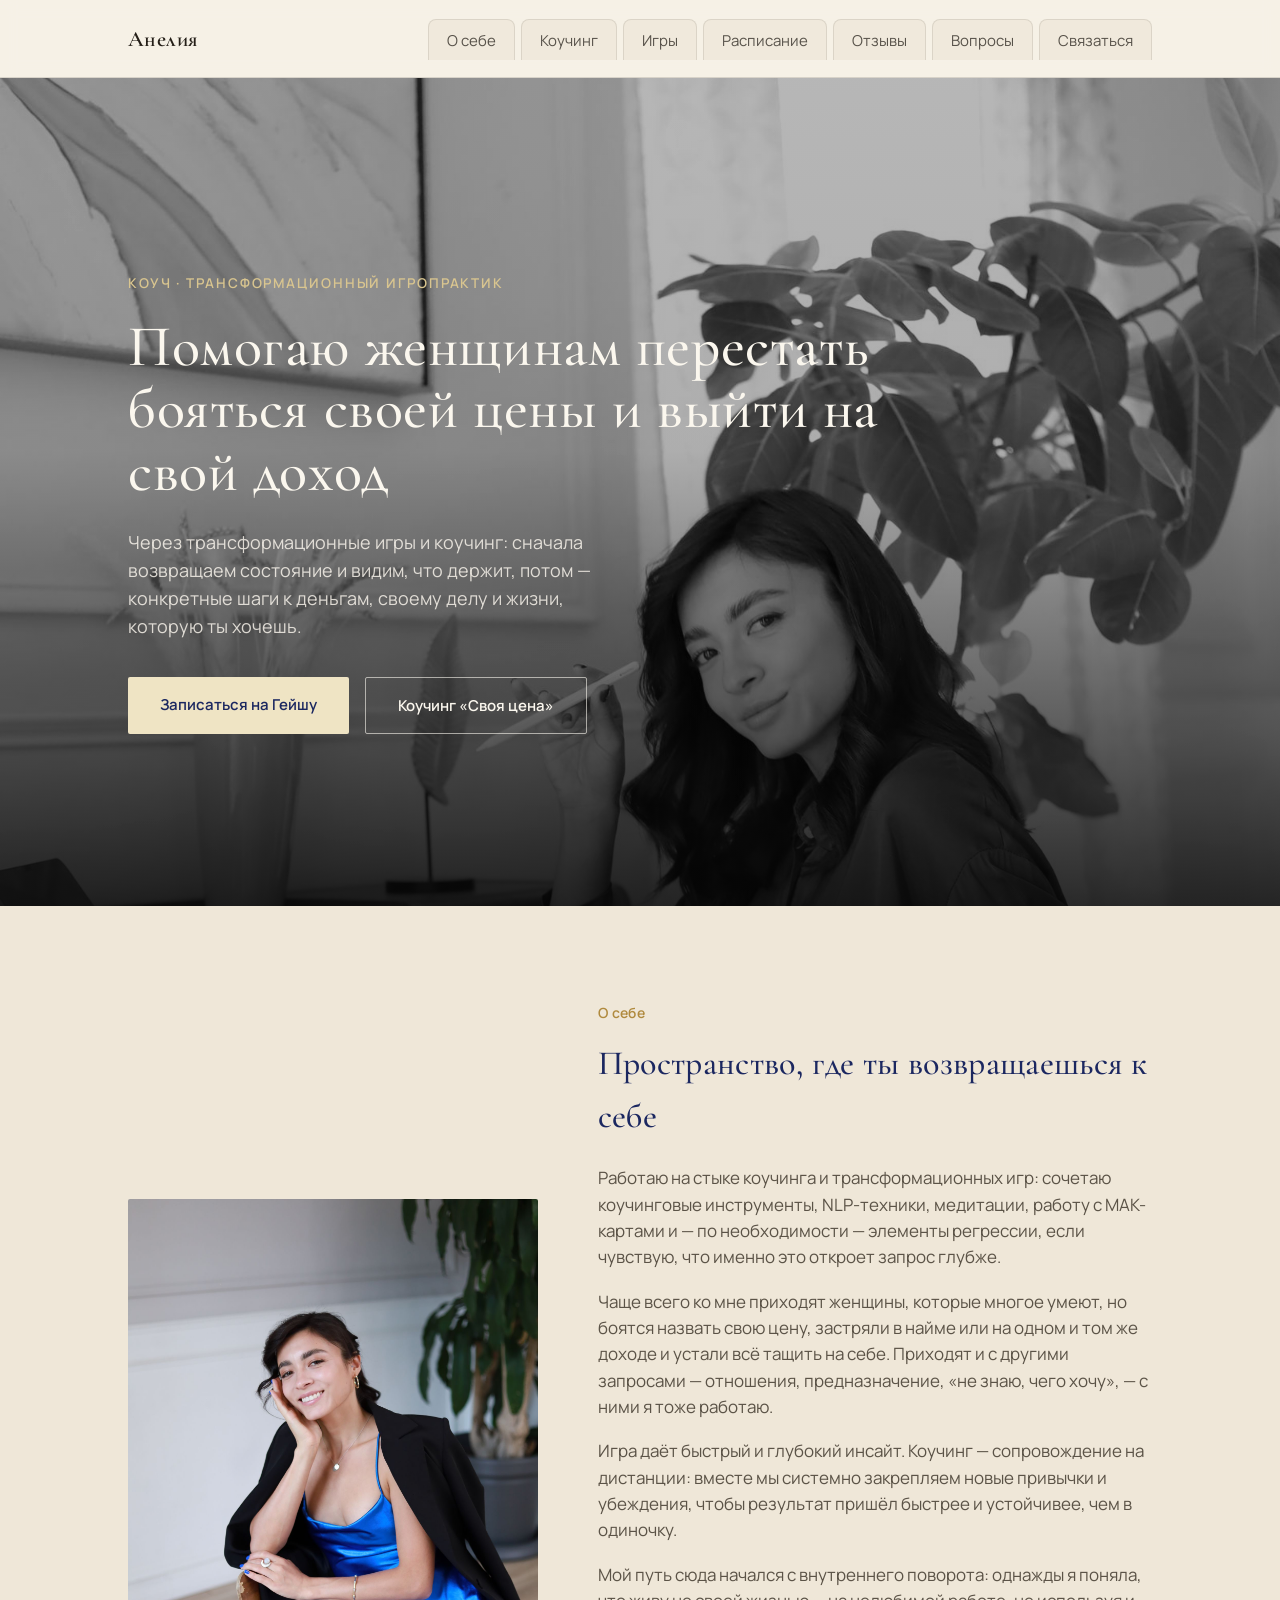
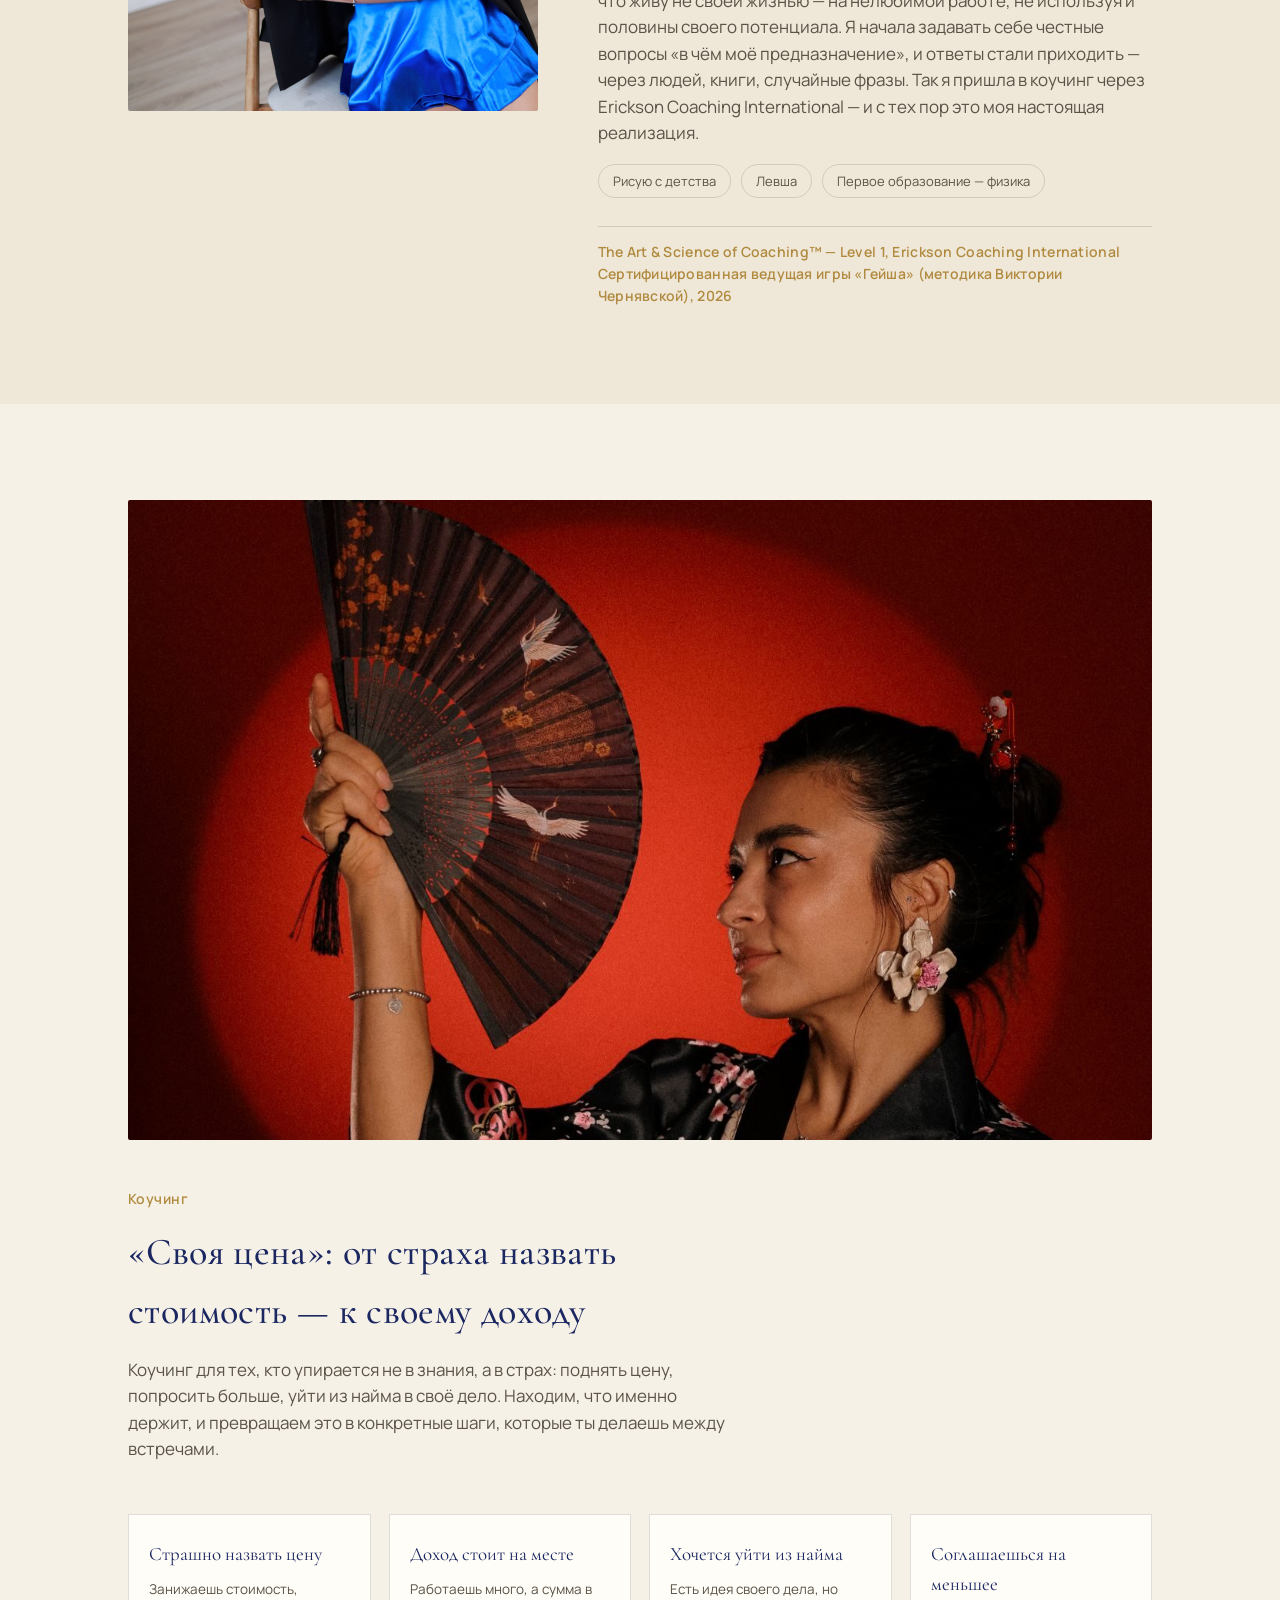
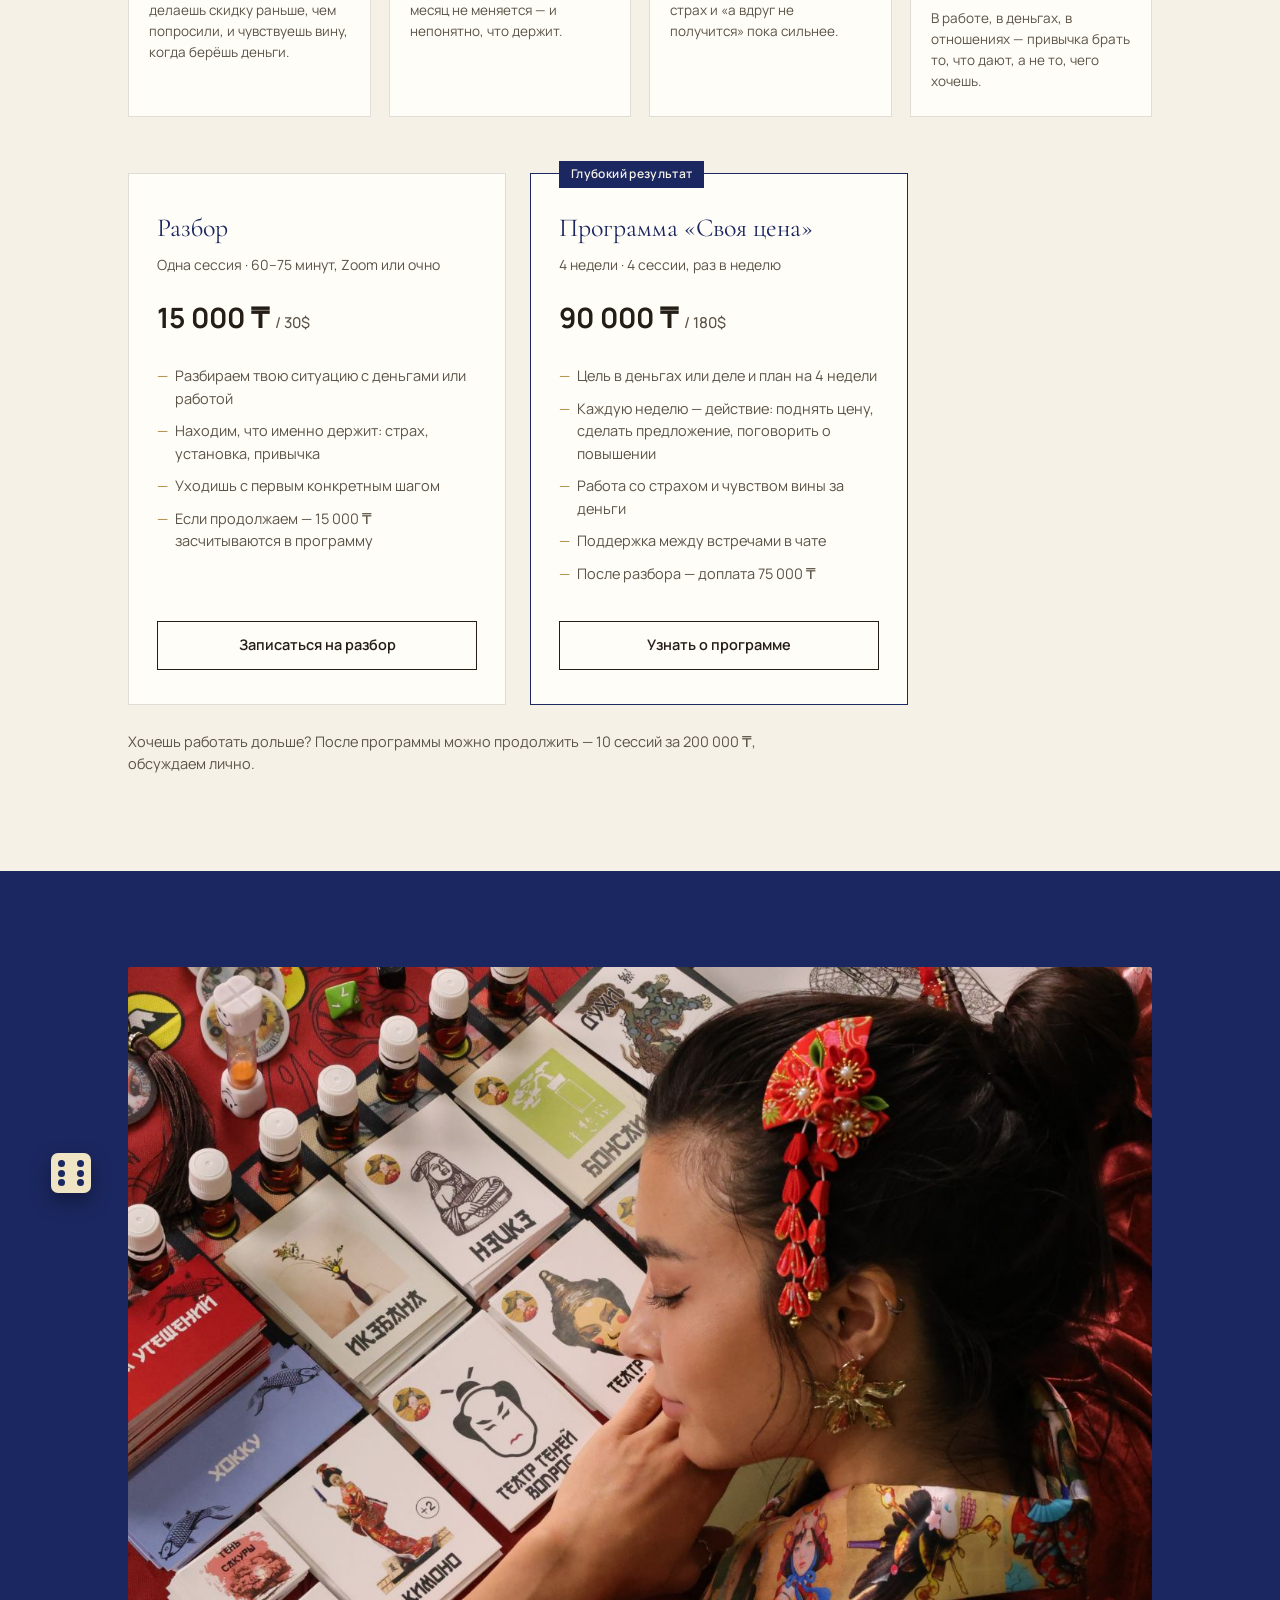
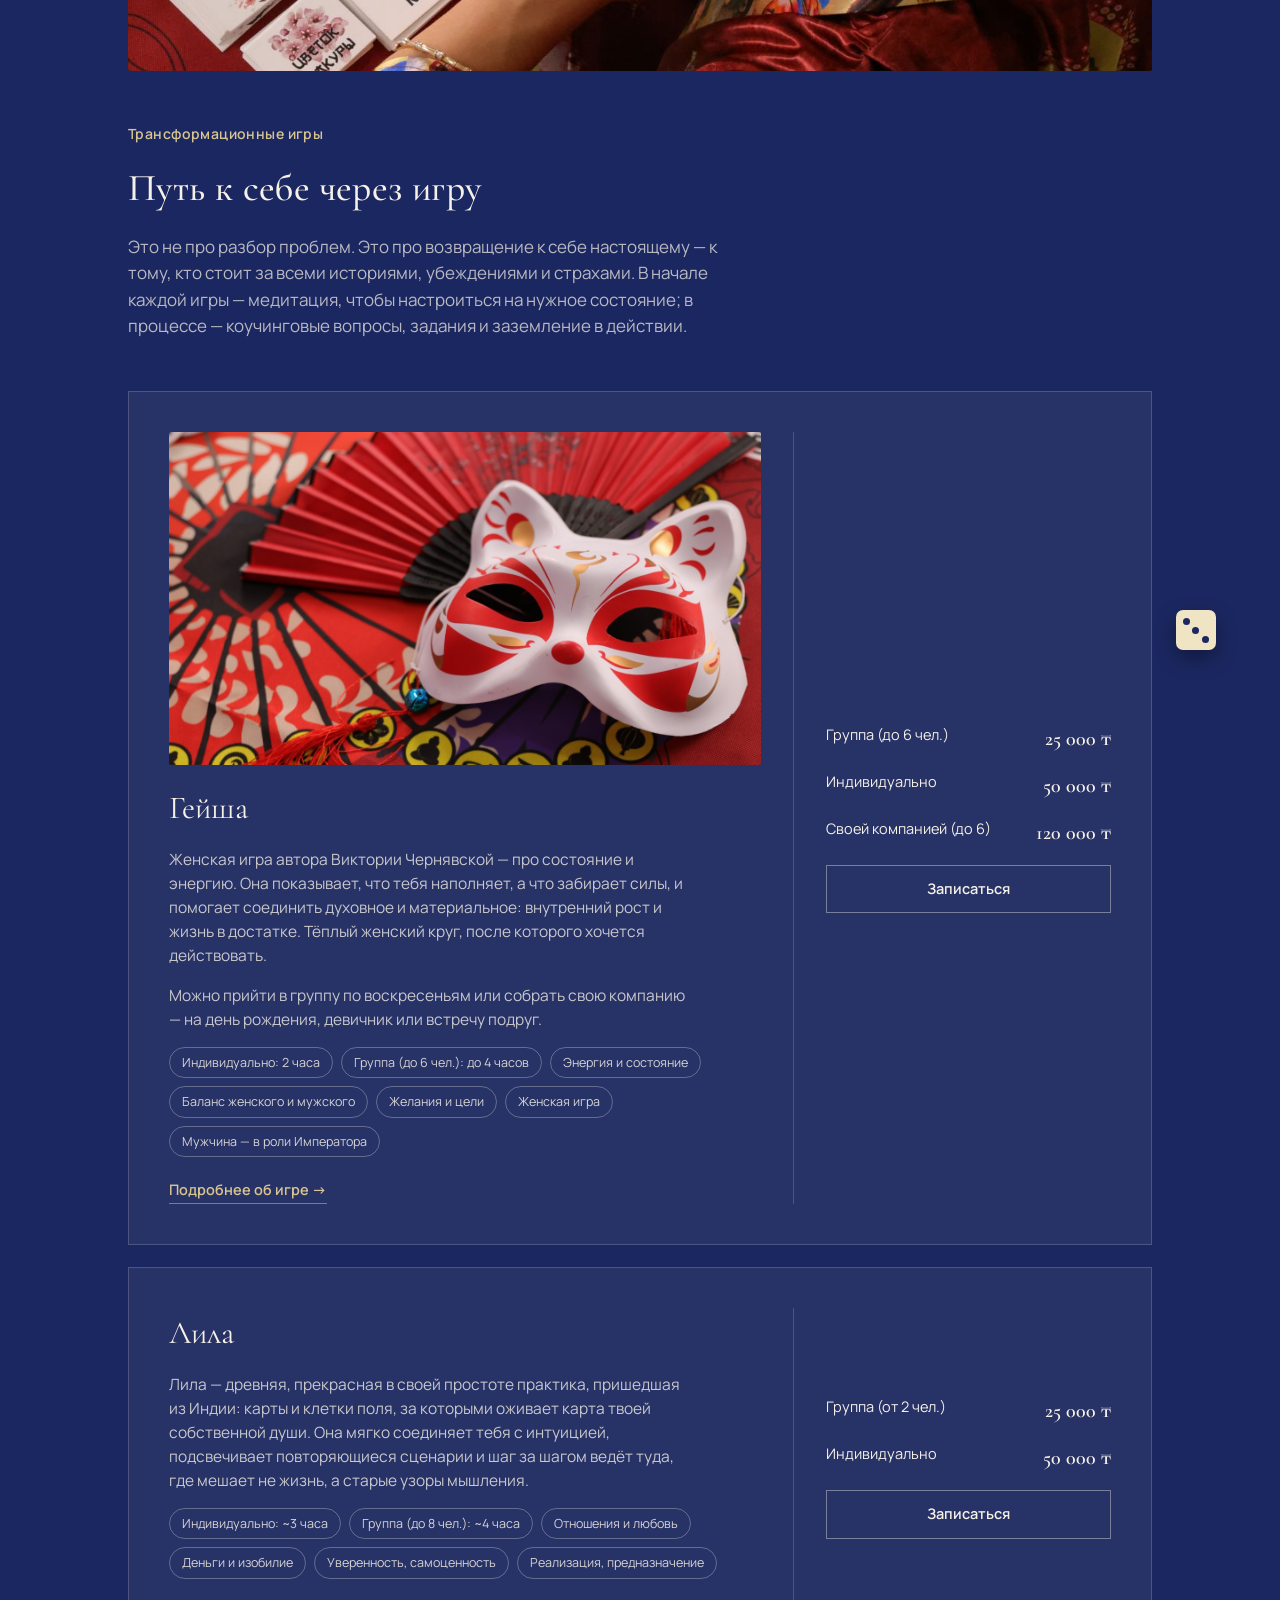
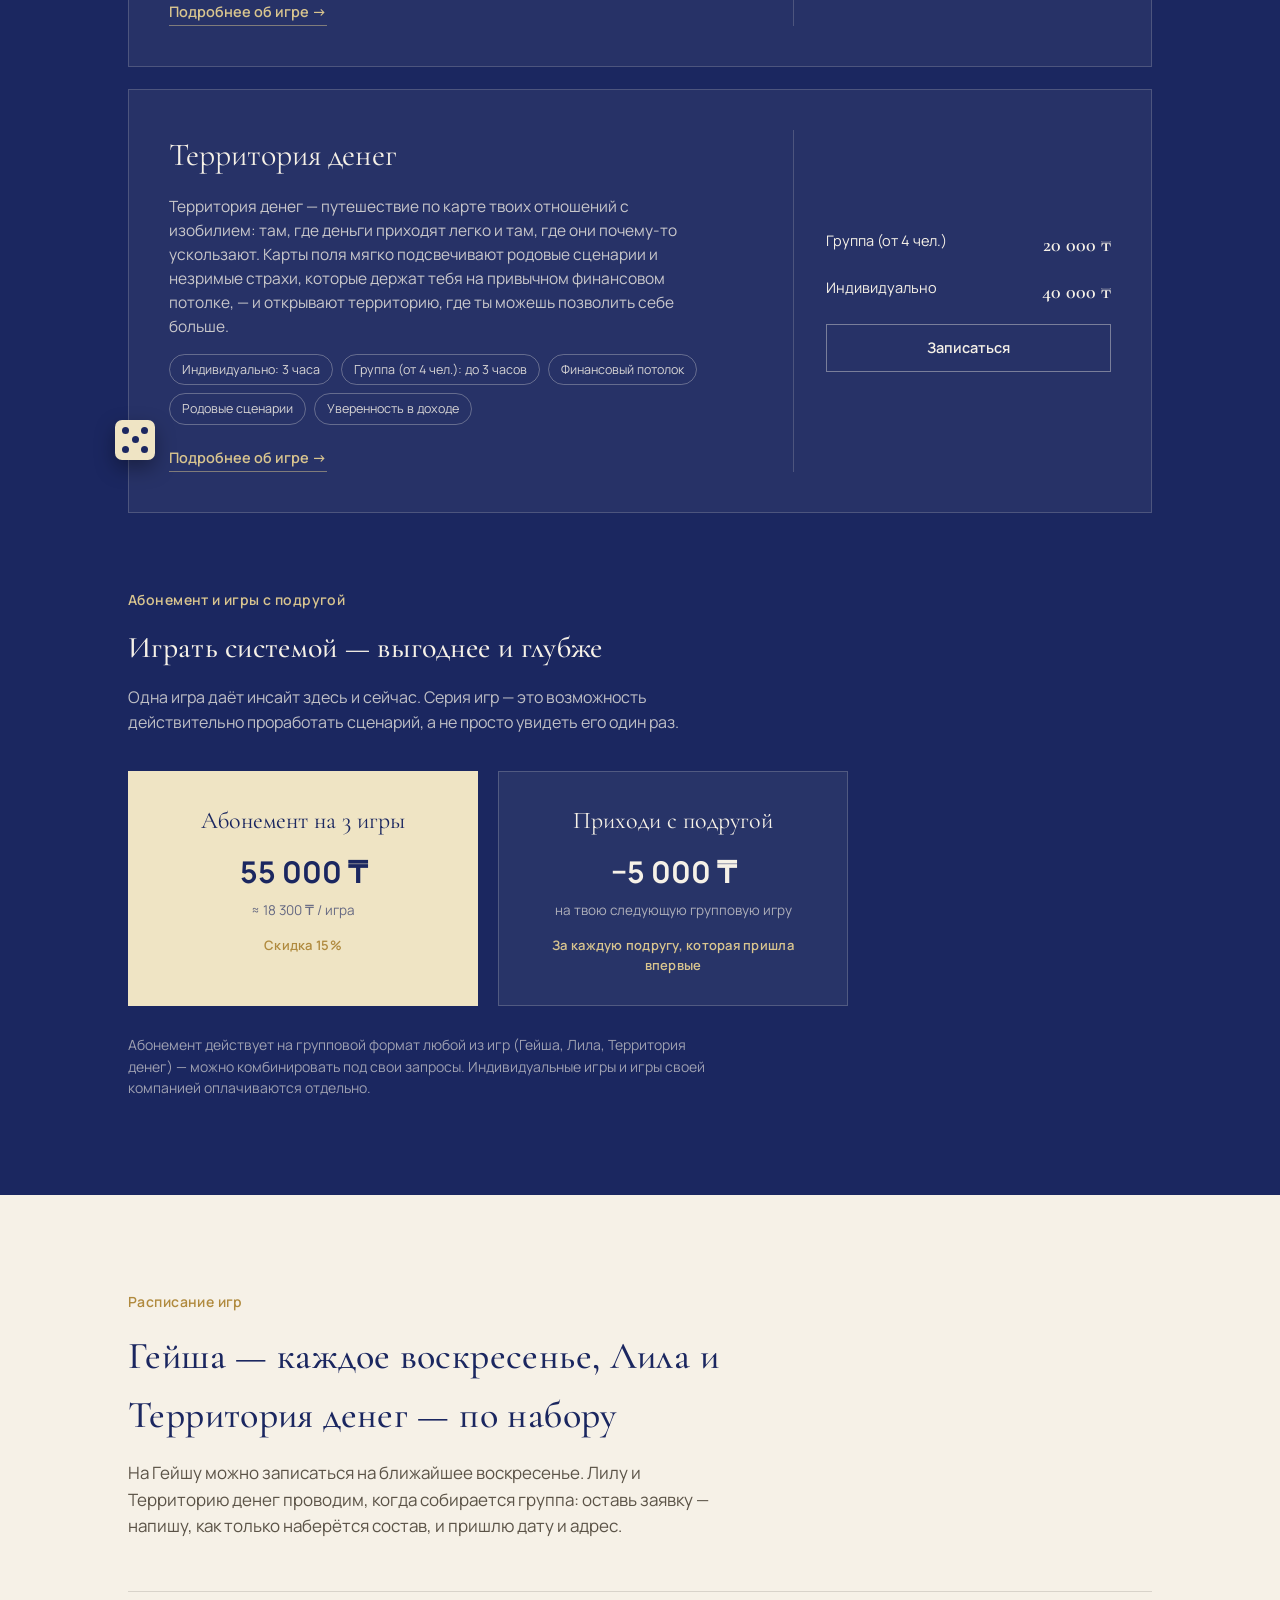
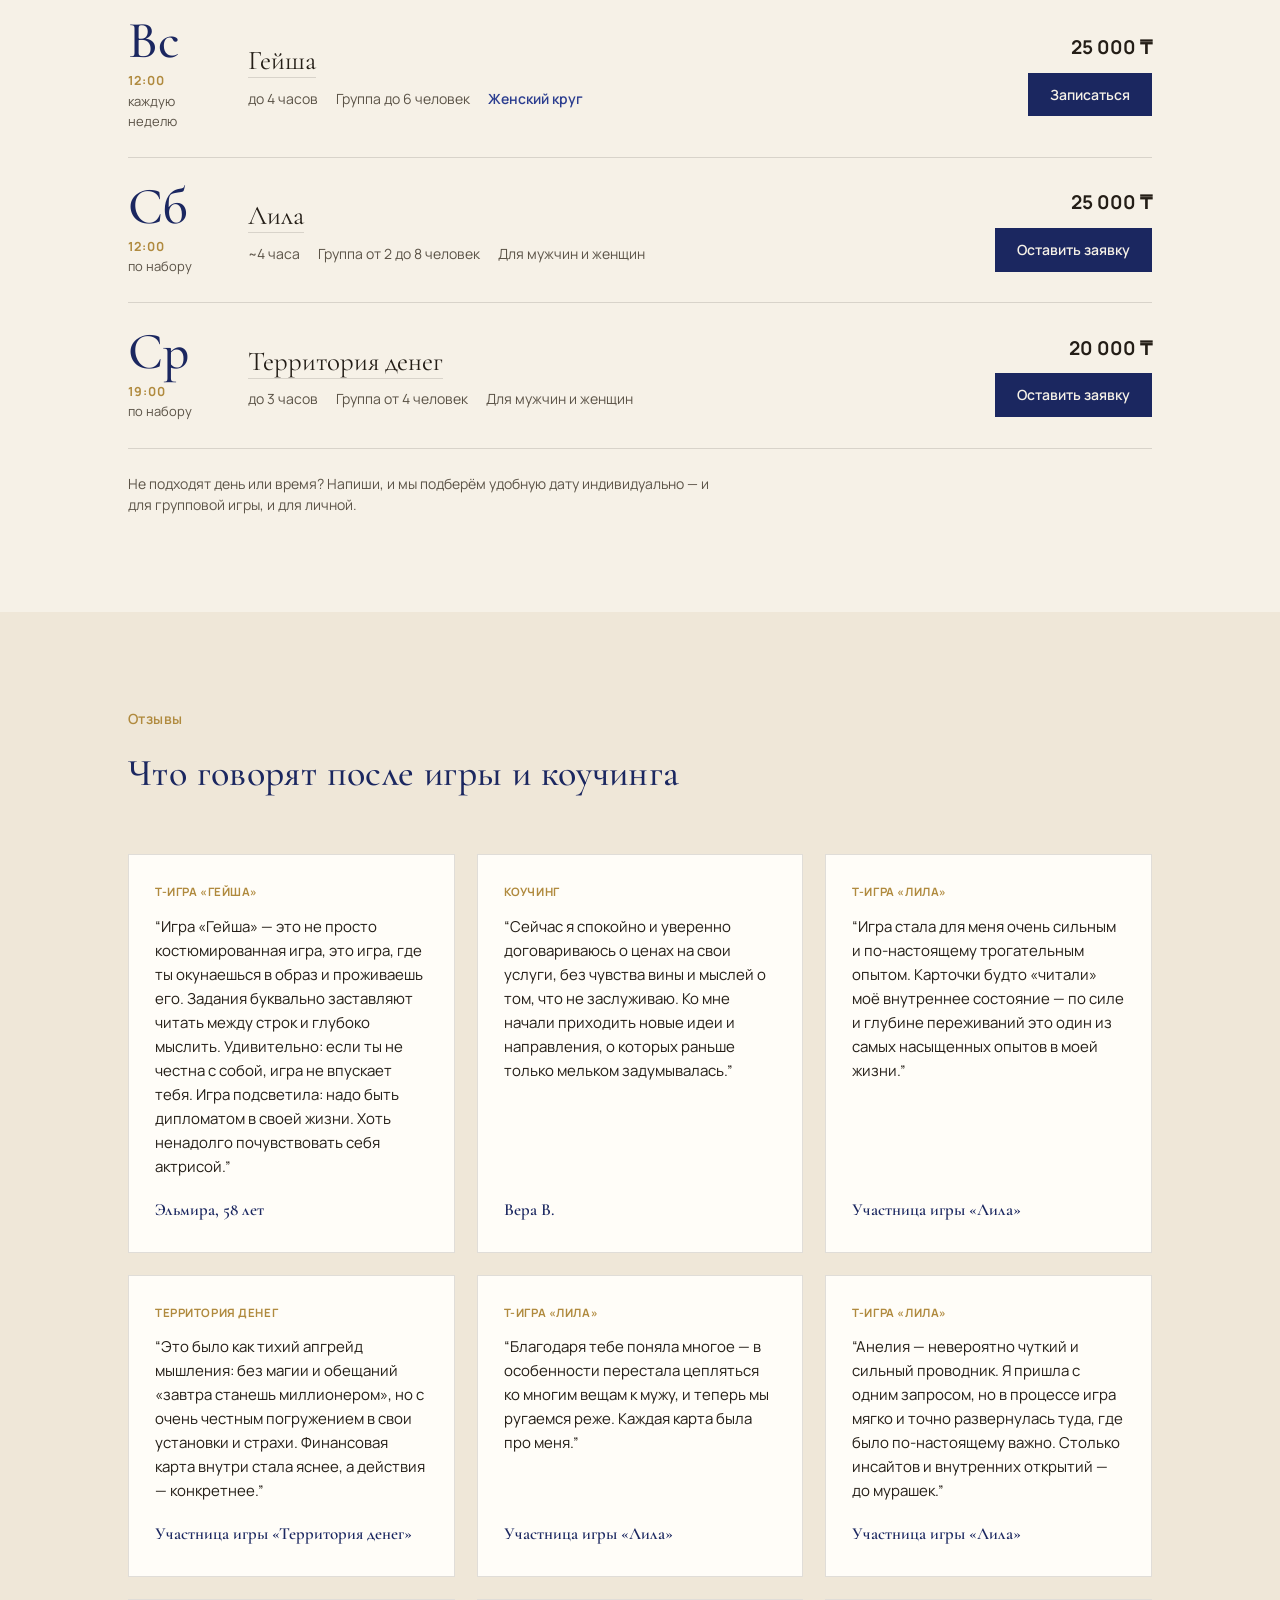
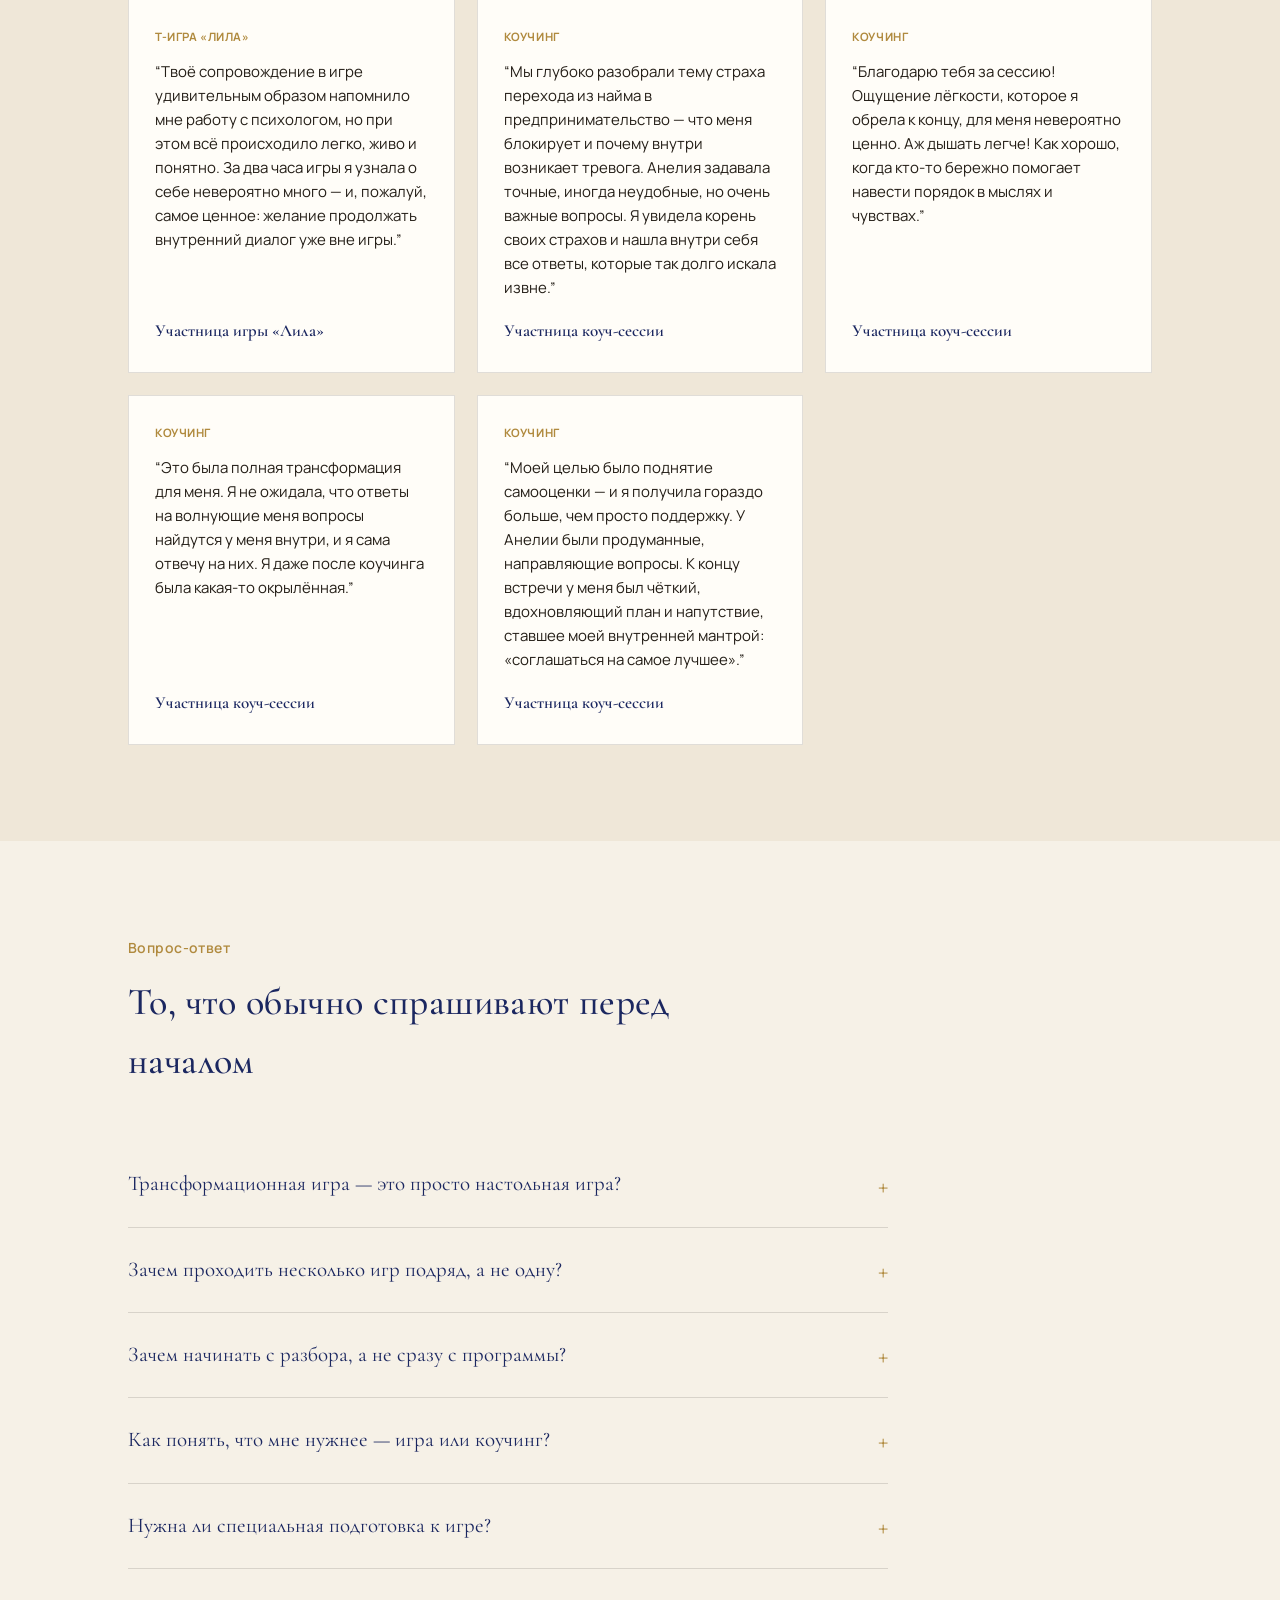
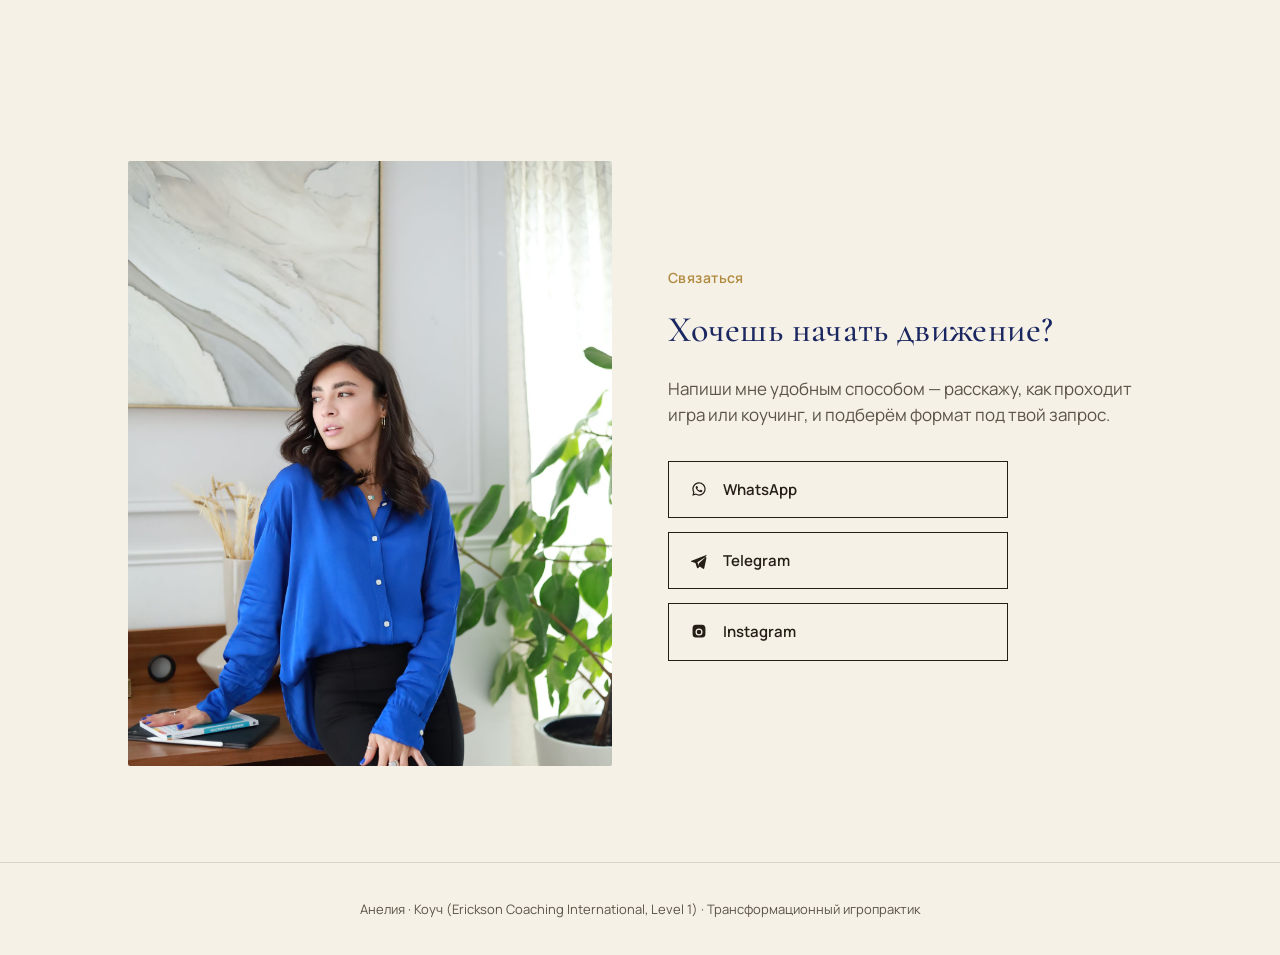
==== index.html @ 30d4b67b "Новые фото: веер в разделе коучинга, кимоно со спины на странице Гейши Co-Authored-By: Claude Opus 5" ====
<!DOCTYPE html>
<html lang="ru">
<head>
<meta charset="UTF-8">
<meta name="viewport" content="width=device-width, initial-scale=1.0">
<title>Анелия — Коуч и трансформационный игропрактик</title>
<link rel="preconnect" href="https://fonts.googleapis.com">
<link href="https://fonts.googleapis.com/css2?family=Cormorant+Garamond:ital,wght@0,400;0,500;0,600;1,400&family=Manrope:wght@400;500;600;700&display=swap" rel="stylesheet">
<style>
  :root{
    --cream:#F6F1E7;
    --cream-2:#EFE7D8;
    --ink:#241E17;
    --ink-soft:#5B5347;
    --blue:#2B3D8F;
    --blue-deep:#1B2760;
    --gold:#B08A3E;
    --line:rgba(36,30,23,0.14);
    --card:#FFFDF8;
  }
  *{box-sizing:border-box;margin:0;padding:0;}
  html{scroll-behavior:smooth;}
  body{
    background:var(--cream);
    color:var(--ink);
    font-family:'Manrope',sans-serif;
    line-height:1.55;
    -webkit-font-smoothing:antialiased;
  }
  h1,h2,h3,.serif{
    font-family:'Cormorant Garamond',serif;
    font-weight:500;
    letter-spacing:0.01em;
  }
  a{color:inherit;text-decoration:none;}
  img{display:block;width:100%;height:100%;object-fit:cover;}
  .wrap{max-width:1080px;margin:0 auto;padding:0 28px;}
  section{padding:96px 0;}
  @media(max-width:720px){section{padding:64px 0;}}

  /* NAV */
  nav{
    position:sticky;top:0;z-index:50;
    background:rgba(246,241,231,0.92);
    backdrop-filter:blur(8px);
    border-bottom:1px solid var(--line);
  }
  nav .wrap{
    display:flex;align-items:center;justify-content:space-between;
    padding-top:18px;padding-bottom:18px;
  }
  .nav-name{font-family:'Cormorant Garamond',serif;font-size:22px;font-weight:600;letter-spacing:0.02em;}
  .nav-links{display:flex;gap:6px;font-size:15px;}
  .nav-links a{
    opacity:0.75;transition:all .2s;
    padding:9px 18px 8px;
    background:var(--cream-2);
    border-radius:8px 8px 0 0;
    border:1px solid var(--line);
    border-bottom:none;
    position:relative;
    top:1px;
  }
  .nav-links a:hover{opacity:1;background:var(--card);transform:translateY(-2px);}
  @media(max-width:640px){.nav-links{gap:3px;font-size:12.5px;} .nav-links a{padding:7px 10px 6px;}}
  @media(max-width:760px){
    nav .wrap{gap:14px;}
    .nav-links{overflow-x:auto;scrollbar-width:none;flex-shrink:1;min-width:0;}
    .nav-links::-webkit-scrollbar{display:none;}
    .nav-links a{white-space:nowrap;}
  }

  /* HERO */
  .hero{
    position:relative;
    min-height:92vh;
    display:flex;
    align-items:flex-end;
    overflow:hidden;
  }
  .hero-bg{
    position:absolute;inset:0;
    filter:grayscale(1) contrast(1.05);
  }
  .hero-bg img{object-position:50% 20%;}
  .hero-bg::after{
    content:"";
    position:absolute;inset:0;
    background:linear-gradient(180deg, rgba(27,20,12,0.32) 0%, rgba(20,15,10,0.35) 45%, rgba(15,11,7,0.86) 100%);
  }
  .hero-content{
    position:relative;
    z-index:2;
    width:100%;
    padding-bottom:76px;
  }
  .hero-eyebrow{
    font-size:13.5px;color:#D9C58F;
    letter-spacing:0.14em;
    margin-bottom:22px;
    font-family:'Manrope',sans-serif;
    font-weight:600;
  }
  .hero h1{
    font-size:58px;
    line-height:1.08;
    color:#FBF7EE;
    max-width:760px;
    margin-bottom:26px;
  }
  @media(max-width:640px){.hero h1{font-size:36px;}}
  .hero-sub{
    font-size:18px;
    color:rgba(251,247,238,0.82);
    max-width:480px;
    margin-bottom:36px;
  }
  .cta-row{display:flex;gap:16px;flex-wrap:wrap;}
  .btn{
    display:inline-block;
    padding:16px 32px;
    border-radius:2px;
    font-size:15px;
    font-weight:600;
    transition:transform .18s ease, box-shadow .18s ease;
  }
  .btn-primary{
    background:#EFE4C4;
    color:var(--blue-deep);
  }
  .btn-primary:hover{transform:translateY(-2px);box-shadow:0 8px 20px rgba(0,0,0,0.35);}
  .btn-ghost{
    border:1px solid rgba(251,247,238,0.6);
    color:#FBF7EE;
  }
  .btn-ghost:hover{transform:translateY(-2px);background:rgba(251,247,238,0.08);}

  /* ABOUT */
  .about{background:var(--cream-2);}
  .about-grid{
    display:grid;grid-template-columns:0.85fr 1.15fr;gap:60px;align-items:center;
  }
  @media(max-width:860px){.about-grid{grid-template-columns:1fr;gap:32px;}}
  .about-photo{aspect-ratio:4/5;overflow:hidden;border-radius:2px;}
  .about-photo img{object-position:50% 22%;}
  .about h2{font-size:34px;color:var(--blue-deep);margin-bottom:22px;}
  .about p{font-size:17px;color:var(--ink-soft);margin-bottom:18px;max-width:560px;}
  .credential-line{
    display:inline-block;
    margin-top:8px;
    font-size:14px;
    color:var(--gold);
    font-weight:600;
    letter-spacing:0.02em;
    border-top:1px solid var(--line);
    padding-top:14px;
  }
  .fact-strip{display:flex;flex-wrap:wrap;gap:10px;margin:6px 0 20px;}
  .fact-pill{
    font-size:13px;color:var(--ink-soft);
    border:1px solid var(--line);
    padding:6px 14px;border-radius:20px;
  }

  /* FIT CARDS */
  .fit-grid{
    display:grid;grid-template-columns:repeat(4,1fr);gap:18px;
    margin-bottom:56px;
  }
  @media(max-width:860px){.fit-grid{grid-template-columns:repeat(2,1fr);}}
  @media(max-width:520px){.fit-grid{grid-template-columns:1fr;}}
  .fit-card{
    background:var(--card);
    border:1px solid var(--line);
    padding:24px 20px;
  }
  .fit-title{
    font-family:'Cormorant Garamond',serif;font-size:19px;
    color:var(--blue-deep);margin-bottom:10px;
  }
  .fit-card p{font-size:13.5px;color:var(--ink-soft);}

  /* SECTION LABEL */
  .section-label{
    font-size:14px;color:var(--gold);font-weight:600;
    letter-spacing:0.03em;margin-bottom:14px;
  }
  .section-head h2{font-size:38px;color:var(--blue-deep);max-width:640px;}
  .section-head p{font-size:17px;color:var(--ink-soft);max-width:600px;margin-top:16px;}
  .section-head{margin-bottom:52px;}

  /* COACHING */
  .package-photo{
    aspect-ratio:16/10;
    overflow:hidden;border-radius:2px;margin-bottom:48px;
  }
  .package-photo img{object-position:50% 15%;}
  .packages{
    display:grid;grid-template-columns:repeat(3,1fr);gap:24px;
  }
  .packages.two{grid-template-columns:repeat(2,1fr);max-width:780px;}
  @media(max-width:860px){.packages,.packages.two{grid-template-columns:1fr;}}
  .package-note{font-size:14.5px;color:var(--ink-soft);margin-top:26px;max-width:640px;}
  .package-card{
    background:var(--card);
    border:1px solid var(--line);
    padding:34px 28px;
    display:flex;flex-direction:column;
  }
  .package-card.featured{
    border-color:var(--blue-deep);
    position:relative;
  }
  .package-card.featured::before{
    content:"Глубокий результат";
    position:absolute;top:-13px;left:28px;
    background:var(--blue-deep);color:var(--cream);
    font-size:12px;font-weight:600;padding:4px 12px;
    letter-spacing:0.03em;
  }
  .package-name{font-family:'Cormorant Garamond',serif;font-size:26px;color:var(--blue-deep);margin-bottom:6px;}
  .package-meta{font-size:14px;color:var(--ink-soft);margin-bottom:20px;}
  .package-price{font-size:28px;font-weight:700;color:var(--ink);margin-bottom:6px;}
  .package-price span{font-size:15px;font-weight:500;color:var(--ink-soft);}
  .package-list{list-style:none;margin:20px 0 26px;flex:1;}
  .package-list li{
    font-size:14.5px;color:var(--ink-soft);
    padding-left:18px;position:relative;margin-bottom:10px;
  }
  .package-list li::before{
    content:"—";position:absolute;left:0;color:var(--gold);
  }
  .package-cta{
    text-align:center;padding:12px 0;font-size:14.5px;font-weight:600;
    border:1px solid var(--ink);
  }
  .package-cta:hover{background:var(--ink);color:var(--cream);}

  /* GAMES */
  .games-section{background:var(--blue-deep);color:var(--cream);position:relative;overflow:hidden;}

  /* DICE DECORATION */
  .dice{
    position:absolute;
    width:40px;height:40px;
    background:#EFE4C4;
    border-radius:7px;
    box-shadow:0 8px 20px rgba(0,0,0,0.35);
    display:grid;
    grid-template-columns:repeat(3,1fr);
    grid-template-rows:repeat(3,1fr);
    padding:6px;
    z-index:1;
    pointer-events:none;
  }
  .dice .pip{
    width:7px;height:7px;border-radius:50%;
    background:var(--blue-deep);
    margin:auto;
  }
  .dice.d-float{animation:diceFloat 7s ease-in-out infinite;}
  .dice.d-float2{animation:diceFloat 9s ease-in-out infinite reverse;}
  .dice.d-spin{animation:diceSpin 14s linear infinite;}
  @keyframes diceFloat{
    0%,100%{transform:translateY(0) rotate(var(--r,12deg));}
    50%{transform:translateY(-18px) rotate(calc(var(--r,12deg) * -1));}
  }
  @keyframes diceSpin{
    0%{transform:rotate(0deg);}
    100%{transform:rotate(360deg);}
  }
  @media(max-width:760px){.dice{transform:scale(0.75);}}
  .games-section .section-label{color:#D9C58F;}
  .games-section .section-head h2{color:var(--cream);}
  .games-section .section-head p{color:rgba(246,241,231,0.72);}
  .games-photo{
    aspect-ratio:16/11;overflow:hidden;border-radius:2px;margin-bottom:52px;
  }
  .games-photo img{object-position:50% 45%;}
  .game-cards{display:flex;flex-direction:column;gap:2px;}
  .game-card{
    background:rgba(246,241,231,0.05);
    border:1px solid rgba(246,241,231,0.18);
    padding:40px;
    display:grid;grid-template-columns:1.3fr 0.7fr;gap:32px;
    margin-bottom:20px;
  }
  @media(max-width:760px){.game-card{grid-template-columns:1fr;}}
  .game-title{font-family:'Cormorant Garamond',serif;font-size:32px;margin-bottom:14px;}
  .game-photo-mini{width:100%;aspect-ratio:16/9;overflow:hidden;border-radius:2px;margin-bottom:18px;max-width:100%;}
  .game-photo-mini img{object-position:50% 20%;}
  .game-desc{font-size:15.5px;color:rgba(246,241,231,0.78);margin-bottom:16px;max-width:520px;}
  .game-tags{display:flex;flex-wrap:wrap;gap:8px;margin-top:12px;}
  .game-tag{
    font-size:12.5px;border:1px solid rgba(246,241,231,0.3);
    padding:5px 12px;border-radius:20px;color:rgba(246,241,231,0.85);
  }
  .game-pricing{
    border-left:1px solid rgba(246,241,231,0.18);
    padding-left:32px;
    display:flex;flex-direction:column;justify-content:center;
    gap:16px;
  }
  @media(max-width:760px){.game-pricing{border-left:none;border-top:1px solid rgba(246,241,231,0.18);padding-left:0;padding-top:24px;}}
  .price-row{display:flex;justify-content:space-between;font-size:14.5px;}
  .price-row b{font-family:'Cormorant Garamond',serif;font-size:20px;font-weight:600;}
  .game-card.soon{opacity:0.55;}
  .soon-badge{
    display:inline-block;font-size:12px;letter-spacing:0.04em;
    border:1px solid rgba(246,241,231,0.4);padding:4px 10px;margin-bottom:12px;
  }

  /* QUICK MATCH GUIDE */
  .quick-match{
    background:rgba(246,241,231,0.06);
    border:1px solid rgba(246,241,231,0.18);
    padding:32px 28px;
    margin-bottom:56px;
  }
  .qm-title{
    font-family:'Cormorant Garamond',serif;font-size:22px;
    color:#D9C58F;margin-bottom:22px;
  }
  .qm-grid{display:grid;grid-template-columns:repeat(2,1fr);gap:18px;}
  @media(max-width:760px){.qm-grid{grid-template-columns:1fr;}}
  .qm-item{
    display:flex;align-items:center;gap:14px;
    padding:14px 0;
    border-bottom:1px solid rgba(246,241,231,0.12);
  }
  .qm-request{font-size:14.5px;color:rgba(246,241,231,0.82);flex:1;}
  .qm-arrow{color:var(--gold);font-size:16px;flex-shrink:0;}
  .qm-game{
    font-family:'Cormorant Garamond',serif;font-size:19px;font-weight:600;
    color:var(--cream);flex-shrink:0;white-space:nowrap;
  }

  /* SUBSCRIPTION */
  .sub-heading{font-size:30px;color:var(--cream);margin-bottom:14px;}
  .sub-intro{font-size:16px;color:rgba(246,241,231,0.75);max-width:600px;margin-bottom:36px;}
  .sub-grid{display:grid;grid-template-columns:repeat(3,1fr);gap:20px;}
  .sub-grid.two{grid-template-columns:repeat(2,1fr);max-width:720px;}
  @media(max-width:760px){.sub-grid,.sub-grid.two{grid-template-columns:1fr;}}
  .sub-card{
    background:rgba(246,241,231,0.06);
    border:1px solid rgba(246,241,231,0.2);
    padding:30px 26px;
    text-align:center;
    position:relative;
  }
  .sub-card.sub-featured{
    background:#EFE4C4;
    border-color:#EFE4C4;
  }
  .sub-badge{
    position:absolute;top:-13px;left:50%;transform:translateX(-50%);
    background:var(--blue-deep);color:var(--cream);
    font-size:11.5px;font-weight:700;letter-spacing:0.03em;
    padding:4px 14px;white-space:nowrap;
  }
  .sub-name{
    font-family:'Cormorant Garamond',serif;font-size:24px;
    color:var(--cream);margin-bottom:10px;
  }
  .sub-featured .sub-name{color:var(--blue-deep);}
  .sub-price{font-size:30px;font-weight:700;color:var(--cream);margin-bottom:4px;}
  .sub-featured .sub-price{color:var(--blue-deep);}
  .sub-per{font-size:13.5px;color:rgba(246,241,231,0.65);margin-bottom:14px;}
  .sub-featured .sub-per{color:rgba(27,39,96,0.65);}
  .sub-save{
    font-size:13px;font-weight:600;color:#D9C58F;
    letter-spacing:0.02em;
  }
  .sub-featured .sub-save{color:var(--gold);}
  .sub-note{font-size:14px;color:rgba(246,241,231,0.6);max-width:600px;margin-top:28px;}

  /* CONTACT */
  .contact-grid{
    display:grid;grid-template-columns:1fr 1fr;gap:56px;align-items:center;
  }
  @media(max-width:860px){.contact-grid{grid-template-columns:1fr;gap:32px;}}
  .contact-photo{aspect-ratio:4/5;overflow:hidden;border-radius:2px;}
  .contact-photo img{object-position:50% 30%;}
  .contact h2{font-size:36px;color:var(--blue-deep);margin-bottom:18px;}
  .contact p{font-size:17px;color:var(--ink-soft);margin-bottom:32px;max-width:480px;}
  .contact-buttons{display:flex;flex-direction:column;gap:14px;max-width:340px;}
  .contact-btn{
    display:flex;align-items:center;gap:14px;
    padding:16px 20px;
    border:1px solid var(--ink);
    font-size:15px;font-weight:600;
    transition:background .18s, color .18s;
  }
  .contact-btn:hover{background:var(--ink);color:var(--cream);}
  .contact-btn svg{width:20px;height:20px;flex-shrink:0;}

  footer{
    padding:36px 0;text-align:center;
    font-size:13px;color:var(--ink-soft);
    border-top:1px solid var(--line);
  }

  /* REVIEWS */
  .reviews{background:var(--cream-2);}
  .review-grid{
    display:grid;grid-template-columns:repeat(3,1fr);gap:22px;
  }
  @media(max-width:860px){.review-grid{grid-template-columns:1fr;}}
  .review-card{
    background:var(--card);
    border:1px solid var(--line);
    padding:28px 26px;
    display:flex;flex-direction:column;
  }
  .review-tag{
    font-size:11.5px;font-weight:700;letter-spacing:0.05em;
    color:var(--gold);text-transform:uppercase;margin-bottom:14px;
  }
  .review-quote{
    font-size:15px;color:var(--ink);line-height:1.6;
    flex:1;margin-bottom:18px;
  }
  .review-quote::before{content:"\201C";}
  .review-quote::after{content:"\201D";}
  .review-name{
    font-family:'Cormorant Garamond',serif;font-size:17px;
    color:var(--blue-deep);font-weight:600;
  }

  /* FAQ */
  .faq-list{max-width:760px;}
  .faq-item{
    border-bottom:1px solid var(--line);
    padding:22px 0;
  }
  .faq-item summary{
    font-family:'Cormorant Garamond',serif;
    font-size:21px;
    color:var(--blue-deep);
    cursor:pointer;
    list-style:none;
    display:flex;justify-content:space-between;align-items:center;
    gap:20px;
  }
  .faq-item summary::-webkit-details-marker{display:none;}
  .faq-item summary::after{
    content:"+";
    font-size:26px;color:var(--gold);
    flex-shrink:0;
    transition:transform .2s;
  }
  .faq-item[open] summary::after{transform:rotate(45deg);}
  .faq-item p{
    font-size:15.5px;color:var(--ink-soft);
    margin-top:14px;max-width:640px;
  }

  /* GAME "MORE" LINK */
  .game-more{
    display:inline-block;margin-top:22px;
    font-size:14.5px;font-weight:600;color:#D9C58F;
    border-bottom:1px solid rgba(217,197,143,0.5);padding-bottom:2px;
    transition:color .18s, border-color .18s;
  }
  .game-more:hover{color:var(--cream);border-color:var(--cream);}

  /* AFISHA */
  .afisha{background:var(--cream);}
  .afisha-list{display:flex;flex-direction:column;border-top:1px solid var(--line);}
  .afisha-row{
    display:grid;
    grid-template-columns:92px 1fr auto;
    gap:28px;align-items:center;
    padding:26px 0;
    border-bottom:1px solid var(--line);
  }
  .afisha-date{display:flex;flex-direction:column;align-items:flex-start;}
  .afisha-day{
    font-family:'Cormorant Garamond',serif;font-size:52px;line-height:0.9;
    color:var(--blue-deep);font-weight:500;font-variant-numeric:lining-nums;
  }
  .afisha-month{font-size:12.5px;font-weight:700;letter-spacing:0.08em;text-transform:uppercase;color:var(--gold);margin-top:6px;}
  .afisha-wd{font-size:13px;color:var(--ink-soft);}
  .afisha-game{font-family:'Cormorant Garamond',serif;font-size:27px;color:var(--ink);margin-bottom:6px;}
  .afisha-game a{border-bottom:1px solid var(--line);}
  .afisha-game a:hover{border-color:var(--gold);}
  .afisha-meta{display:flex;flex-wrap:wrap;gap:6px 18px;font-size:14px;color:var(--ink-soft);}
  .afisha-seats{color:var(--blue);font-weight:600;}
  .afisha-side{display:flex;flex-direction:column;align-items:flex-end;gap:10px;}
  .afisha-price{font-size:19px;font-weight:700;white-space:nowrap;}
  .afisha-btn{
    padding:11px 22px;font-size:14px;font-weight:600;
    background:var(--blue-deep);color:var(--cream);
    transition:transform .18s, box-shadow .18s;white-space:nowrap;
  }
  .afisha-btn:hover{transform:translateY(-2px);box-shadow:0 6px 16px rgba(27,39,96,0.25);}
  .afisha-note{font-size:14px;color:var(--ink-soft);margin-top:24px;max-width:600px;}
  @media(max-width:700px){
    .afisha-row{grid-template-columns:64px 1fr;gap:16px 18px;}
    .afisha-day{font-size:40px;}
    .afisha-side{grid-column:2;flex-direction:row;align-items:center;justify-content:space-between;}
  }

  @media (prefers-reduced-motion: reduce){
    .dice{animation:none!important;}
  }
  a:focus-visible{outline:2px solid var(--gold);outline-offset:3px;}
</style>
</head>
<body>

<nav>
  <div class="wrap">
    <div class="nav-name">Анелия</div>
    <div class="nav-links">
      <a href="#about">О себе</a>
      <a href="#coaching">Коучинг</a>
      <a href="#games">Игры</a>
      <a href="#afisha">Расписание</a>
      <a href="#reviews">Отзывы</a>
      <a href="#faq">Вопросы</a>
      <a href="#contact">Связаться</a>
    </div>
  </div>
</nav>

<section class="hero">
  <div class="hero-bg"><img src="img/photo1.jpg" alt="Анелия"></div>
  <div class="wrap hero-content">
    <div class="hero-eyebrow">КОУЧ · ТРАНСФОРМАЦИОННЫЙ ИГРОПРАКТИК</div>
    <h1>Помогаю женщинам перестать бояться своей цены и выйти на свой доход</h1>
    <p class="hero-sub">Через трансформационные игры и коучинг: сначала возвращаем состояние и видим, что держит, потом — конкретные шаги к деньгам, своему делу и жизни, которую ты хочешь.</p>
    <div class="cta-row">
      <a href="https://wa.me/77757805715?text=%D0%97%D0%B4%D1%80%D0%B0%D0%B2%D1%81%D1%82%D0%B2%D1%83%D0%B9%D1%82%D0%B5%21%20%D0%A5%D0%BE%D1%87%D1%83%20%D0%BD%D0%B0%20%D0%93%D0%B5%D0%B9%D1%88%D1%83%20%E2%80%94%20%D0%BF%D0%BE%D0%B4%D1%81%D0%BA%D0%B0%D0%B6%D0%B8%D1%82%D0%B5%20%D0%B1%D0%BB%D0%B8%D0%B6%D0%B0%D0%B9%D1%88%D1%83%D1%8E%20%D0%B4%D0%B0%D1%82%D1%83" target="_blank" rel="noopener" class="btn btn-primary">Записаться на Гейшу</a>
      <a href="#coaching" class="btn btn-ghost">Коучинг «Своя цена»</a>
    </div>
  </div>
</section>

<section class="about" id="about">
  <div class="wrap about-grid">
    <div class="about-photo"><img src="img/photo2.jpg" alt="Анелия"></div>
    <div>
      <div class="section-label">О себе</div>
      <h2>Пространство, где ты возвращаешься к себе</h2>
      <p>Работаю на стыке коучинга и трансформационных игр: сочетаю коучинговые инструменты, NLP-техники, медитации, работу с МАК-картами и — по необходимости — элементы регрессии, если чувствую, что именно это откроет запрос глубже.</p>
      <p>Чаще всего ко мне приходят женщины, которые многое умеют, но боятся назвать свою цену, застряли в найме или на одном и том же доходе и устали всё тащить на себе. Приходят и с другими запросами — отношения, предназначение, «не знаю, чего хочу», — с ними я тоже работаю.</p>
      <p>Игра даёт быстрый и глубокий инсайт. Коучинг — сопровождение на дистанции: вместе мы системно закрепляем новые привычки и убеждения, чтобы результат пришёл быстрее и устойчивее, чем в одиночку.</p>
      <p>Мой путь сюда начался с внутреннего поворота: однажды я поняла, что живу не своей жизнью — на нелюбимой работе, не используя и половины своего потенциала. Я начала задавать себе честные вопросы «в чём моё предназначение», и ответы стали приходить — через людей, книги, случайные фразы. Так я пришла в коучинг через Erickson Coaching International — и с тех пор это моя настоящая реализация.</p>
      <div class="fact-strip">
        <span class="fact-pill">Рисую с детства</span>
        <span class="fact-pill">Левша</span>
        <span class="fact-pill">Первое образование — физика</span>
      </div>
      <div class="credential-line">The Art & Science of Coaching™ — Level 1, Erickson Coaching International<br>Сертифицированная ведущая игры «Гейша» (методика Виктории Чернявской), 2026</div>
    </div>
  </div>
</section>

<section id="coaching">
  <div class="wrap">
    <div class="package-photo"><img src="img/coaching-fan.jpg" alt="Анелия в кимоно с веером"></div>
    <div class="section-head">
      <div class="section-label">Коучинг</div>
      <h2>«Своя цена»: от страха назвать стоимость — к своему доходу</h2>
      <p>Коучинг для тех, кто упирается не в знания, а в страх: поднять цену, попросить больше, уйти из найма в своё дело. Находим, что именно держит, и превращаем это в конкретные шаги, которые ты делаешь между встречами.</p>
    </div>

    <div class="fit-grid">
      <div class="fit-card">
        <div class="fit-title">Страшно назвать цену</div>
        <p>Занижаешь стоимость, делаешь скидку раньше, чем попросили, и чувствуешь вину, когда берёшь деньги.</p>
      </div>
      <div class="fit-card">
        <div class="fit-title">Доход стоит на месте</div>
        <p>Работаешь много, а сумма в месяц не меняется — и непонятно, что держит.</p>
      </div>
      <div class="fit-card">
        <div class="fit-title">Хочется уйти из найма</div>
        <p>Есть идея своего дела, но страх и «а вдруг не получится» пока сильнее.</p>
      </div>
      <div class="fit-card">
        <div class="fit-title">Соглашаешься на меньшее</div>
        <p>В работе, в деньгах, в отношениях — привычка брать то, что дают, а не то, чего хочешь.</p>
      </div>
    </div>

    <div class="packages two">
      <div class="package-card">
        <div class="package-name">Разбор</div>
        <div class="package-meta">Одна сессия · 60–75 минут, Zoom или очно</div>
        <div class="package-price">15 000 ₸ <span>/ 30$</span></div>
        <ul class="package-list">
          <li>Разбираем твою ситуацию с деньгами или работой</li>
          <li>Находим, что именно держит: страх, установка, привычка</li>
          <li>Уходишь с первым конкретным шагом</li>
          <li>Если продолжаем — 15 000 ₸ засчитываются в программу</li>
        </ul>
        <a href="https://wa.me/77757805715?text=%D0%97%D0%B4%D1%80%D0%B0%D0%B2%D1%81%D1%82%D0%B2%D1%83%D0%B9%D1%82%D0%B5%21%20%D0%A5%D0%BE%D1%87%D1%83%20%D0%B7%D0%B0%D0%BF%D0%B8%D1%81%D0%B0%D1%82%D1%8C%D1%81%D1%8F%20%D0%BD%D0%B0%20%D1%80%D0%B0%D0%B7%D0%B1%D0%BE%D1%80%20%C2%AB%D0%A1%D0%B2%D0%BE%D1%8F%20%D1%86%D0%B5%D0%BD%D0%B0%C2%BB" target="_blank" rel="noopener" class="package-cta">Записаться на разбор</a>
      </div>

      <div class="package-card featured">
        <div class="package-name">Программа «Своя цена»</div>
        <div class="package-meta">4 недели · 4 сессии, раз в неделю</div>
        <div class="package-price">90 000 ₸ <span>/ 180$</span></div>
        <ul class="package-list">
          <li>Цель в деньгах или деле и план на 4 недели</li>
          <li>Каждую неделю — действие: поднять цену, сделать предложение, поговорить о повышении</li>
          <li>Работа со страхом и чувством вины за деньги</li>
          <li>Поддержка между встречами в чате</li>
          <li>После разбора — доплата 75 000 ₸</li>
        </ul>
        <a href="https://wa.me/77757805715?text=%D0%97%D0%B4%D1%80%D0%B0%D0%B2%D1%81%D1%82%D0%B2%D1%83%D0%B9%D1%82%D0%B5%21%20%D0%A5%D0%BE%D1%87%D1%83%20%D1%83%D0%B7%D0%BD%D0%B0%D1%82%D1%8C%20%D0%BF%D1%80%D0%BE%20%D0%BF%D1%80%D0%BE%D0%B3%D1%80%D0%B0%D0%BC%D0%BC%D1%83%20%C2%AB%D0%A1%D0%B2%D0%BE%D1%8F%20%D1%86%D0%B5%D0%BD%D0%B0%C2%BB" target="_blank" rel="noopener" class="package-cta">Узнать о программе</a>
      </div>
    </div>
    <p class="package-note">Хочешь работать дольше? После программы можно продолжить — 10 сессий за 200 000 ₸, обсуждаем лично.</p>
  </div>
</section>

<section class="games-section" id="games">
  <div class="dice d-float" style="--r:14deg; top:8%; left:4%;">
    <div class="pip" style="grid-column:1;grid-row:1;"></div>
    <div class="pip" style="grid-column:3;grid-row:1;"></div>
    <div class="pip" style="grid-column:1;grid-row:2;"></div>
    <div class="pip" style="grid-column:3;grid-row:2;"></div>
    <div class="pip" style="grid-column:1;grid-row:3;"></div>
    <div class="pip" style="grid-column:3;grid-row:3;"></div>
  </div>
  <div class="dice d-float2" style="--r:-10deg; top:38%; right:5%;">
    <div class="pip" style="grid-column:1;grid-row:1;"></div>
    <div class="pip" style="grid-column:2;grid-row:2;"></div>
    <div class="pip" style="grid-column:3;grid-row:3;"></div>
  </div>
  <div class="dice d-spin" style="top:78%; left:9%;">
    <div class="pip" style="grid-column:1;grid-row:1;"></div>
    <div class="pip" style="grid-column:3;grid-row:1;"></div>
    <div class="pip" style="grid-column:2;grid-row:2;"></div>
    <div class="pip" style="grid-column:1;grid-row:3;"></div>
    <div class="pip" style="grid-column:3;grid-row:3;"></div>
  </div>
  <div class="wrap">
    <div class="games-photo"><img src="img/games-geisha.jpg" alt="Анелия за полем игры «Гейша»"></div>
    <div class="section-head">
      <div class="section-label">Трансформационные игры</div>
      <h2>Путь к себе через игру</h2>
      <p>Это не про разбор проблем. Это про возвращение к себе настоящему — к тому, кто стоит за всеми историями, убеждениями и страхами. В начале каждой игры — медитация, чтобы настроиться на нужное состояние; в процессе — коучинговые вопросы, задания и заземление в действии.</p>
    </div>

    <div class="game-cards">
      <div class="game-card">
        <div>
          <div class="game-photo-mini"><img src="img/geisha-hero.jpg" alt="Игра Гейша"></div>
          <div class="game-title">Гейша</div>
          <p class="game-desc">Женская игра автора Виктории Чернявской — про состояние и энергию. Она показывает, что тебя наполняет, а что забирает силы, и помогает соединить духовное и материальное: внутренний рост и жизнь в достатке. Тёплый женский круг, после которого хочется действовать.</p>
          <p class="game-desc">Можно прийти в группу по воскресеньям или собрать свою компанию — на день рождения, девичник или встречу подруг.</p>
          <div class="game-tags">
            <span class="game-tag">Индивидуально: 2 часа</span>
            <span class="game-tag">Группа (до 6 чел.): до 4 часов</span>
            <span class="game-tag">Энергия и состояние</span>
            <span class="game-tag">Баланс женского и мужского</span>
            <span class="game-tag">Желания и цели</span>
            <span class="game-tag">Женская игра</span>
            <span class="game-tag">Мужчина — в роли Императора</span>
          </div>
          <a href="geisha.html" class="game-more">Подробнее об игре →</a>
        </div>
        <div class="game-pricing">
          <div class="price-row">Группа (до 6 чел.) <b>25 000 ₸</b></div>
          <div class="price-row">Индивидуально <b>50 000 ₸</b></div>
          <div class="price-row">Своей компанией (до 6) <b>120 000 ₸</b></div>
          <a href="https://wa.me/77757805715?text=%D0%97%D0%B4%D1%80%D0%B0%D0%B2%D1%81%D1%82%D0%B2%D1%83%D0%B9%D1%82%D0%B5%21%20%D0%A5%D0%BE%D1%87%D1%83%20%D0%BD%D0%B0%20%D0%93%D0%B5%D0%B9%D1%88%D1%83%20%E2%80%94%20%D0%BF%D0%BE%D0%B4%D1%81%D0%BA%D0%B0%D0%B6%D0%B8%D1%82%D0%B5%20%D0%B1%D0%BB%D0%B8%D0%B6%D0%B0%D0%B9%D1%88%D1%83%D1%8E%20%D0%B4%D0%B0%D1%82%D1%83" target="_blank" rel="noopener" class="package-cta" style="border-color:rgba(246,241,231,0.4);color:var(--cream);">Записаться</a>
        </div>
      </div>

      <div class="game-card">
        <div>
          <div class="game-title">Лила</div>
          <p class="game-desc">Лила — древняя, прекрасная в своей простоте практика, пришедшая из Индии: карты и клетки поля, за которыми оживает карта твоей собственной души. Она мягко соединяет тебя с интуицией, подсвечивает повторяющиеся сценарии и шаг за шагом ведёт туда, где мешает не жизнь, а старые узоры мышления.</p>
          <div class="game-tags">
            <span class="game-tag">Индивидуально: ~3 часа</span>
            <span class="game-tag">Группа (до 8 чел.): ~4 часа</span>
            <span class="game-tag">Отношения и любовь</span>
            <span class="game-tag">Деньги и изобилие</span>
            <span class="game-tag">Уверенность, самоценность</span>
            <span class="game-tag">Реализация, предназначение</span>
          </div>
          <a href="lila.html" class="game-more">Подробнее об игре →</a>
        </div>
        <div class="game-pricing">
          <div class="price-row">Группа (от 2 чел.) <b>25 000 ₸</b></div>
          <div class="price-row">Индивидуально <b>50 000 ₸</b></div>
          <a href="https://wa.me/77757805715?text=%D0%97%D0%B4%D1%80%D0%B0%D0%B2%D1%81%D1%82%D0%B2%D1%83%D0%B9%D1%82%D0%B5%21%20%D0%A5%D0%BE%D1%87%D1%83%20%D0%BD%D0%B0%20%D0%B8%D0%B3%D1%80%D1%83%20%C2%AB%D0%9B%D0%B8%D0%BB%D0%B0%C2%BB" target="_blank" rel="noopener" class="package-cta" style="border-color:rgba(246,241,231,0.4);color:var(--cream);">Записаться</a>
        </div>
      </div>

      <div class="game-card">
        <div>
          <div class="game-title">Территория денег</div>
          <p class="game-desc">Территория денег — путешествие по карте твоих отношений с изобилием: там, где деньги приходят легко и там, где они почему-то ускользают. Карты поля мягко подсвечивают родовые сценарии и незримые страхи, которые держат тебя на привычном финансовом потолке, — и открывают территорию, где ты можешь позволить себе больше.</p>
          <div class="game-tags">
            <span class="game-tag">Индивидуально: 3 часа</span>
            <span class="game-tag">Группа (от 4 чел.): до 3 часов</span>
            <span class="game-tag">Финансовый потолок</span>
            <span class="game-tag">Родовые сценарии</span>
            <span class="game-tag">Уверенность в доходе</span>
          </div>
          <a href="dengi.html" class="game-more">Подробнее об игре →</a>
        </div>
        <div class="game-pricing">
          <div class="price-row">Группа (от 4 чел.) <b>20 000 ₸</b></div>
          <div class="price-row">Индивидуально <b>40 000 ₸</b></div>
          <a href="https://wa.me/77757805715?text=%D0%97%D0%B4%D1%80%D0%B0%D0%B2%D1%81%D1%82%D0%B2%D1%83%D0%B9%D1%82%D0%B5%21%20%D0%A5%D0%BE%D1%87%D1%83%20%D0%BD%D0%B0%20%D0%B8%D0%B3%D1%80%D1%83%20%C2%AB%D0%A2%D0%B5%D1%80%D1%80%D0%B8%D1%82%D0%BE%D1%80%D0%B8%D1%8F%20%D0%B4%D0%B5%D0%BD%D0%B5%D0%B3%C2%BB" target="_blank" rel="noopener" class="package-cta" style="border-color:rgba(246,241,231,0.4);color:var(--cream);">Записаться</a>
        </div>
      </div>

    </div>

    <div class="subscription-block">
      <div class="section-label" style="margin-top:56px;">Абонемент и игры с подругой</div>
      <h3 class="sub-heading">Играть системой — выгоднее и глубже</h3>
      <p class="sub-intro">Одна игра даёт инсайт здесь и сейчас. Серия игр — это возможность действительно проработать сценарий, а не просто увидеть его один раз.</p>
      <div class="sub-grid two">
        <div class="sub-card sub-featured">
          <div class="sub-name">Абонемент на 3 игры</div>
          <div class="sub-price">55 000 ₸</div>
          <div class="sub-per">≈ 18 300 ₸ / игра</div>
          <div class="sub-save">Скидка 15%</div>
        </div>
        <div class="sub-card">
          <div class="sub-name">Приходи с подругой</div>
          <div class="sub-price">−5 000 ₸</div>
          <div class="sub-per">на твою следующую групповую игру</div>
          <div class="sub-save">За каждую подругу, которая пришла впервые</div>
        </div>
      </div>
      <p class="sub-note">Абонемент действует на групповой формат любой из игр (Гейша, Лила, Территория денег) — можно комбинировать под свои запросы. Индивидуальные игры и игры своей компанией оплачиваются отдельно.</p>
    </div>
  </div>
</section>

<section class="afisha" id="afisha">
  <div class="wrap">
    <div class="section-head">
      <div class="section-label">Расписание игр</div>
      <h2>Гейша — каждое воскресенье, Лила и Территория денег — по набору</h2>
      <p>На Гейшу можно записаться на ближайшее воскресенье. Лилу и Территорию денег проводим, когда собирается группа: оставь заявку — напишу, как только наберётся состав, и пришлю дату и адрес.</p>
    </div>
    <div class="afisha-list">
      <div class="afisha-row">
        <div class="afisha-date"><span class="afisha-day">Вс</span><span class="afisha-month">12:00</span><span class="afisha-wd">каждую неделю</span></div>
        <div>
          <div class="afisha-game"><a href="geisha.html">Гейша</a></div>
          <div class="afisha-meta"><span>до 4 часов</span><span>Группа до 6 человек</span><span class="afisha-seats">Женский круг</span></div>
        </div>
        <div class="afisha-side"><div class="afisha-price">25 000 ₸</div><a class="afisha-btn" href="https://wa.me/77757805715?text=%D0%97%D0%B4%D1%80%D0%B0%D0%B2%D1%81%D1%82%D0%B2%D1%83%D0%B9%D1%82%D0%B5%21%20%D0%A5%D0%BE%D1%87%D1%83%20%D0%BD%D0%B0%20%D0%93%D0%B5%D0%B9%D1%88%D1%83%20%D0%B2%20%D0%B1%D0%BB%D0%B8%D0%B6%D0%B0%D0%B9%D1%88%D0%B5%D0%B5%20%D0%B2%D0%BE%D1%81%D0%BA%D1%80%D0%B5%D1%81%D0%B5%D0%BD%D1%8C%D0%B5" target="_blank" rel="noopener">Записаться</a></div>
      </div>
      <div class="afisha-row">
        <div class="afisha-date"><span class="afisha-day">Сб</span><span class="afisha-month">12:00</span><span class="afisha-wd">по набору</span></div>
        <div>
          <div class="afisha-game"><a href="lila.html">Лила</a></div>
          <div class="afisha-meta"><span>~4 часа</span><span>Группа от 2 до 8 человек</span><span>Для мужчин и женщин</span></div>
        </div>
        <div class="afisha-side"><div class="afisha-price">25 000 ₸</div><a class="afisha-btn" href="https://wa.me/77757805715?text=%D0%97%D0%B4%D1%80%D0%B0%D0%B2%D1%81%D1%82%D0%B2%D1%83%D0%B9%D1%82%D0%B5%21%20%D0%9E%D1%81%D1%82%D0%B0%D0%B2%D0%BB%D1%8F%D1%8E%20%D0%B7%D0%B0%D1%8F%D0%B2%D0%BA%D1%83%20%D0%BD%D0%B0%20%D0%9B%D0%B8%D0%BB%D1%83%20%E2%80%94%20%D0%BD%D0%B0%D0%BF%D0%B8%D1%88%D0%B8%D1%82%D0%B5%2C%20%D0%BA%D0%BE%D0%B3%D0%B4%D0%B0%20%D1%81%D0%BE%D0%B1%D0%B5%D1%80%D1%91%D1%82%D1%81%D1%8F%20%D0%B3%D1%80%D1%83%D0%BF%D0%BF%D0%B0" target="_blank" rel="noopener">Оставить заявку</a></div>
      </div>
      <div class="afisha-row">
        <div class="afisha-date"><span class="afisha-day">Ср</span><span class="afisha-month">19:00</span><span class="afisha-wd">по набору</span></div>
        <div>
          <div class="afisha-game"><a href="dengi.html">Территория денег</a></div>
          <div class="afisha-meta"><span>до 3 часов</span><span>Группа от 4 человек</span><span>Для мужчин и женщин</span></div>
        </div>
        <div class="afisha-side"><div class="afisha-price">20 000 ₸</div><a class="afisha-btn" href="https://wa.me/77757805715?text=%D0%97%D0%B4%D1%80%D0%B0%D0%B2%D1%81%D1%82%D0%B2%D1%83%D0%B9%D1%82%D0%B5%21%20%D0%9E%D1%81%D1%82%D0%B0%D0%B2%D0%BB%D1%8F%D1%8E%20%D0%B7%D0%B0%D1%8F%D0%B2%D0%BA%D1%83%20%D0%BD%D0%B0%20%D0%A2%D0%B5%D1%80%D1%80%D0%B8%D1%82%D0%BE%D1%80%D0%B8%D1%8E%20%D0%B4%D0%B5%D0%BD%D0%B5%D0%B3%20%E2%80%94%20%D0%BD%D0%B0%D0%BF%D0%B8%D1%88%D0%B8%D1%82%D0%B5%2C%20%D0%BA%D0%BE%D0%B3%D0%B4%D0%B0%20%D1%81%D0%BE%D0%B1%D0%B5%D1%80%D1%91%D1%82%D1%81%D1%8F%20%D0%B3%D1%80%D1%83%D0%BF%D0%BF%D0%B0" target="_blank" rel="noopener">Оставить заявку</a></div>
      </div>
    </div>
    <p class="afisha-note">Не подходят день или время? Напиши, и мы подберём удобную дату индивидуально — и для групповой игры, и для личной.</p>
  </div>
</section>

<section class="reviews" id="reviews">
  <div class="wrap">
    <div class="section-head">
      <div class="section-label">Отзывы</div>
      <h2>Что говорят после игры и коучинга</h2>
    </div>
    <div class="review-grid">
      <div class="review-card">
        <div class="review-tag">Т-игра «Гейша»</div>
        <div class="review-quote">Игра «Гейша» — это не просто костюмированная игра, это игра, где ты окунаешься в образ и проживаешь его. Задания буквально заставляют читать между строк и глубоко мыслить. Удивительно: если ты не честна с собой, игра не впускает тебя. Игра подсветила: надо быть дипломатом в своей жизни. Хоть ненадолго почувствовать себя актрисой.</div>
        <div class="review-name">Эльмира, 58 лет</div>
      </div>
      <div class="review-card">
        <div class="review-tag">Коучинг</div>
        <div class="review-quote">Сейчас я спокойно и уверенно договариваюсь о ценах на свои услуги, без чувства вины и мыслей о том, что не заслуживаю. Ко мне начали приходить новые идеи и направления, о которых раньше только мельком задумывалась.</div>
        <div class="review-name">Вера В.</div>
      </div>
      <div class="review-card">
        <div class="review-tag">Т-игра «Лила»</div>
        <div class="review-quote">Игра стала для меня очень сильным и по-настоящему трогательным опытом. Карточки будто «читали» моё внутреннее состояние — по силе и глубине переживаний это один из самых насыщенных опытов в моей жизни.</div>
        <div class="review-name">Участница игры «Лила»</div>
      </div>
      <div class="review-card">
        <div class="review-tag">Территория денег</div>
        <div class="review-quote">Это было как тихий апгрейд мышления: без магии и обещаний «завтра станешь миллионером», но с очень честным погружением в свои установки и страхи. Финансовая карта внутри стала яснее, а действия — конкретнее.</div>
        <div class="review-name">Участница игры «Территория денег»</div>
      </div>
      <div class="review-card">
        <div class="review-tag">Т-игра «Лила»</div>
        <div class="review-quote">Благодаря тебе поняла многое — в особенности перестала цепляться ко многим вещам к мужу, и теперь мы ругаемся реже. Каждая карта была про меня.</div>
        <div class="review-name">Участница игры «Лила»</div>
      </div>
      <div class="review-card">
        <div class="review-tag">Т-игра «Лила»</div>
        <div class="review-quote">Анелия — невероятно чуткий и сильный проводник. Я пришла с одним запросом, но в процессе игра мягко и точно развернулась туда, где было по-настоящему важно. Столько инсайтов и внутренних открытий — до мурашек.</div>
        <div class="review-name">Участница игры «Лила»</div>
      </div>
      <div class="review-card">
        <div class="review-tag">Т-игра «Лила»</div>
        <div class="review-quote">Твоё сопровождение в игре удивительным образом напомнило мне работу с психологом, но при этом всё происходило легко, живо и понятно. За два часа игры я узнала о себе невероятно много — и, пожалуй, самое ценное: желание продолжать внутренний диалог уже вне игры.</div>
        <div class="review-name">Участница игры «Лила»</div>
      </div>
      <div class="review-card">
        <div class="review-tag">Коучинг</div>
        <div class="review-quote">Мы глубоко разобрали тему страха перехода из найма в предпринимательство — что меня блокирует и почему внутри возникает тревога. Анелия задавала точные, иногда неудобные, но очень важные вопросы. Я увидела корень своих страхов и нашла внутри себя все ответы, которые так долго искала извне.</div>
        <div class="review-name">Участница коуч-сессии</div>
      </div>
      <div class="review-card">
        <div class="review-tag">Коучинг</div>
        <div class="review-quote">Благодарю тебя за сессию! Ощущение лёгкости, которое я обрела к концу, для меня невероятно ценно. Аж дышать легче! Как хорошо, когда кто-то бережно помогает навести порядок в мыслях и чувствах.</div>
        <div class="review-name">Участница коуч-сессии</div>
      </div>
      <div class="review-card">
        <div class="review-tag">Коучинг</div>
        <div class="review-quote">Это была полная трансформация для меня. Я не ожидала, что ответы на волнующие меня вопросы найдутся у меня внутри, и я сама отвечу на них. Я даже после коучинга была какая-то окрылённая.</div>
        <div class="review-name">Участница коуч-сессии</div>
      </div>
      <div class="review-card">
        <div class="review-tag">Коучинг</div>
        <div class="review-quote">Моей целью было поднятие самооценки — и я получила гораздо больше, чем просто поддержку. У Анелии были продуманные, направляющие вопросы. К концу встречи у меня был чёткий, вдохновляющий план и напутствие, ставшее моей внутренней мантрой: «соглашаться на самое лучшее».</div>
        <div class="review-name">Участница коуч-сессии</div>
      </div>
    </div>
  </div>
</section>

<section id="faq">
  <div class="wrap">
    <div class="section-head">
      <div class="section-label">Вопрос-ответ</div>
      <h2>То, что обычно спрашивают перед началом</h2>
    </div>
    <div class="faq-list">
      <details class="faq-item">
        <summary>Трансформационная игра — это просто настольная игра?</summary>
        <p>Нет. Кубик и поле — это форма, а не суть. Внутри — симбиоз коучинга, психологических техник и работы с подсознанием: вопросы, задания, метафоры поля попадают точно в твой запрос и вытаскивают наружу то, что обычно остаётся невидимым в разговоре. Многие участники отмечают, что одна игра по глубине сравнима с несколькими сессиями терапии.</p>
      </details>
      <details class="faq-item">
        <summary>Зачем проходить несколько игр подряд, а не одну?</summary>
        <p>Одна игра даёт инсайт и снимает то, что «горит» прямо сейчас. Но убеждения и сценарии, которые годами формировали привычный результат, редко меняются за одну встречу. Серия игр — как серия тренировок: каждый раз ты заходишь немного глубже и закрепляешь новое состояние, а не просто переживаешь его один раз.</p>
      </details>
      <details class="faq-item">
        <summary>Зачем начинать с разбора, а не сразу с программы?</summary>
        <p>Разбор — способ попробовать работу со мной без больших вложений. За одну встречу ты увидишь, что держит тебя в деньгах или работе, и поймёшь, нужна ли тебе программа. Если решишь продолжить, стоимость разбора засчитывается: доплата до программы «Своя цена» — 75 000 ₸. Программа нужна потому, что страх назвать цену редко уходит за одну встречу: за 4 недели ты не только понимаешь, но и делаешь — и мы разбираем, что получилось.</p>
      </details>
      <details class="faq-item">
        <summary>Как понять, что мне нужнее — игра или коучинг?</summary>
        <p>Если хочется быстро увидеть картину целиком и получить мощный инсайт здесь и сейчас — начни с игры. Если ты уже понимаешь, над чем работать, и тебе важно системное сопровождение с конкретным планом действий — это коучинг. Многие сочетают оба формата: игра открывает то, что дальше прорабатывается в коучинге.</p>
      </details>
      <details class="faq-item">
        <summary>Нужна ли специальная подготовка к игре?</summary>
        <p>Нет, специальной подготовки не требуется. Единственное, что важно, — прийти с честным намерением и готовностью не искать ответы снаружи, а услышать то, что уже знаешь внутри себя. Дальше игра и мои вопросы делают своё дело.</p>
      </details>
    </div>
  </div>
</section>

<section id="contact">
  <div class="wrap contact-grid">
    <div class="contact-photo"><img src="img/photo5.jpg" alt="Связаться с Анелией"></div>
    <div class="contact">
      <div class="section-label">Связаться</div>
      <h2>Хочешь начать движение?</h2>
      <p>Напиши мне удобным способом — расскажу, как проходит игра или коучинг, и подберём формат под твой запрос.</p>
      <div class="contact-buttons">
        <a class="contact-btn" href="https://wa.me/77757805715?text=%D0%97%D0%B4%D1%80%D0%B0%D0%B2%D1%81%D1%82%D0%B2%D1%83%D0%B9%D1%82%D0%B5%21%20%D0%A5%D0%BE%D1%87%D1%83%20%D1%83%D0%B7%D0%BD%D0%B0%D1%82%D1%8C%20%D0%BF%D0%BE%D0%B4%D1%80%D0%BE%D0%B1%D0%BD%D0%B5%D0%B5%20%D0%BF%D1%80%D0%BE%20%D0%B8%D0%B3%D1%80%D1%8B%20%D0%B8%20%D0%BA%D0%BE%D1%83%D1%87%D0%B8%D0%BD%D0%B3" target="_blank" rel="noopener">
          <svg viewBox="0 0 24 24" fill="currentColor"><path d="M17.6 6.32A7.85 7.85 0 0 0 12.03 4C7.6 4 4 7.58 4 12c0 1.44.38 2.79 1.03 3.97L4 20l4.15-1c1.11.6 2.39.95 3.75.95h.03c4.42 0 8.02-3.58 8.02-8 0-2.13-.83-4.14-2.35-5.63ZM12 18.5h-.02a6.5 6.5 0 0 1-3.31-.9l-.24-.14-2.46.65.66-2.4-.16-.25A6.5 6.5 0 0 1 5.5 12c0-3.6 2.93-6.5 6.53-6.5 1.74 0 3.38.68 4.61 1.91a6.44 6.44 0 0 1 1.9 4.6c0 3.6-2.94 6.49-6.54 6.49Zm3.56-4.87c-.19-.1-1.14-.56-1.32-.63-.18-.06-.3-.1-.44.1-.13.19-.5.63-.62.76-.11.13-.23.14-.42.05-.19-.1-.83-.31-1.58-.99-.58-.53-.97-1.17-1.09-1.37-.11-.19-.01-.3.09-.4.09-.09.19-.23.29-.35.1-.11.13-.19.19-.32.06-.13.03-.24-.02-.34-.05-.1-.44-1.08-.6-1.48-.16-.39-.32-.33-.44-.34h-.38c-.13 0-.34.05-.52.24-.18.19-.68.68-.68 1.65s.7 1.92.8 2.05c.1.13 1.38 2.16 3.36 3.02.47.2.83.33 1.12.42.47.15.9.13 1.24.08.38-.06 1.14-.47 1.3-.92.16-.45.16-.84.11-.92-.05-.09-.18-.14-.37-.24Z"/></svg>
          WhatsApp
        </a>
        <a class="contact-btn" href="https://t.me/aneliyacoach" target="_blank" rel="noopener">
          <svg viewBox="0 0 24 24" fill="currentColor"><path d="M21.5 4.5 3.2 11.6c-1.1.44-1.1 1.06-.2 1.34l4.68 1.46 1.8 5.5c.22.6.38.84.78.84.4 0 .58-.19.8-.4l1.9-1.83 3.9 2.87c.72.4 1.24.19 1.42-.66l2.58-12.1c.26-1.05-.4-1.53-1.36-1.12Zm-11.9 9.4L18.4 8c.34-.2.66.05.4.31l-6.9 6.24-.27 3-1.35-3.65Z"/></svg>
          Telegram
        </a>
        <a class="contact-btn" href="https://instagram.com/aneli.m" target="_blank" rel="noopener">
          <svg viewBox="0 0 24 24" fill="currentColor"><path d="M12 3.2c2.4 0 2.7 0 3.65.05 2.7.13 3.9 1.33 4.02 4.02.05.95.06 1.24.06 3.65s0 2.7-.06 3.65c-.12 2.68-1.32 3.9-4.02 4.02-.95.05-1.24.06-3.65.06s-2.7 0-3.65-.06c-2.7-.12-3.9-1.34-4.02-4.02-.05-.95-.06-1.24-.06-3.65s0-2.7.06-3.65c.12-2.69 1.32-3.9 4.02-4.02.95-.05 1.24-.05 3.65-.05Zm0 4.6a4.2 4.2 0 1 0 0 8.4 4.2 4.2 0 0 0 0-8.4Zm0 6.93a2.73 2.73 0 1 1 0-5.46 2.73 2.73 0 0 1 0 5.46Zm5.35-7.1a.98.98 0 1 1-1.96 0 .98.98 0 0 1 1.96 0Z"/></svg>
          Instagram
        </a>
      </div>
    </div>
  </div>
</section>

<footer>
  Анелия · Коуч (Erickson Coaching International, Level 1) · Трансформационный игропрактик
</footer>

</body>
</html>
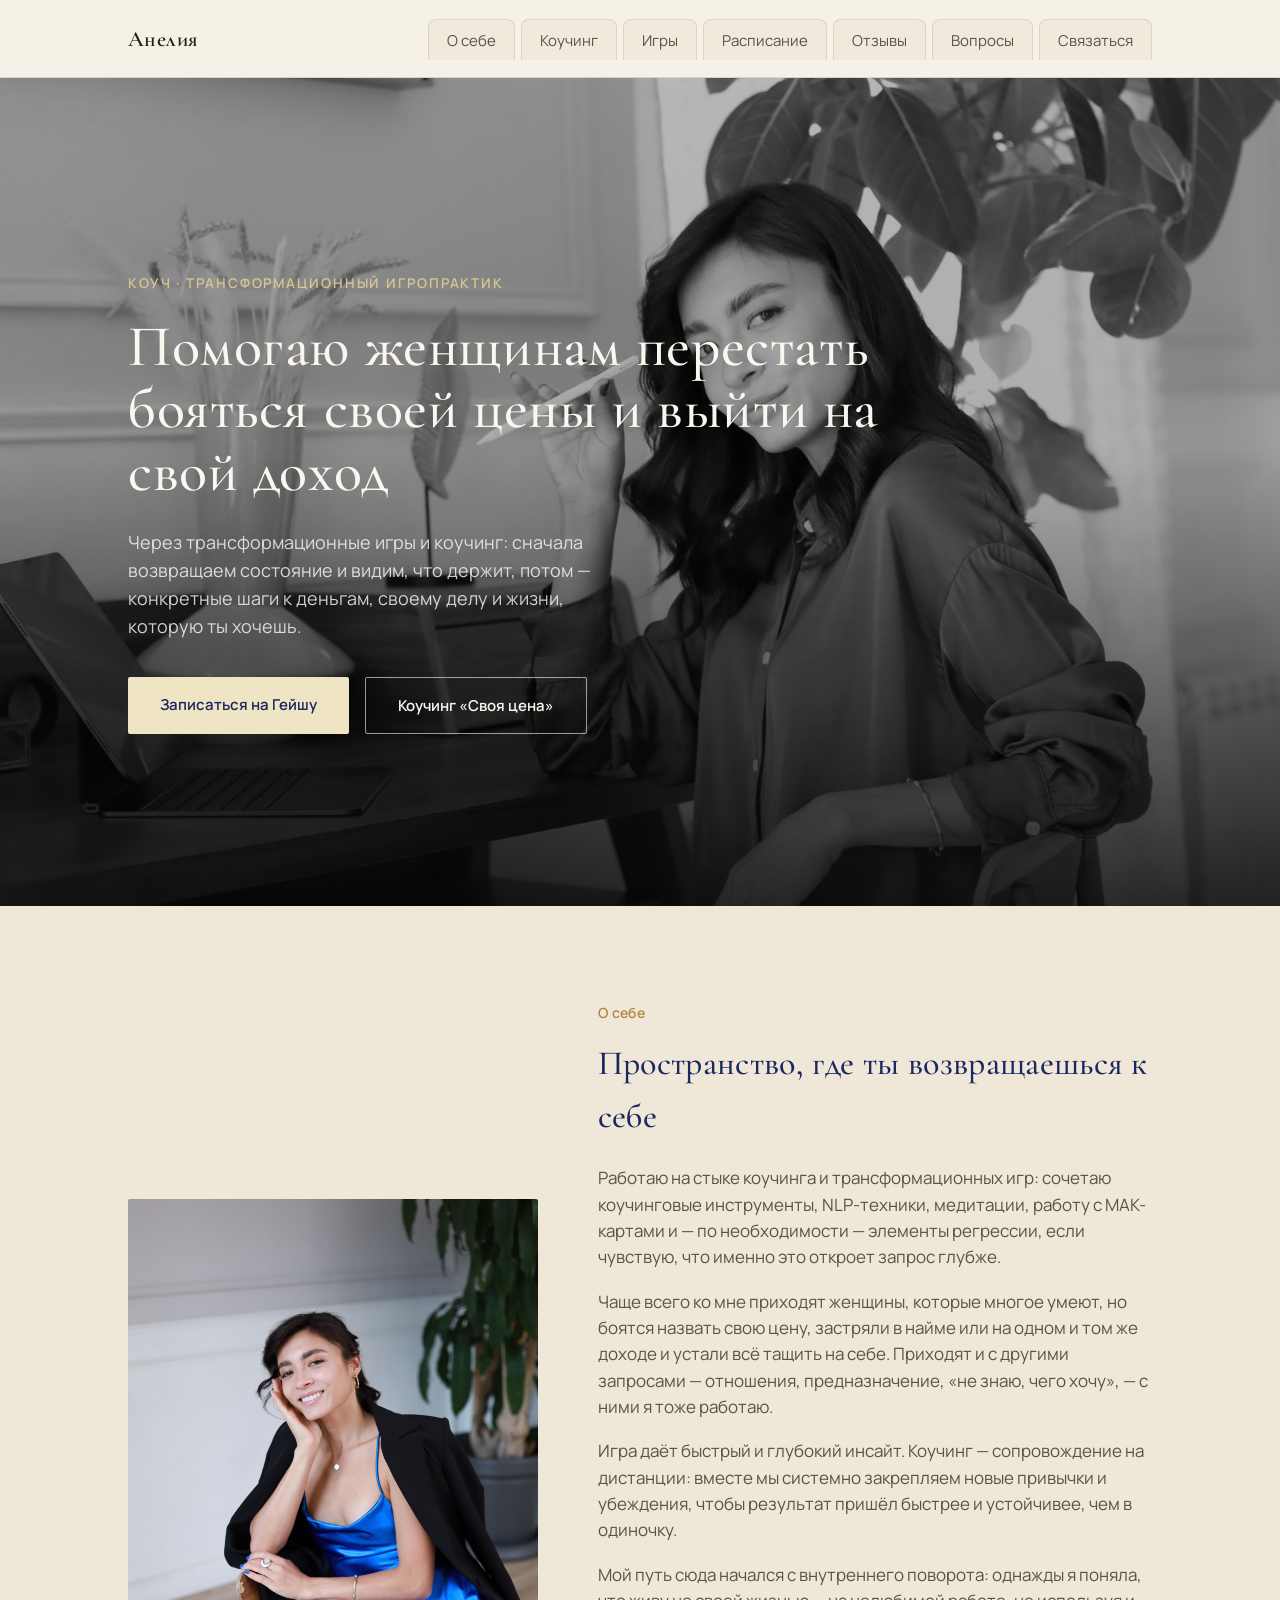
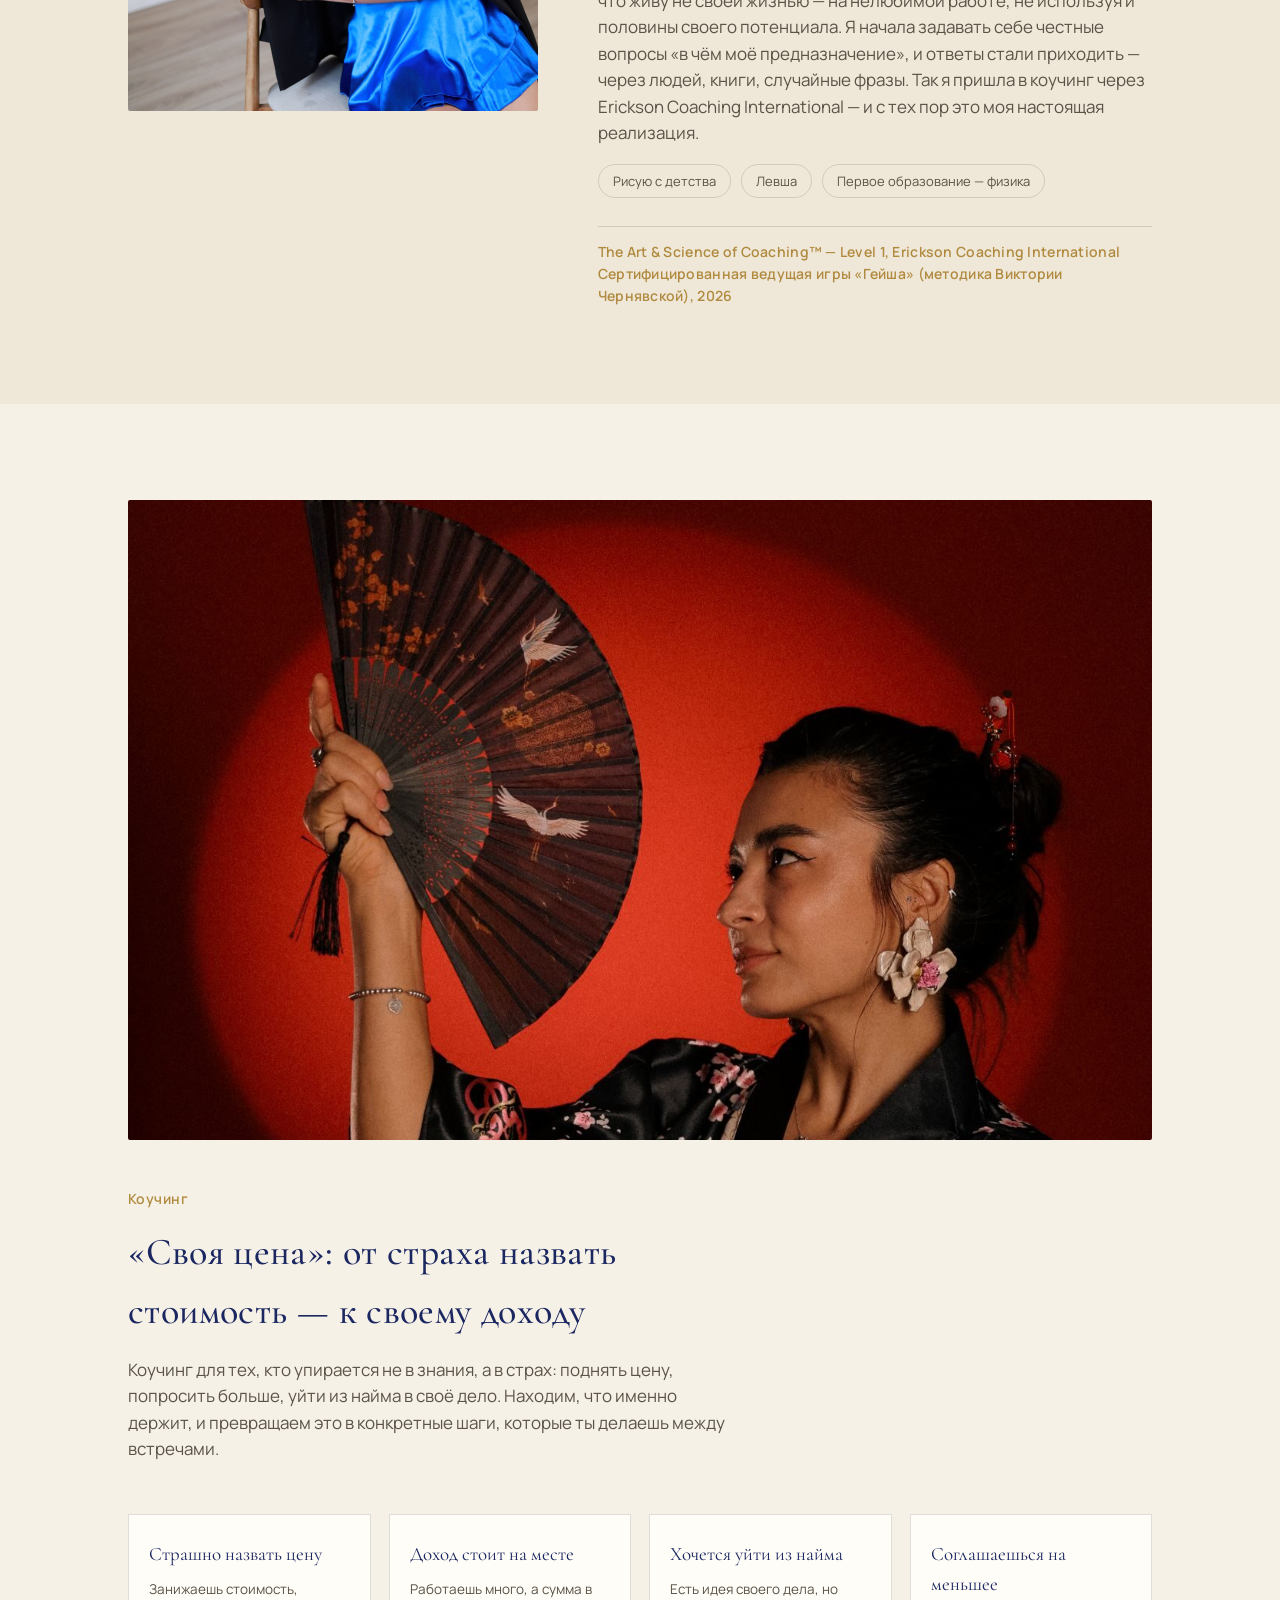
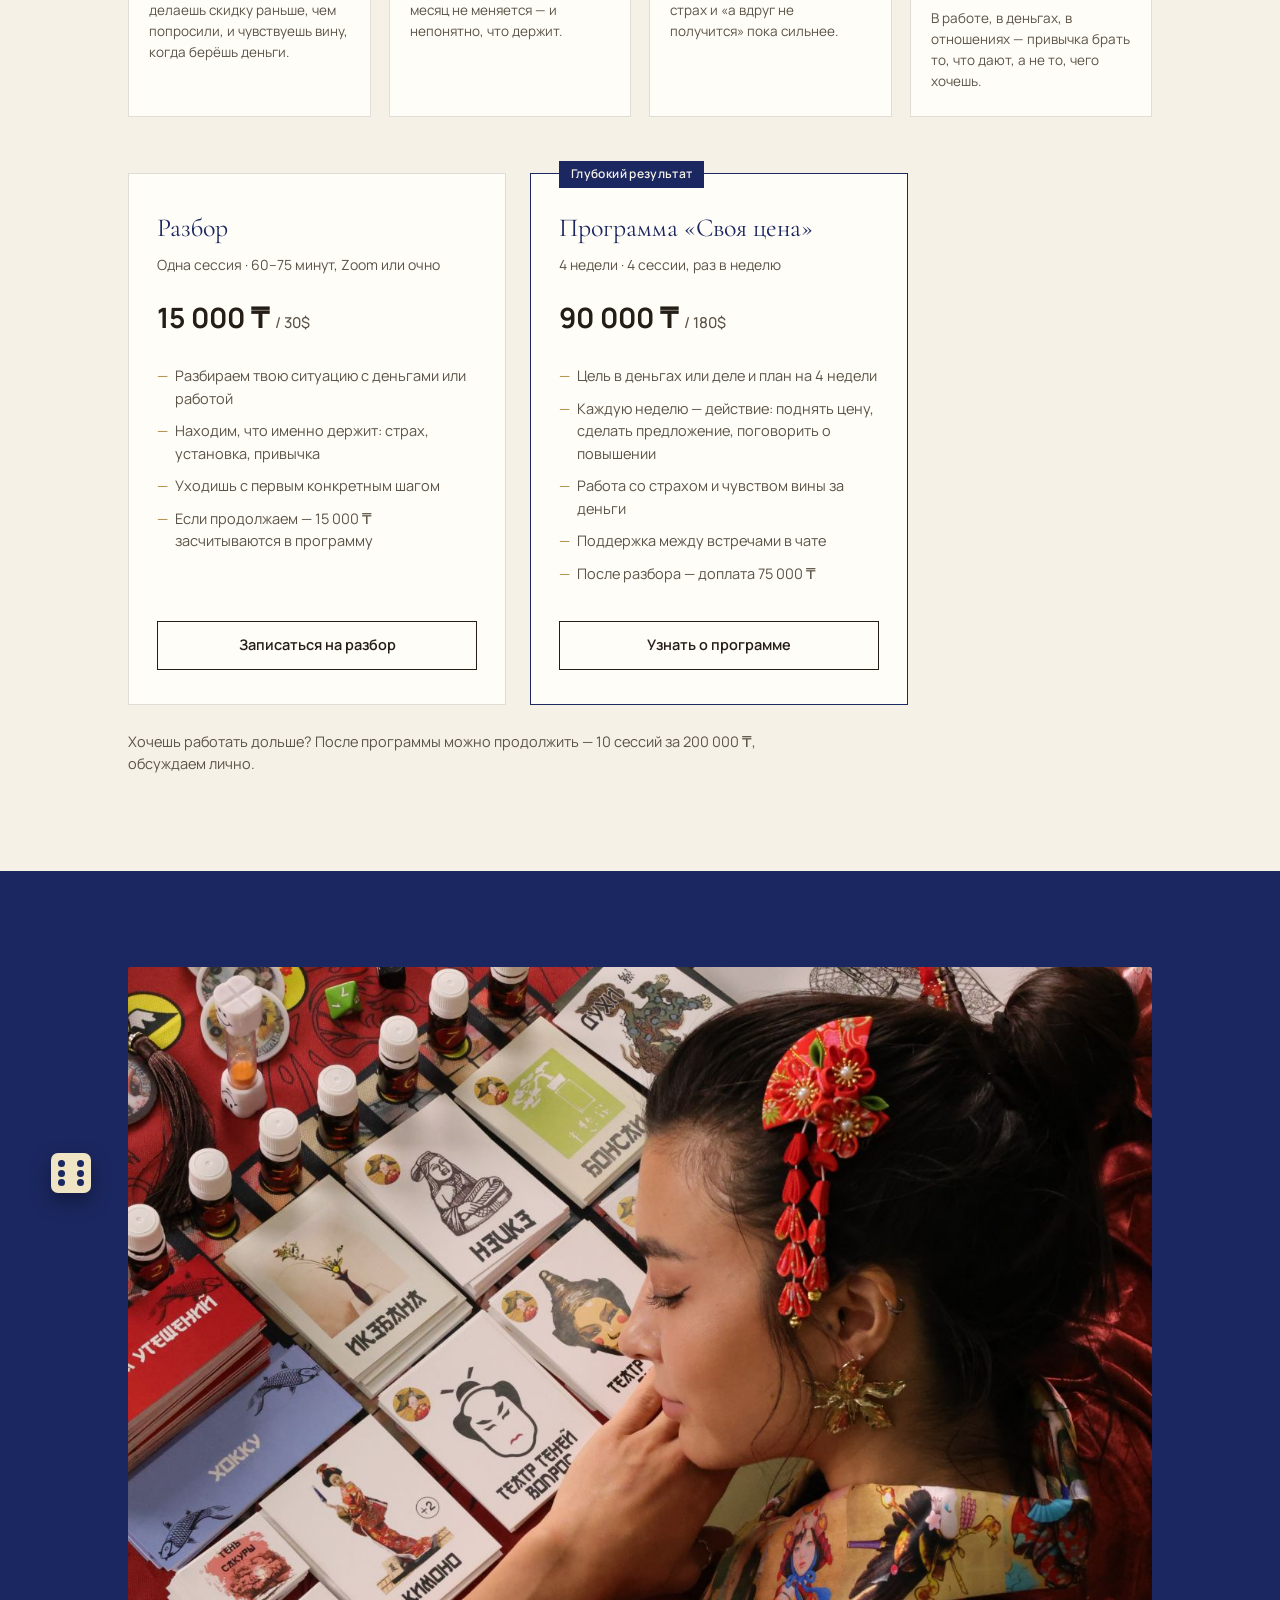
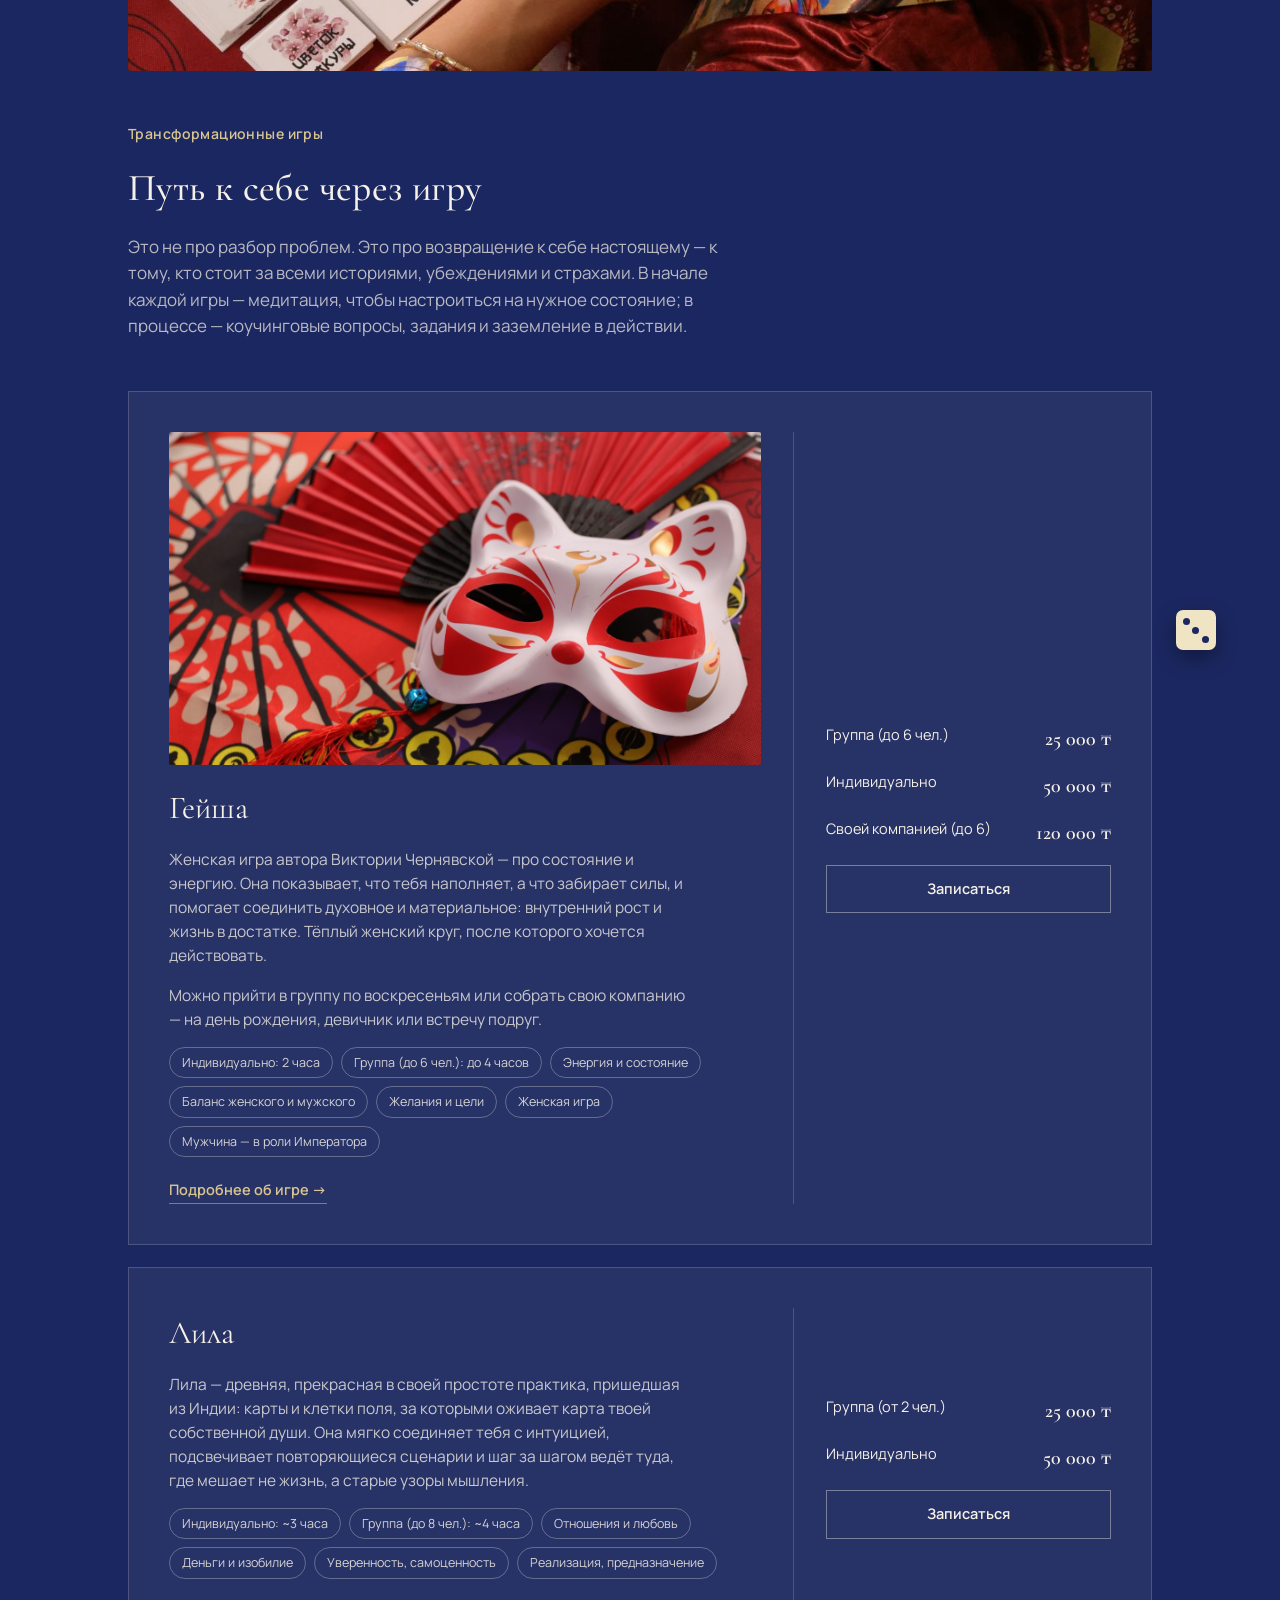
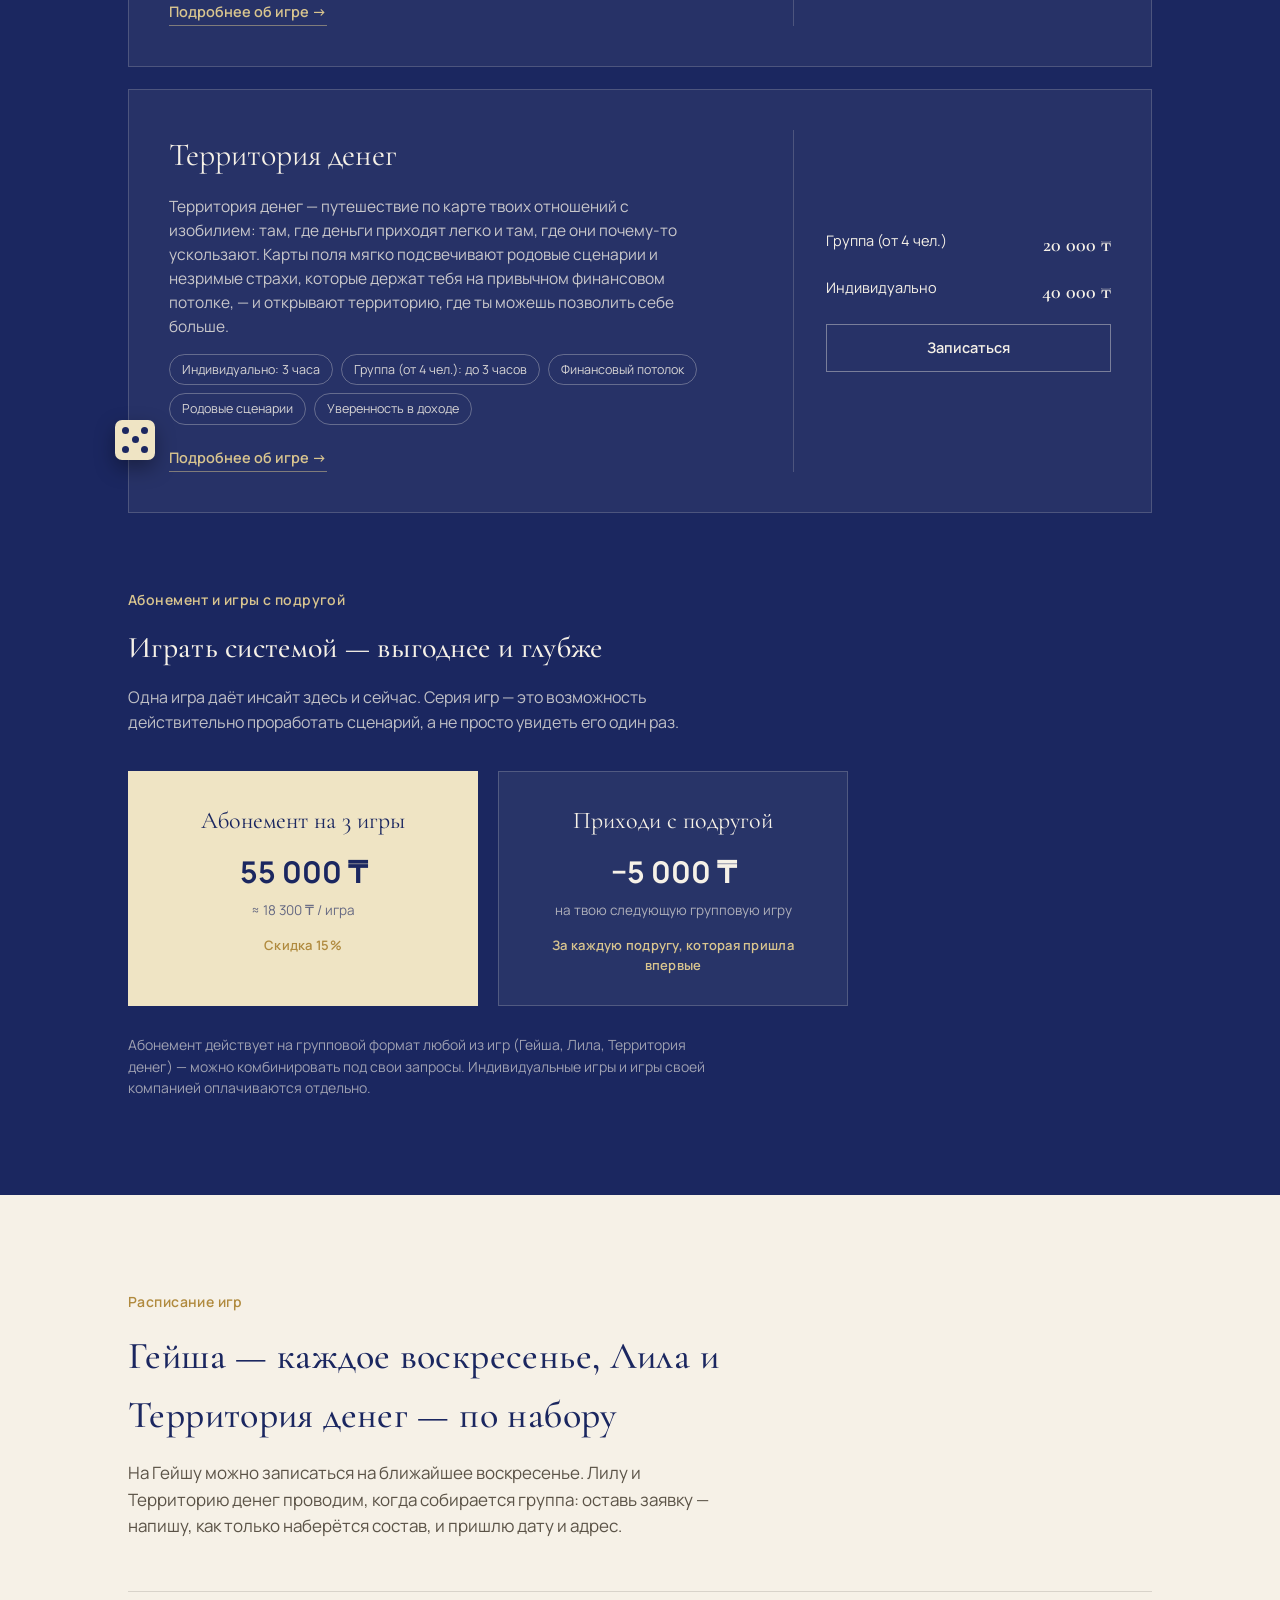
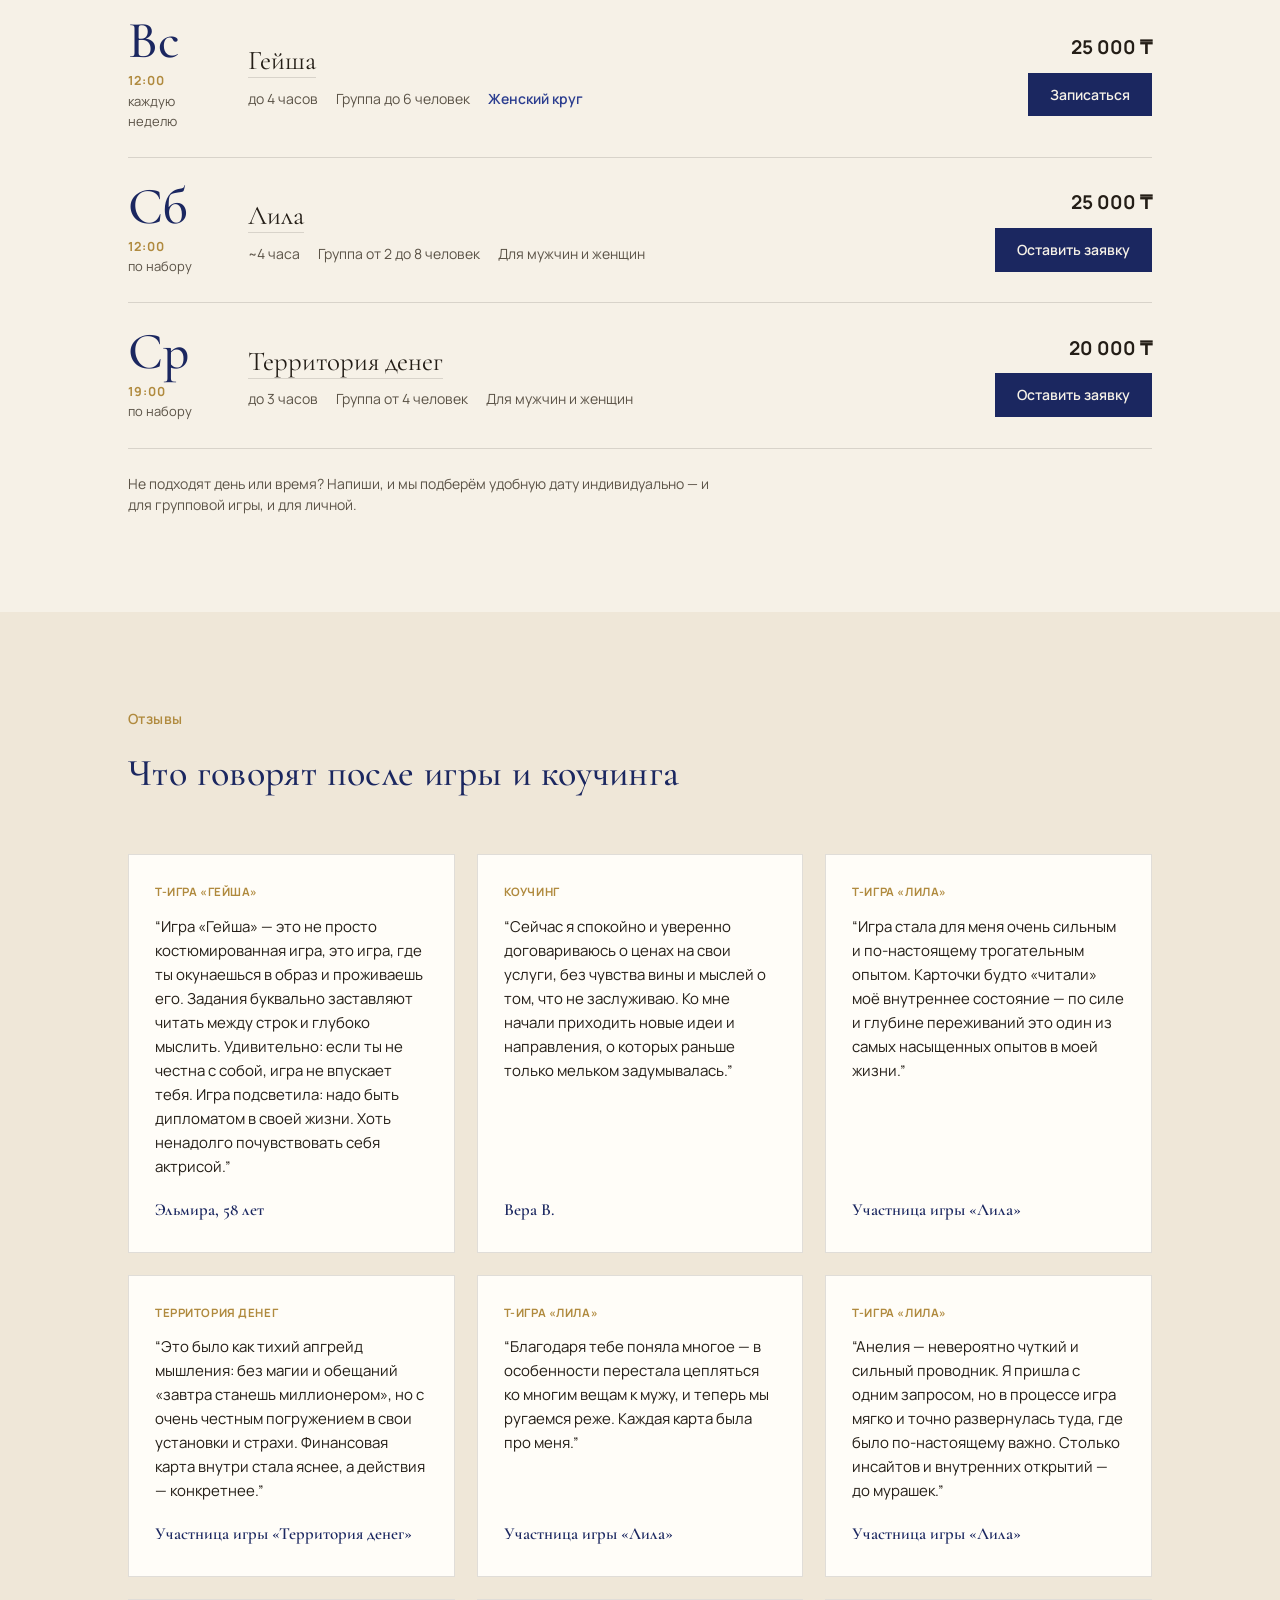
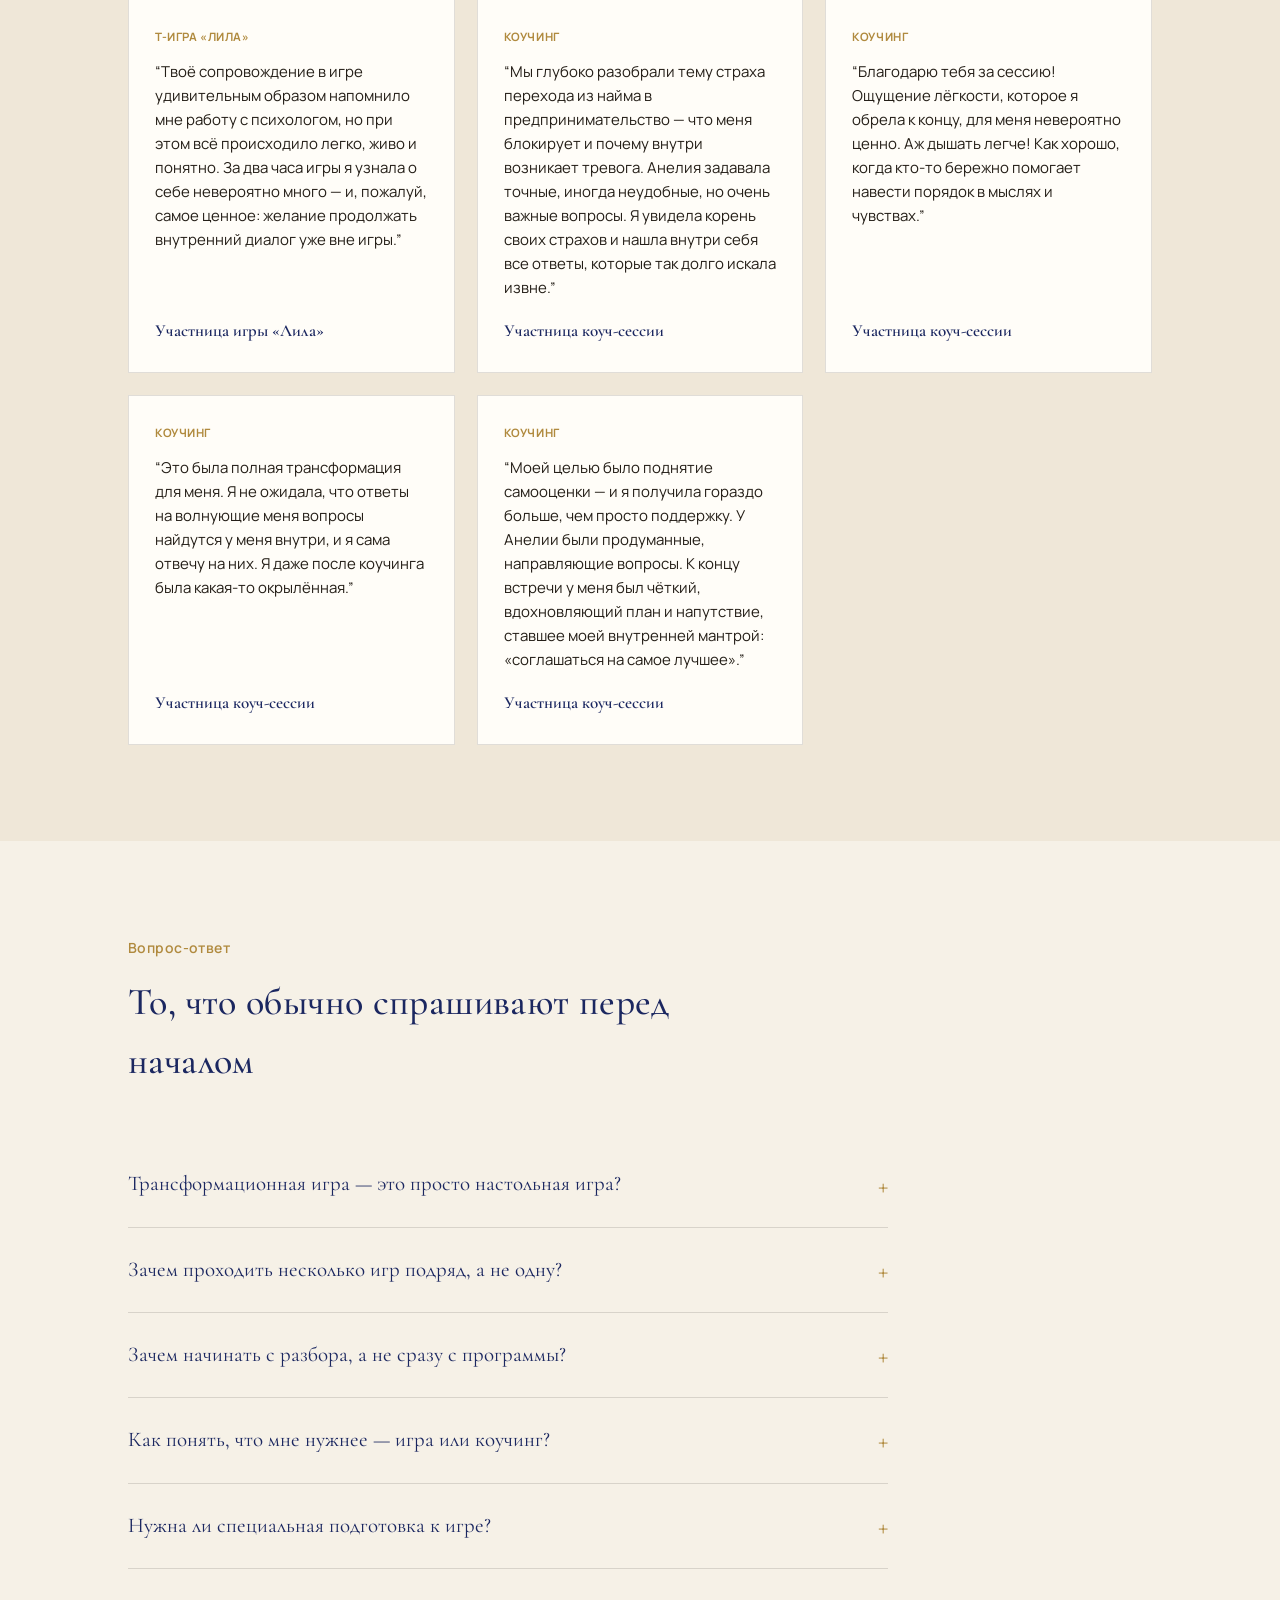
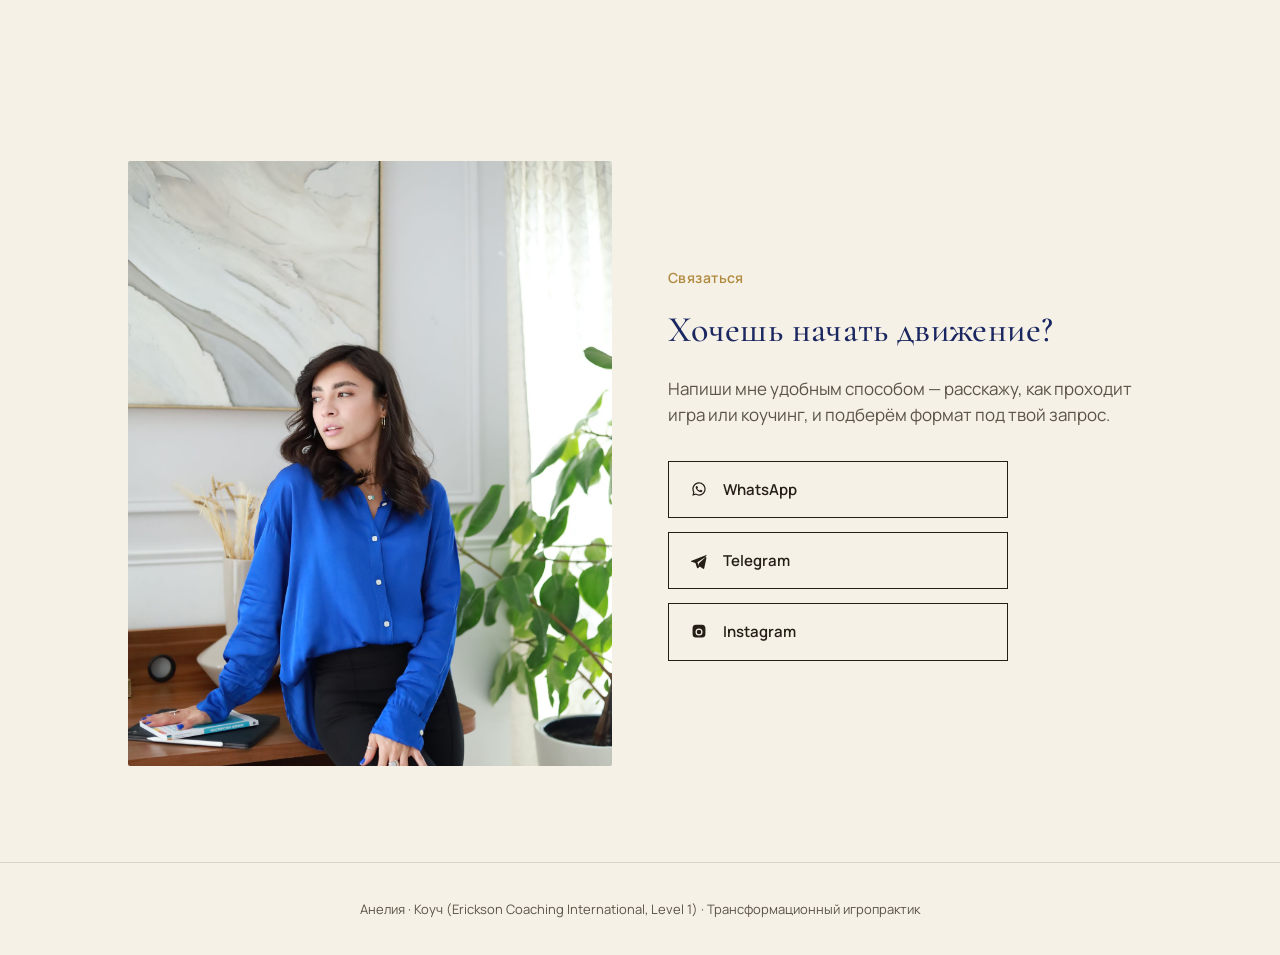
==== commit 0489ec5a: "Главная: сдвинуть фото на первом экране, чтобы лицо не обрезалось на компьютере Co-Authored-By: Clau" ====
--- a/index.html
+++ b/index.html
@@ -82,7 +82,7 @@
     position:absolute;inset:0;
     filter:grayscale(1) contrast(1.05);
   }
-  .hero-bg img{object-position:50% 20%;}
+  .hero-bg img{object-position:50% 48%;}
   .hero-bg::after{
     content:"";
     position:absolute;inset:0;
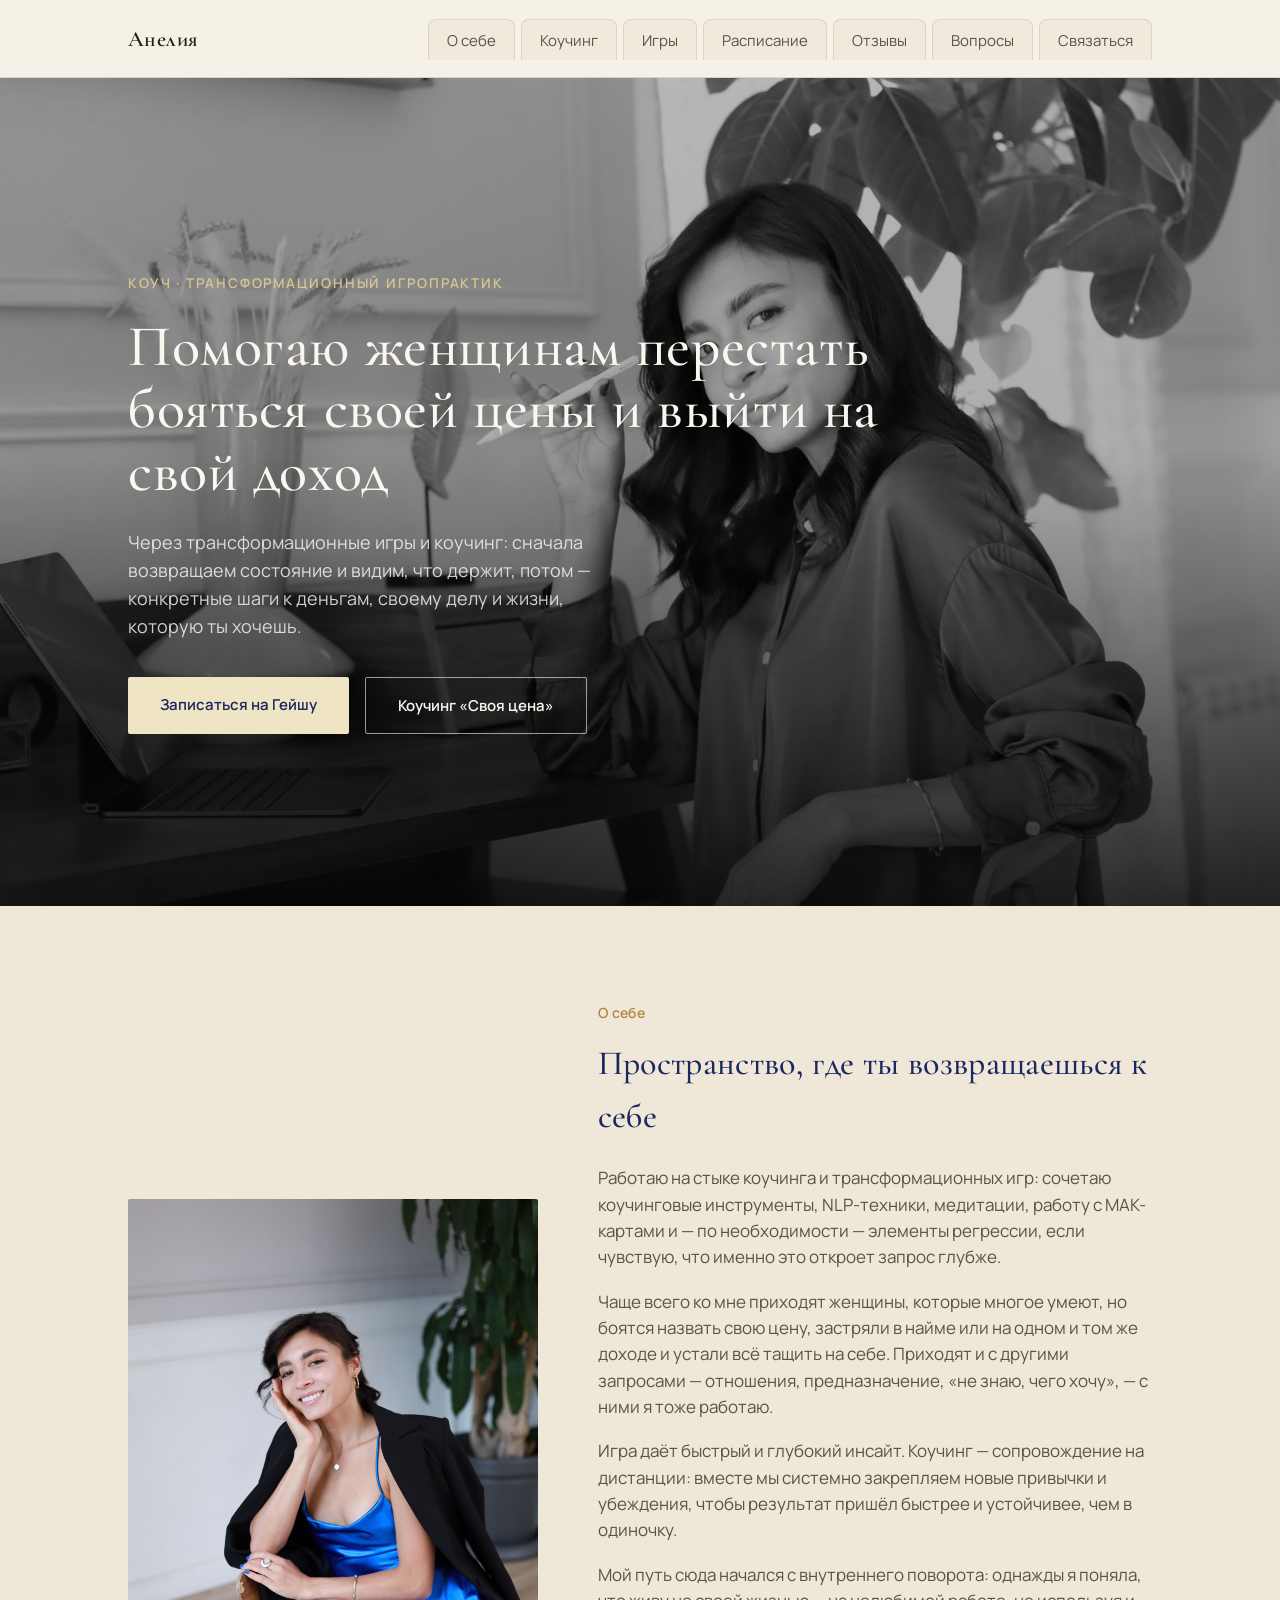
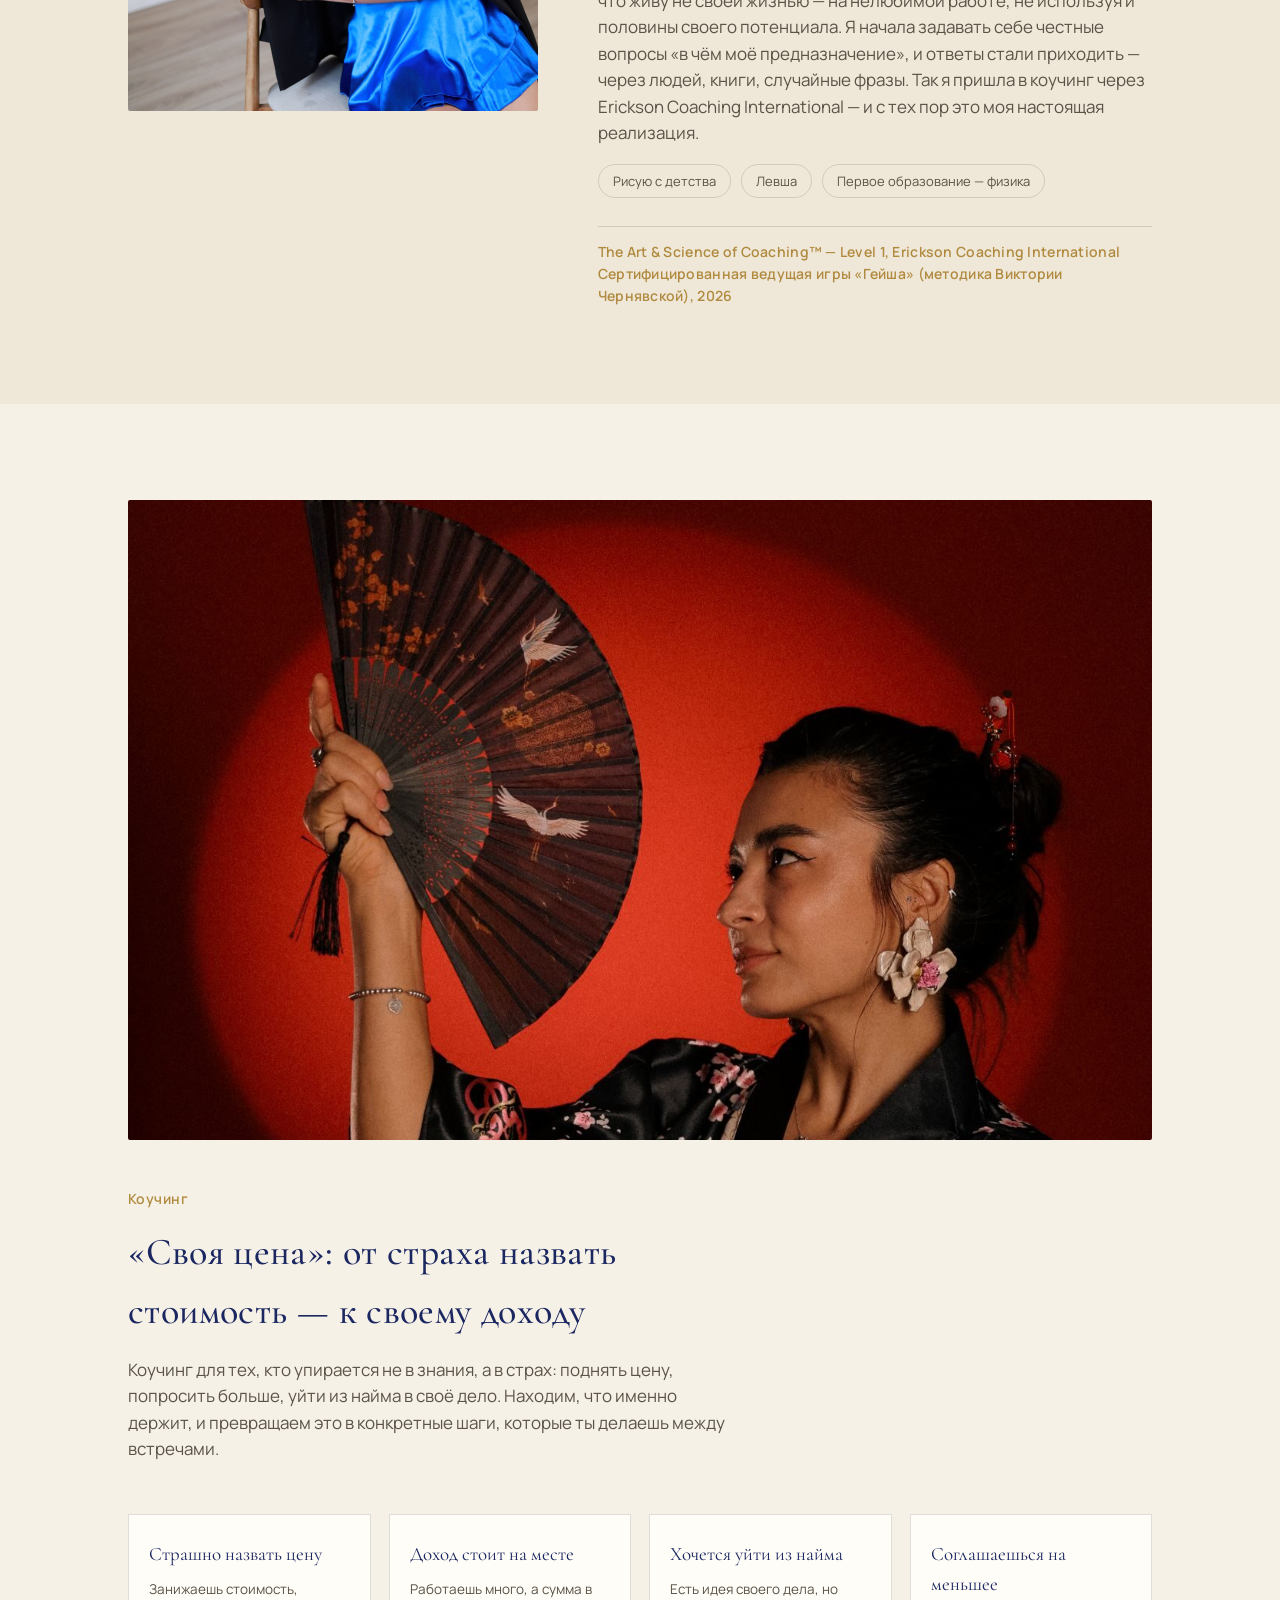
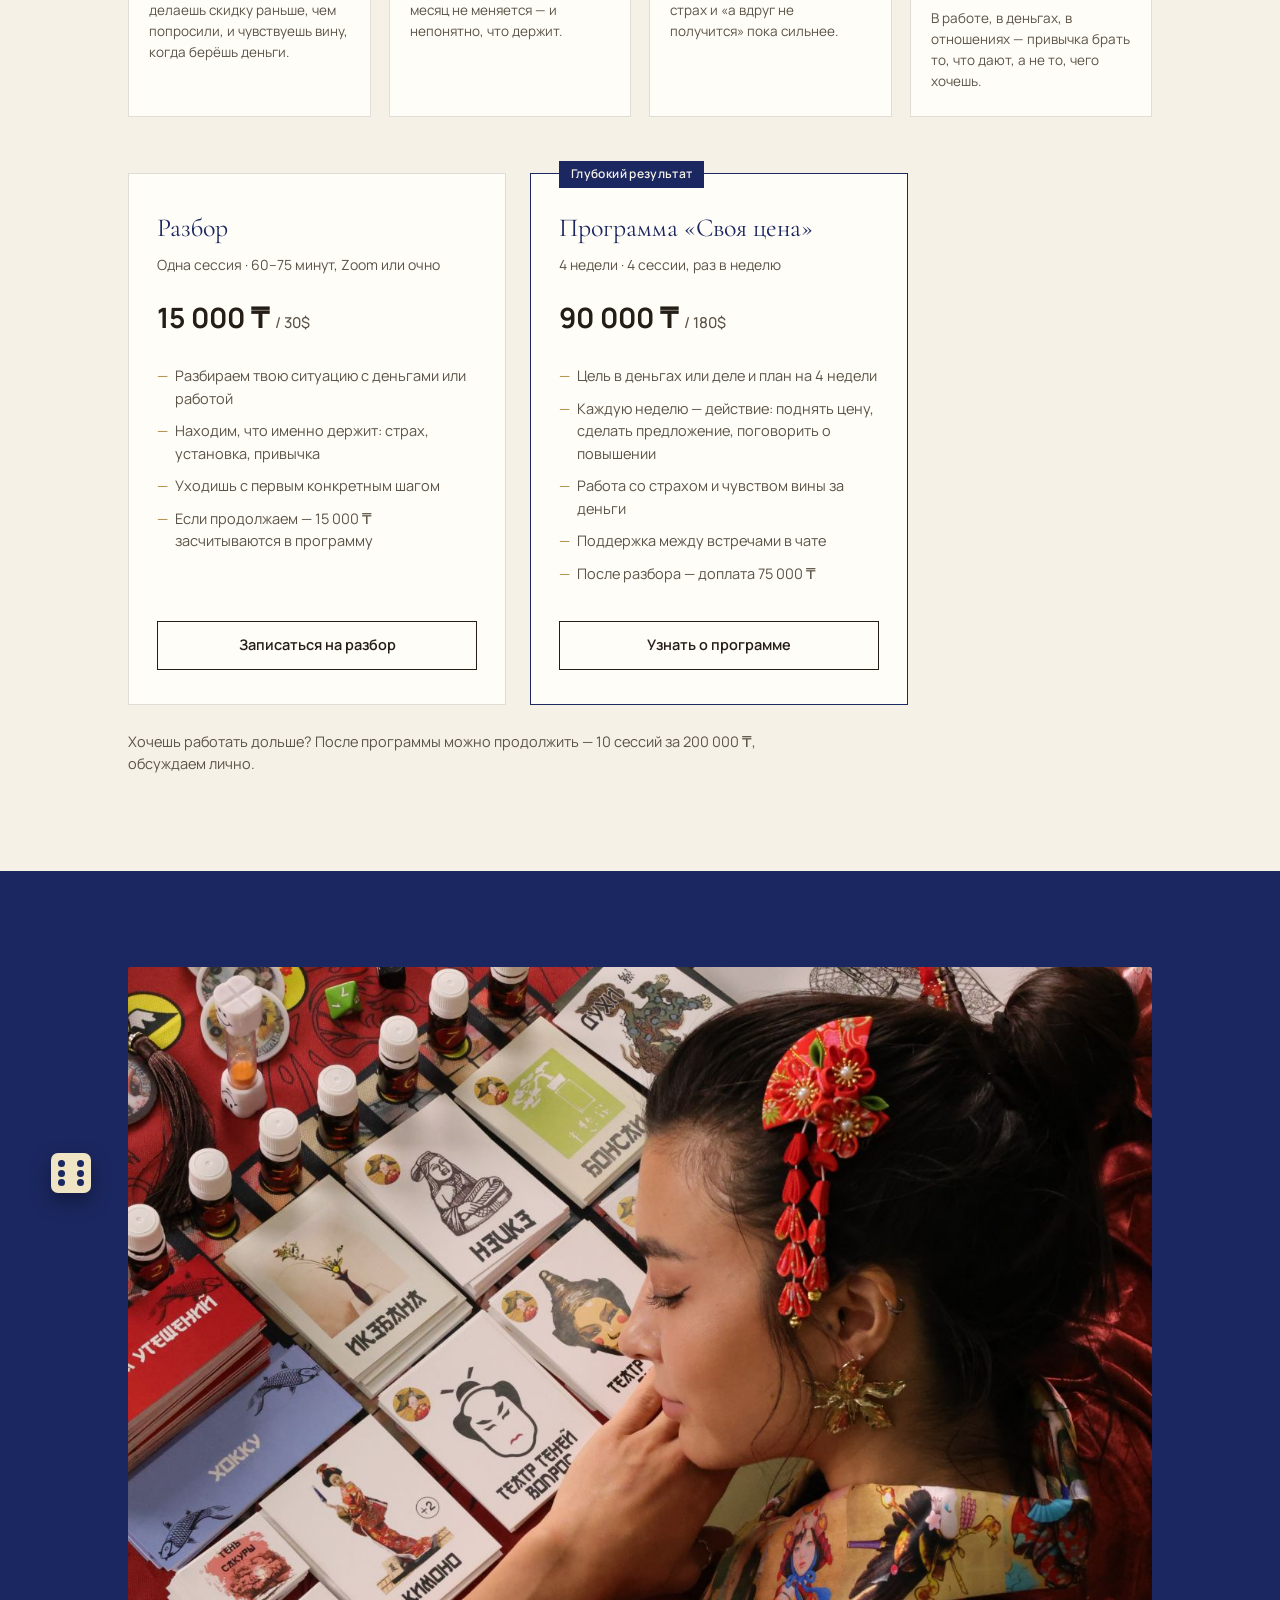
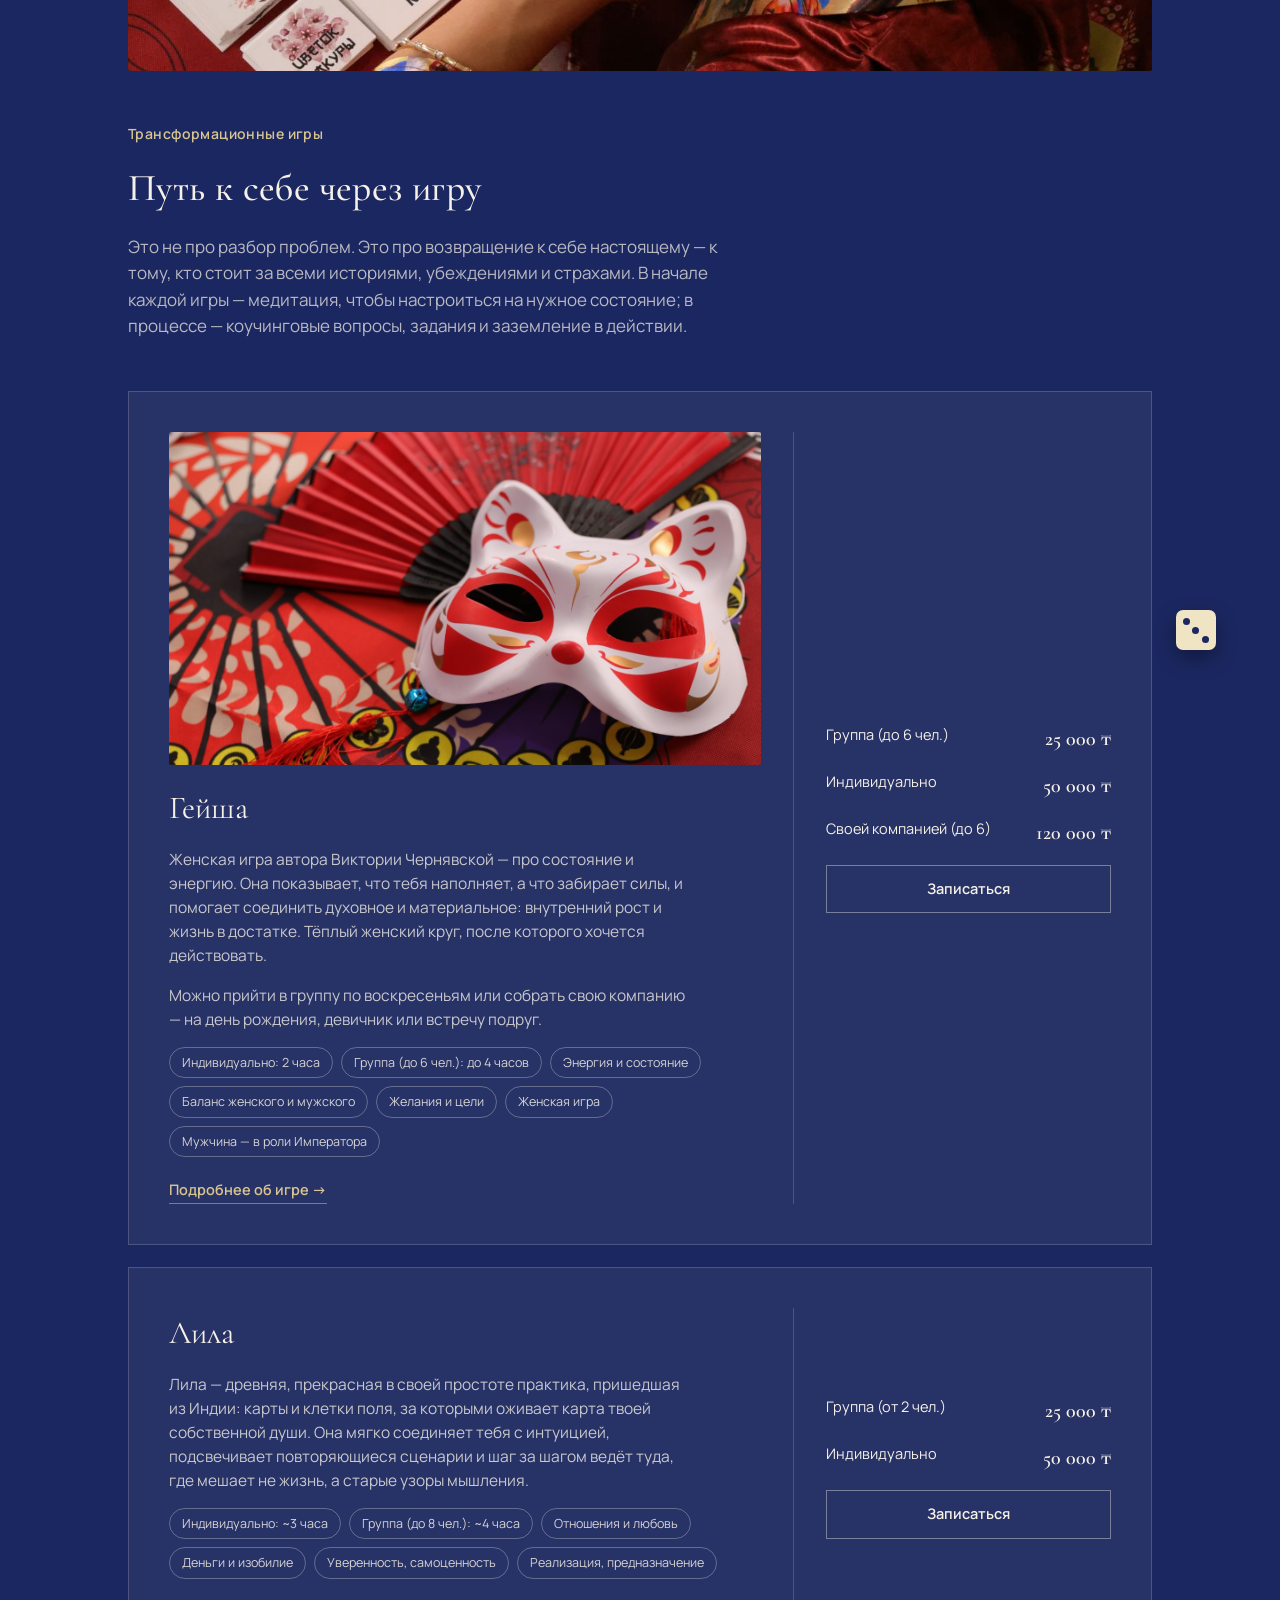
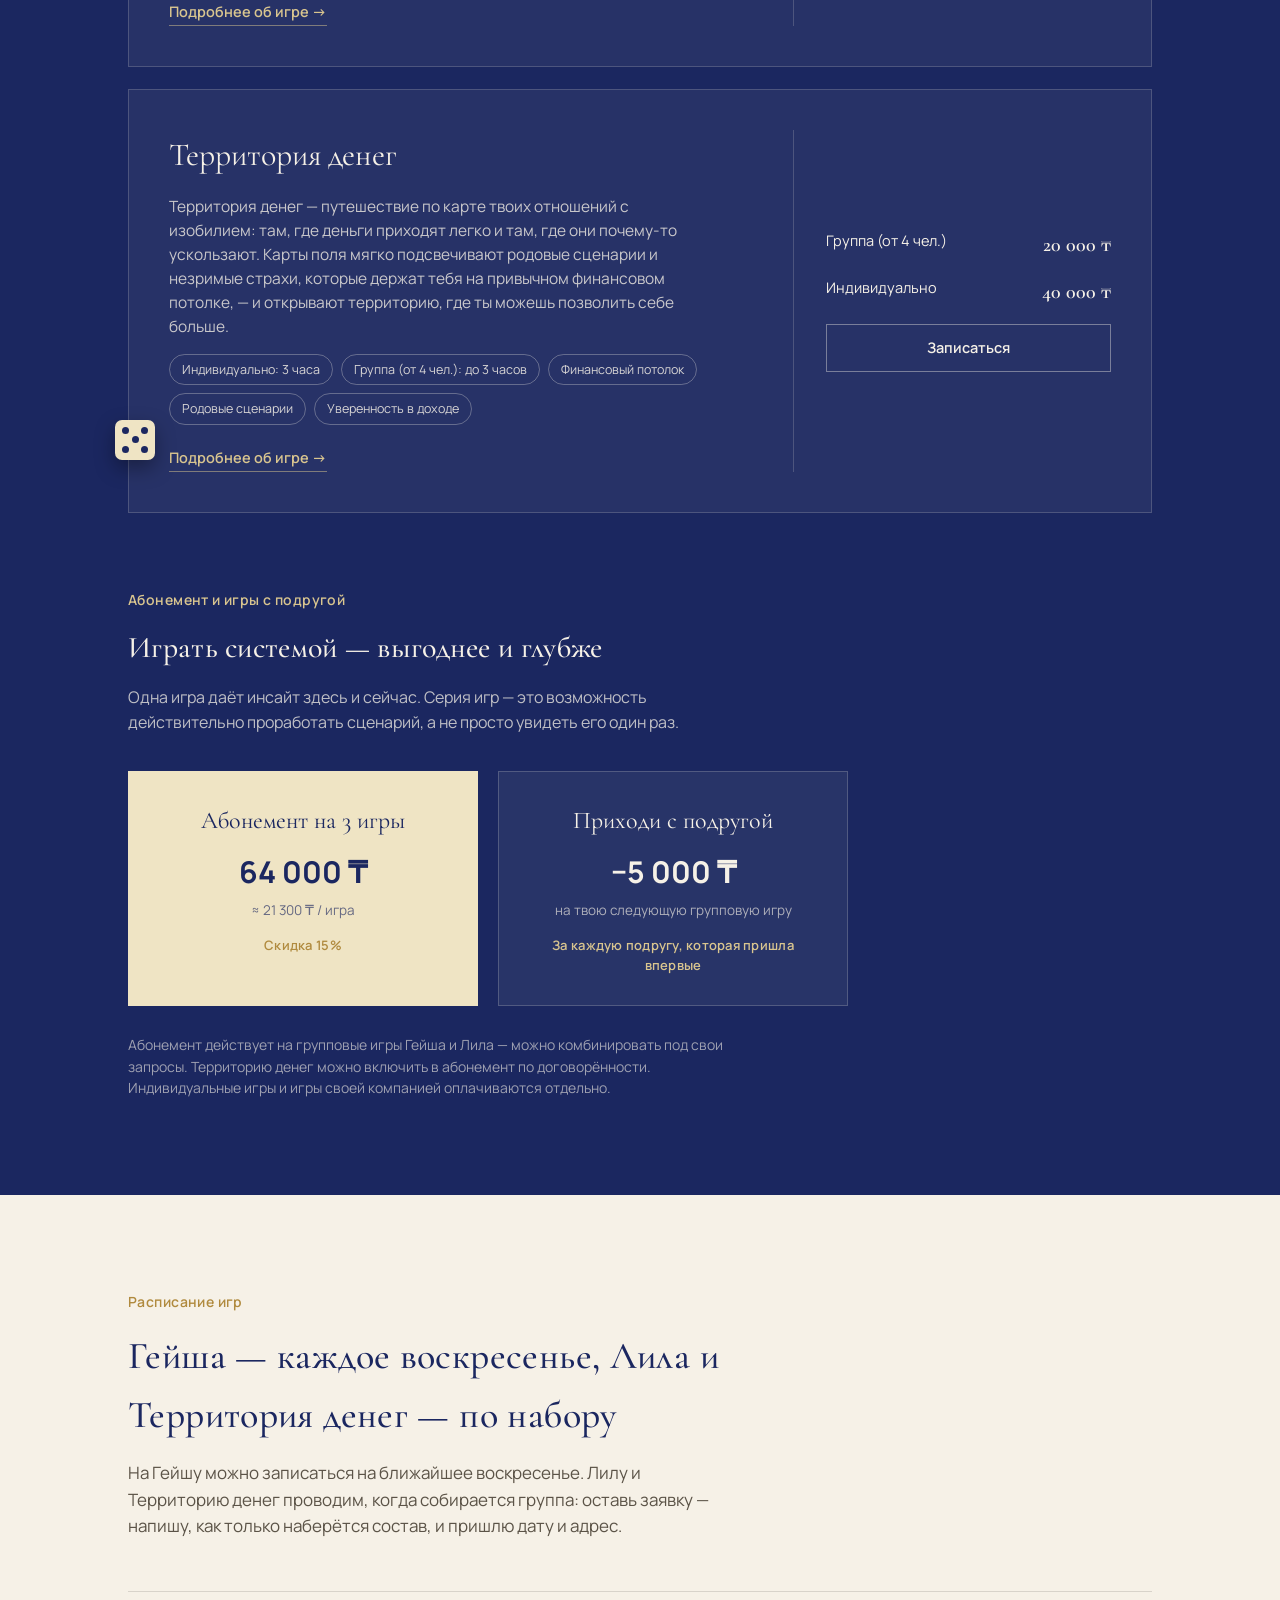
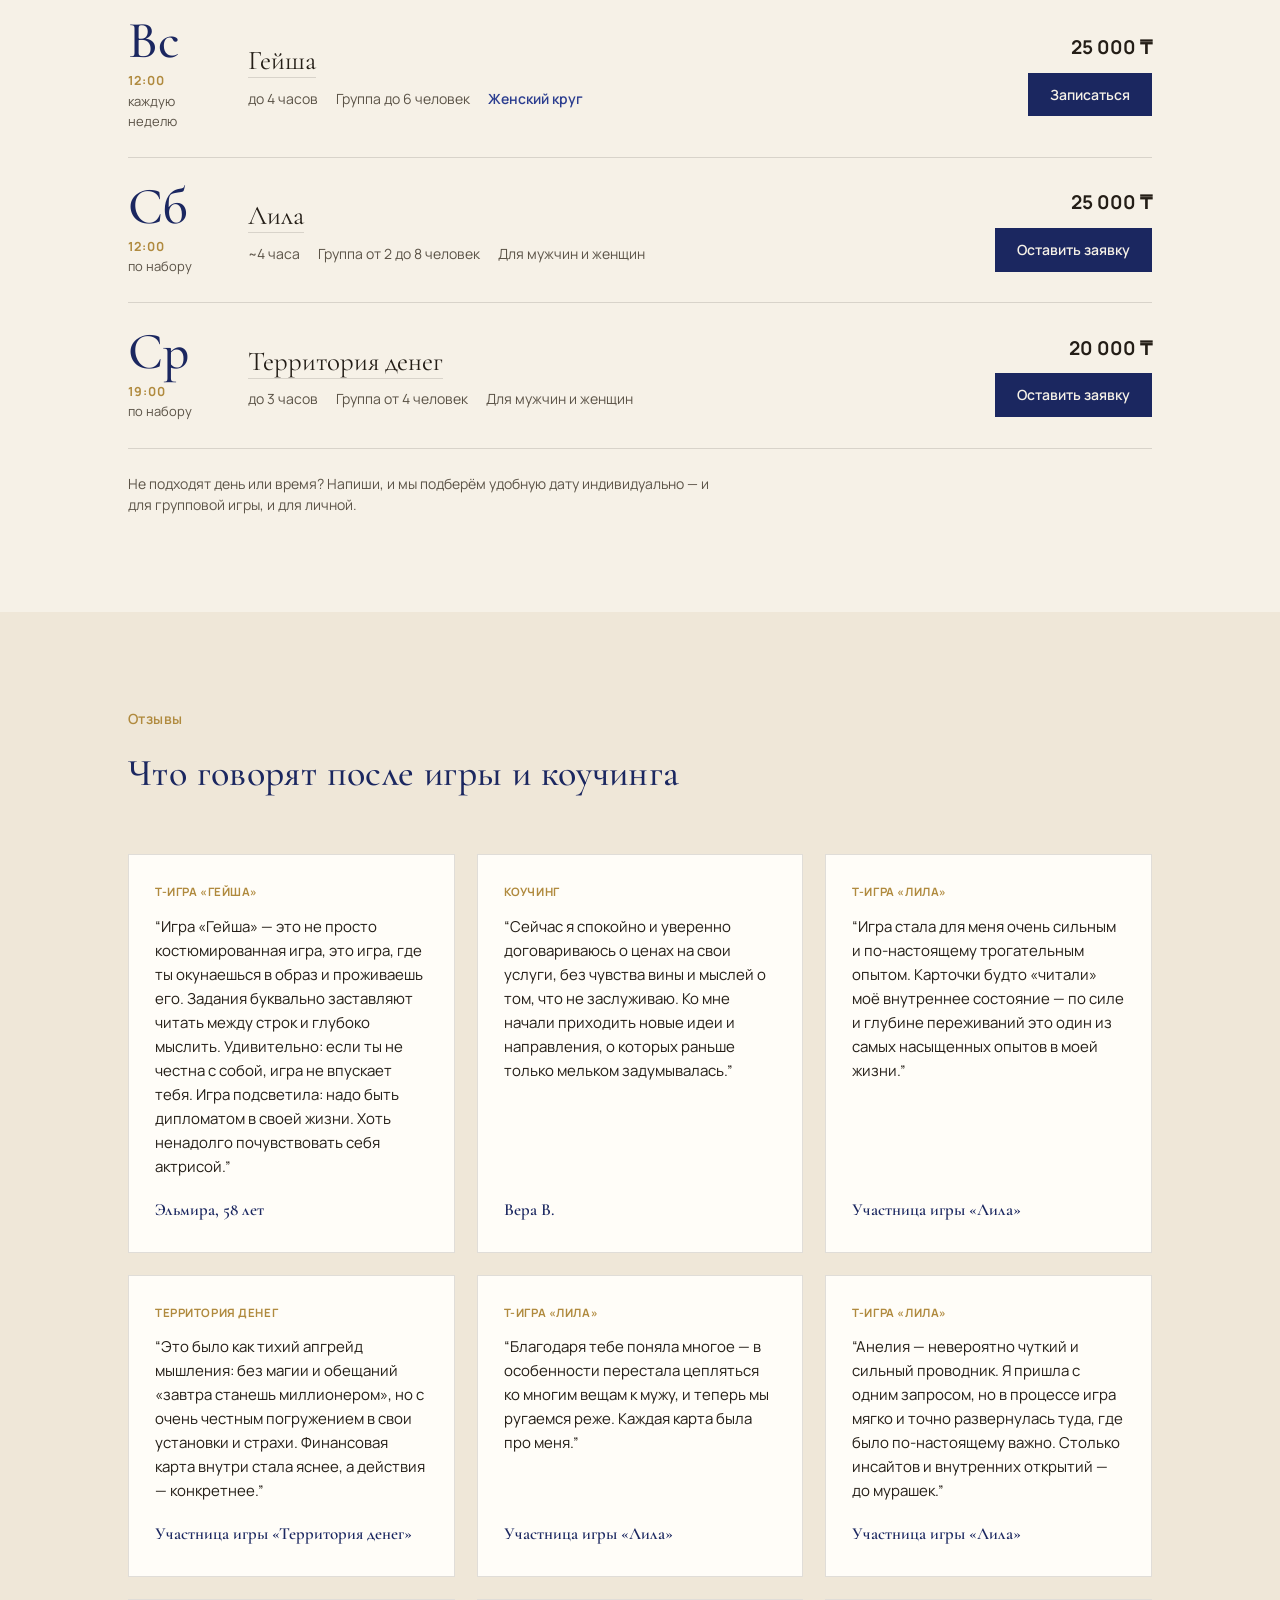
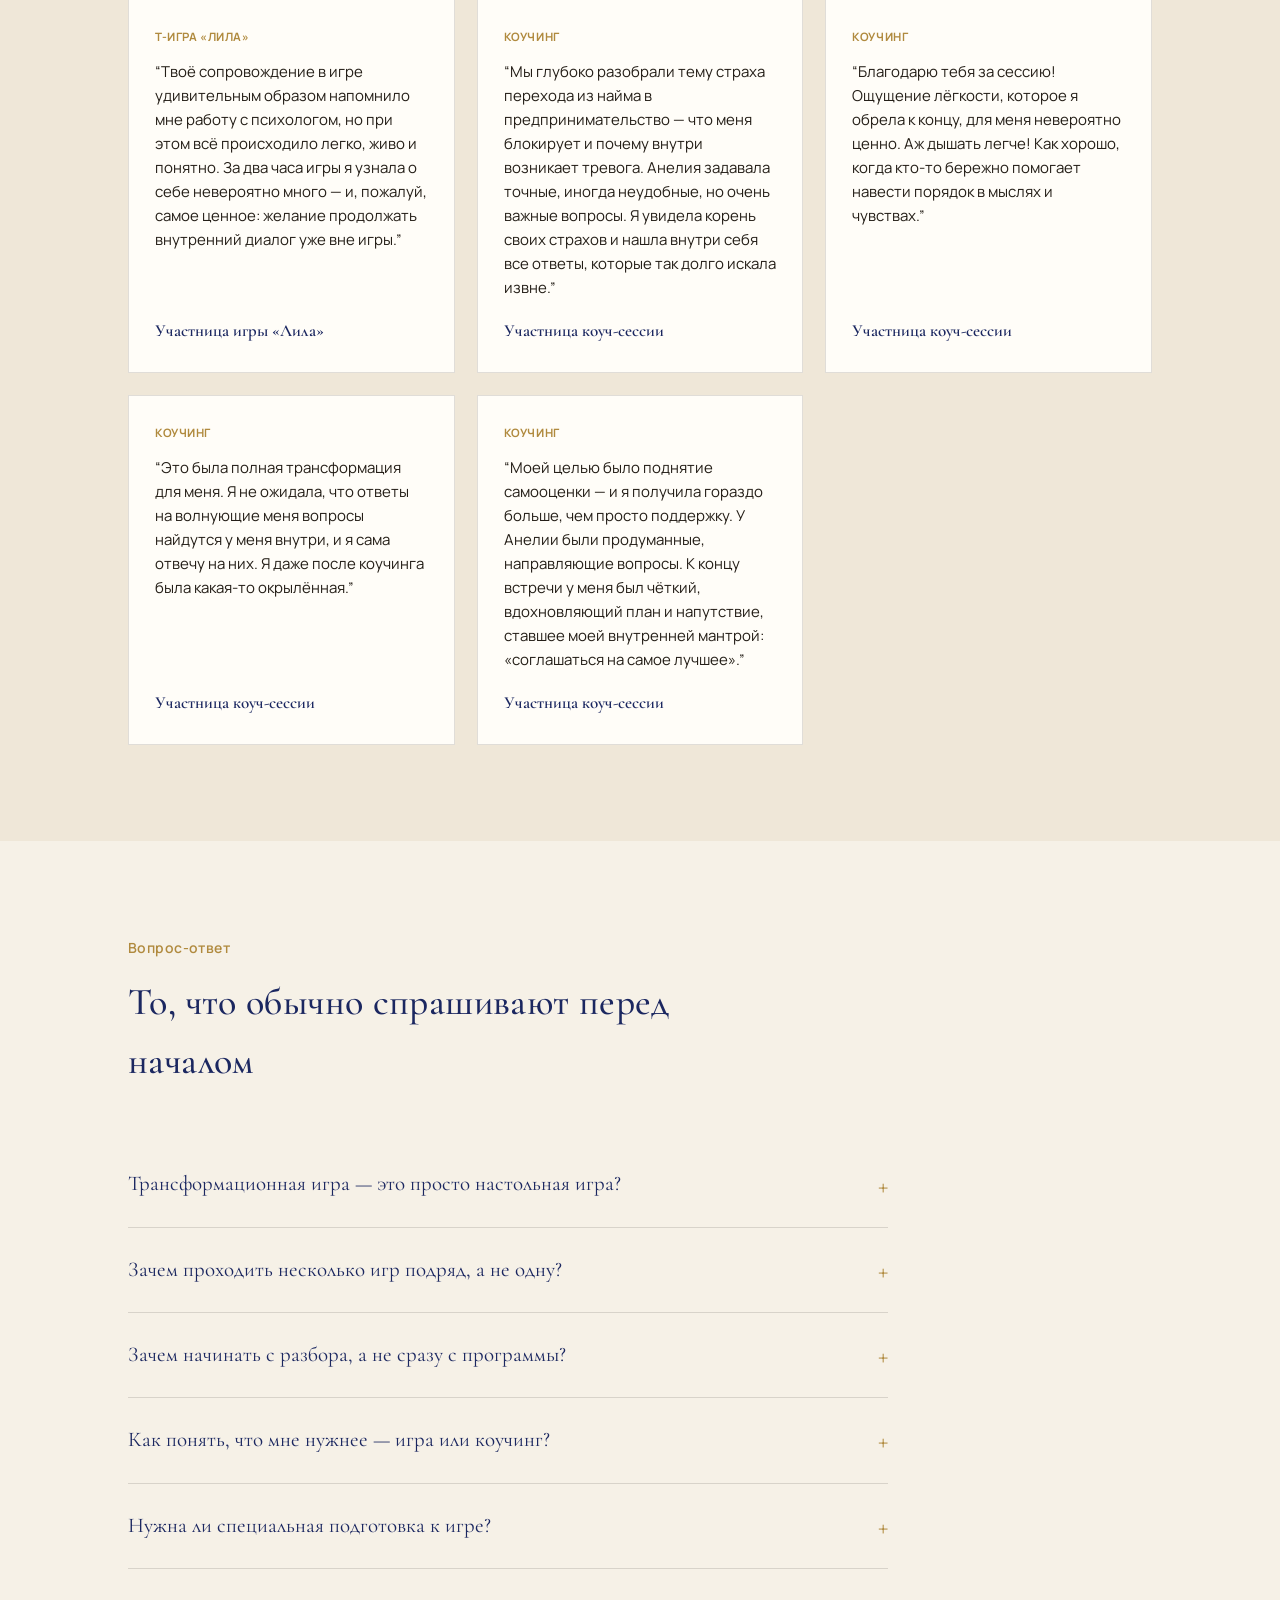
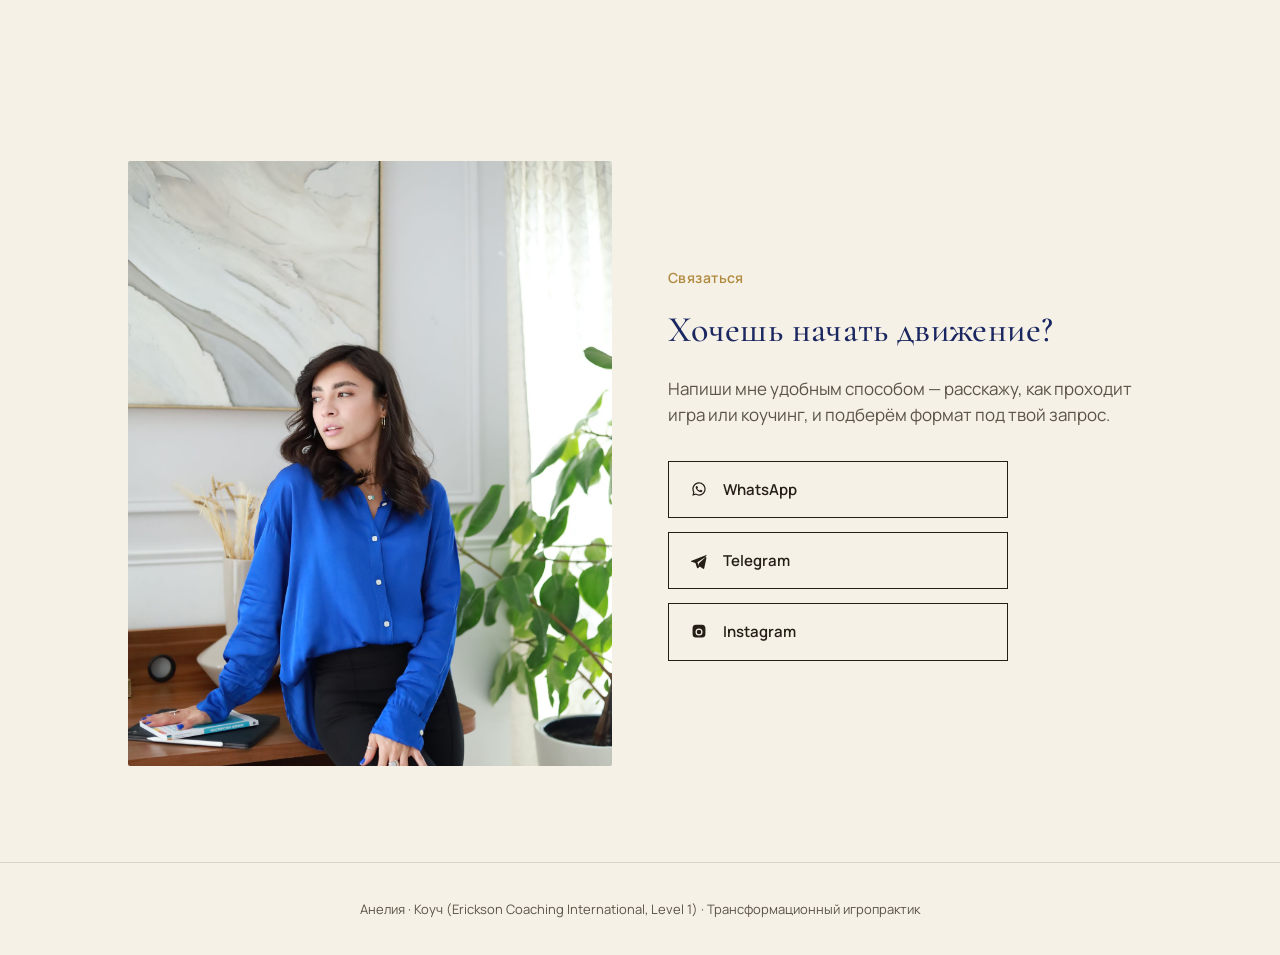
==== commit 8f934170: "Абонемент: 3 игры за 64 000 ₸ (скидка 15%), Гейша и Лила, Территория денег по договорённости Co-Auth" ====
--- a/index.html
+++ b/index.html
@@ -722,8 +722,8 @@
       <div class="sub-grid two">
         <div class="sub-card sub-featured">
           <div class="sub-name">Абонемент на 3 игры</div>
-          <div class="sub-price">55 000 ₸</div>
-          <div class="sub-per">≈ 18 300 ₸ / игра</div>
+          <div class="sub-price">64 000 ₸</div>
+          <div class="sub-per">≈ 21 300 ₸ / игра</div>
           <div class="sub-save">Скидка 15%</div>
         </div>
         <div class="sub-card">
@@ -733,7 +733,7 @@
           <div class="sub-save">За каждую подругу, которая пришла впервые</div>
         </div>
       </div>
-      <p class="sub-note">Абонемент действует на групповой формат любой из игр (Гейша, Лила, Территория денег) — можно комбинировать под свои запросы. Индивидуальные игры и игры своей компанией оплачиваются отдельно.</p>
+      <p class="sub-note">Абонемент действует на групповые игры Гейша и Лила — можно комбинировать под свои запросы. Территорию денег можно включить в абонемент по договорённости. Индивидуальные игры и игры своей компанией оплачиваются отдельно.</p>
     </div>
   </div>
 </section>
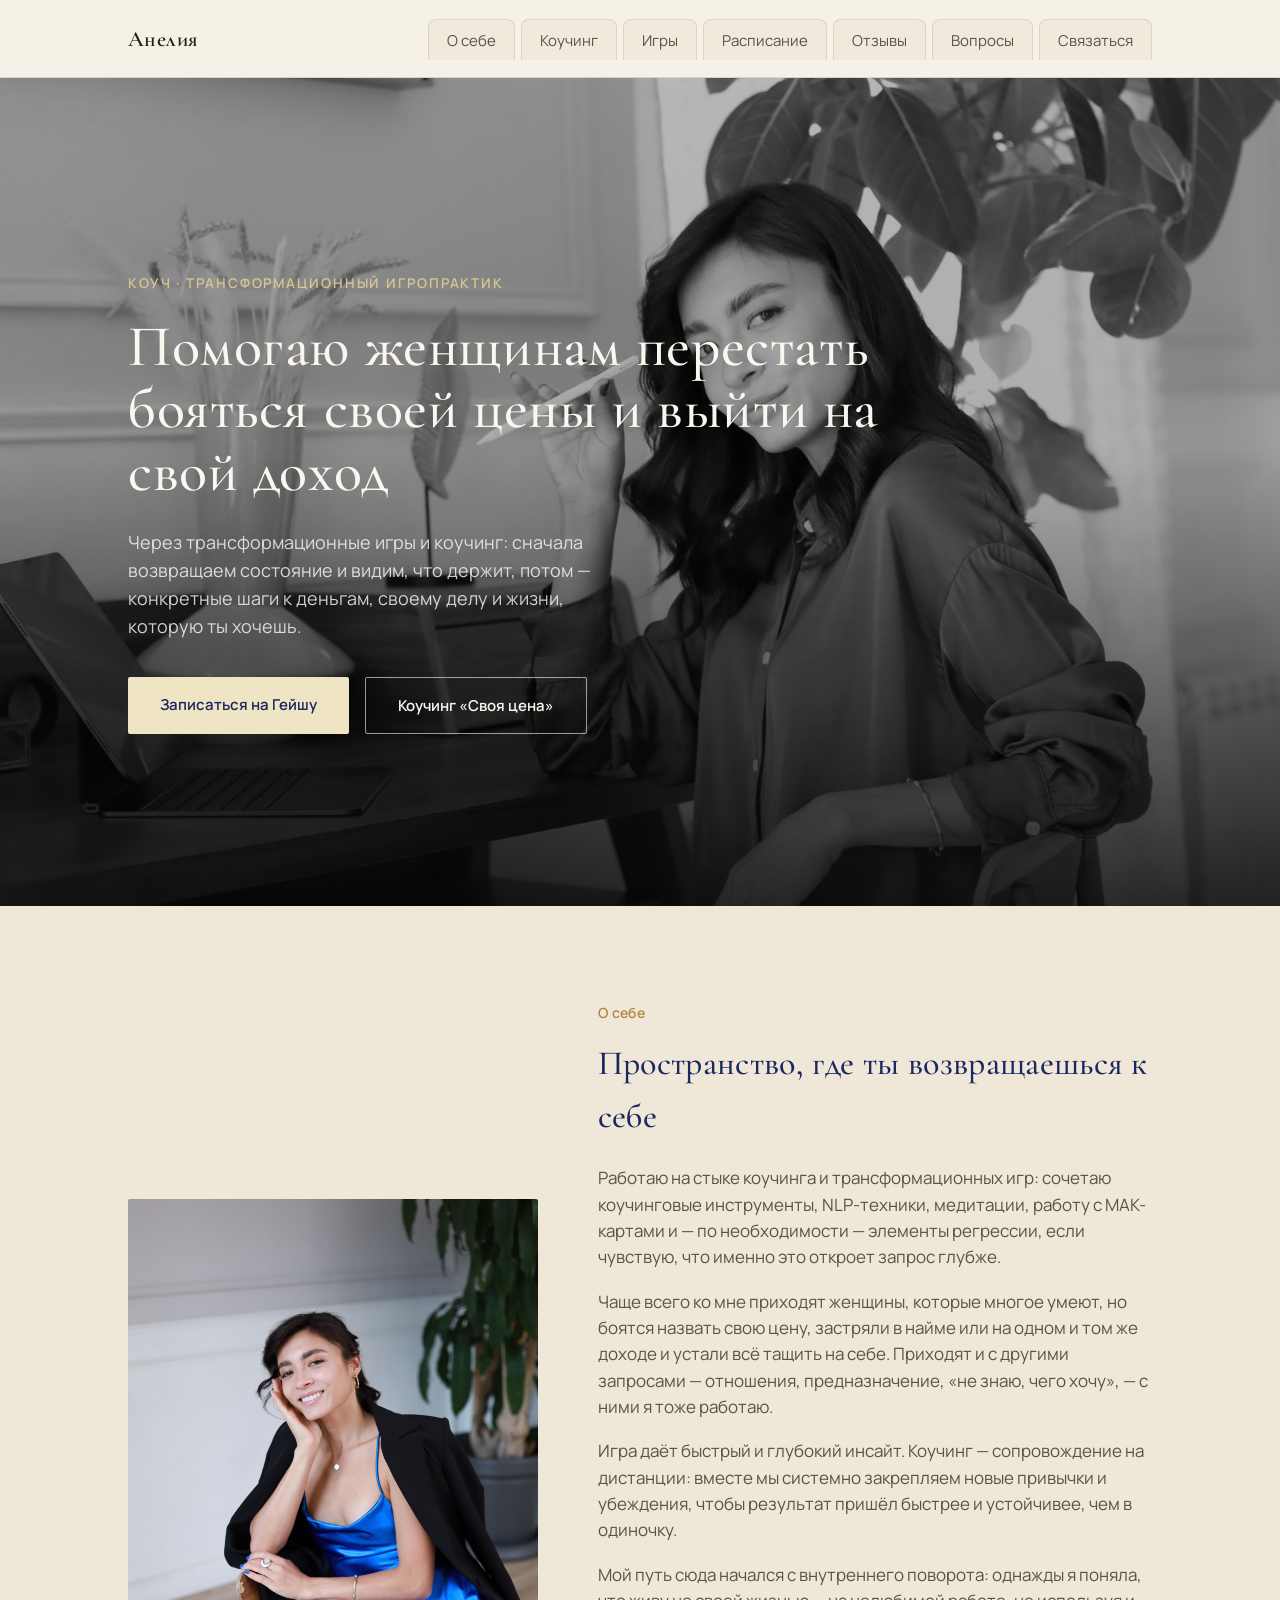
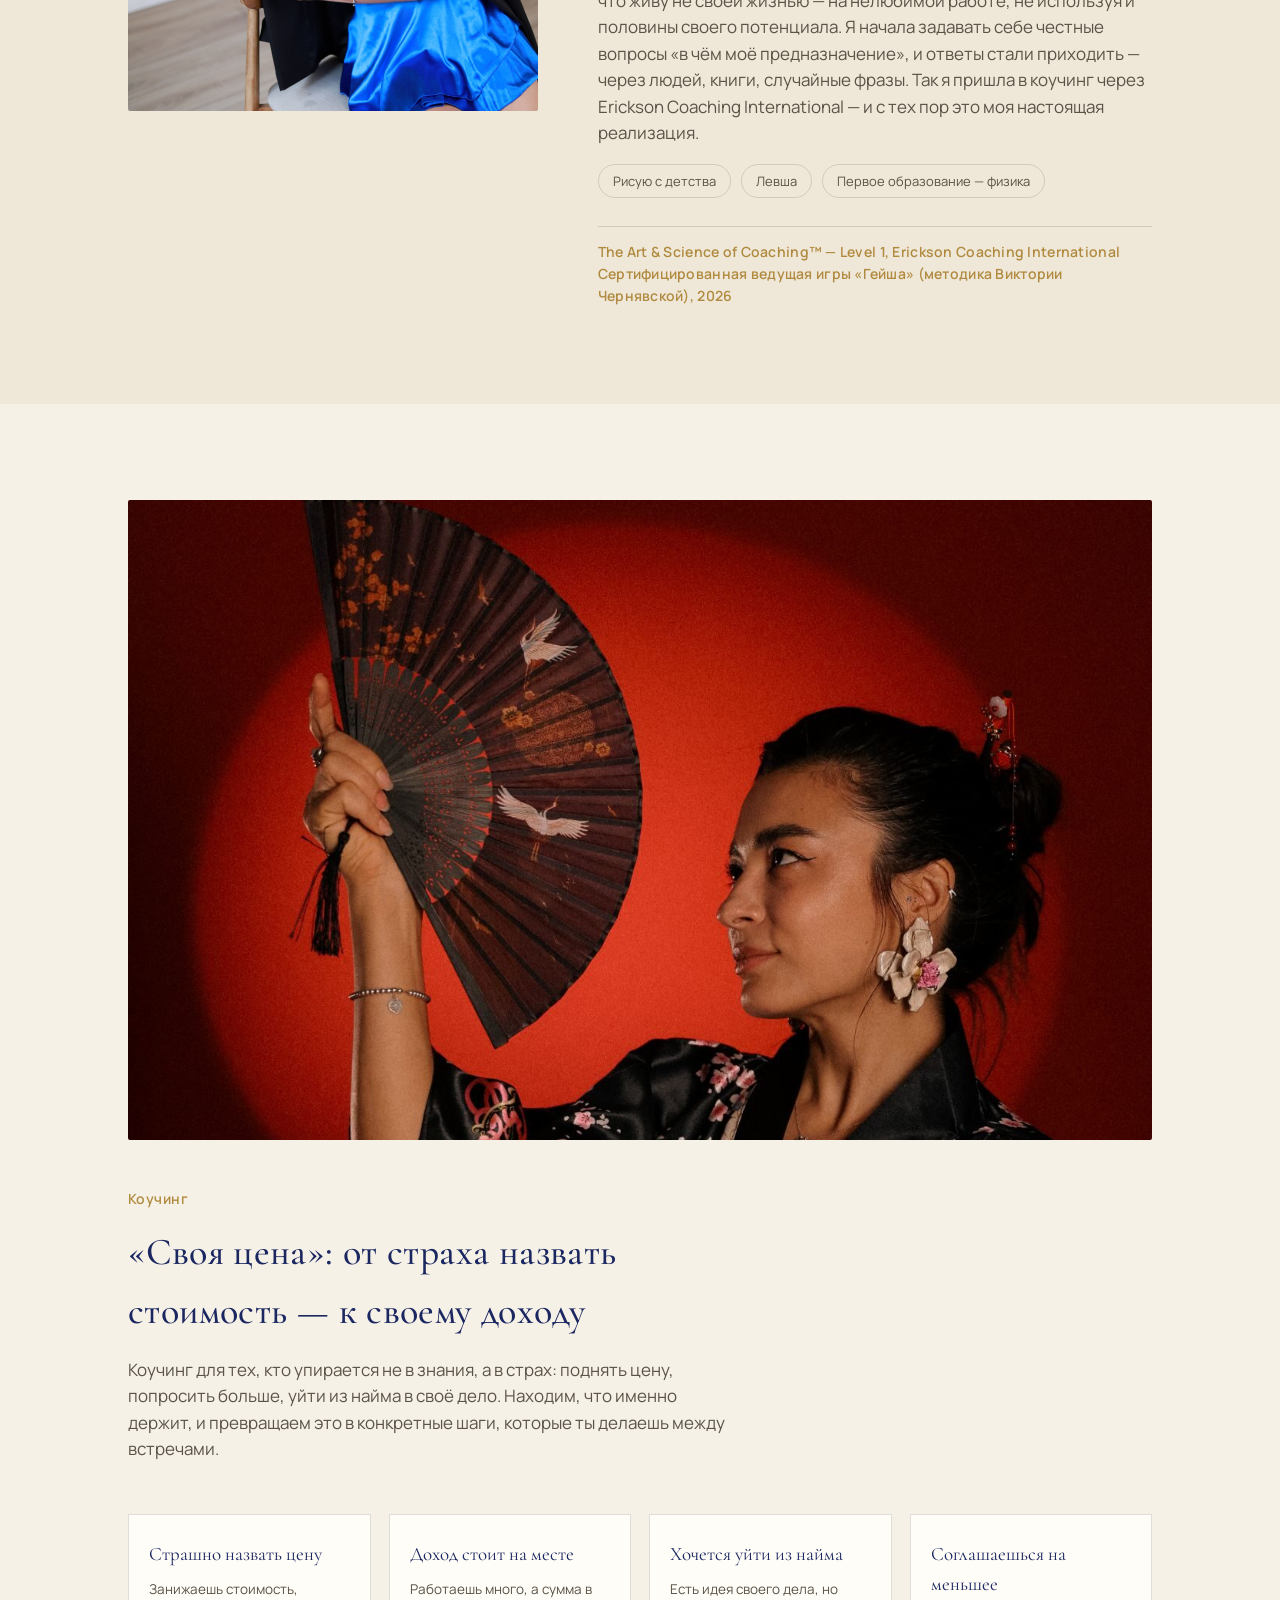
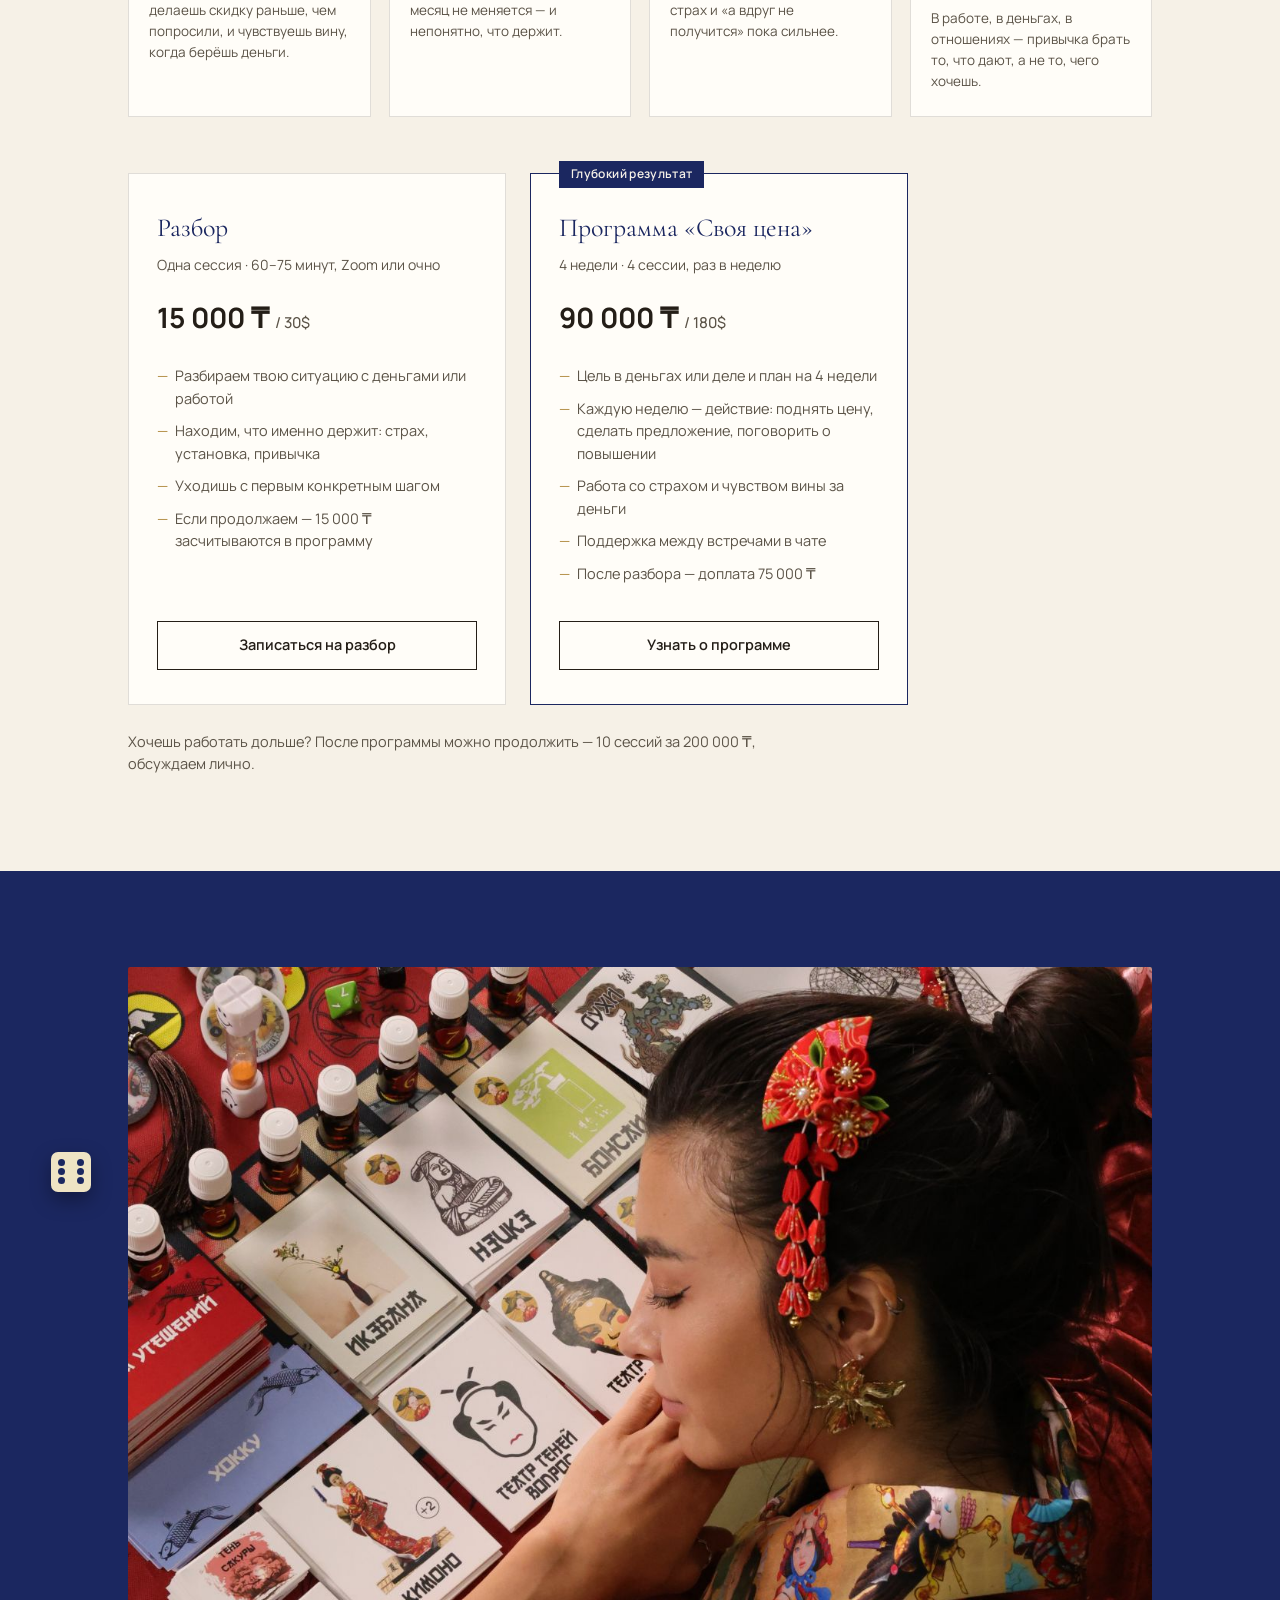
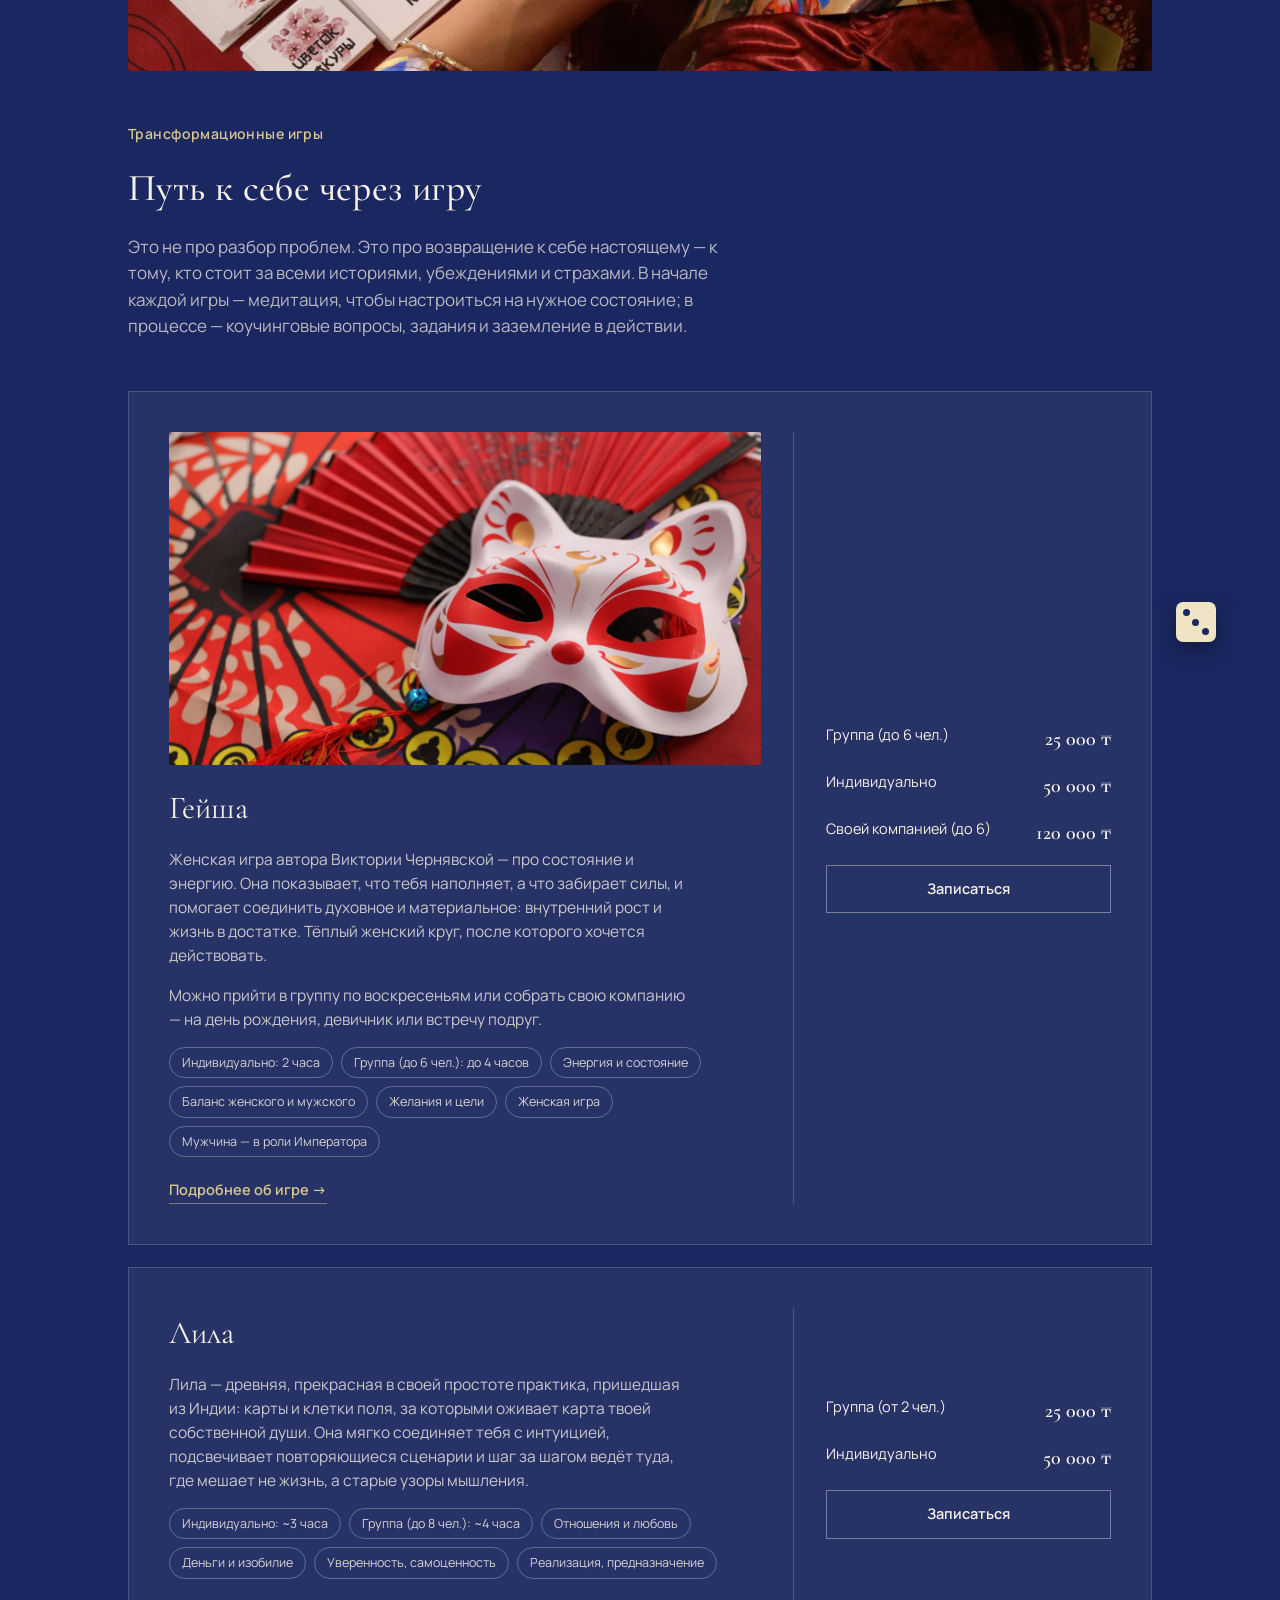
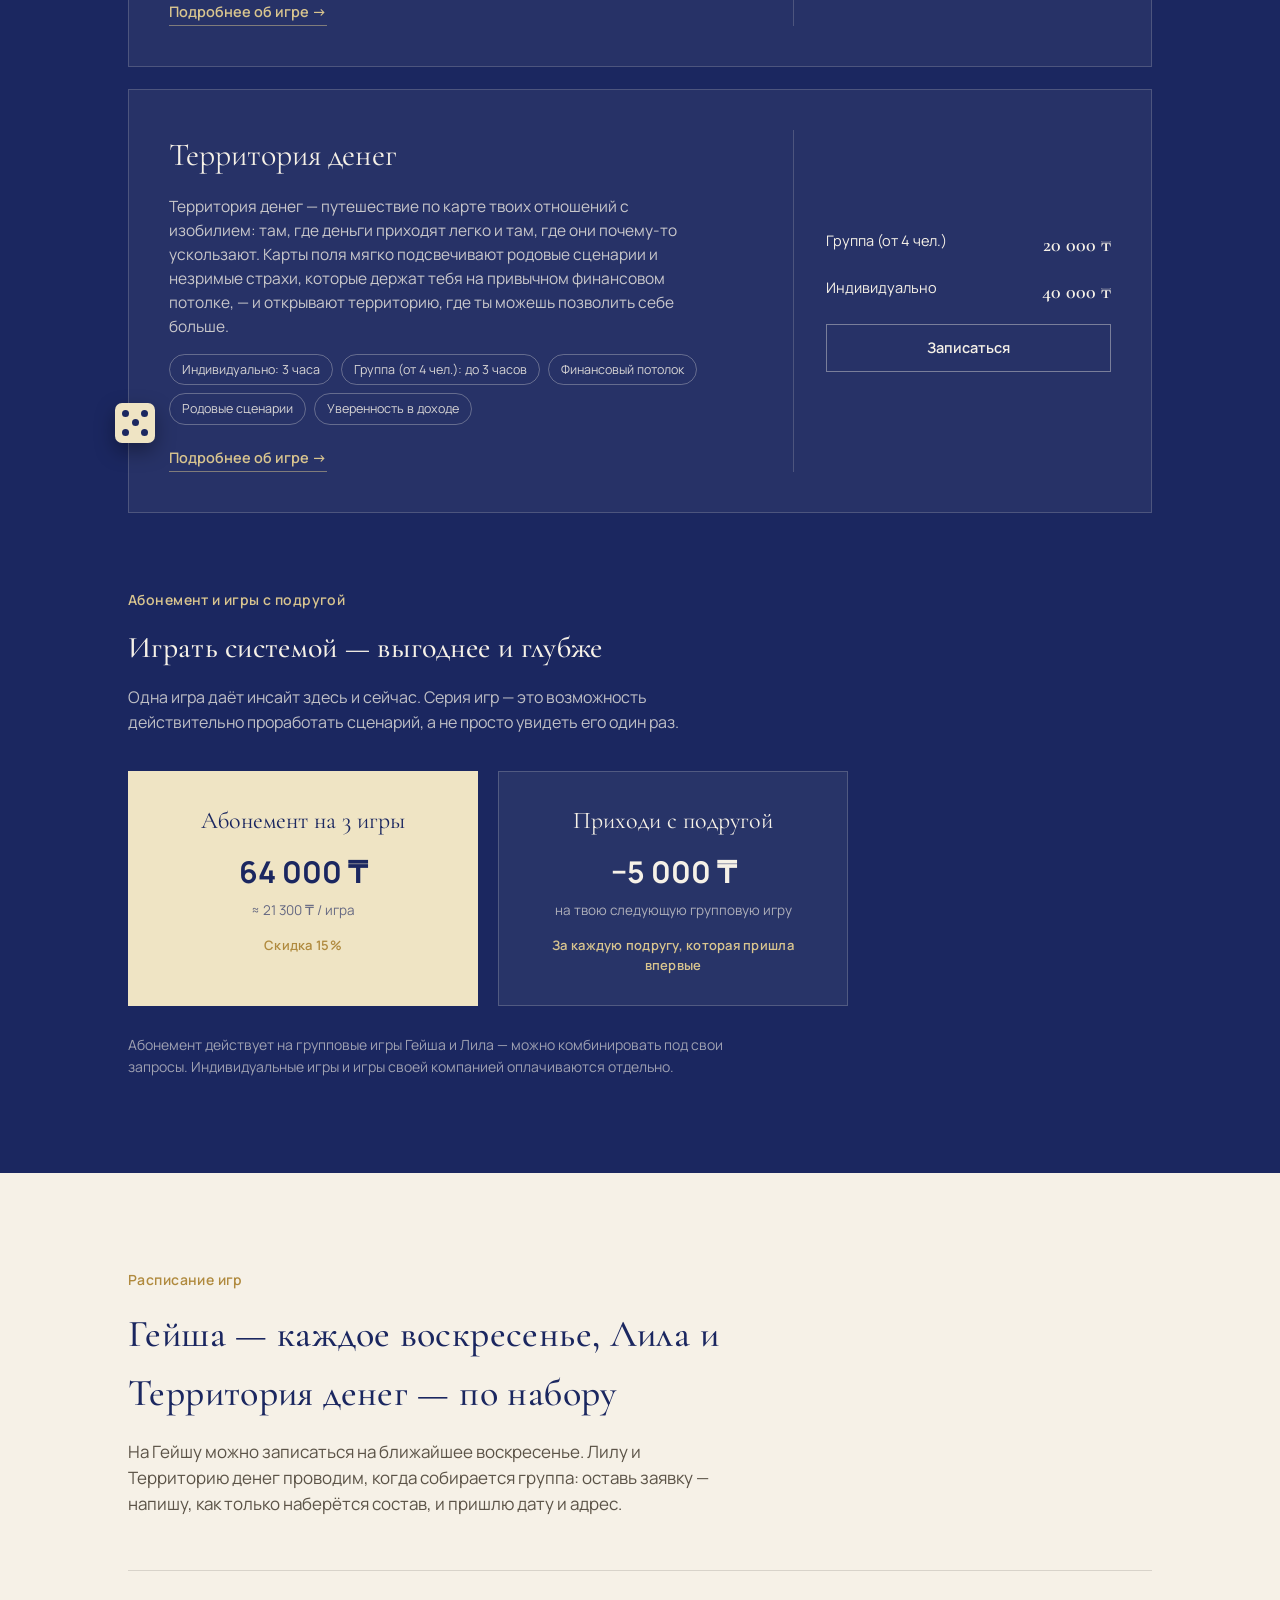
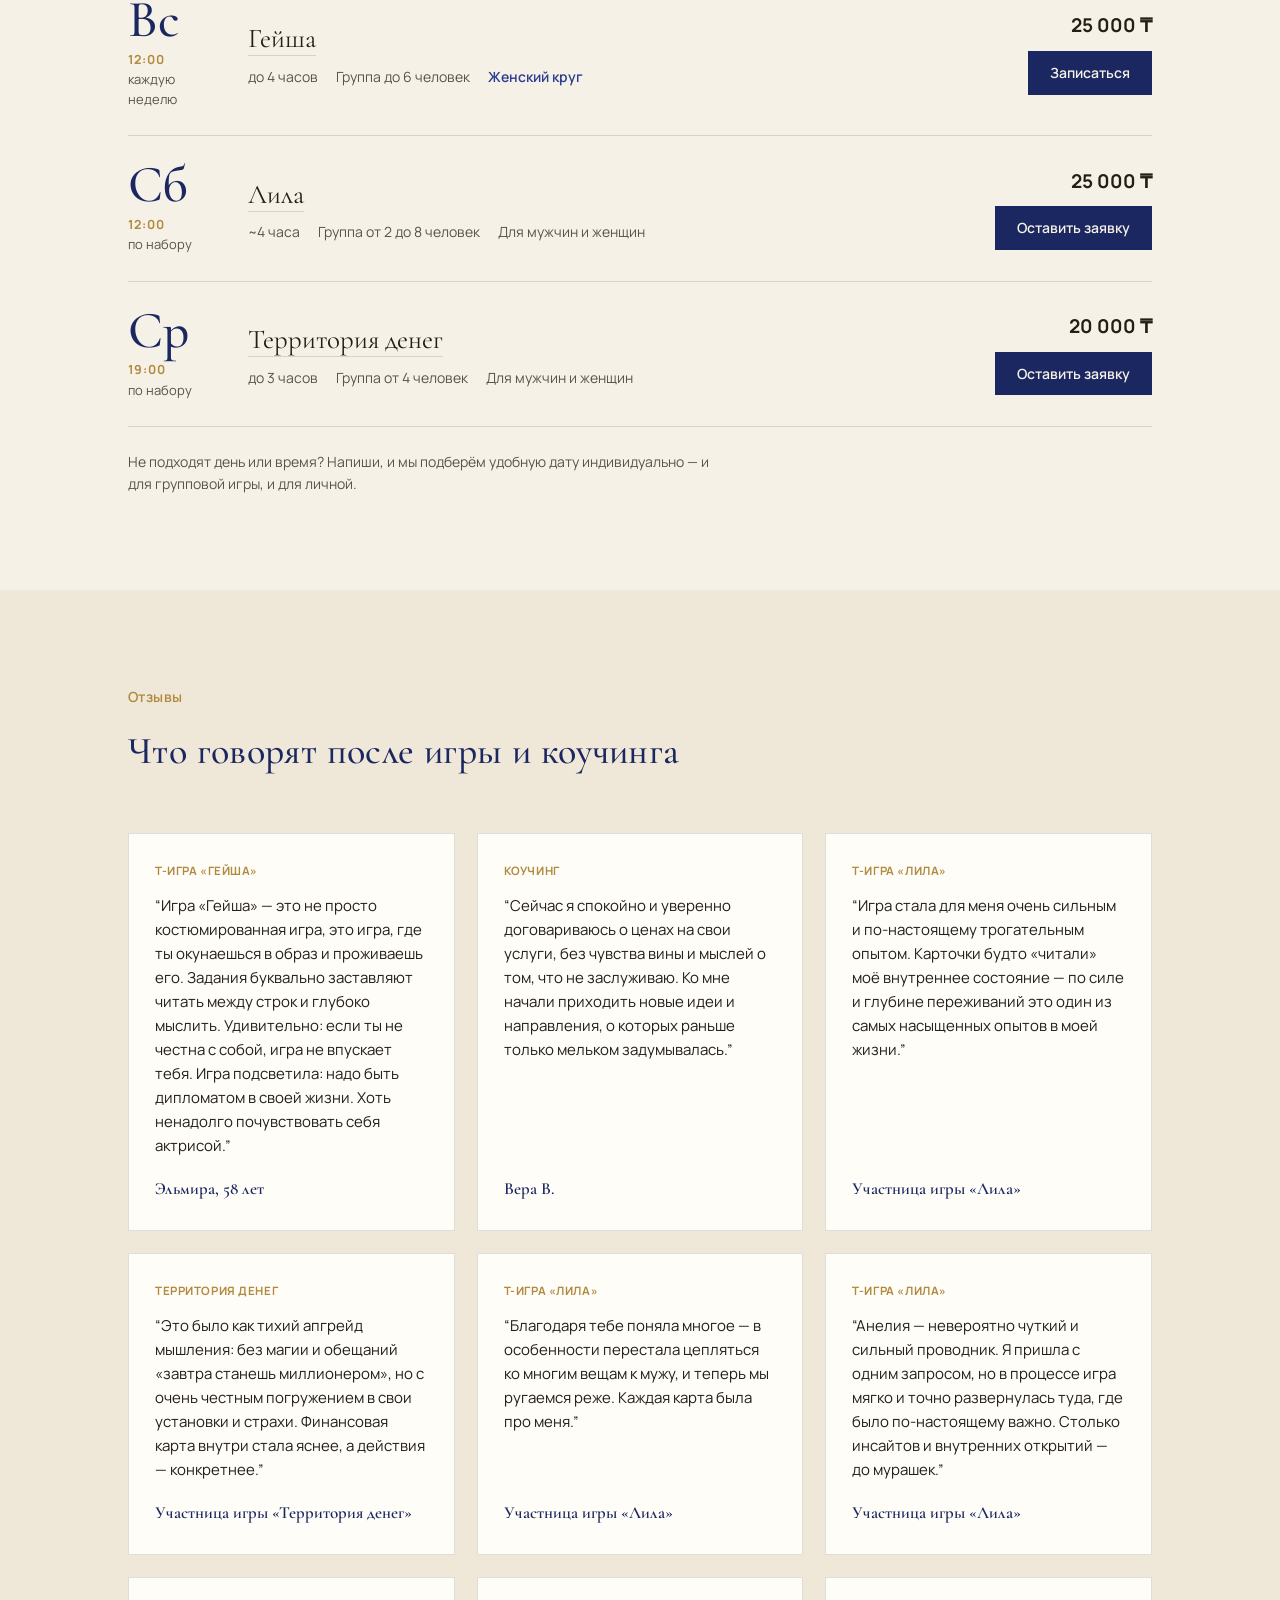
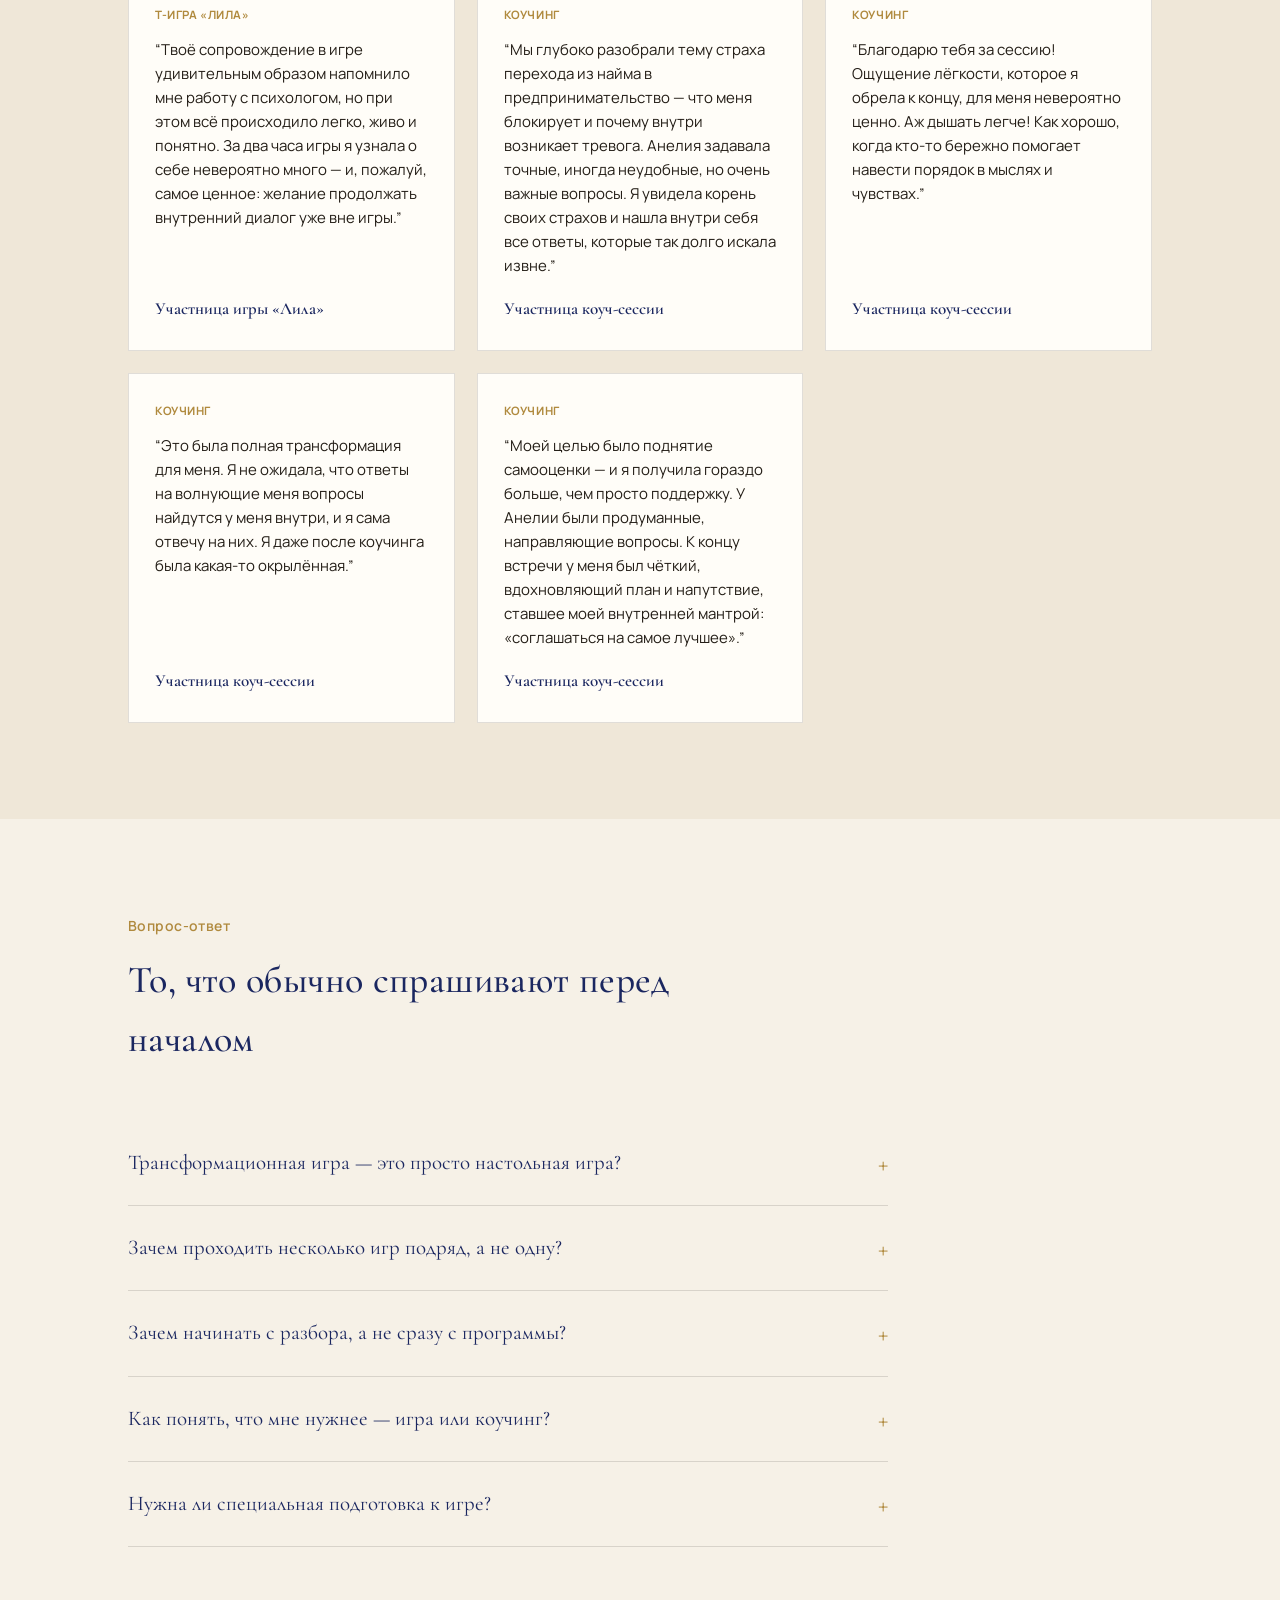
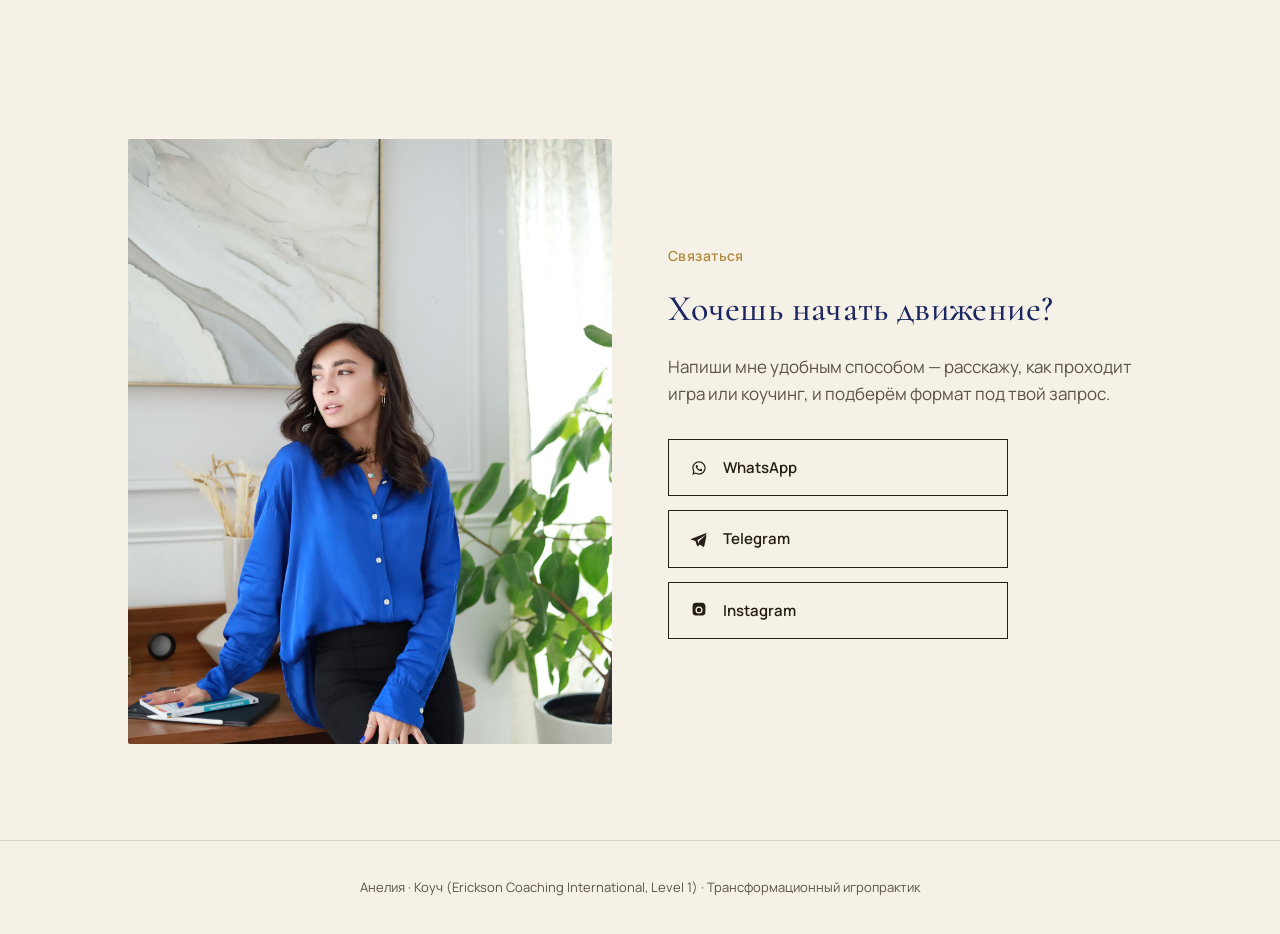
==== commit 4e608ab3: "Гейша: тёмно-красный цвет страницы под фото; абонемент только на Гейшу и Лилу Co-Authored-By: Claude" ====
--- a/index.html
+++ b/index.html
@@ -733,7 +733,7 @@
           <div class="sub-save">За каждую подругу, которая пришла впервые</div>
         </div>
       </div>
-      <p class="sub-note">Абонемент действует на групповые игры Гейша и Лила — можно комбинировать под свои запросы. Территорию денег можно включить в абонемент по договорённости. Индивидуальные игры и игры своей компанией оплачиваются отдельно.</p>
+      <p class="sub-note">Абонемент действует на групповые игры Гейша и Лила — можно комбинировать под свои запросы. Индивидуальные игры и игры своей компанией оплачиваются отдельно.</p>
     </div>
   </div>
 </section>
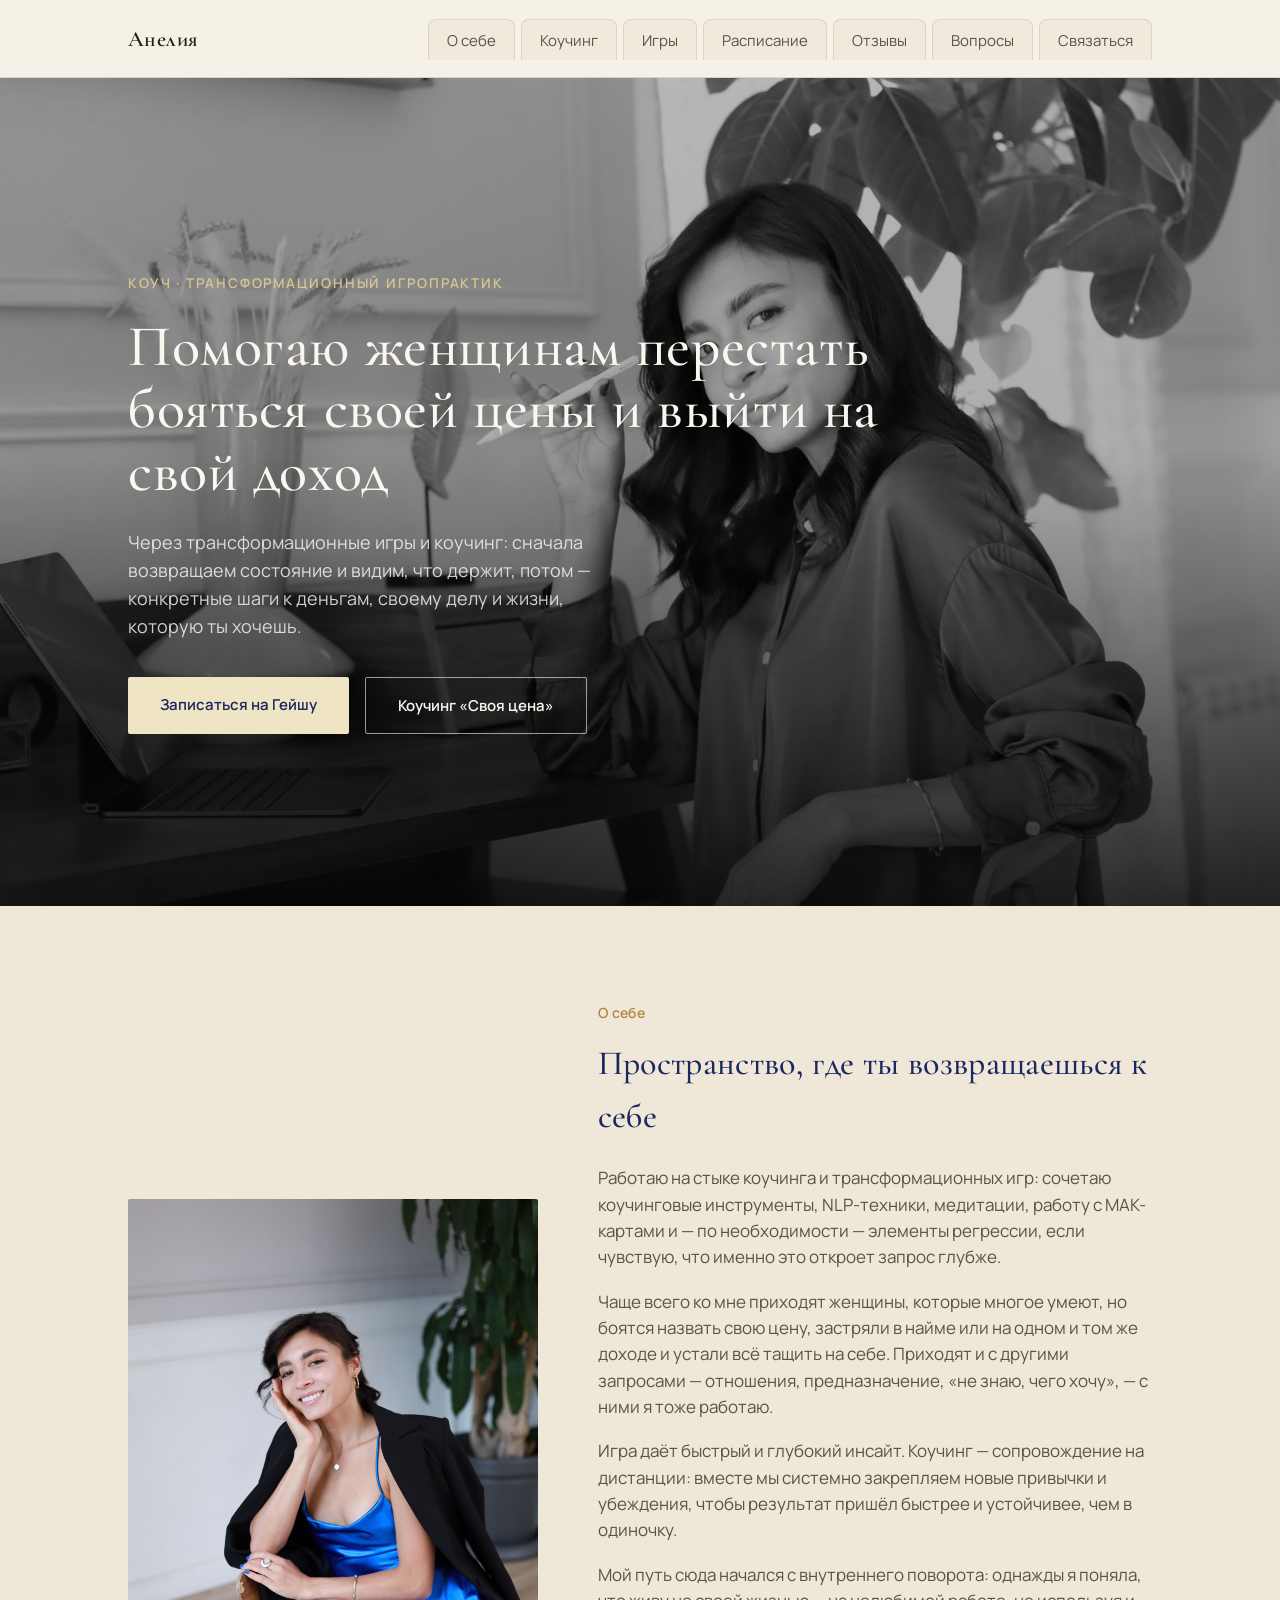
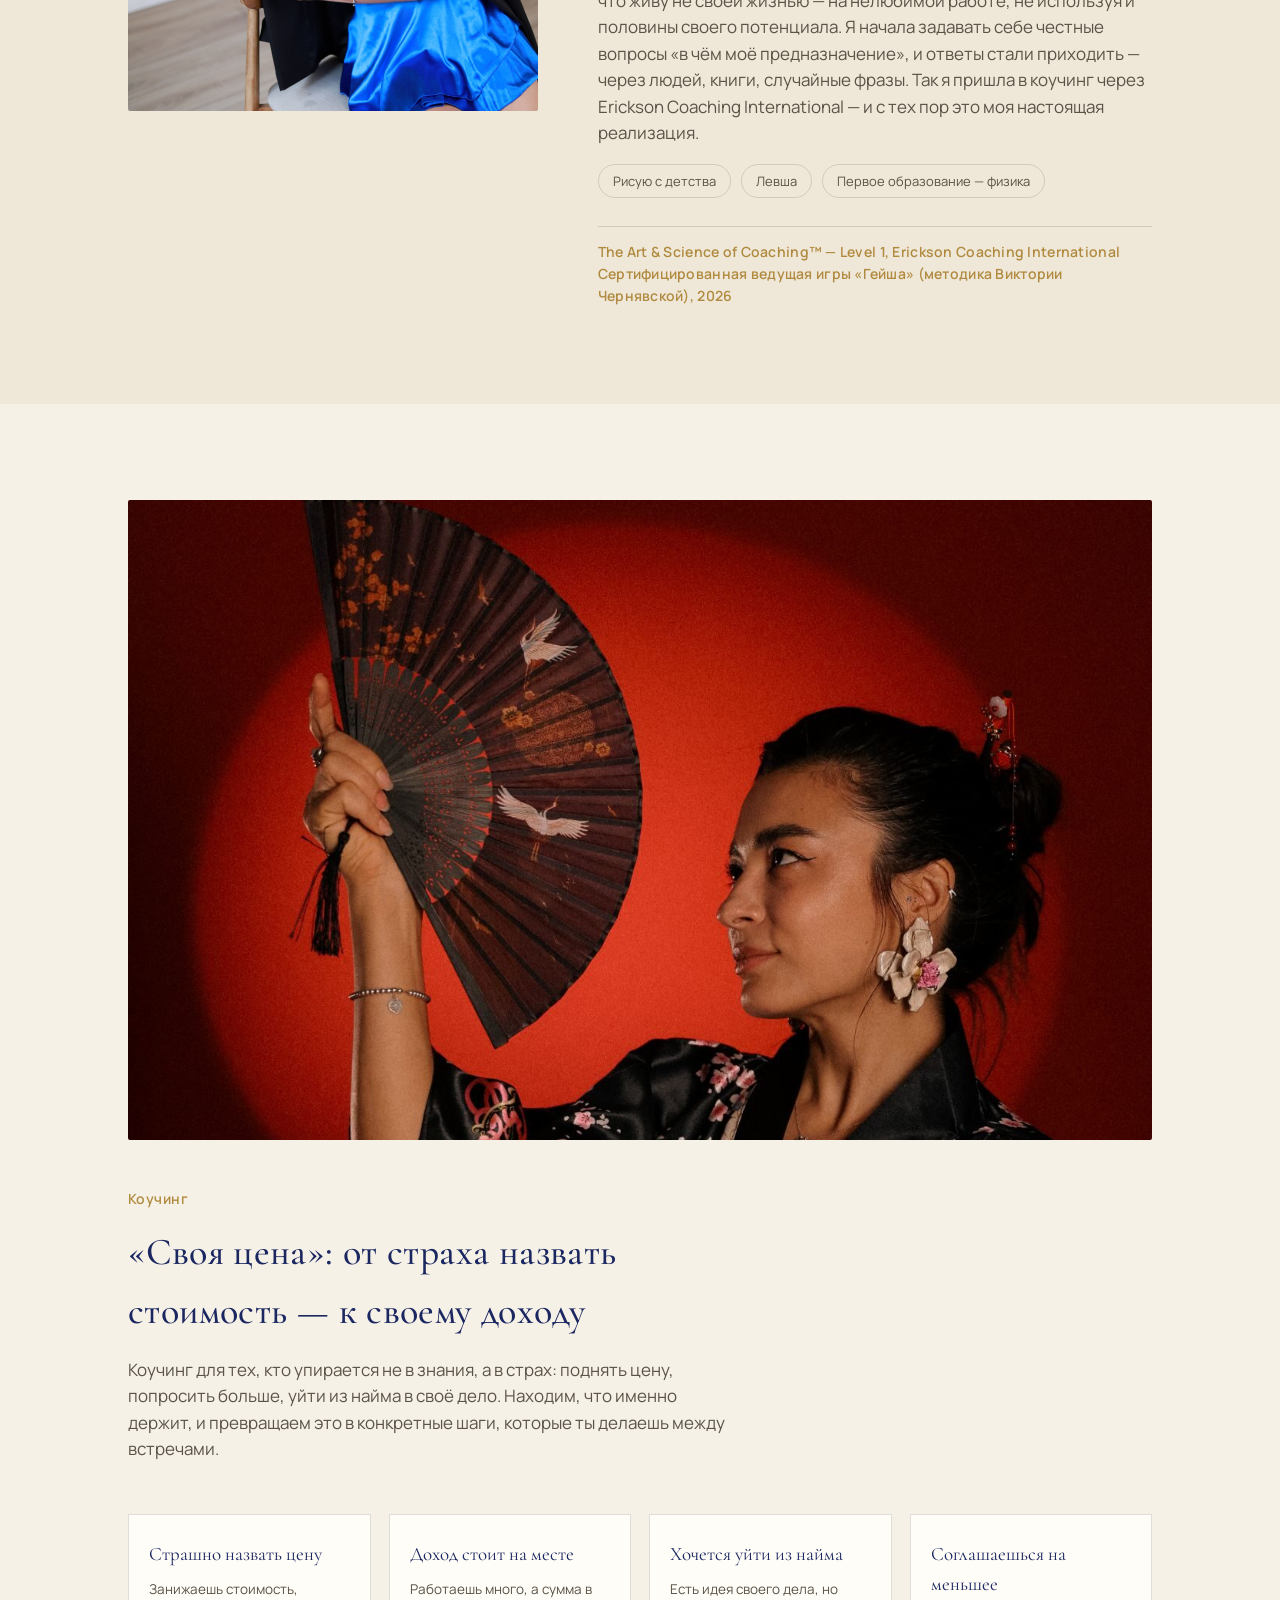
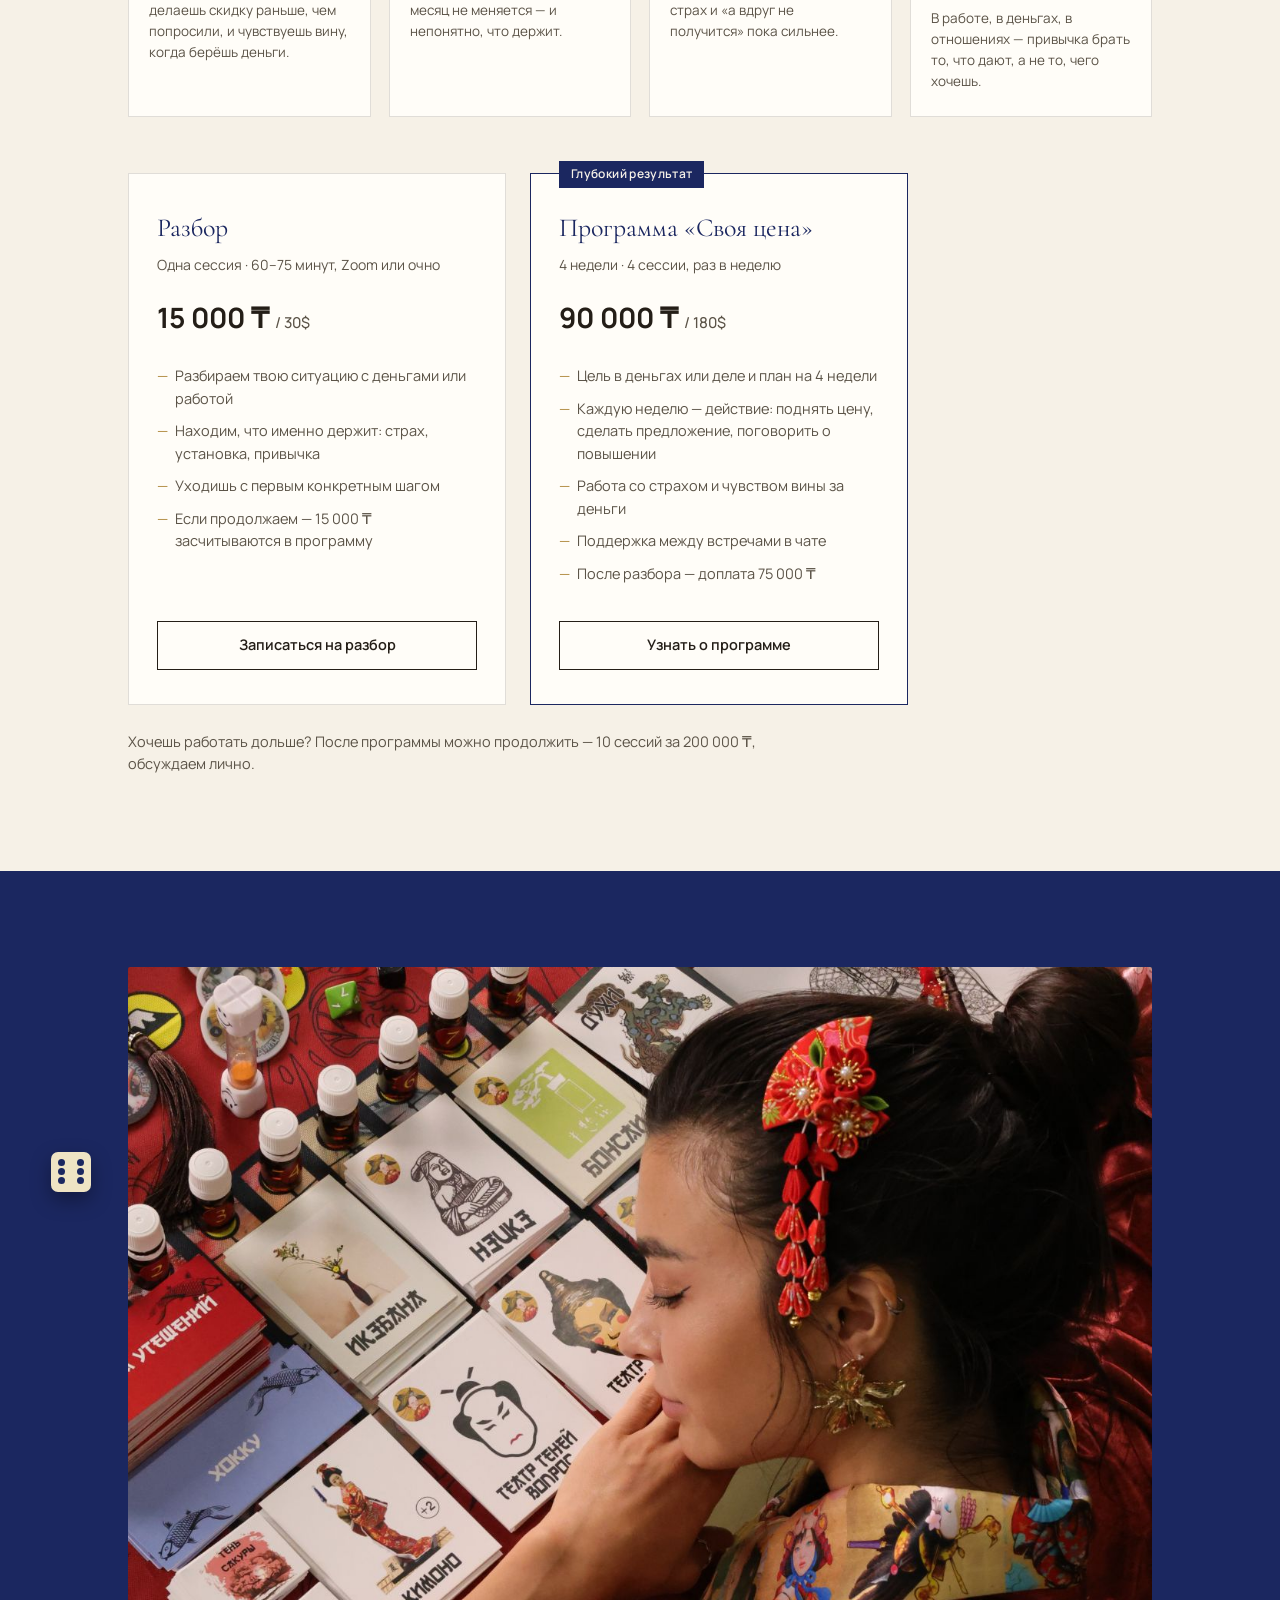
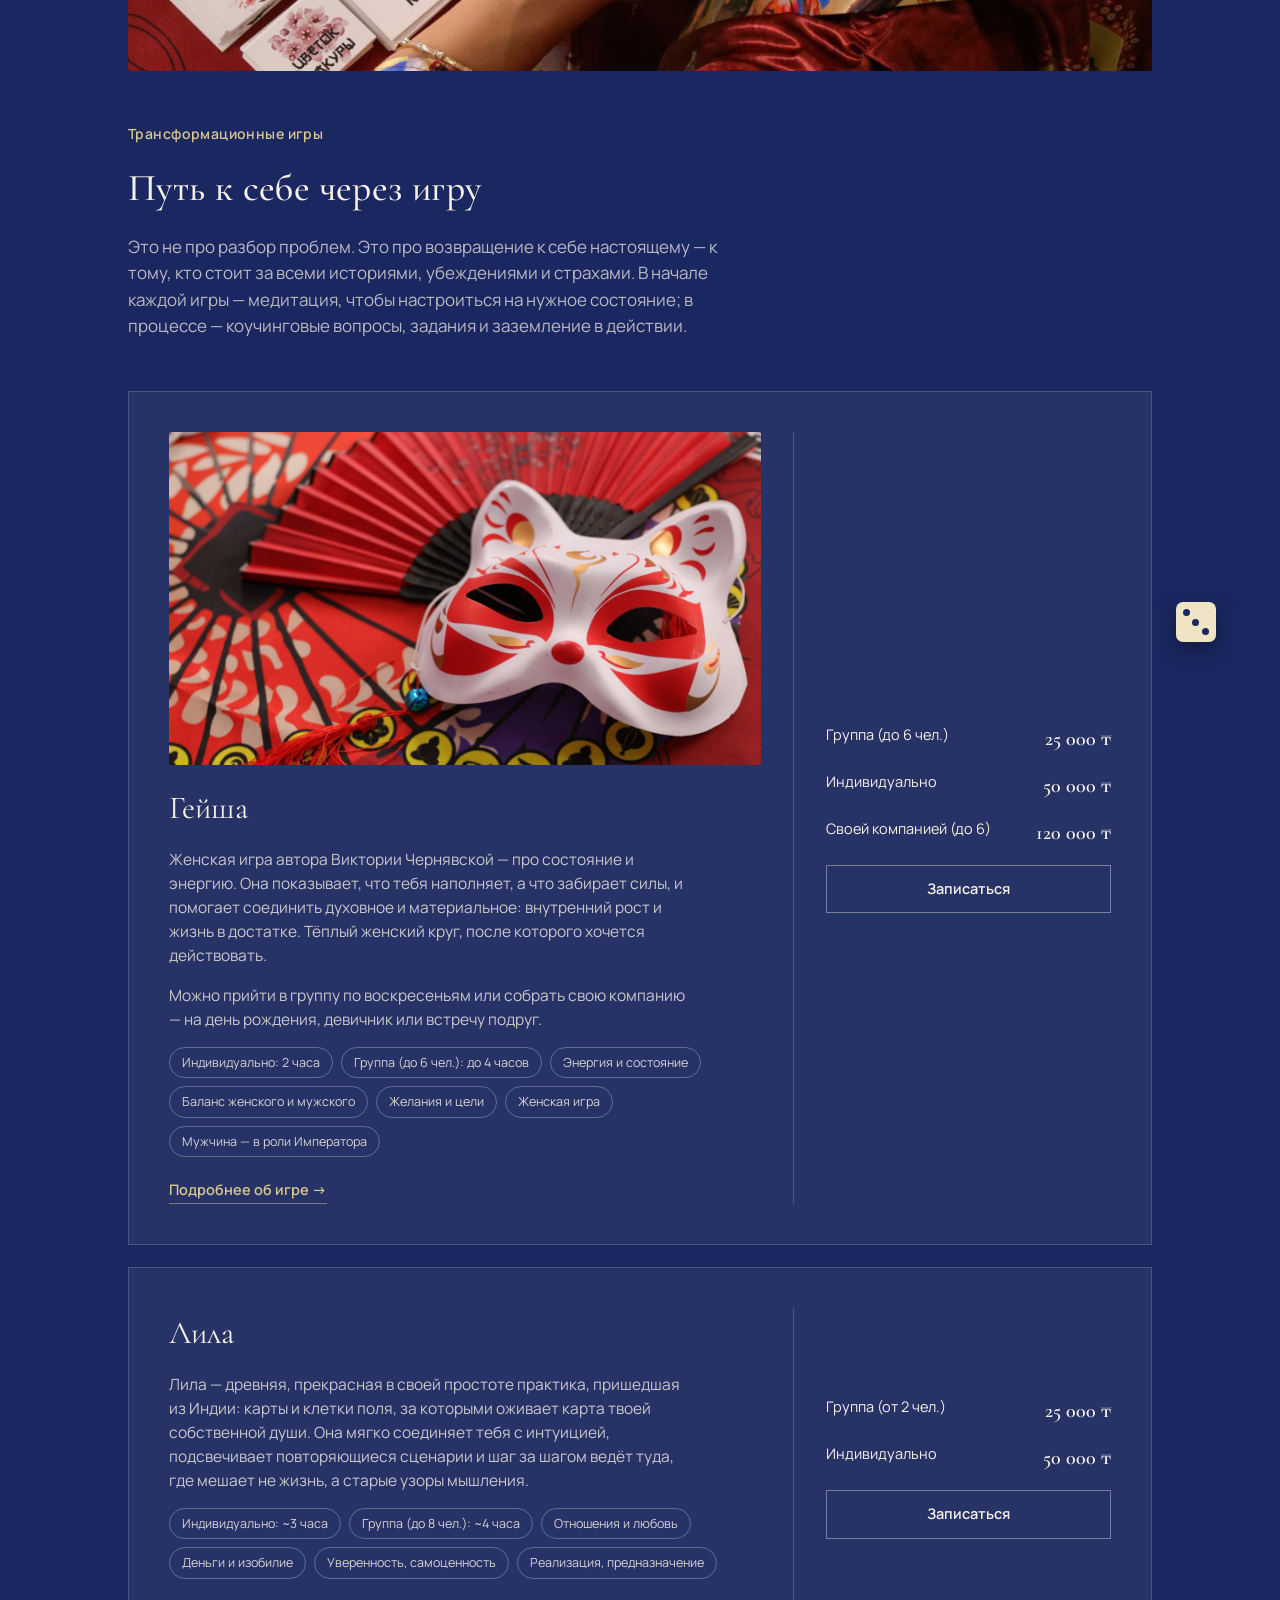
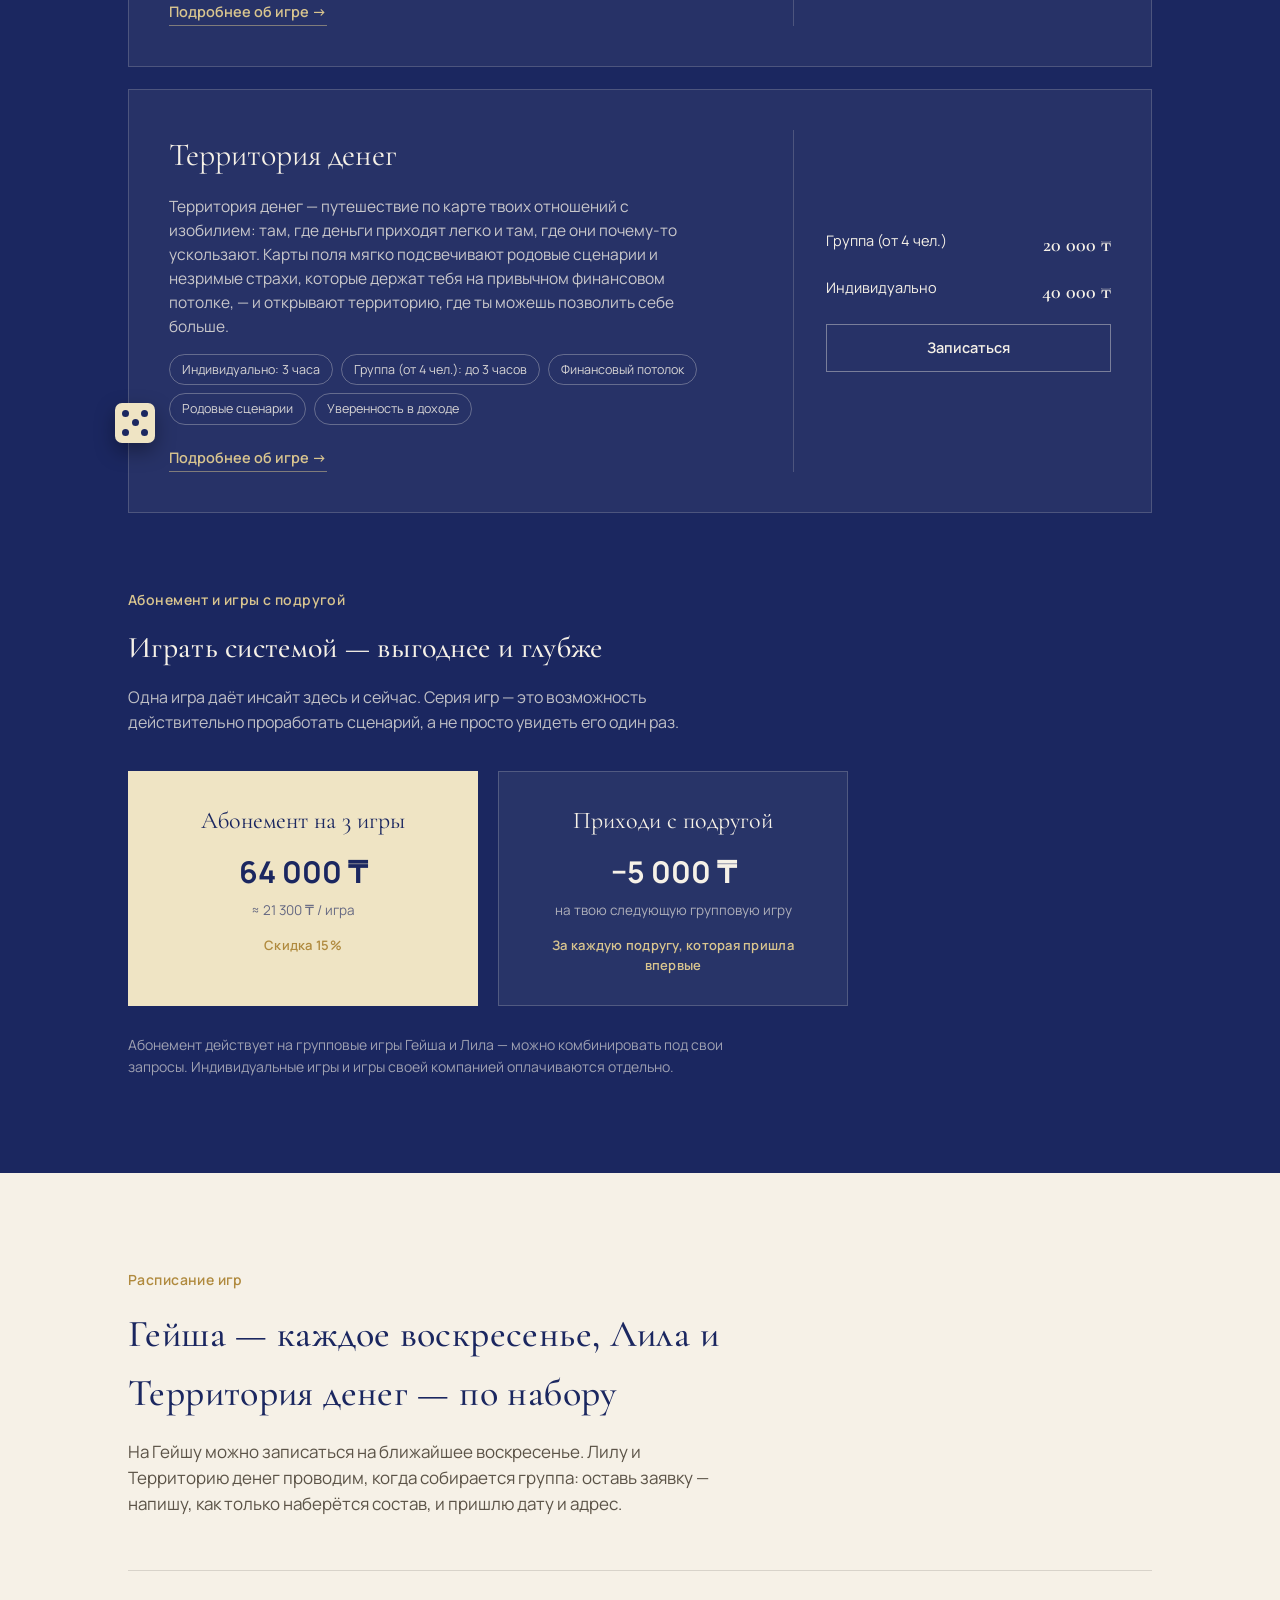
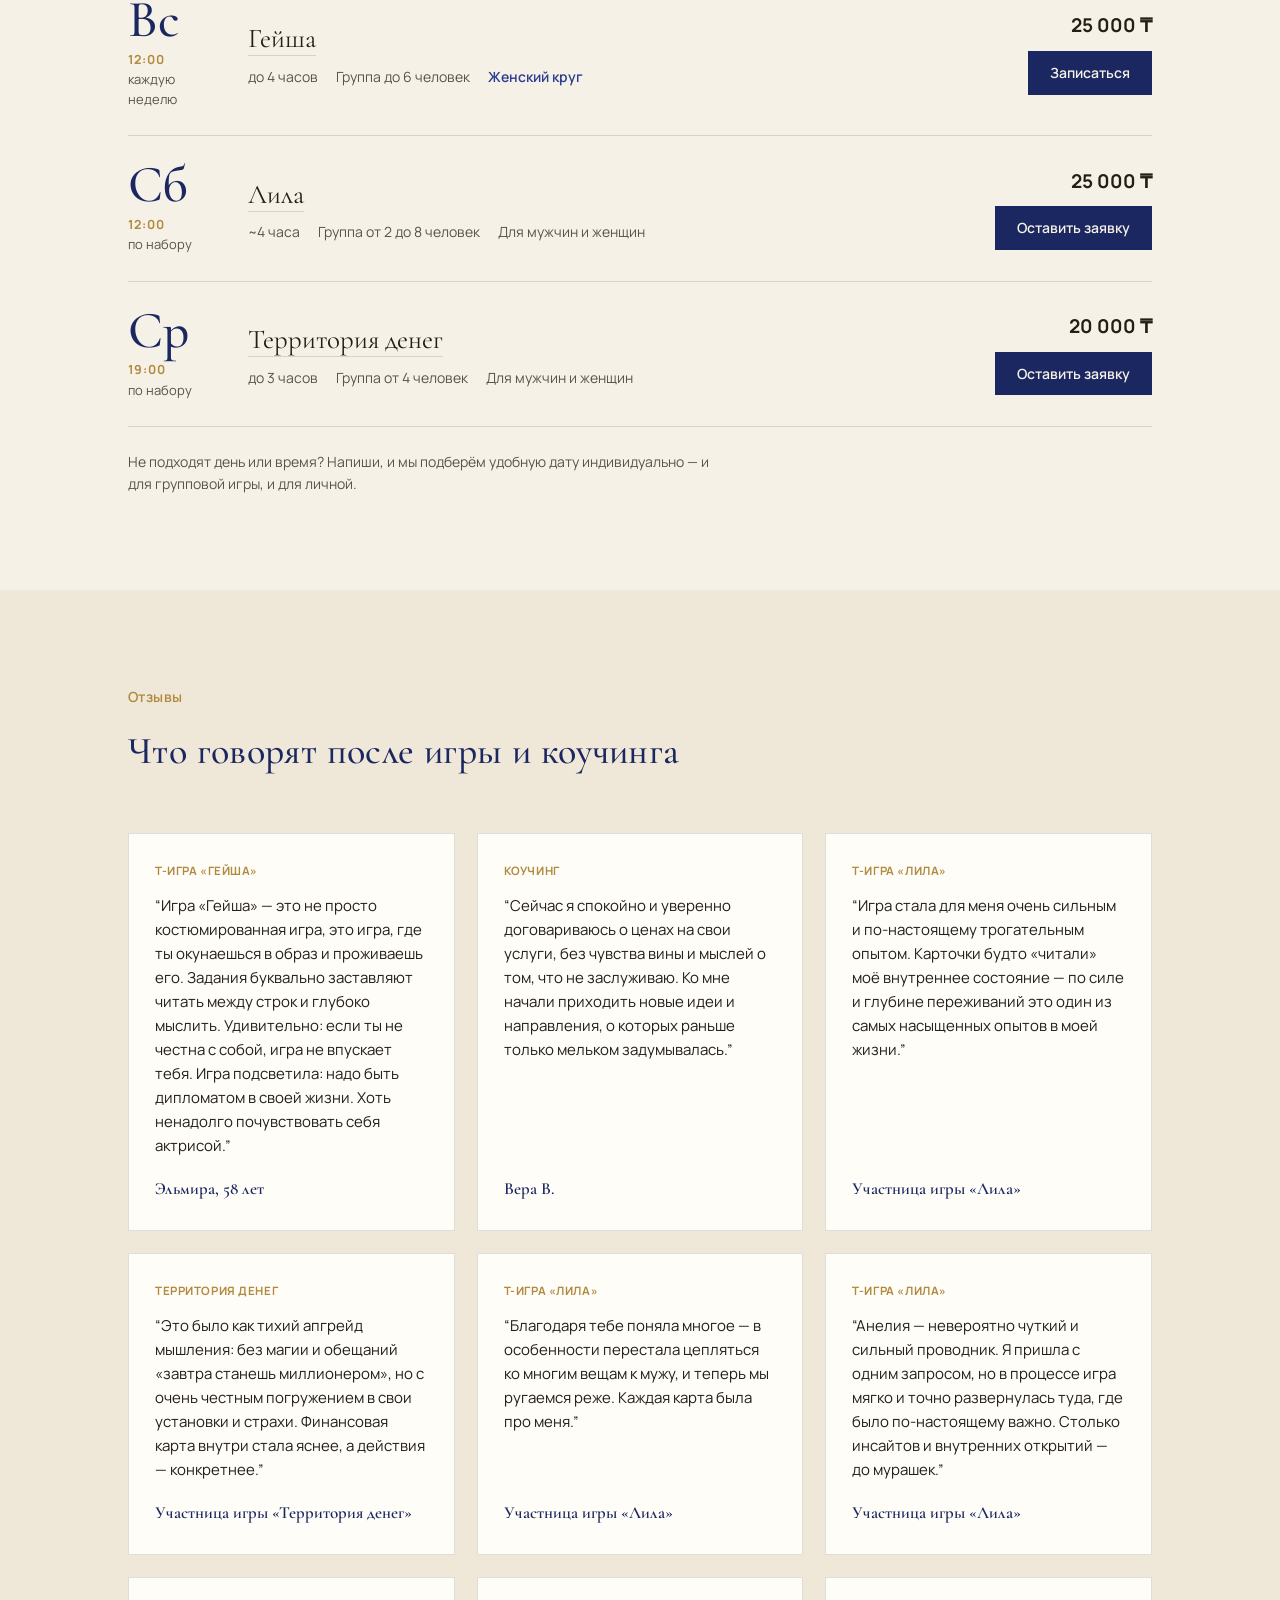
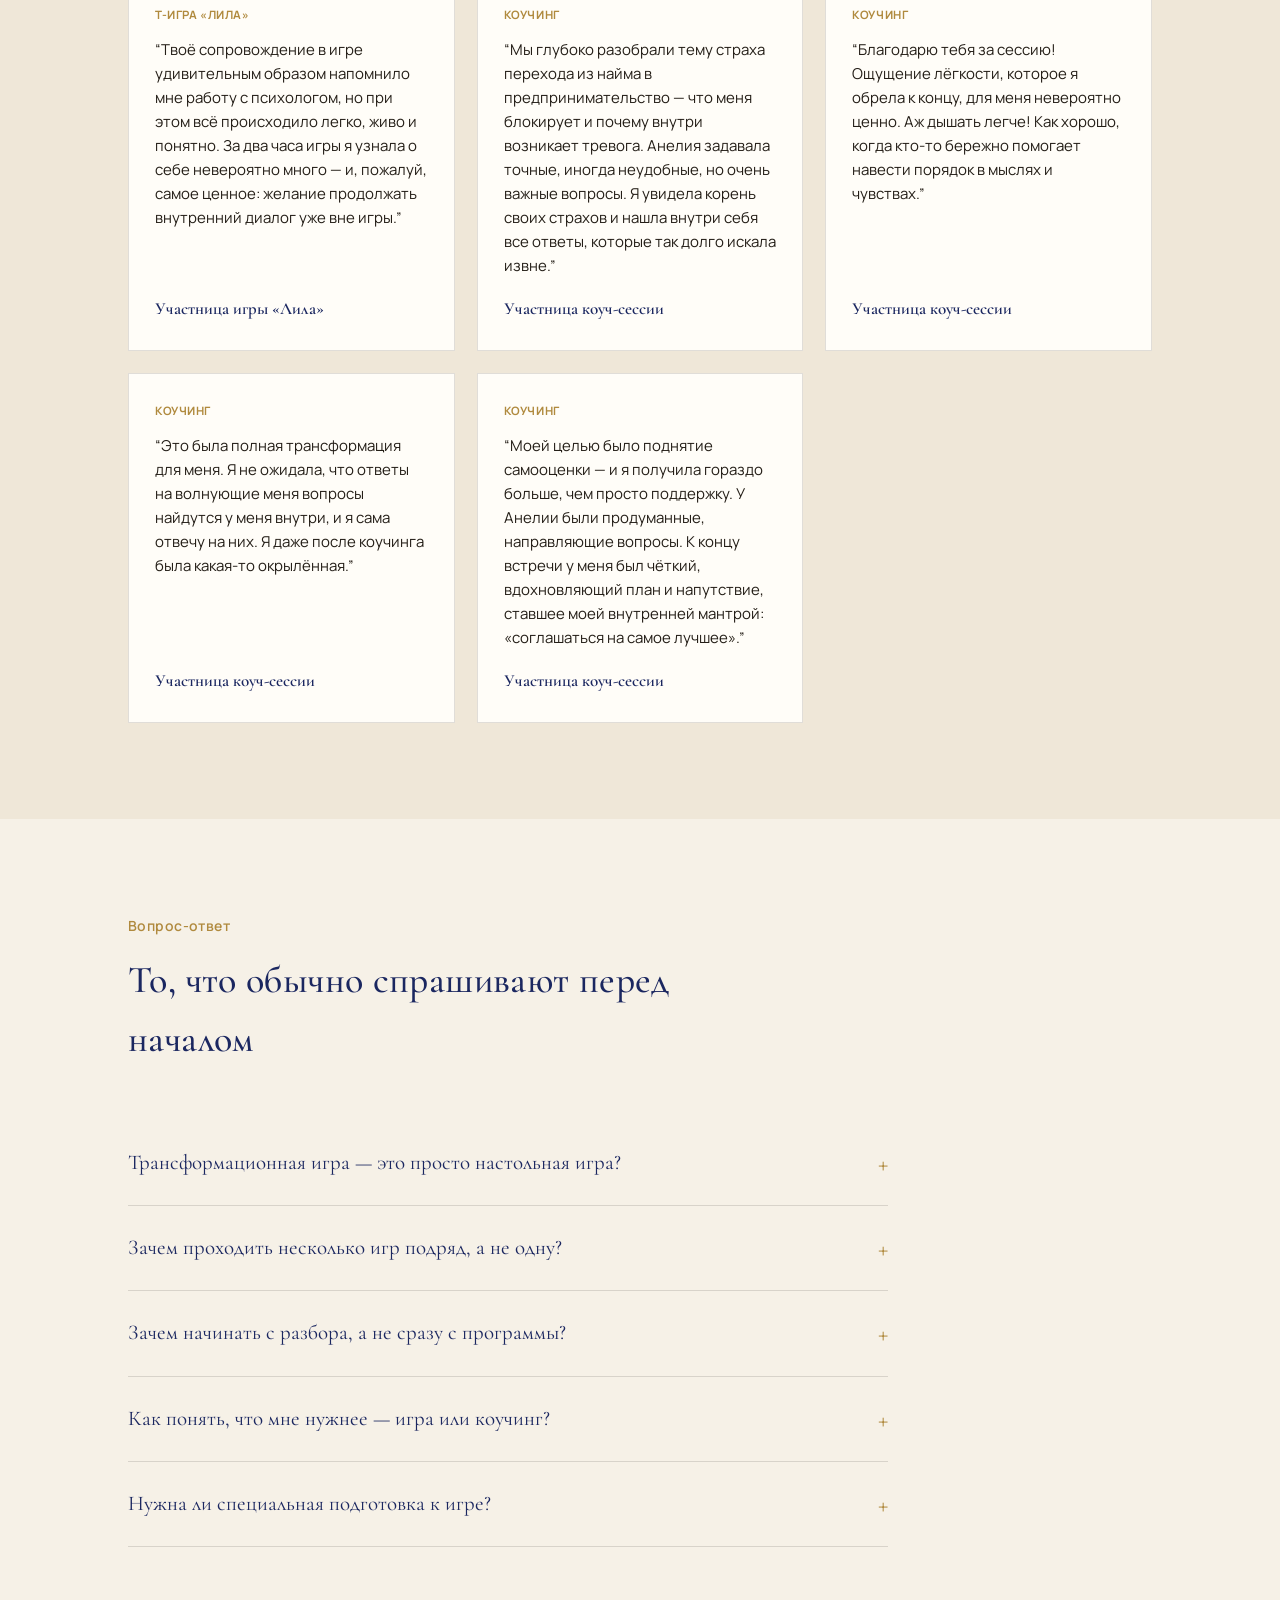
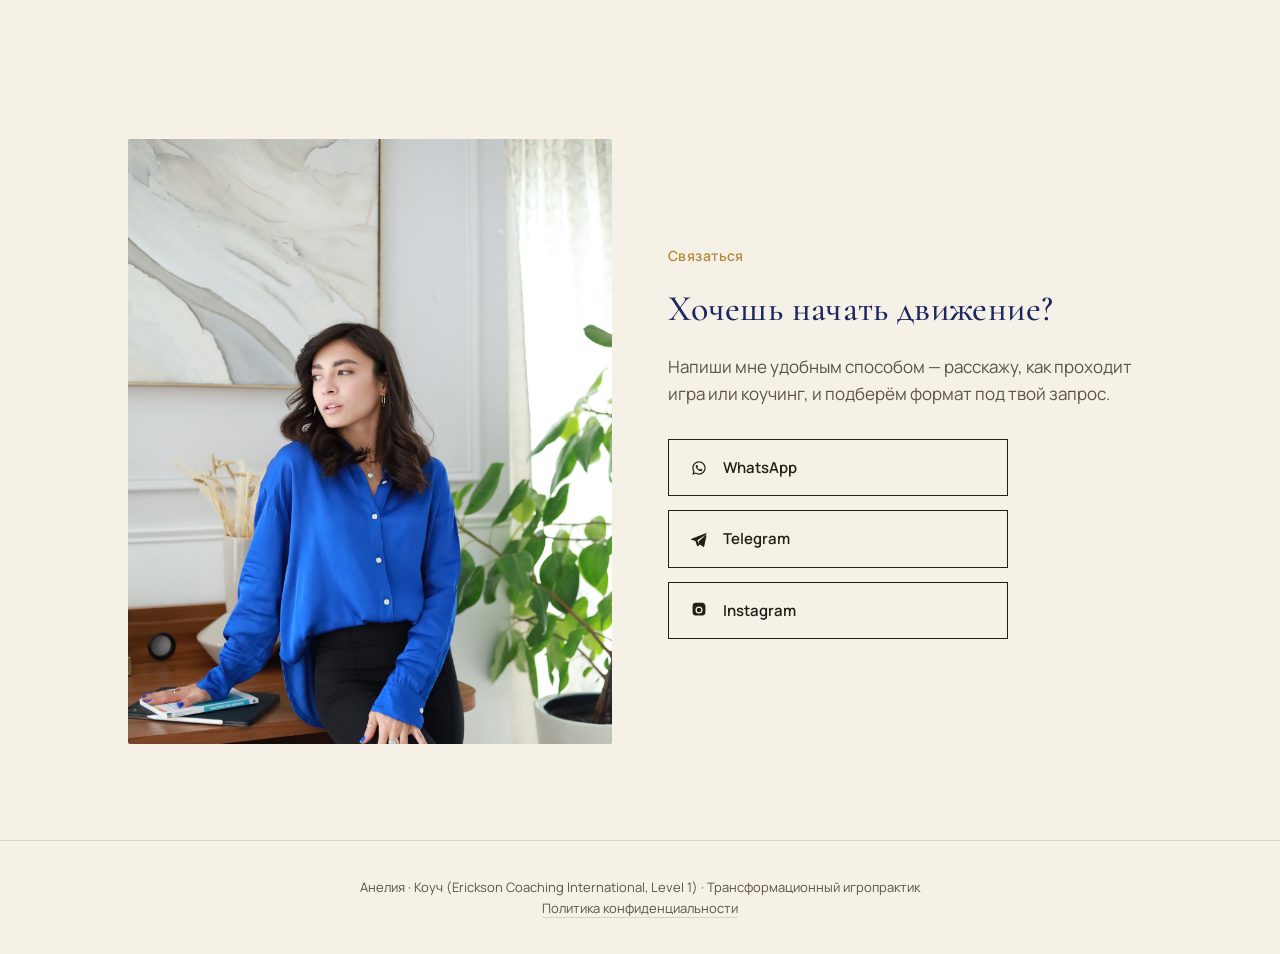
==== commit 8985e026: "Политика конфиденциальности и ссылка на неё в подвале всех страниц Co-Authored-By: Claude Opus 5.5 <" ====
--- a/index.html
+++ b/index.html
@@ -898,7 +898,8 @@
 </section>
 
 <footer>
-  Анелия · Коуч (Erickson Coaching International, Level 1) · Трансформационный игропрактик
+  Анелия · Коуч (Erickson Coaching International, Level 1) · Трансформационный игропрактик<br>
+  <a href="privacy.html" style="border-bottom:1px solid var(--line);">Политика конфиденциальности</a>
 </footer>
 
 </body>
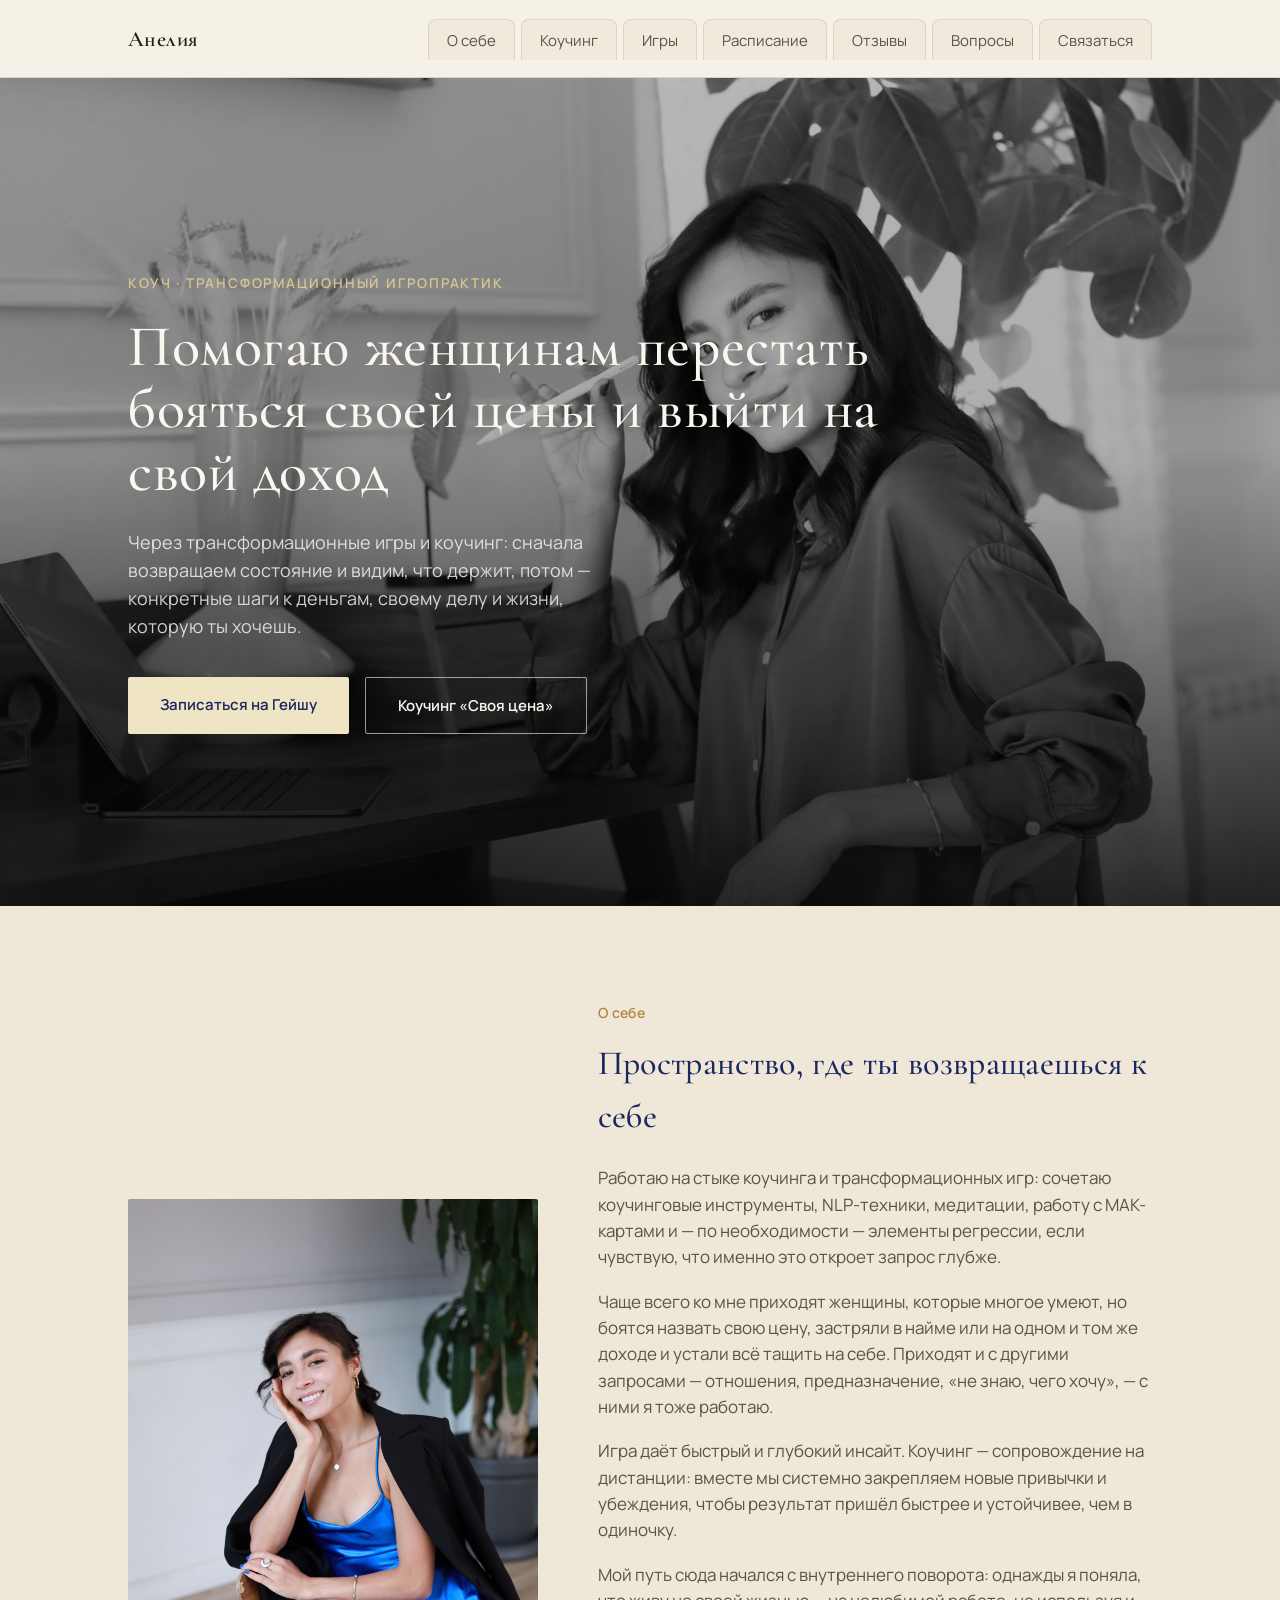
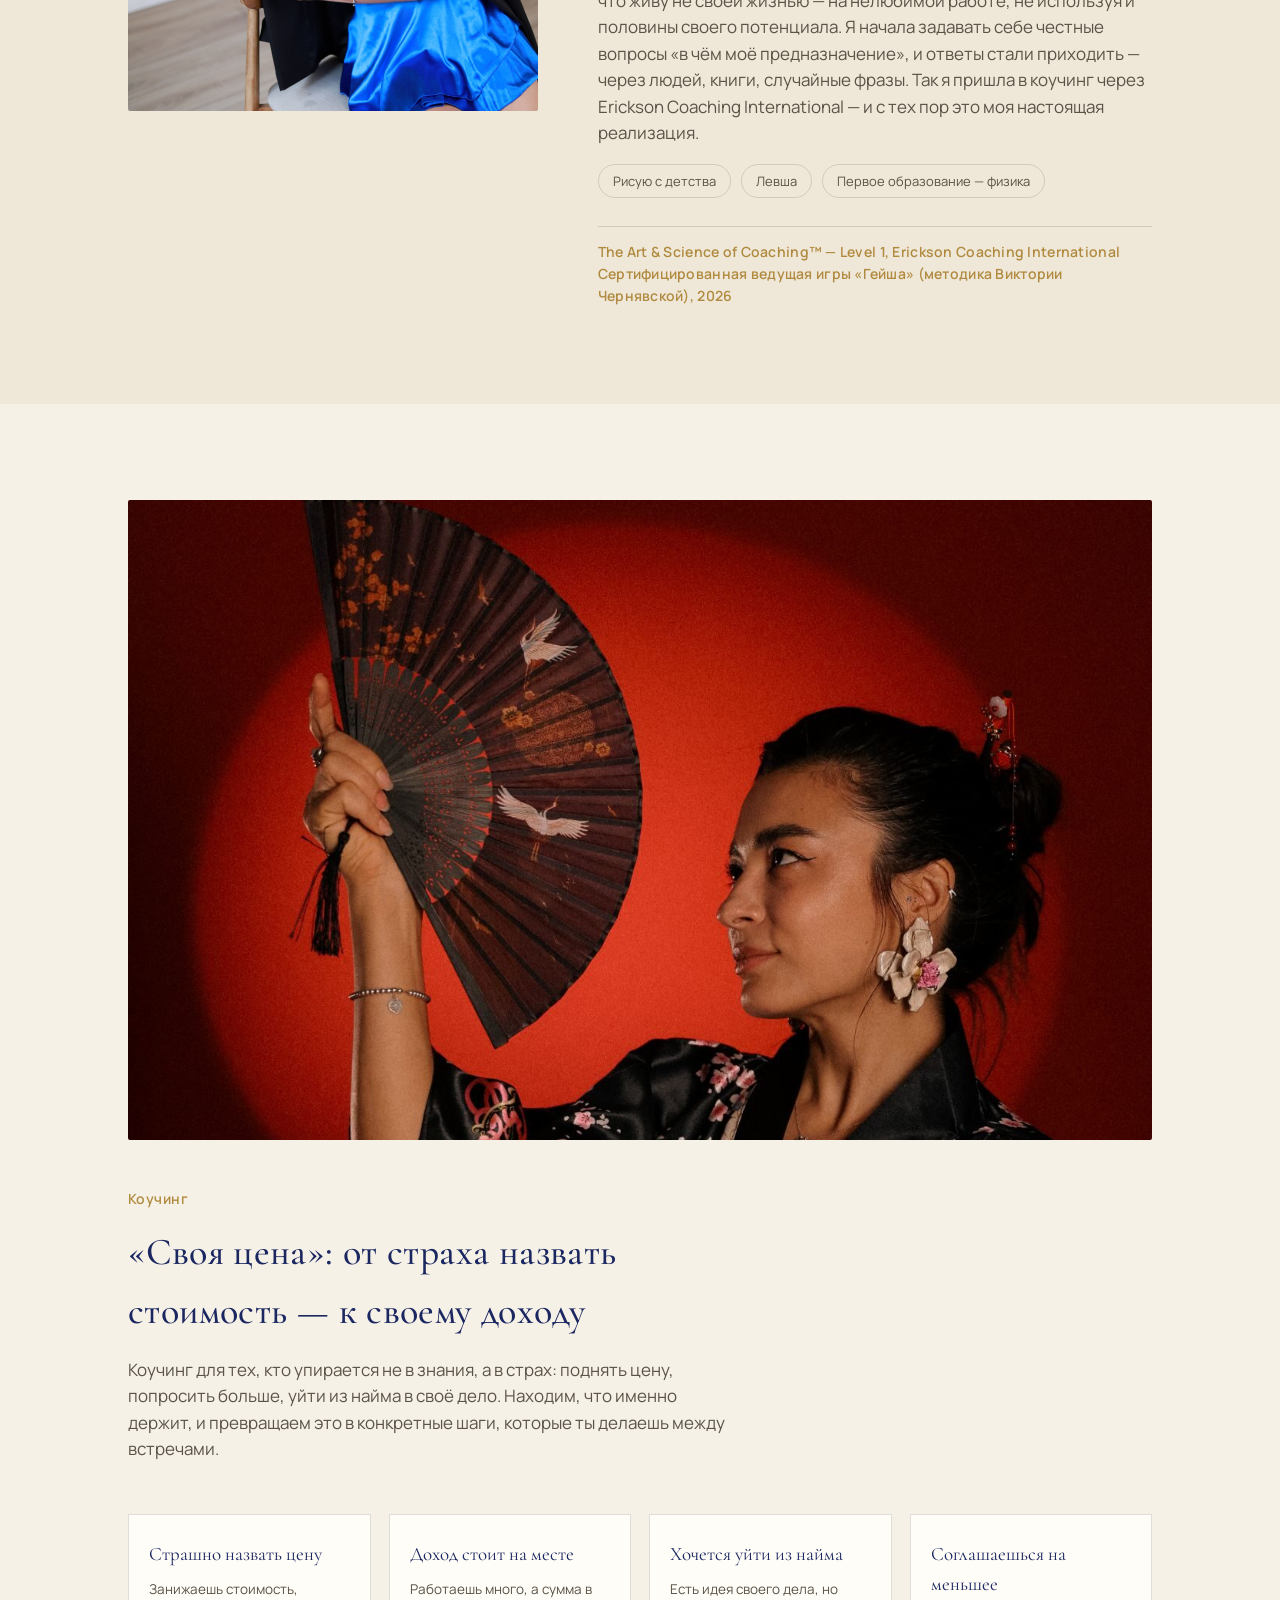
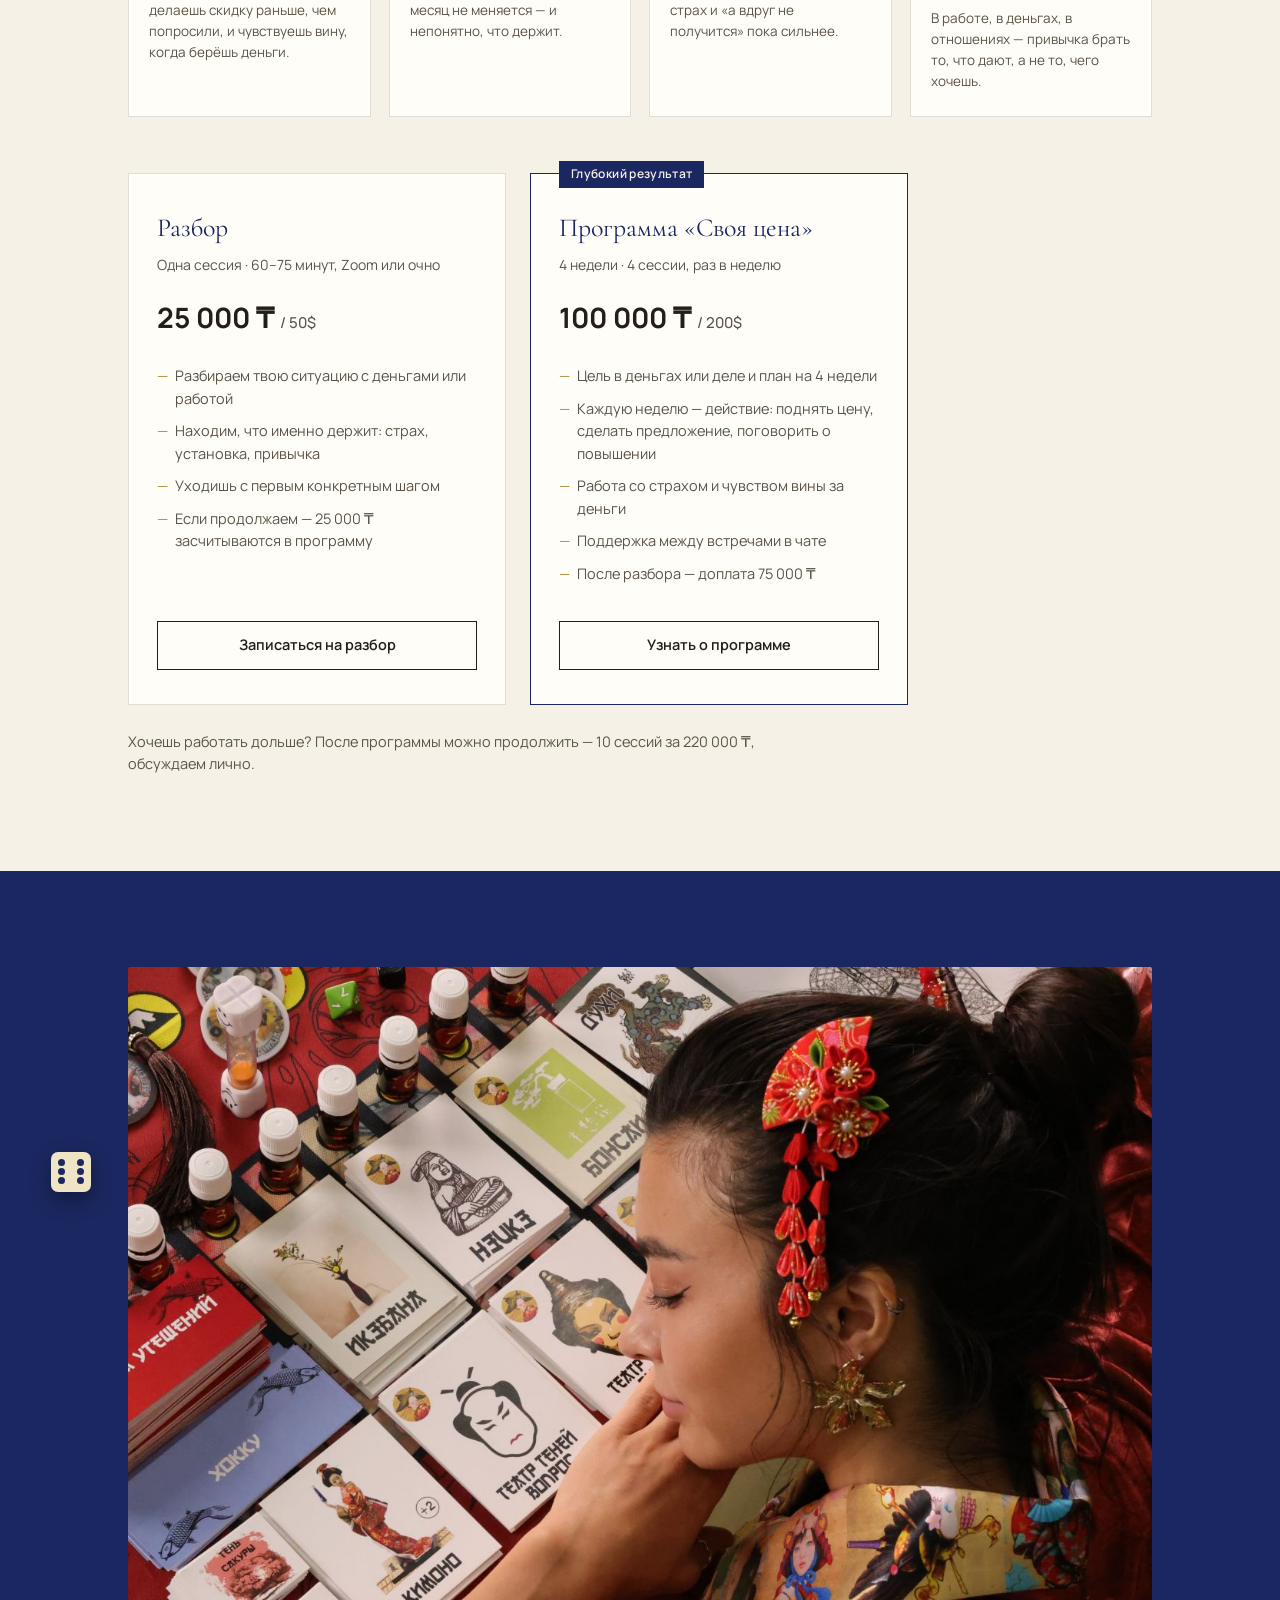
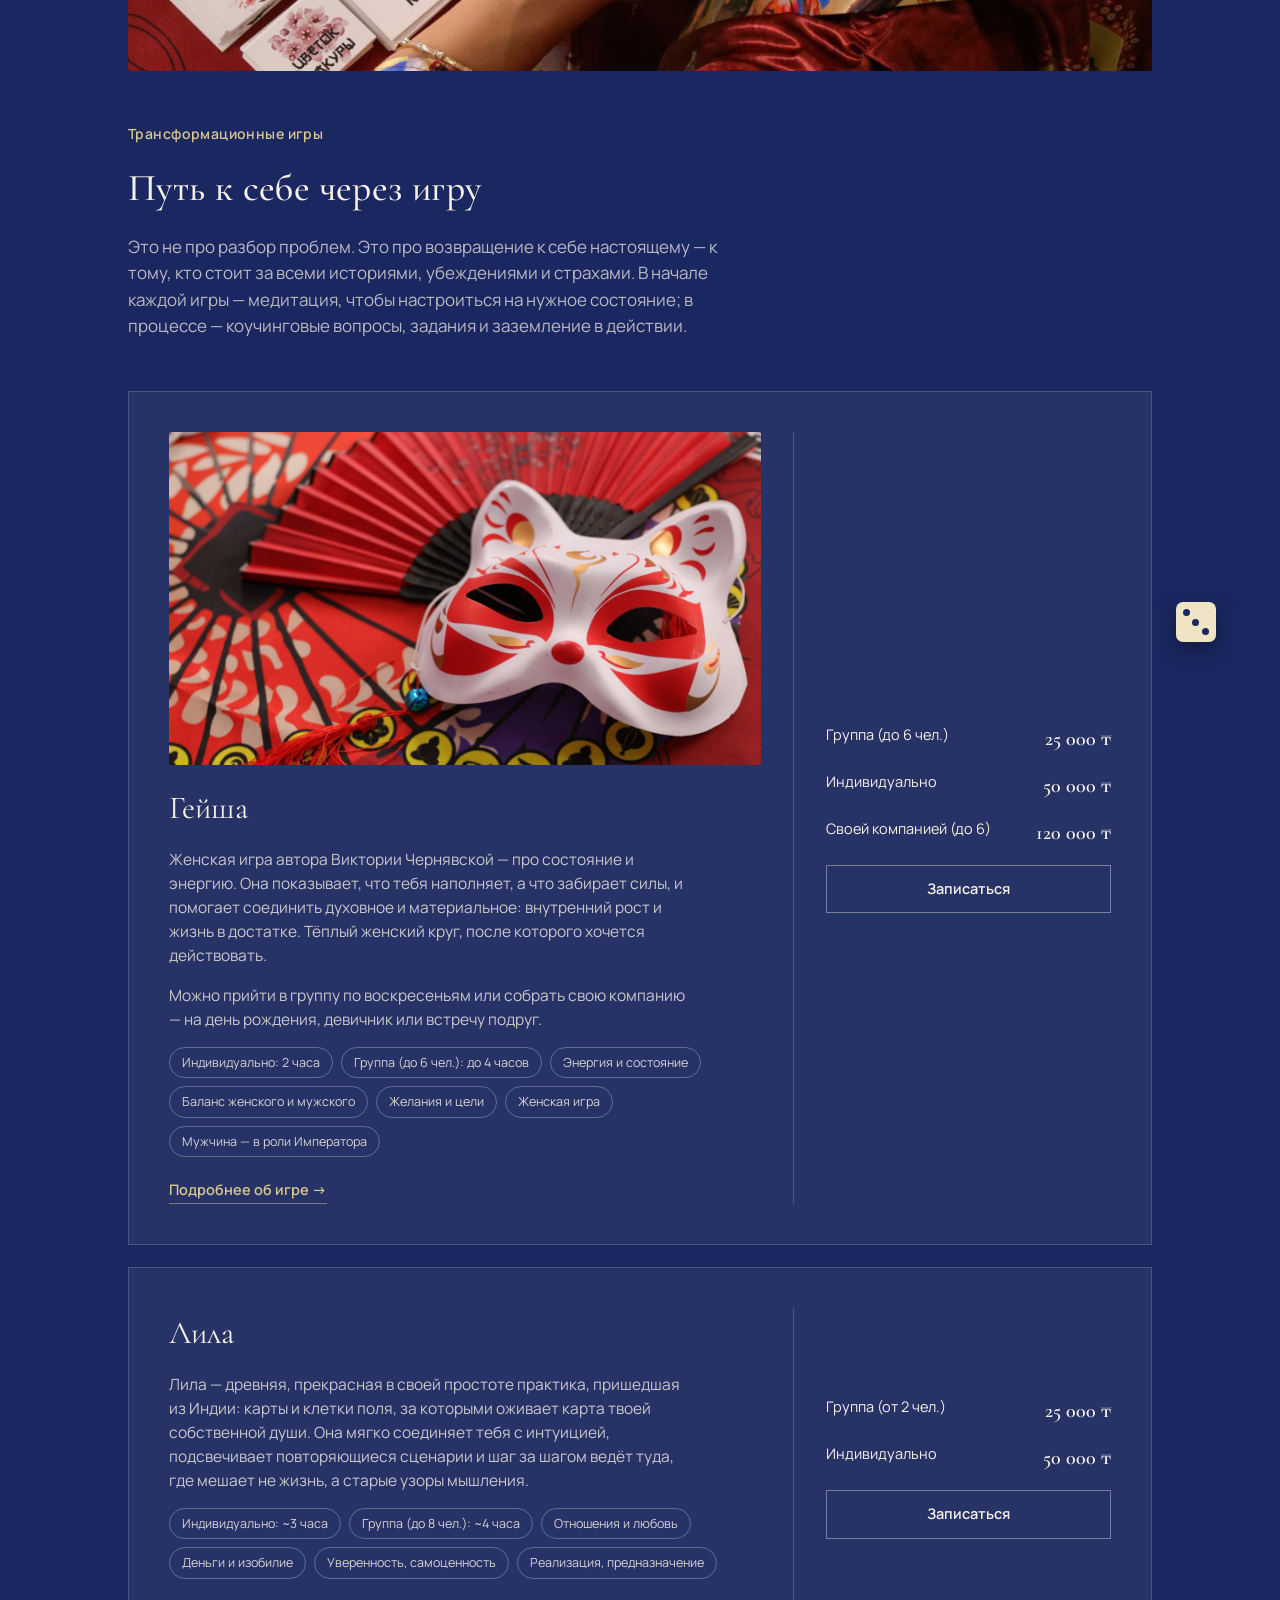
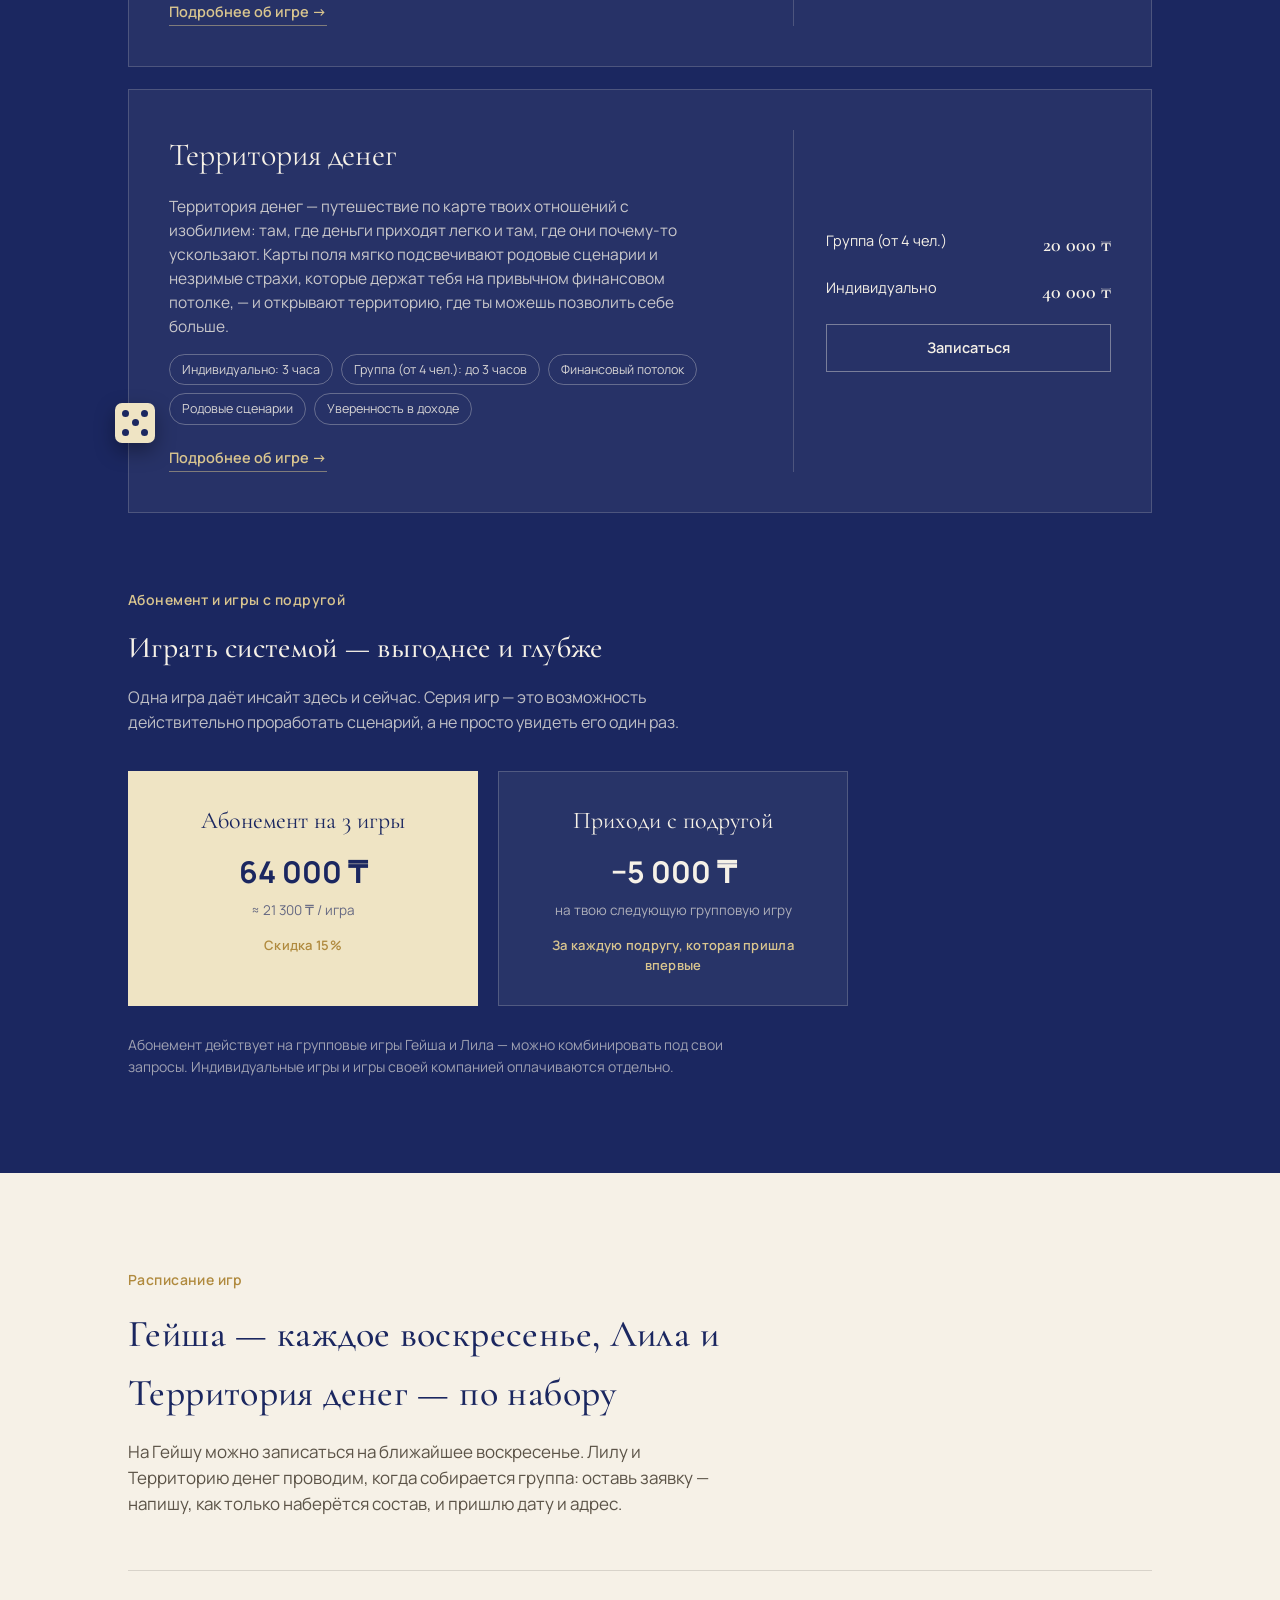
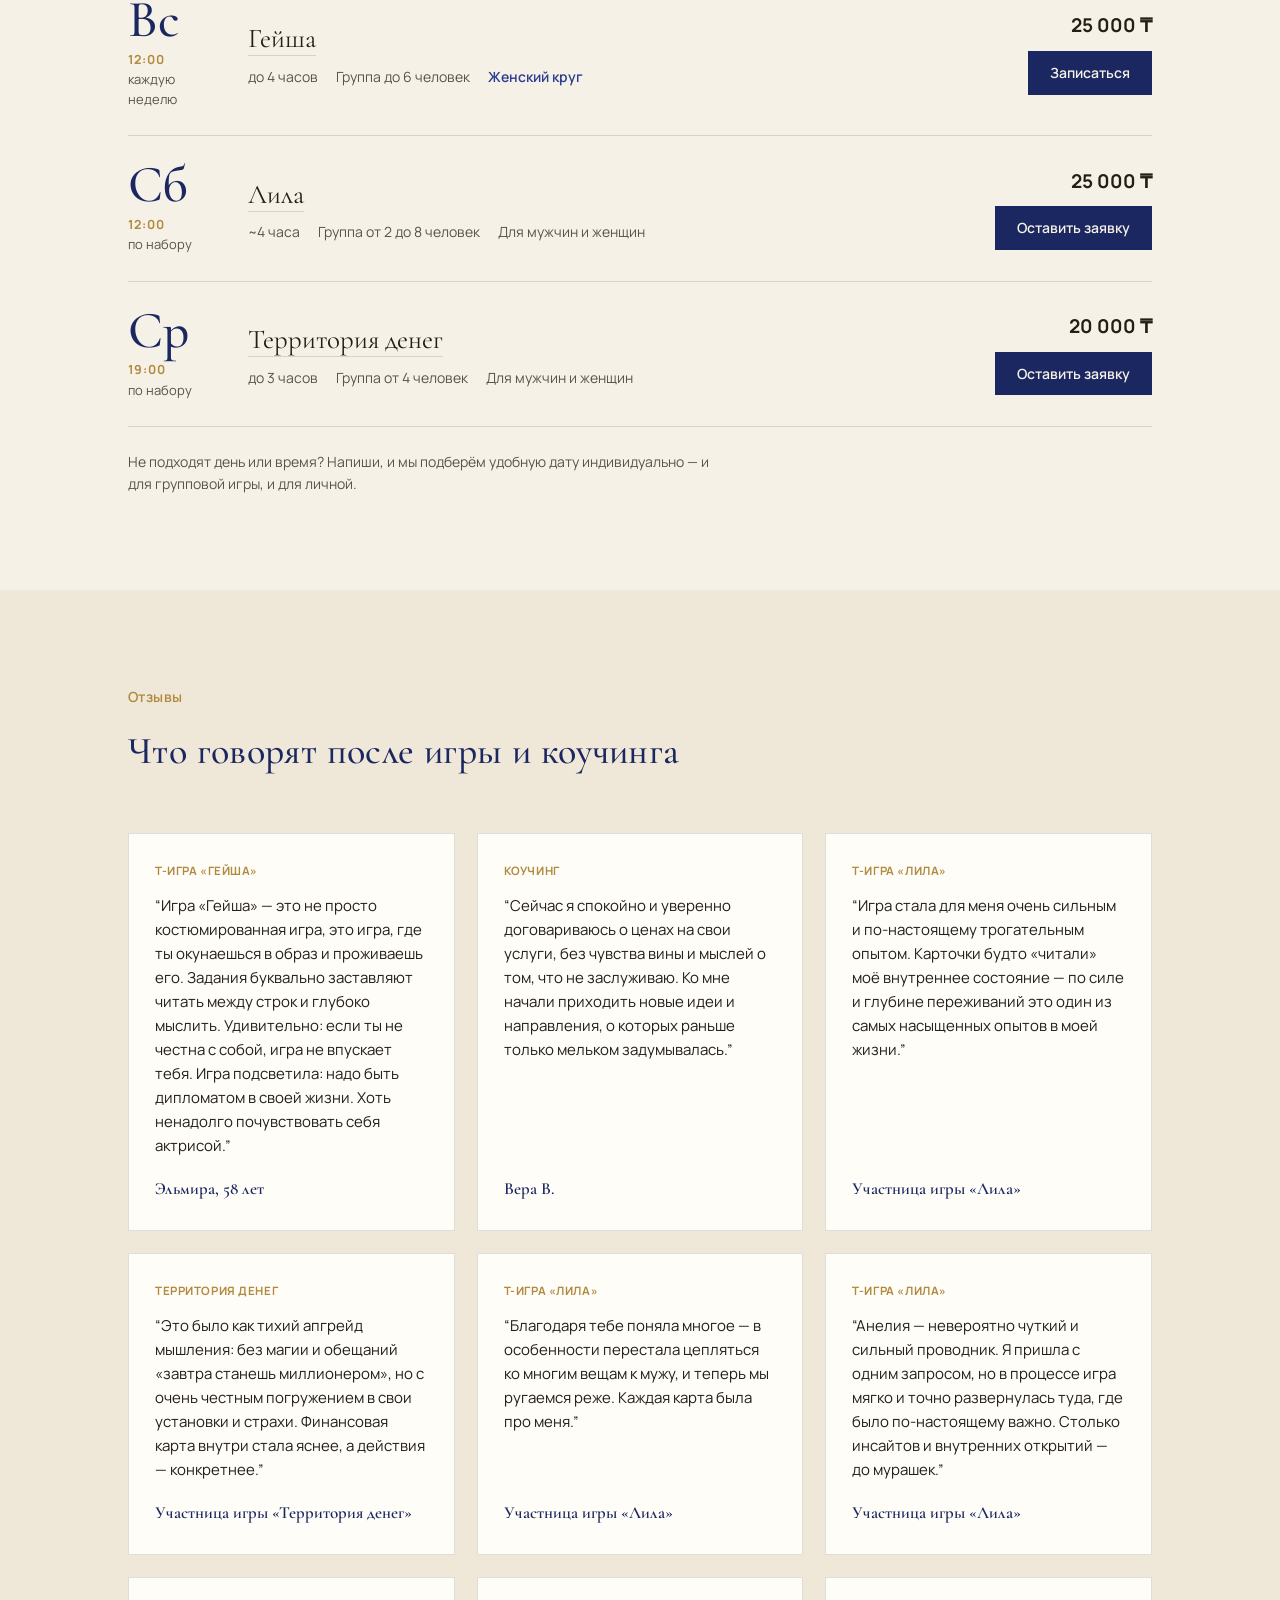
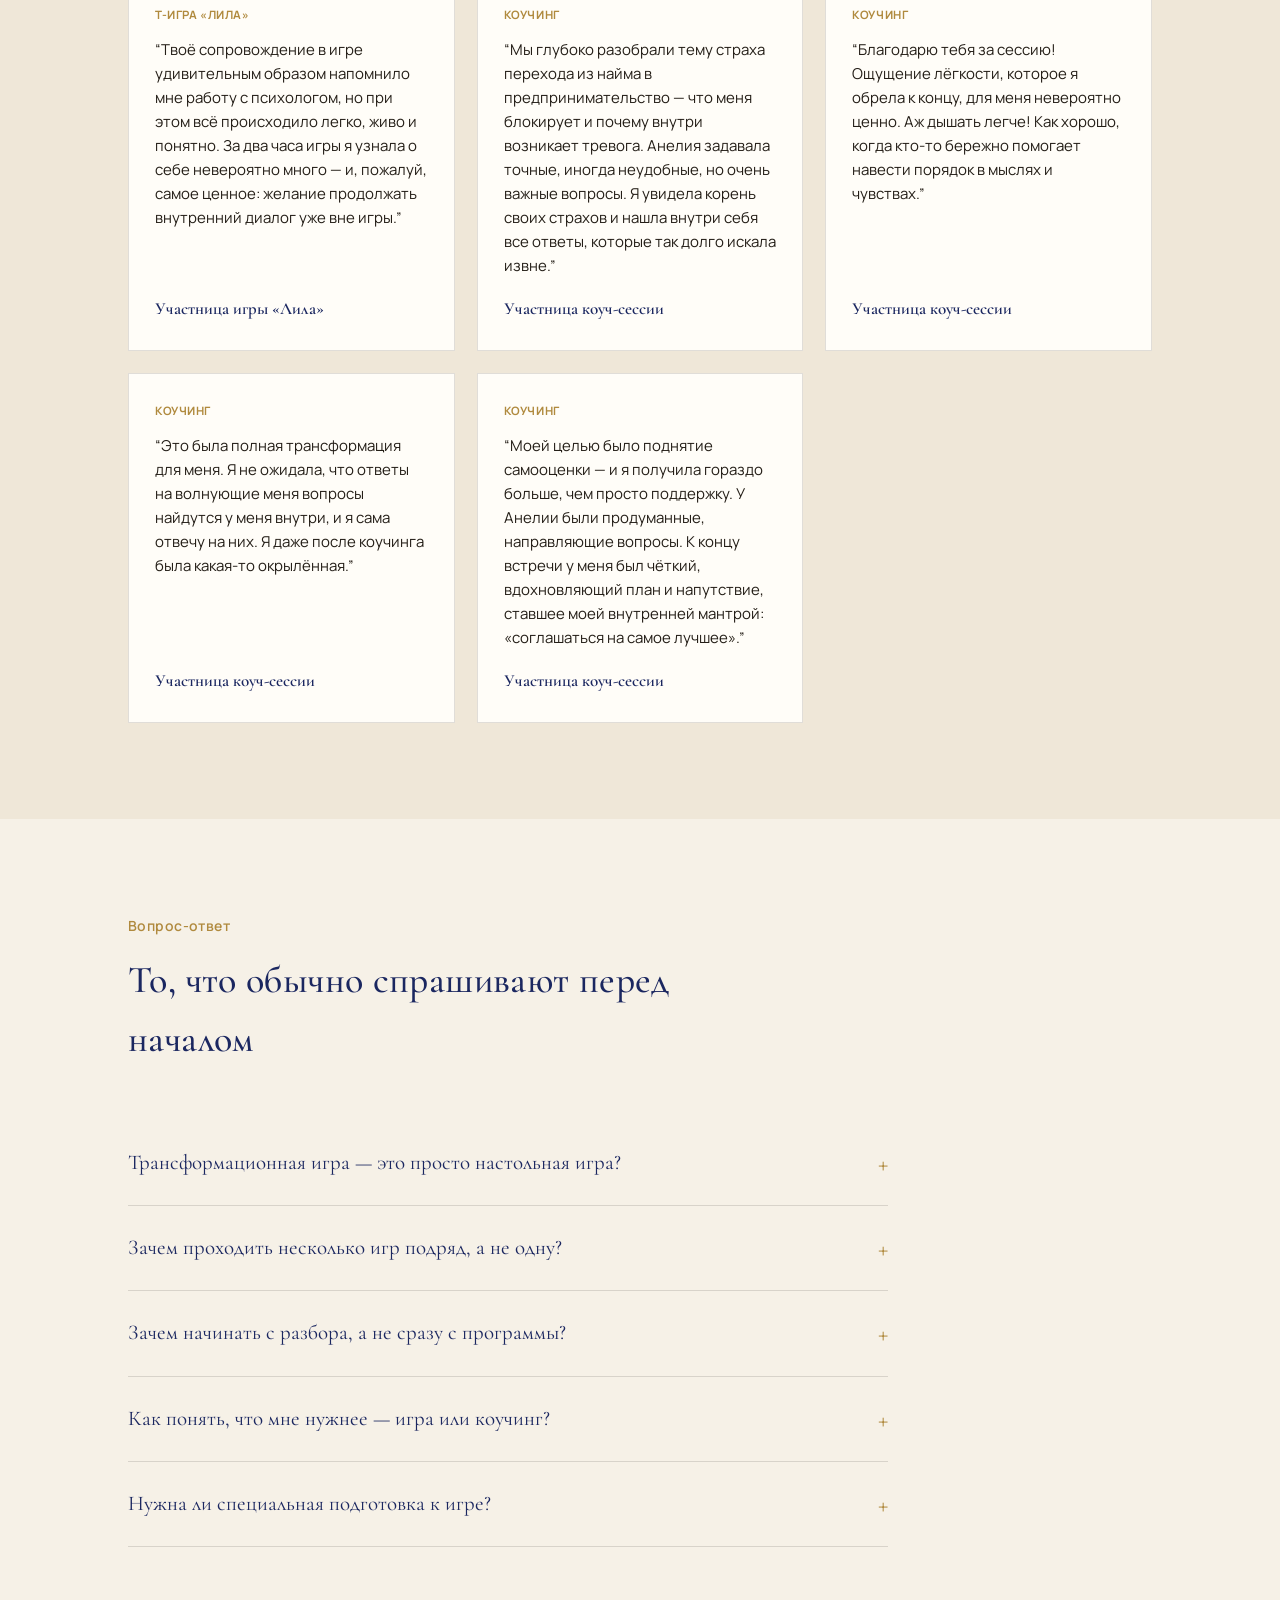
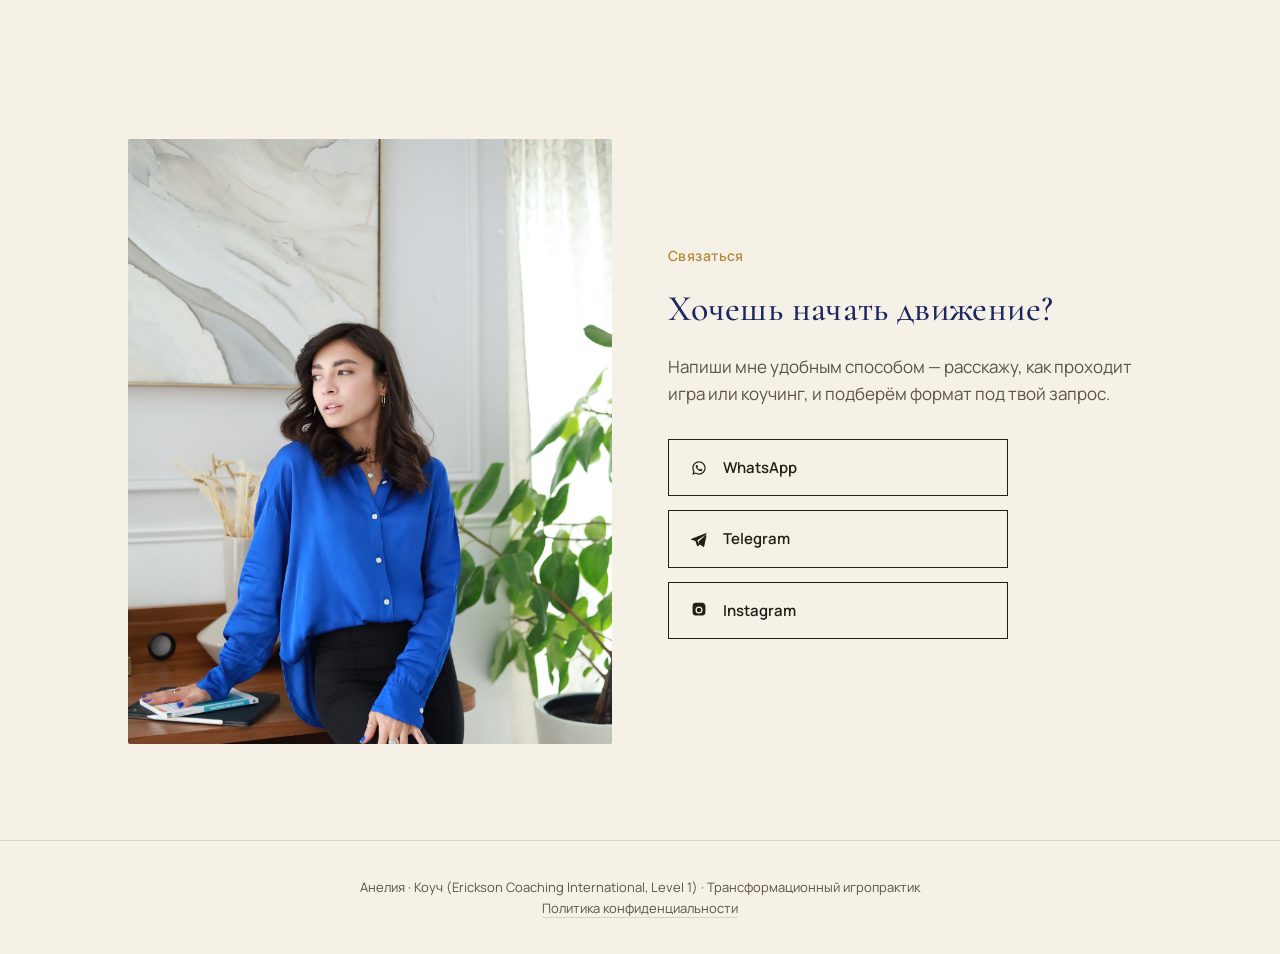
==== commit 45489b00: "Коучинг: сессия 25 000 ₸, программа 100 000 ₸, 10 сессий 220 000 ₸ Co-Authored-By: Claude Opus 5.5 <" ====
--- a/index.html
+++ b/index.html
@@ -589,12 +589,12 @@
       <div class="package-card">
         <div class="package-name">Разбор</div>
         <div class="package-meta">Одна сессия · 60–75 минут, Zoom или очно</div>
-        <div class="package-price">15 000 ₸ <span>/ 30$</span></div>
+        <div class="package-price">25 000 ₸ <span>/ 50$</span></div>
         <ul class="package-list">
           <li>Разбираем твою ситуацию с деньгами или работой</li>
           <li>Находим, что именно держит: страх, установка, привычка</li>
           <li>Уходишь с первым конкретным шагом</li>
-          <li>Если продолжаем — 15 000 ₸ засчитываются в программу</li>
+          <li>Если продолжаем — 25 000 ₸ засчитываются в программу</li>
         </ul>
         <a href="https://wa.me/77757805715?text=%D0%97%D0%B4%D1%80%D0%B0%D0%B2%D1%81%D1%82%D0%B2%D1%83%D0%B9%D1%82%D0%B5%21%20%D0%A5%D0%BE%D1%87%D1%83%20%D0%B7%D0%B0%D0%BF%D0%B8%D1%81%D0%B0%D1%82%D1%8C%D1%81%D1%8F%20%D0%BD%D0%B0%20%D1%80%D0%B0%D0%B7%D0%B1%D0%BE%D1%80%20%C2%AB%D0%A1%D0%B2%D0%BE%D1%8F%20%D1%86%D0%B5%D0%BD%D0%B0%C2%BB" target="_blank" rel="noopener" class="package-cta">Записаться на разбор</a>
       </div>
@@ -602,7 +602,7 @@
       <div class="package-card featured">
         <div class="package-name">Программа «Своя цена»</div>
         <div class="package-meta">4 недели · 4 сессии, раз в неделю</div>
-        <div class="package-price">90 000 ₸ <span>/ 180$</span></div>
+        <div class="package-price">100 000 ₸ <span>/ 200$</span></div>
         <ul class="package-list">
           <li>Цель в деньгах или деле и план на 4 недели</li>
           <li>Каждую неделю — действие: поднять цену, сделать предложение, поговорить о повышении</li>
@@ -613,7 +613,7 @@
         <a href="https://wa.me/77757805715?text=%D0%97%D0%B4%D1%80%D0%B0%D0%B2%D1%81%D1%82%D0%B2%D1%83%D0%B9%D1%82%D0%B5%21%20%D0%A5%D0%BE%D1%87%D1%83%20%D1%83%D0%B7%D0%BD%D0%B0%D1%82%D1%8C%20%D0%BF%D1%80%D0%BE%20%D0%BF%D1%80%D0%BE%D0%B3%D1%80%D0%B0%D0%BC%D0%BC%D1%83%20%C2%AB%D0%A1%D0%B2%D0%BE%D1%8F%20%D1%86%D0%B5%D0%BD%D0%B0%C2%BB" target="_blank" rel="noopener" class="package-cta">Узнать о программе</a>
       </div>
     </div>
-    <p class="package-note">Хочешь работать дольше? После программы можно продолжить — 10 сессий за 200 000 ₸, обсуждаем лично.</p>
+    <p class="package-note">Хочешь работать дольше? После программы можно продолжить — 10 сессий за 220 000 ₸, обсуждаем лично.</p>
   </div>
 </section>
 
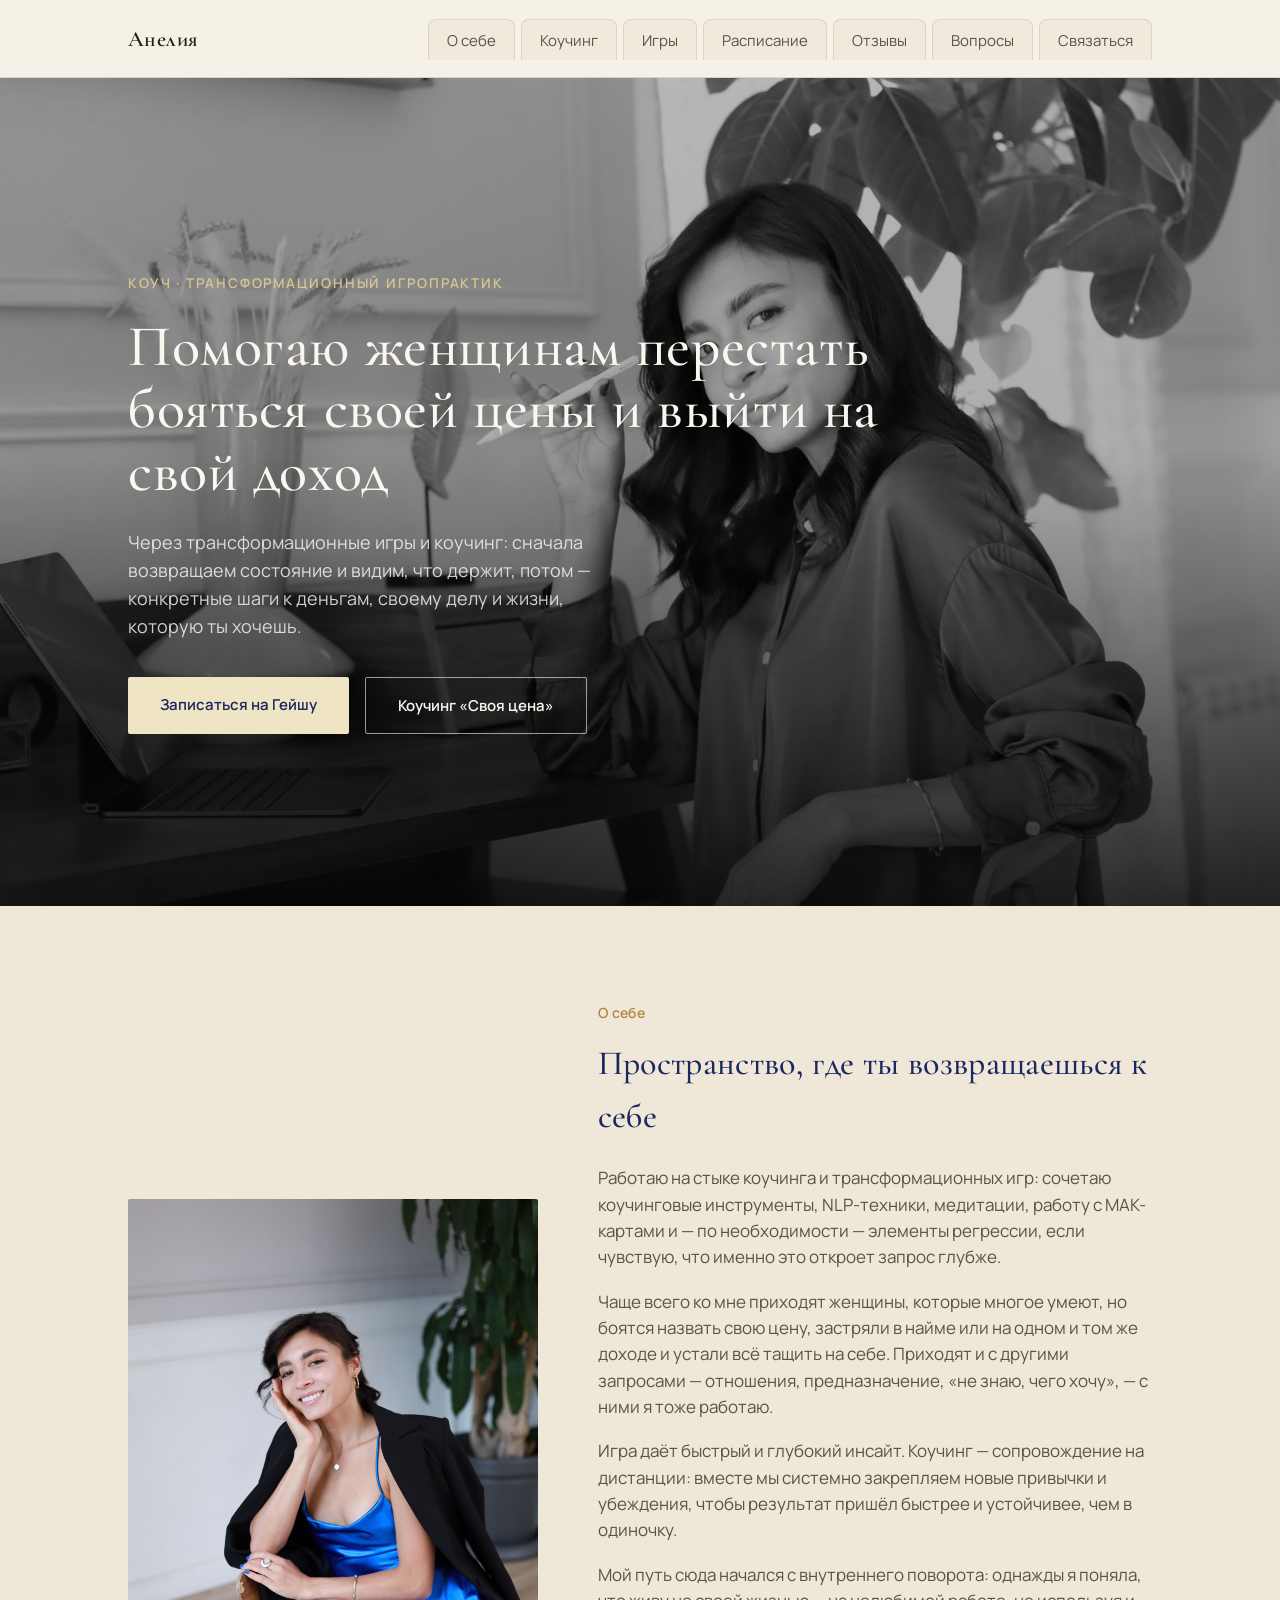
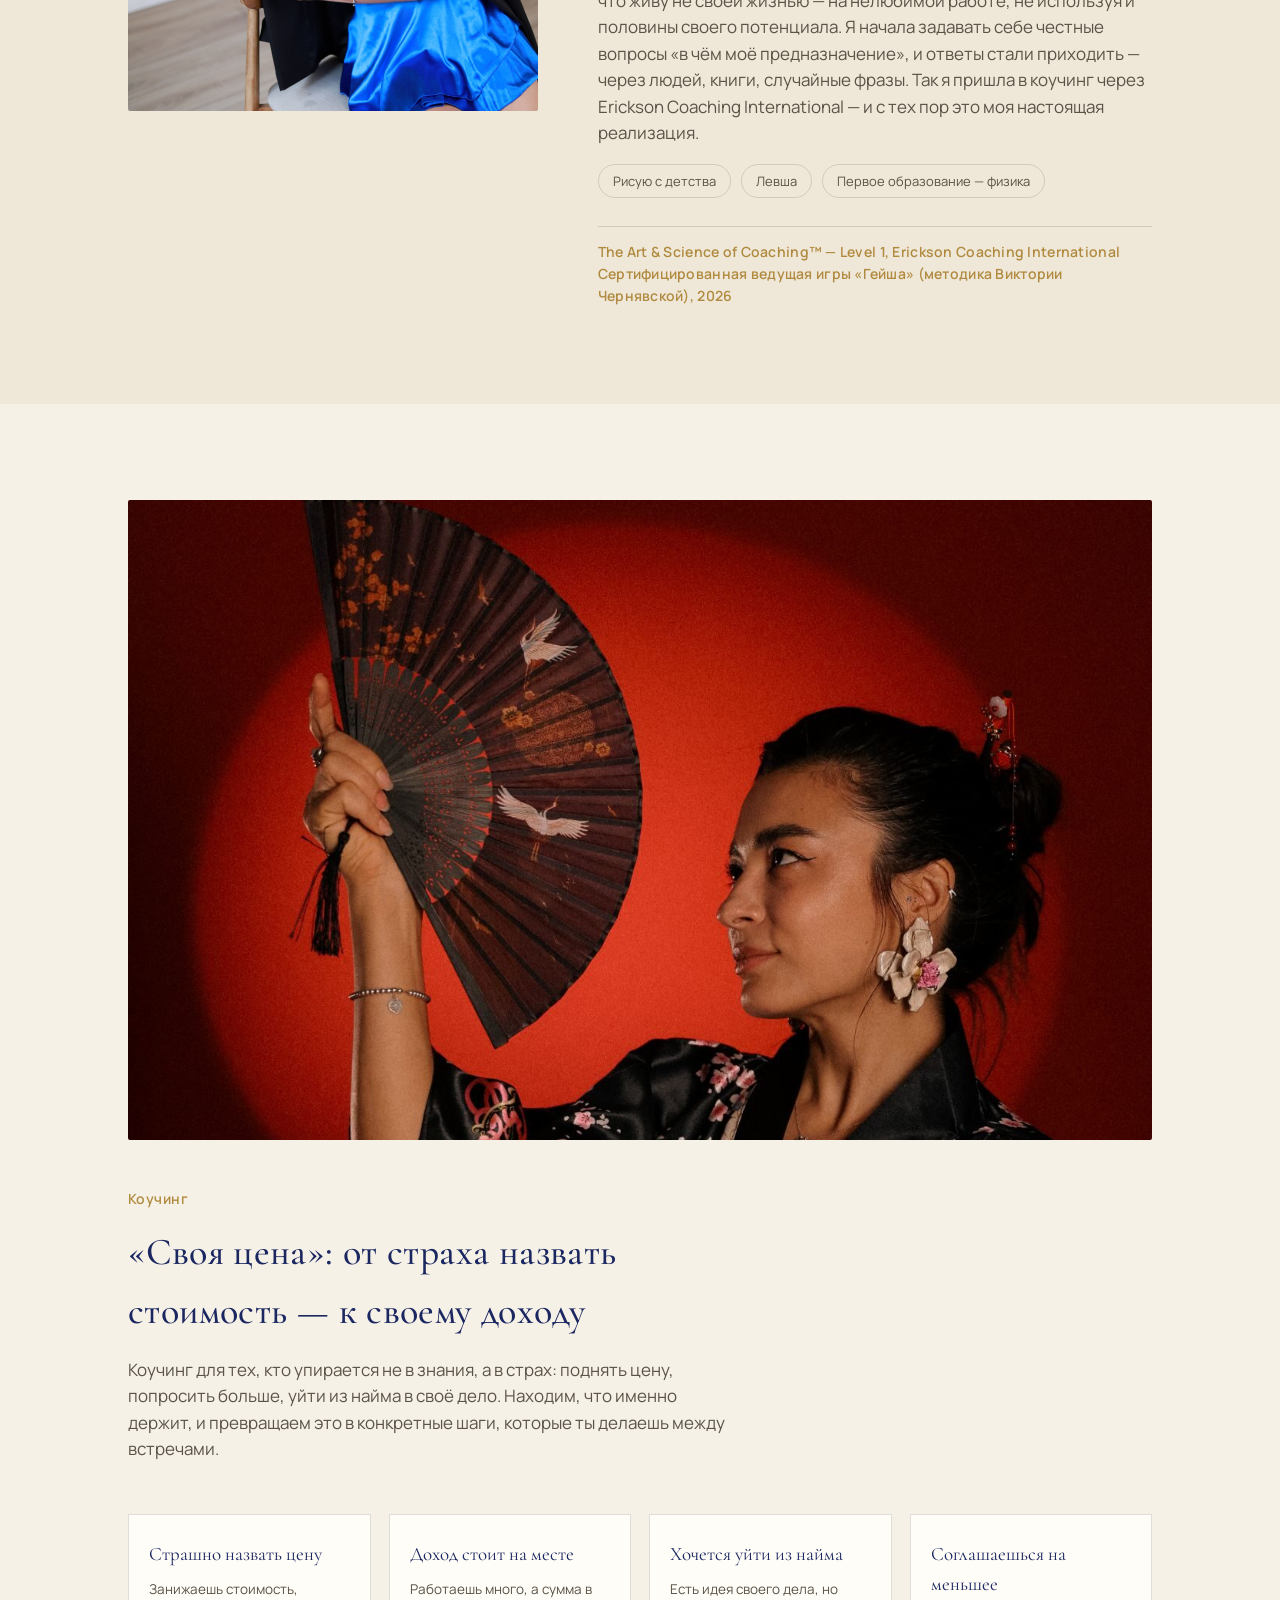
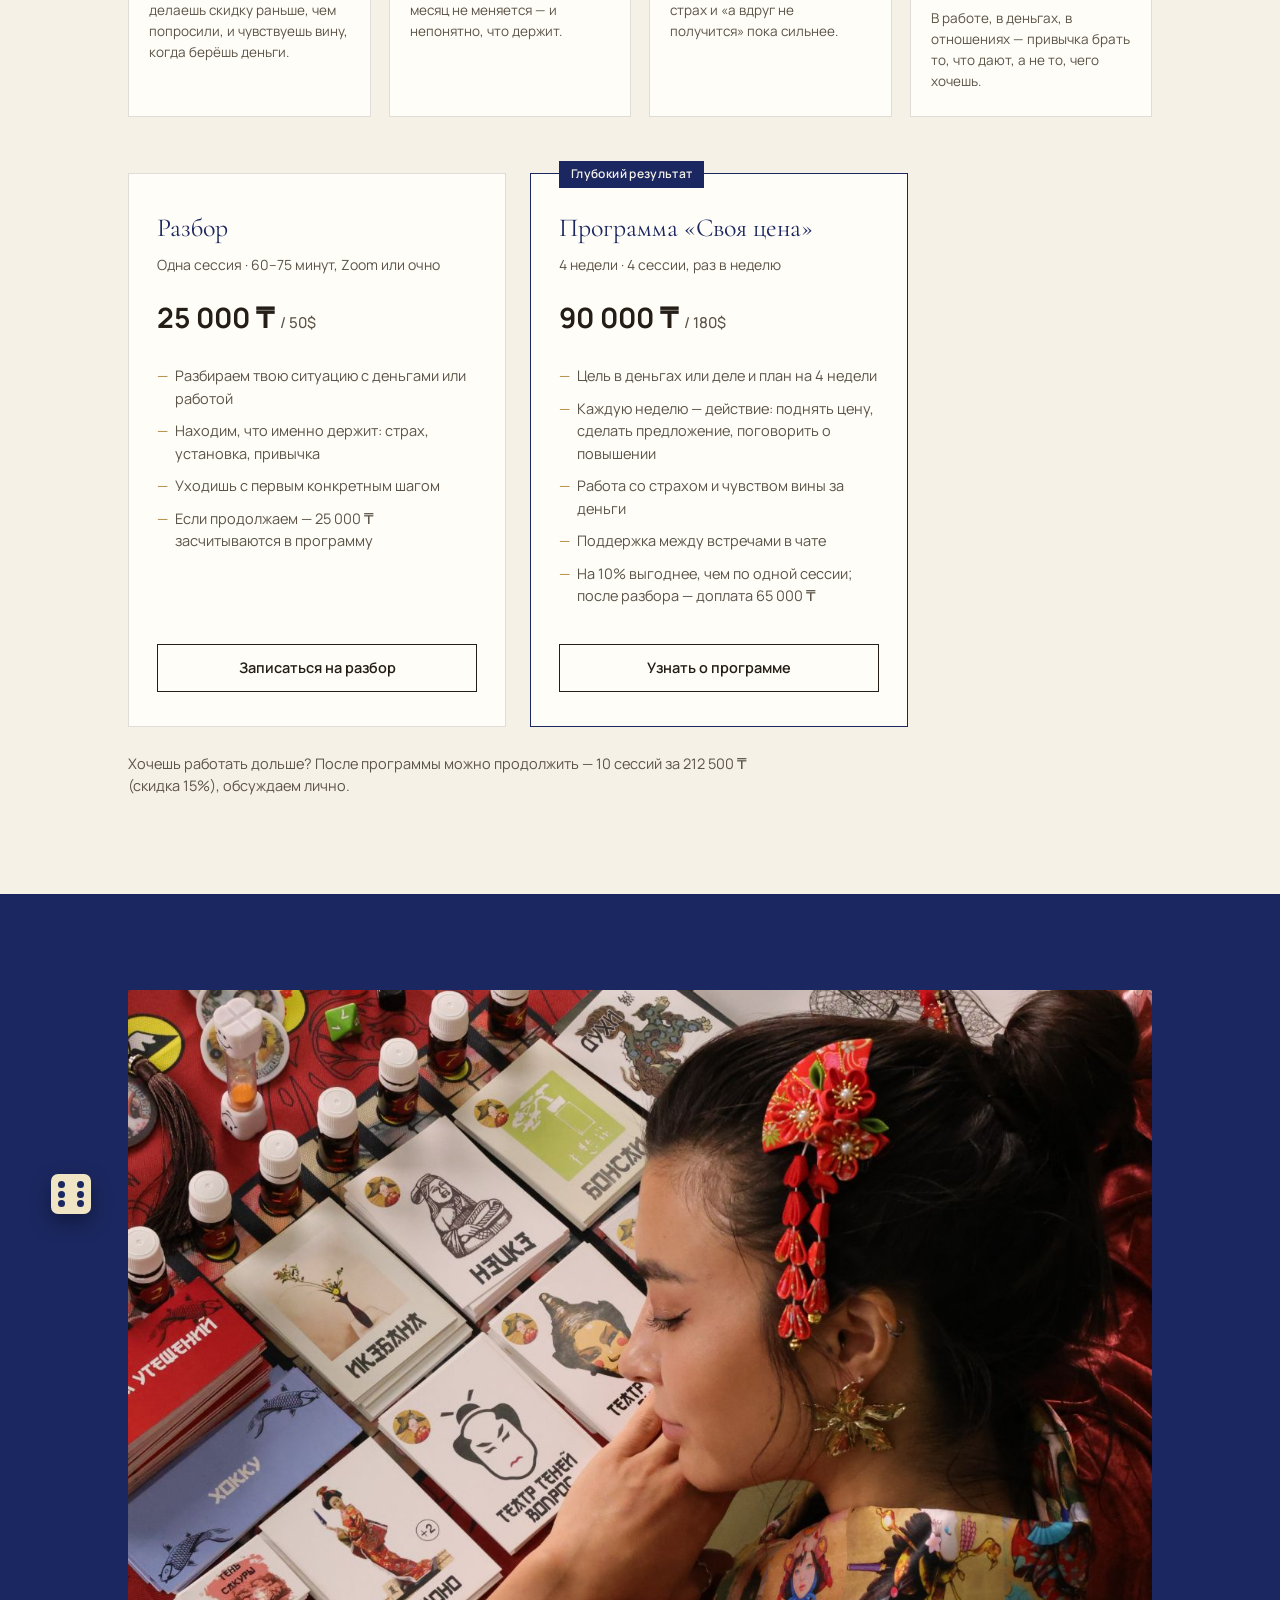
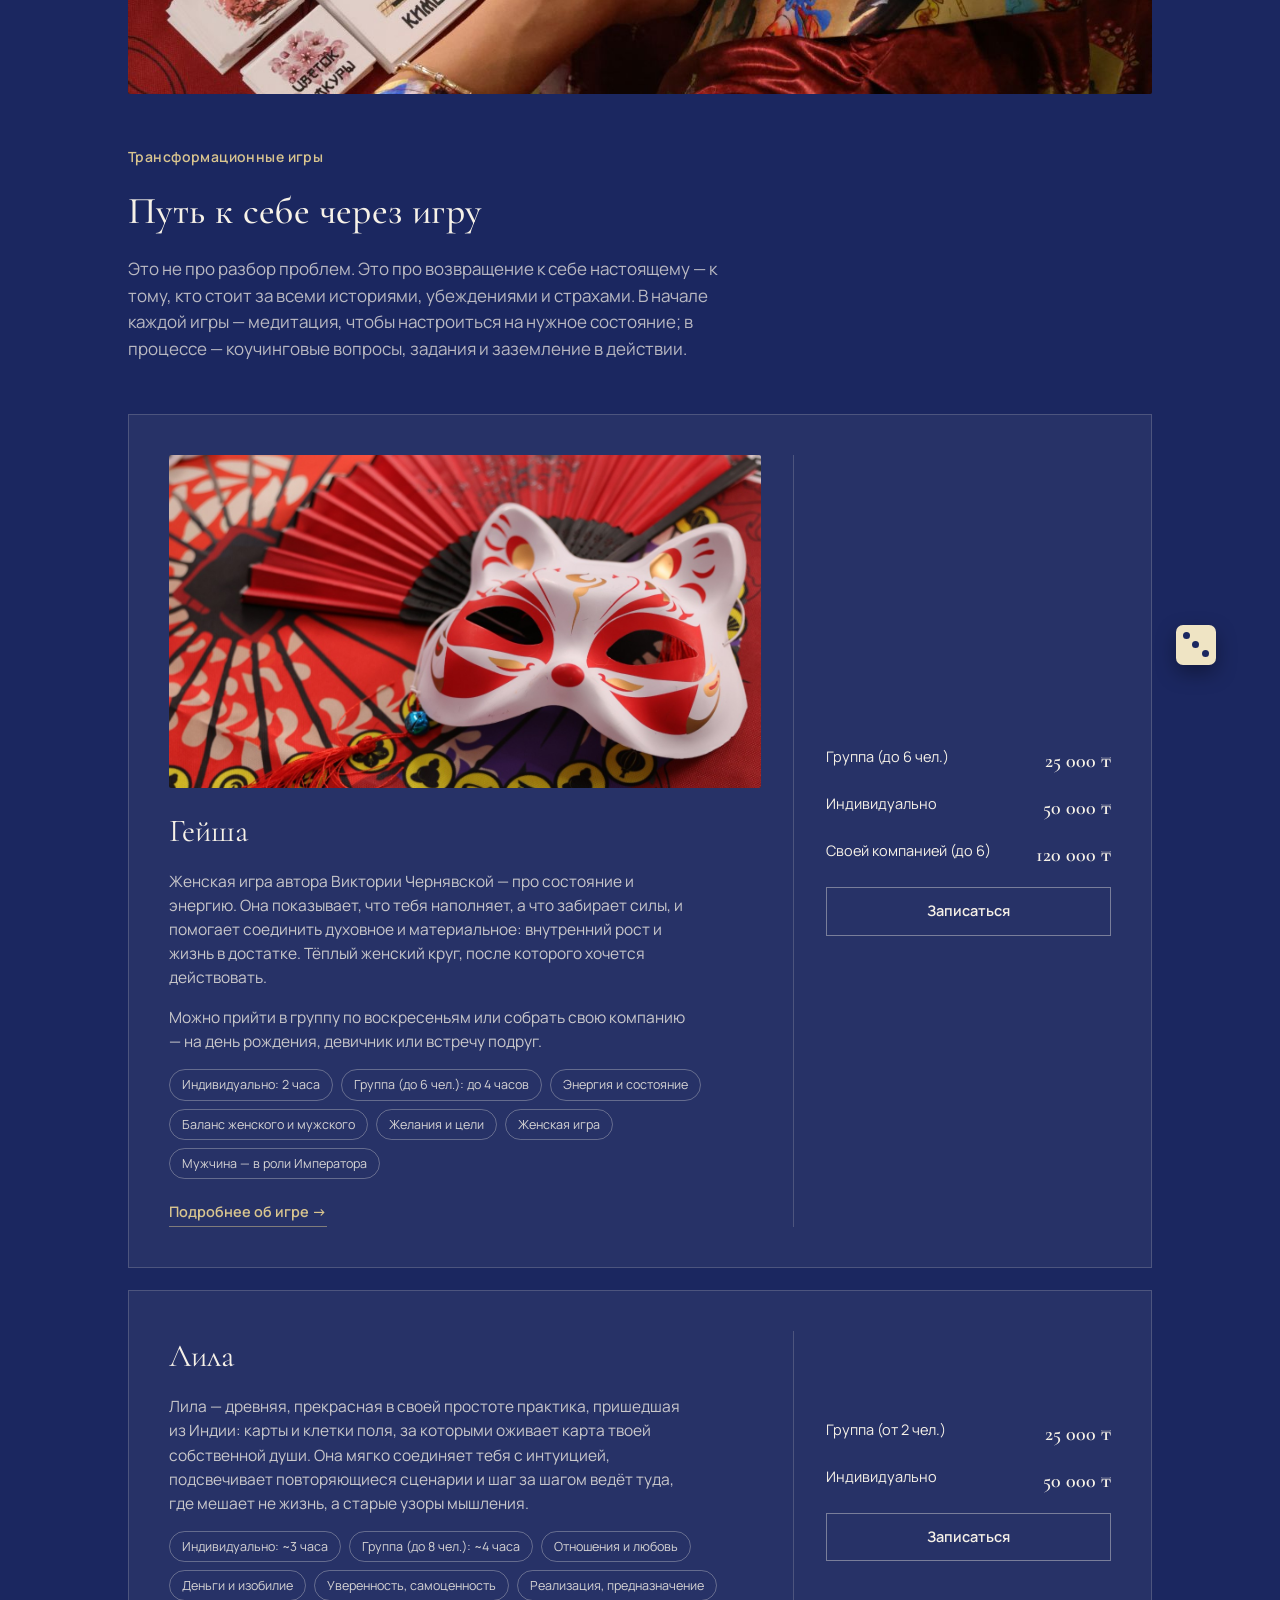
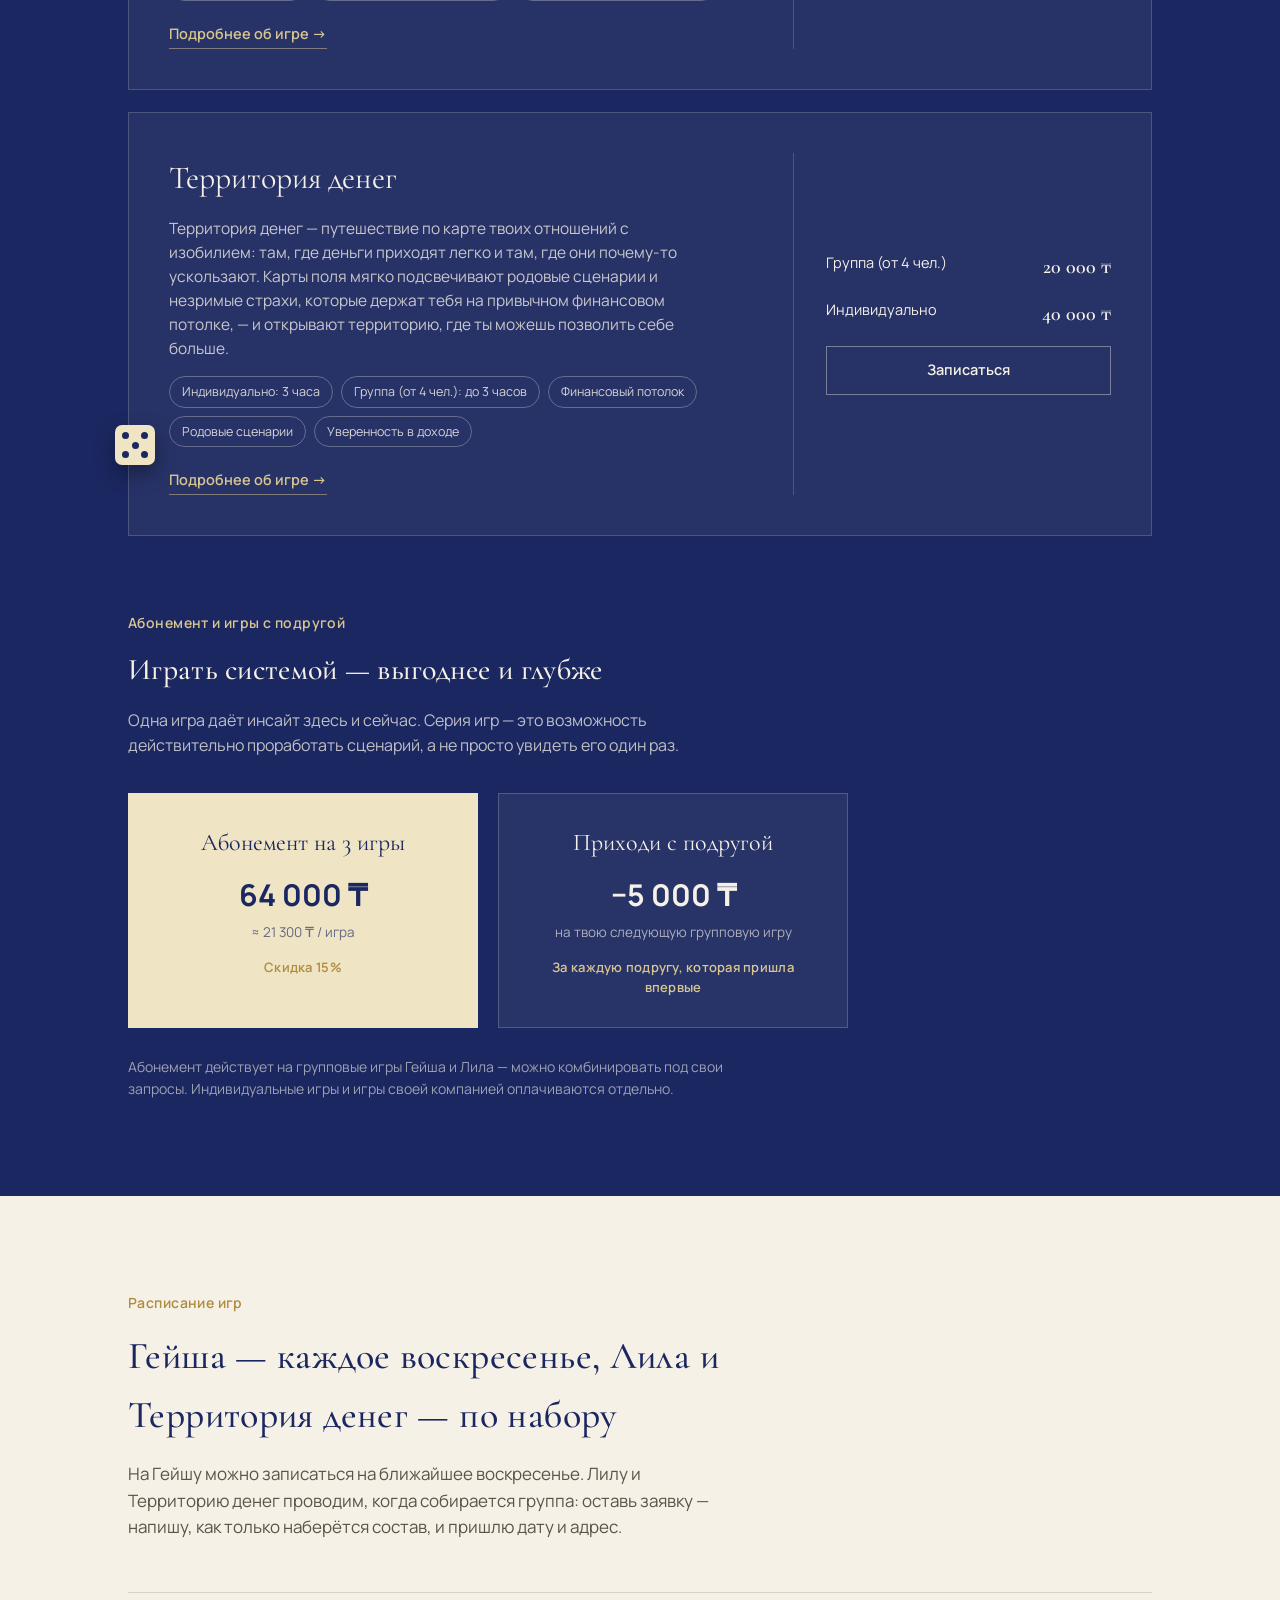
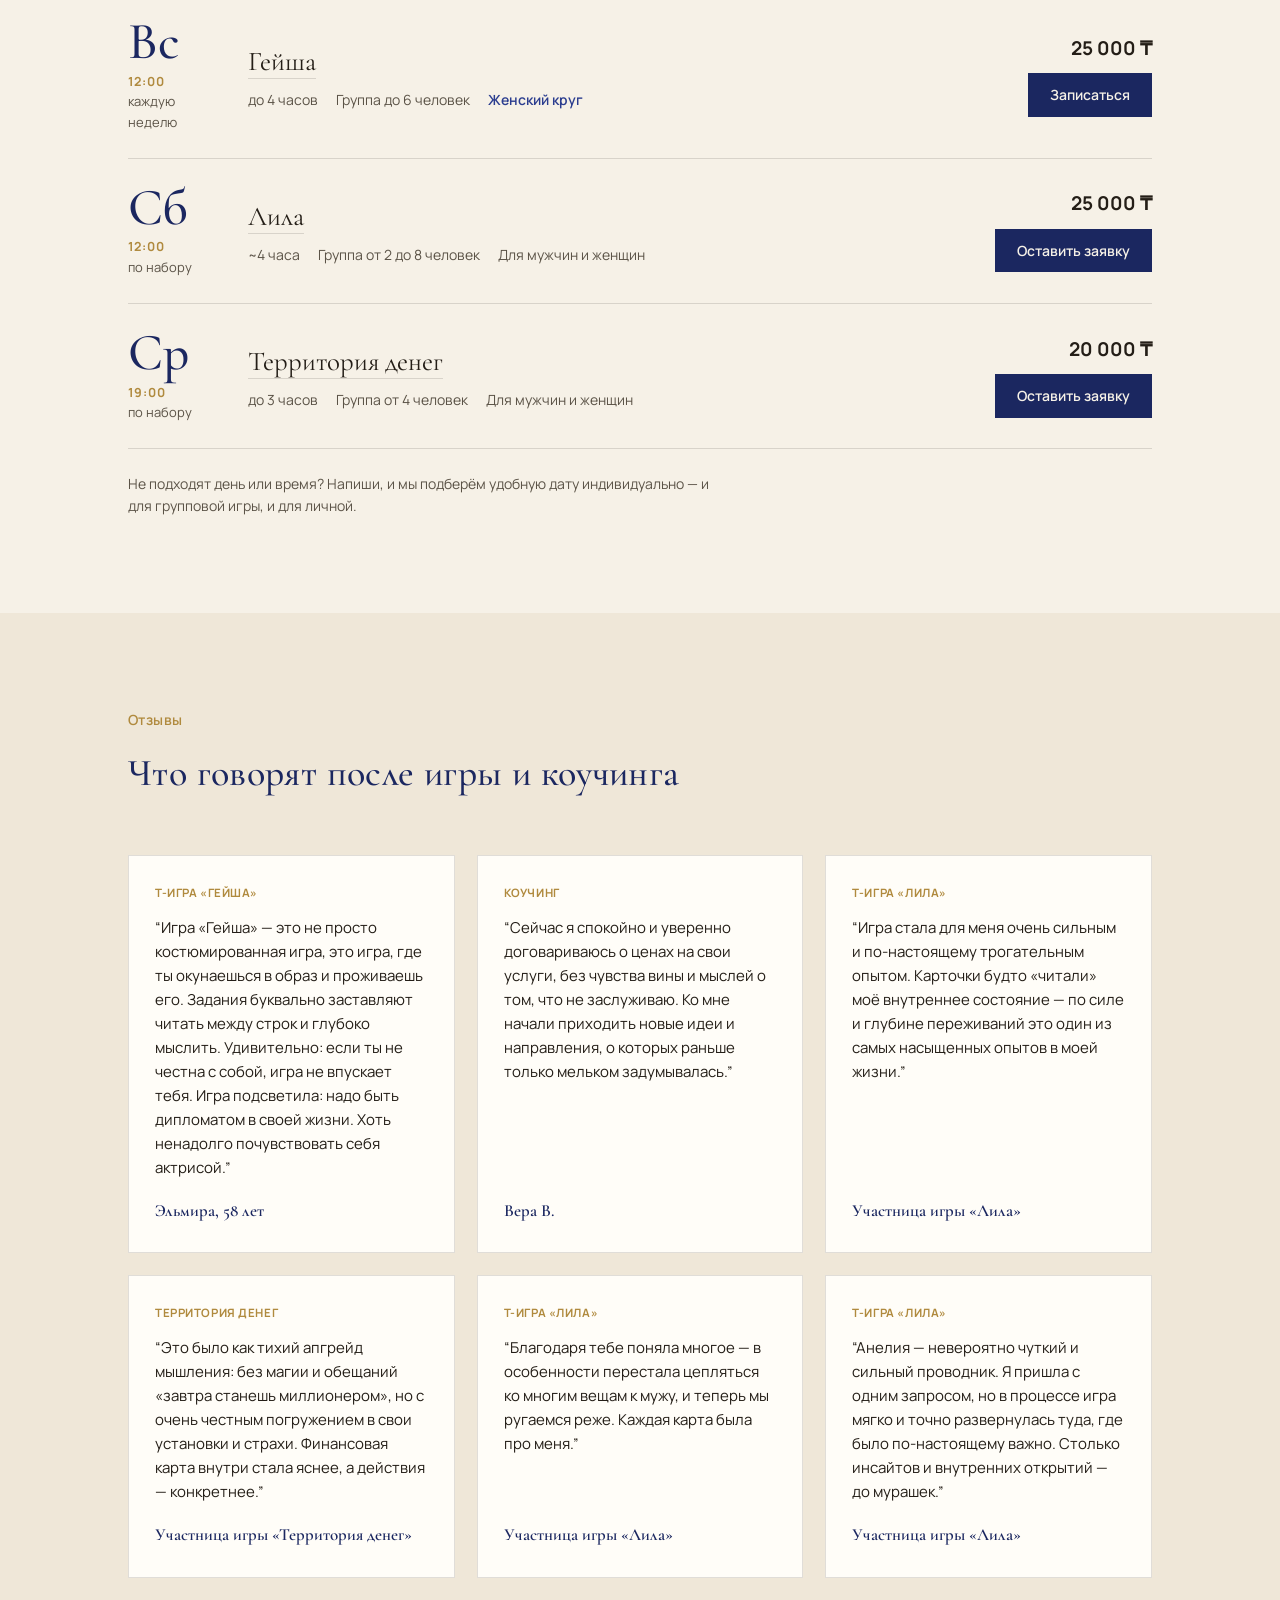
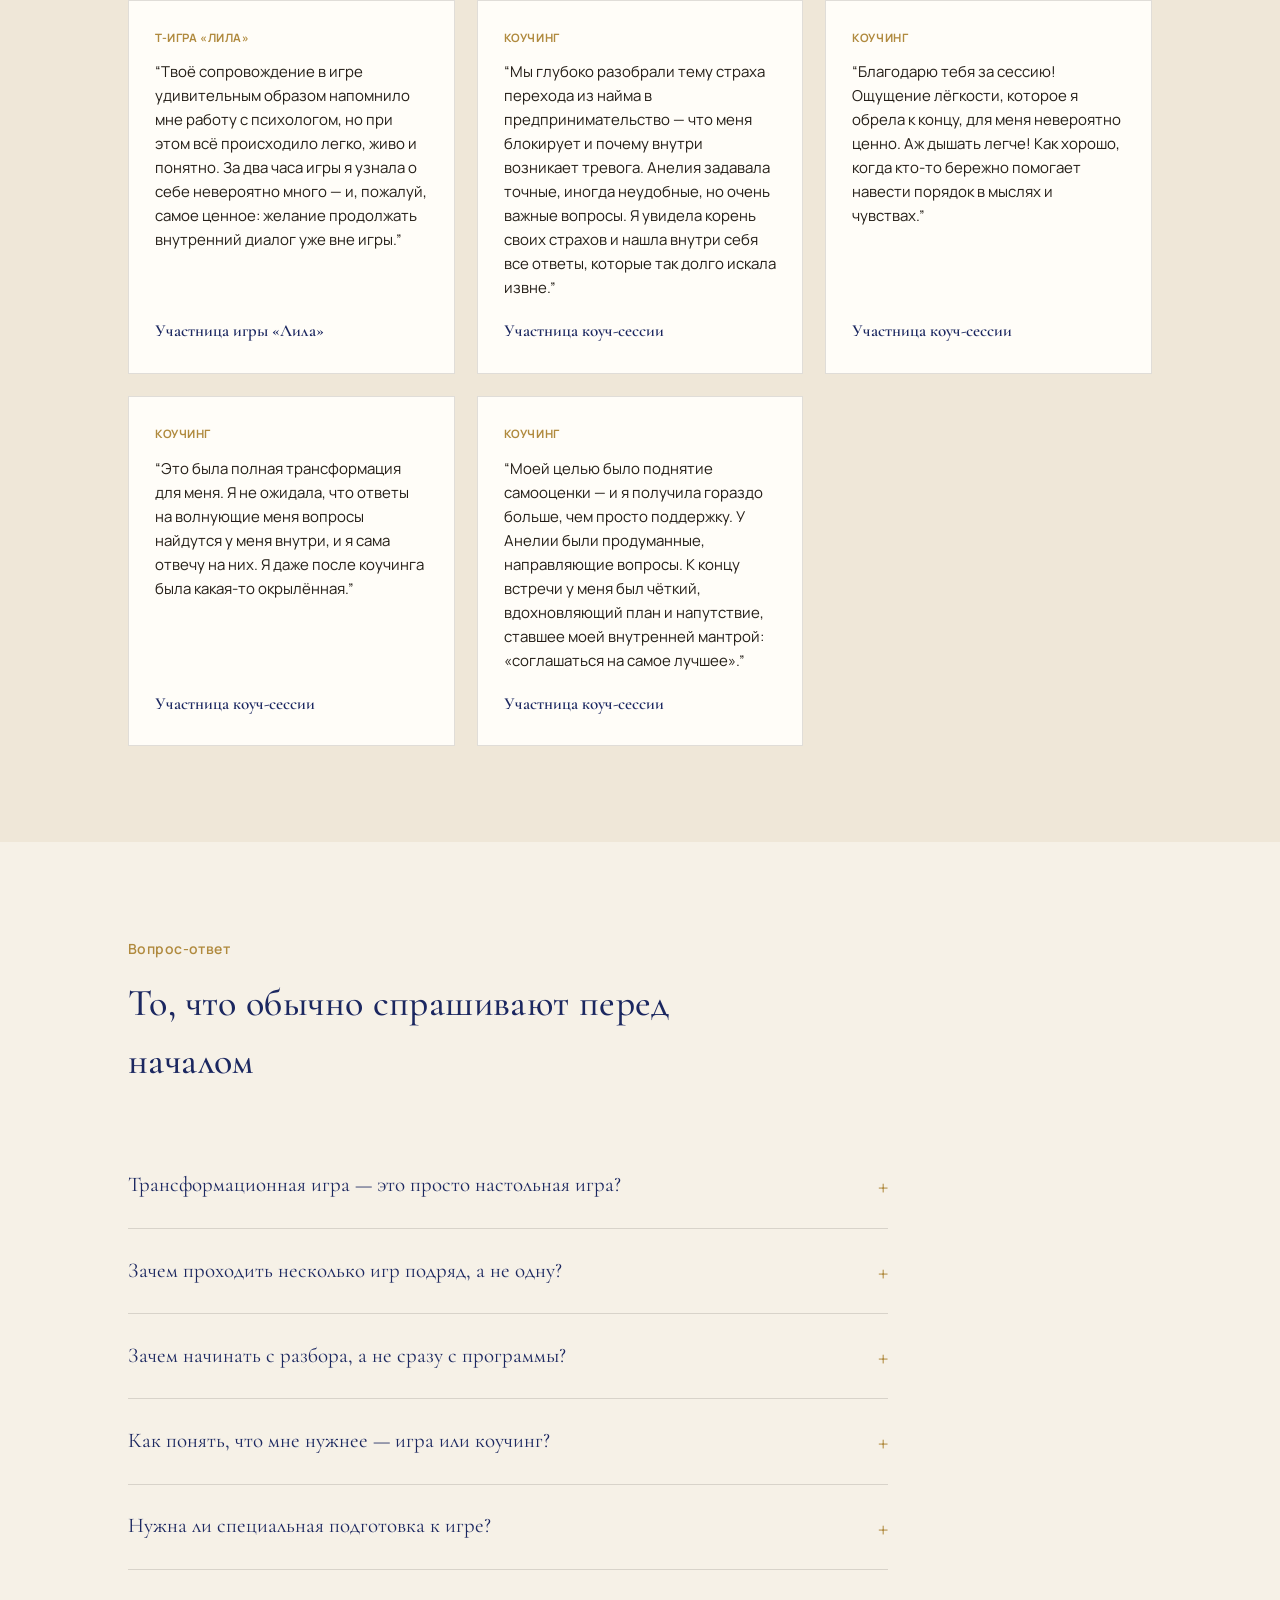
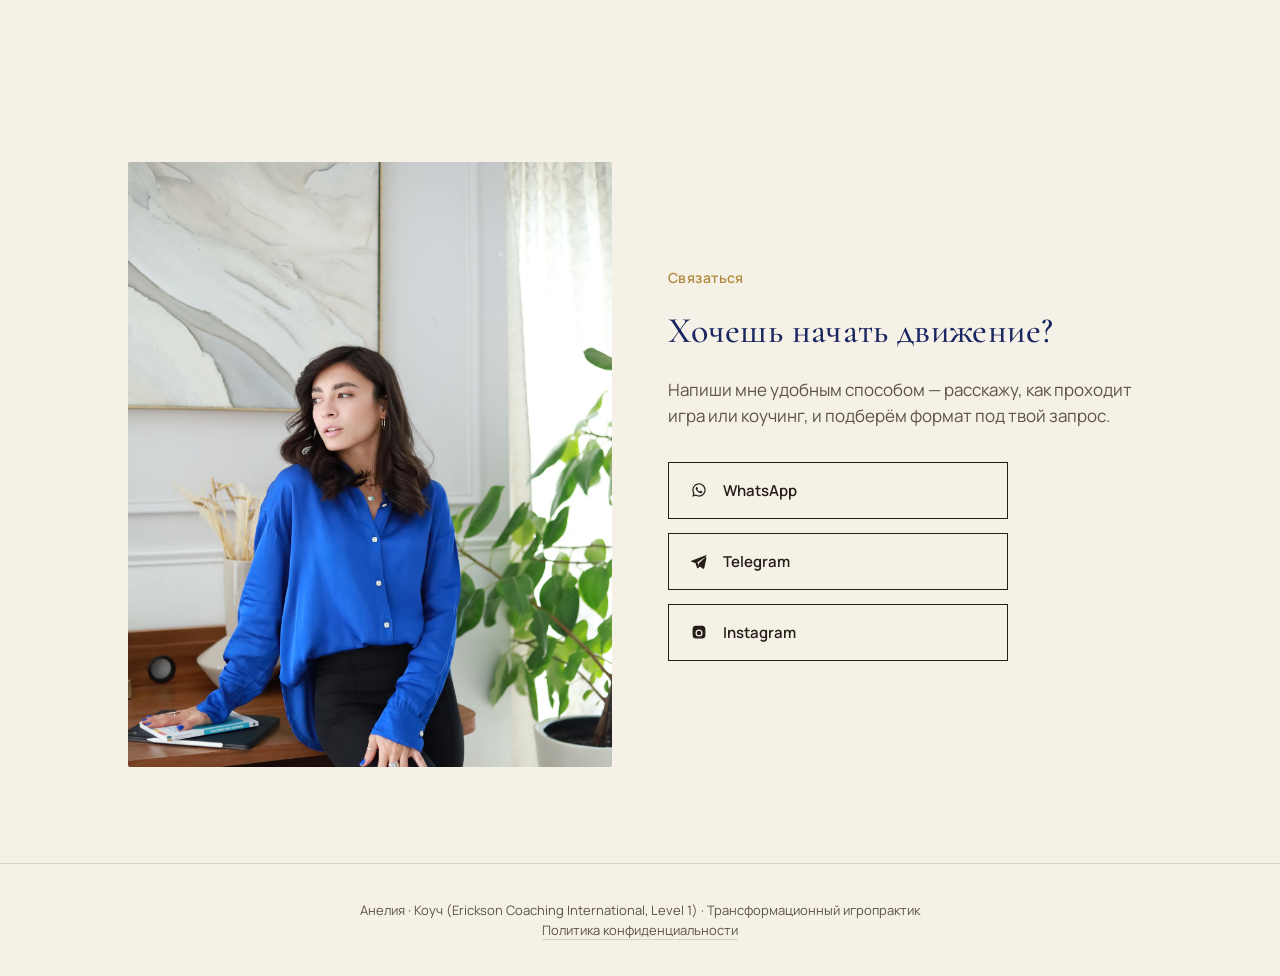
==== commit 862a35e3: "Коучинг: программа 90 000 ₸ (−10%), 10 сессий 212 500 ₸ (−15%), доплата после разбора 65 000 ₸ Co-Au" ====
--- a/index.html
+++ b/index.html
@@ -602,18 +602,18 @@
       <div class="package-card featured">
         <div class="package-name">Программа «Своя цена»</div>
         <div class="package-meta">4 недели · 4 сессии, раз в неделю</div>
-        <div class="package-price">100 000 ₸ <span>/ 200$</span></div>
+        <div class="package-price">90 000 ₸ <span>/ 180$</span></div>
         <ul class="package-list">
           <li>Цель в деньгах или деле и план на 4 недели</li>
           <li>Каждую неделю — действие: поднять цену, сделать предложение, поговорить о повышении</li>
           <li>Работа со страхом и чувством вины за деньги</li>
           <li>Поддержка между встречами в чате</li>
-          <li>После разбора — доплата 75 000 ₸</li>
+          <li>На 10% выгоднее, чем по одной сессии; после разбора — доплата 65 000 ₸</li>
         </ul>
         <a href="https://wa.me/77757805715?text=%D0%97%D0%B4%D1%80%D0%B0%D0%B2%D1%81%D1%82%D0%B2%D1%83%D0%B9%D1%82%D0%B5%21%20%D0%A5%D0%BE%D1%87%D1%83%20%D1%83%D0%B7%D0%BD%D0%B0%D1%82%D1%8C%20%D0%BF%D1%80%D0%BE%20%D0%BF%D1%80%D0%BE%D0%B3%D1%80%D0%B0%D0%BC%D0%BC%D1%83%20%C2%AB%D0%A1%D0%B2%D0%BE%D1%8F%20%D1%86%D0%B5%D0%BD%D0%B0%C2%BB" target="_blank" rel="noopener" class="package-cta">Узнать о программе</a>
       </div>
     </div>
-    <p class="package-note">Хочешь работать дольше? После программы можно продолжить — 10 сессий за 220 000 ₸, обсуждаем лично.</p>
+    <p class="package-note">Хочешь работать дольше? После программы можно продолжить — 10 сессий за 212 500 ₸ (скидка 15%), обсуждаем лично.</p>
   </div>
 </section>
 
@@ -858,7 +858,7 @@
       </details>
       <details class="faq-item">
         <summary>Зачем начинать с разбора, а не сразу с программы?</summary>
-        <p>Разбор — способ попробовать работу со мной без больших вложений. За одну встречу ты увидишь, что держит тебя в деньгах или работе, и поймёшь, нужна ли тебе программа. Если решишь продолжить, стоимость разбора засчитывается: доплата до программы «Своя цена» — 75 000 ₸. Программа нужна потому, что страх назвать цену редко уходит за одну встречу: за 4 недели ты не только понимаешь, но и делаешь — и мы разбираем, что получилось.</p>
+        <p>Разбор — способ попробовать работу со мной без больших вложений. За одну встречу ты увидишь, что держит тебя в деньгах или работе, и поймёшь, нужна ли тебе программа. Если решишь продолжить, стоимость разбора засчитывается: доплата до программы «Своя цена» — 65 000 ₸. Программа нужна потому, что страх назвать цену редко уходит за одну встречу: за 4 недели ты не только понимаешь, но и делаешь — и мы разбираем, что получилось.</p>
       </details>
       <details class="faq-item">
         <summary>Как понять, что мне нужнее — игра или коучинг?</summary>
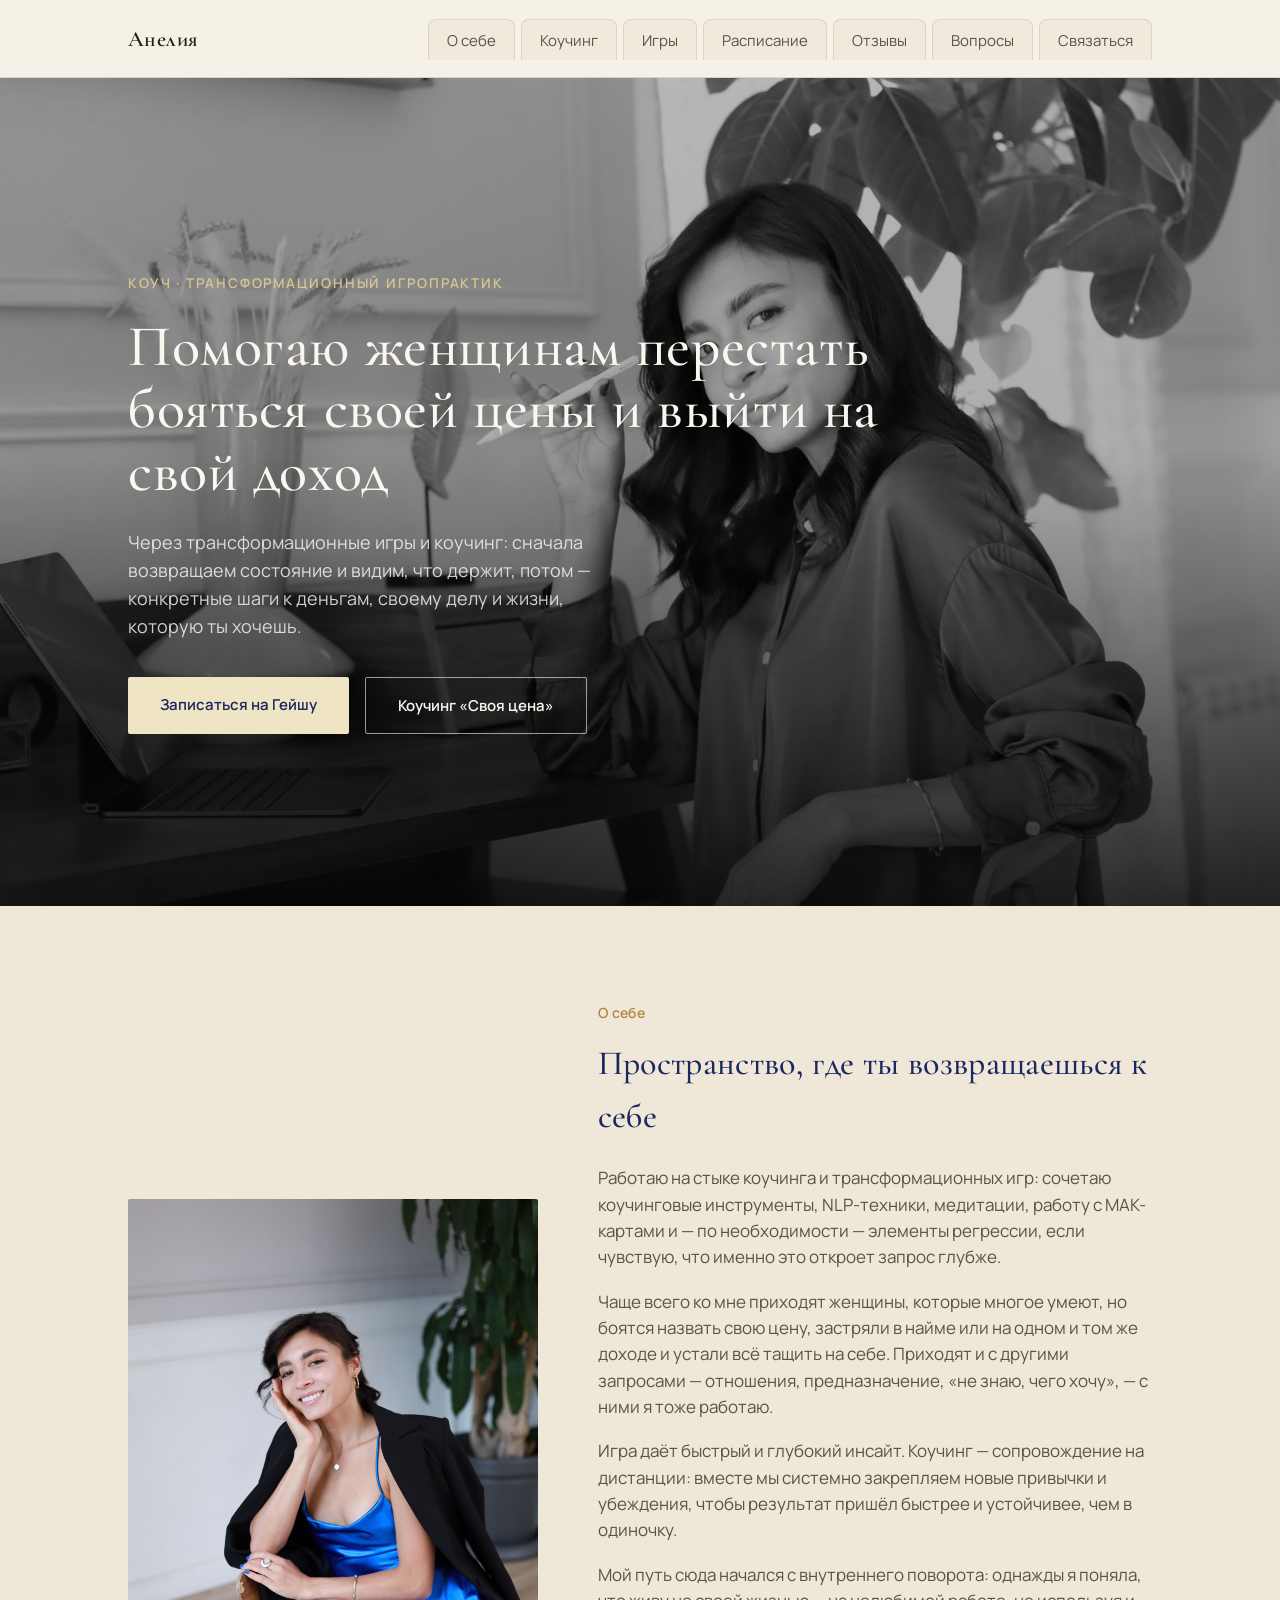
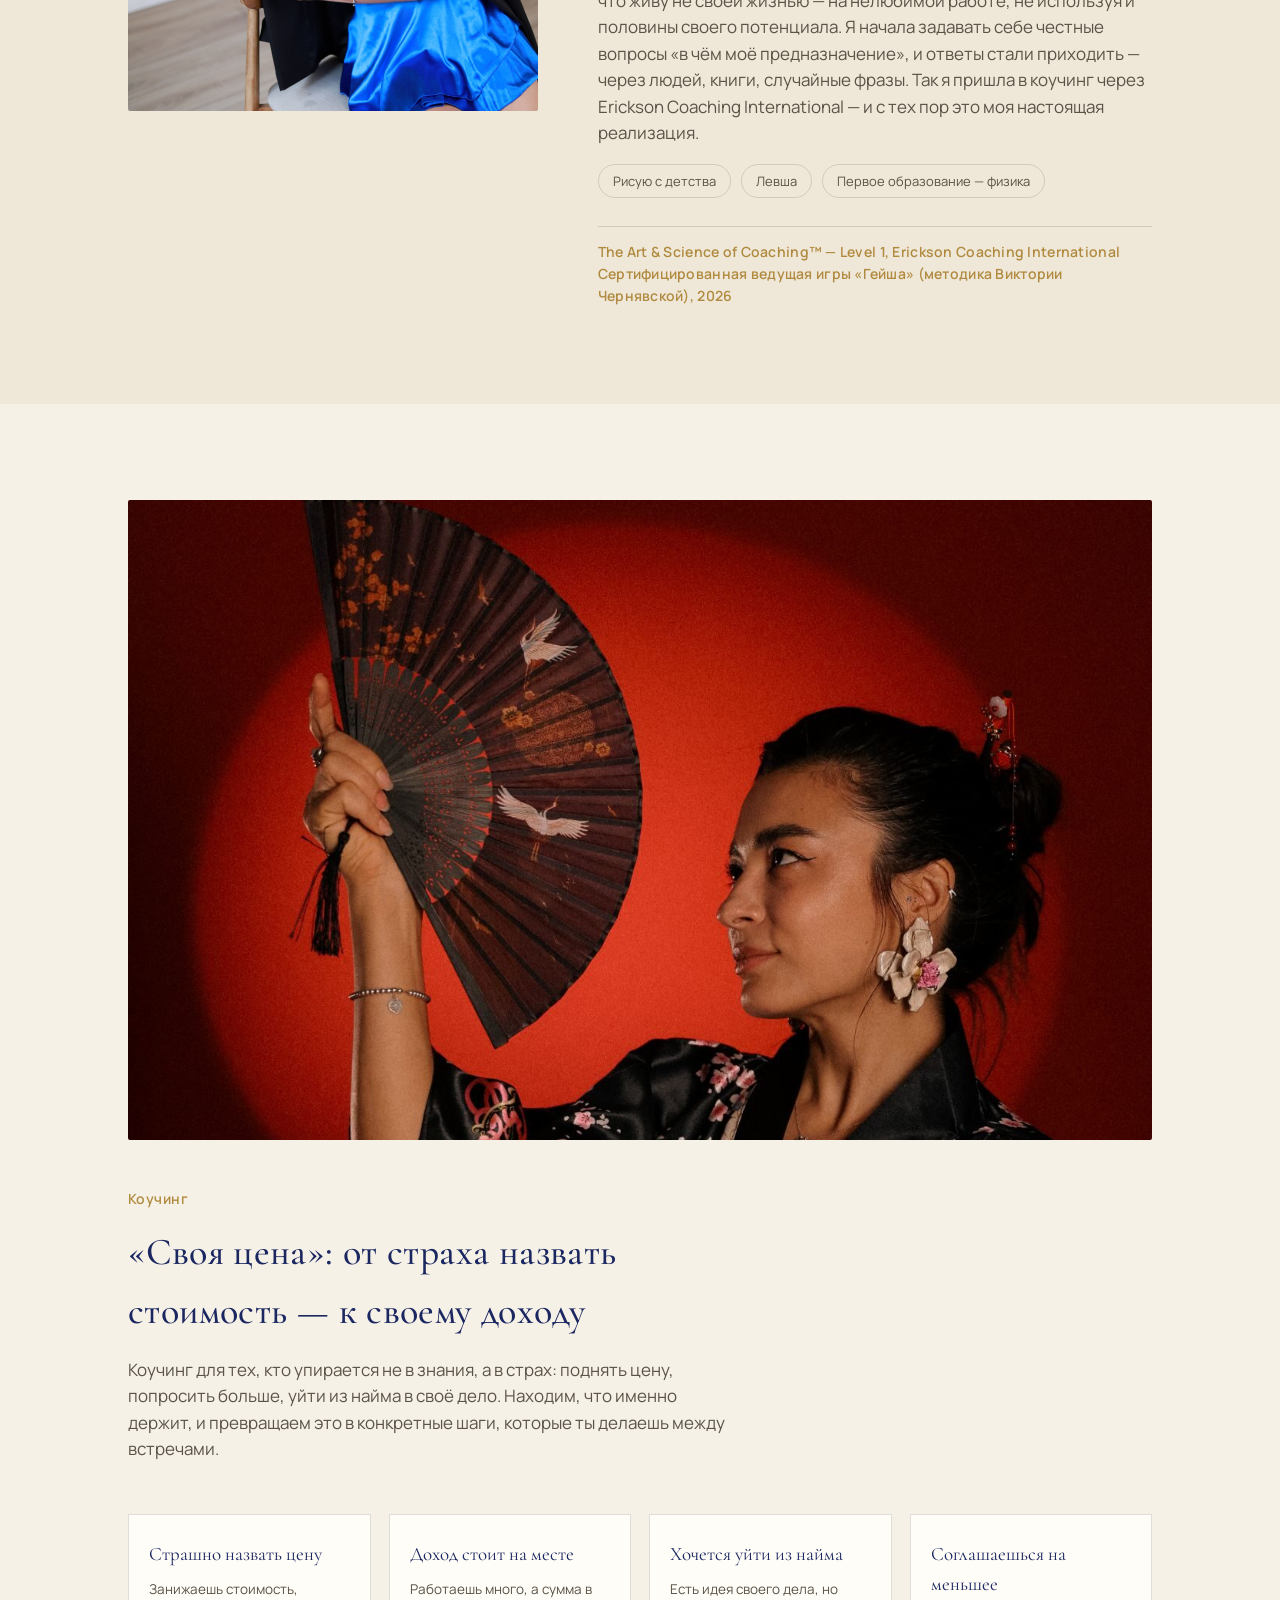
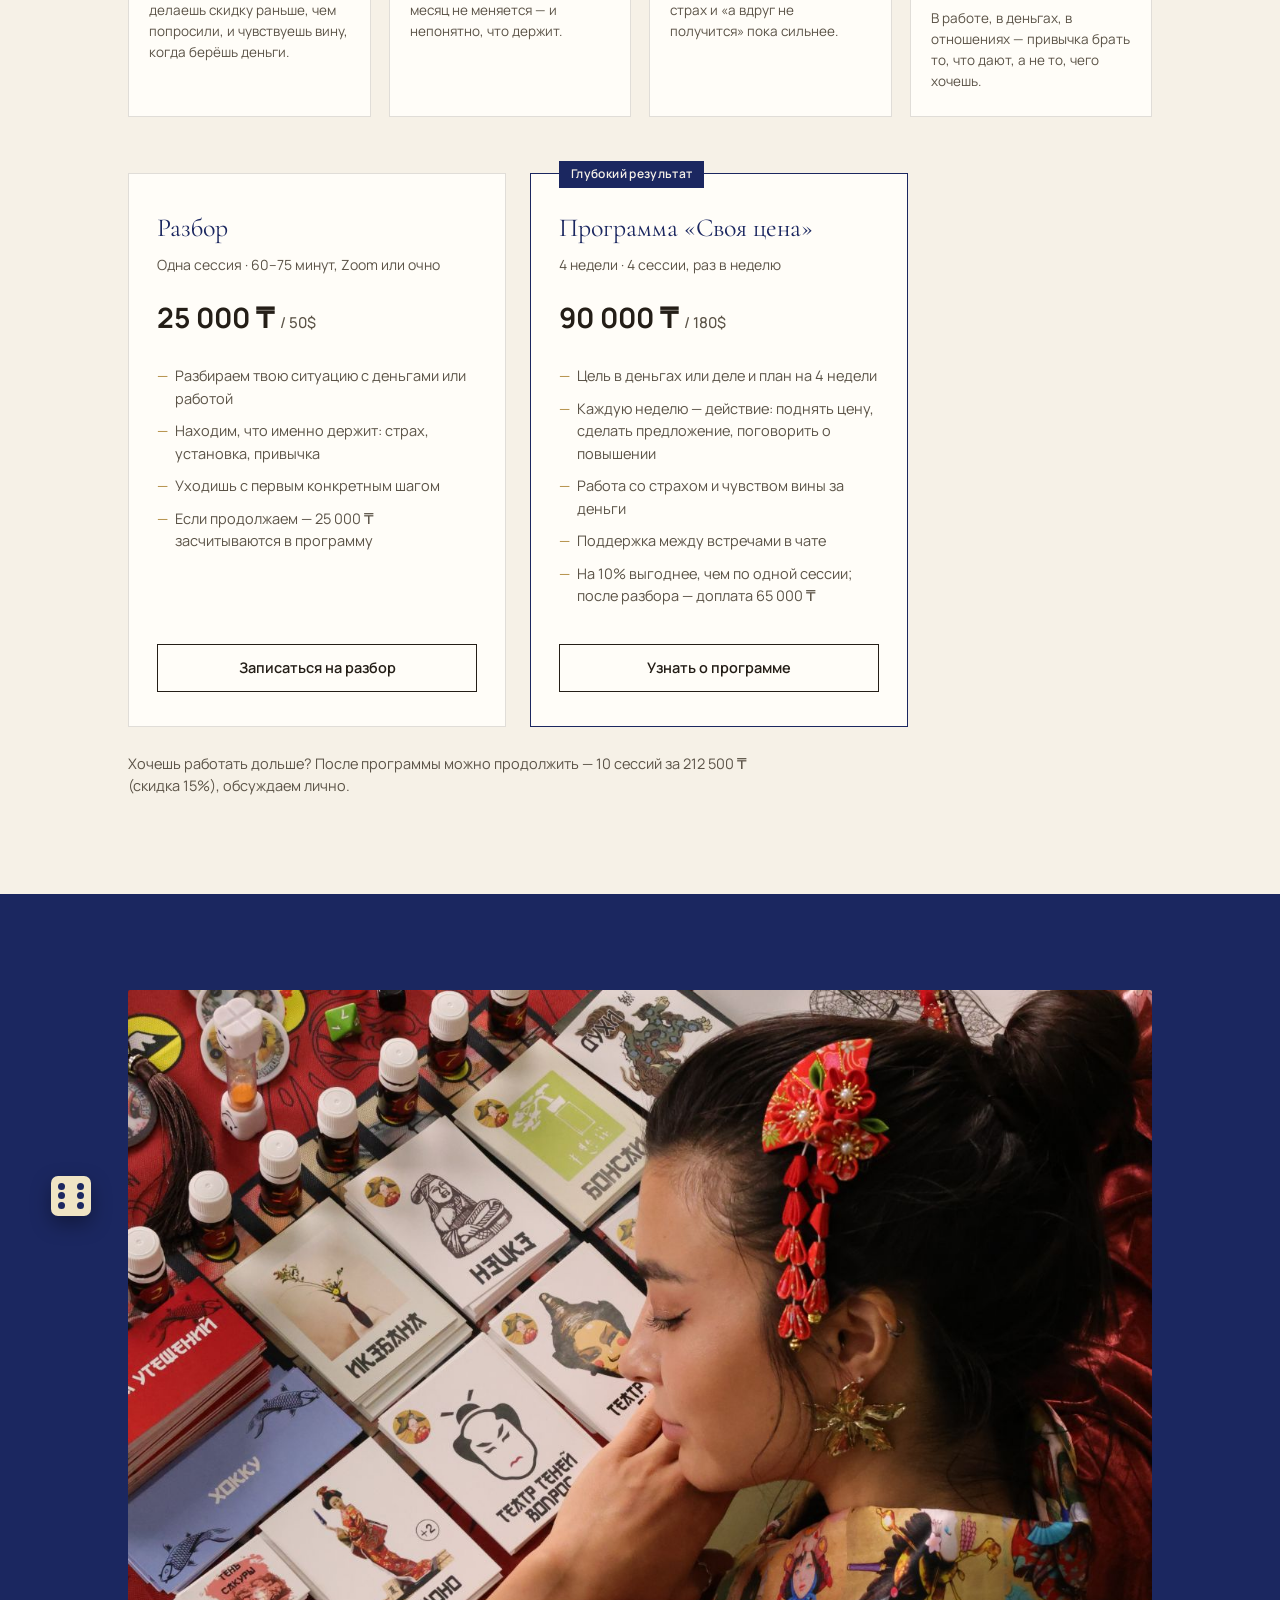
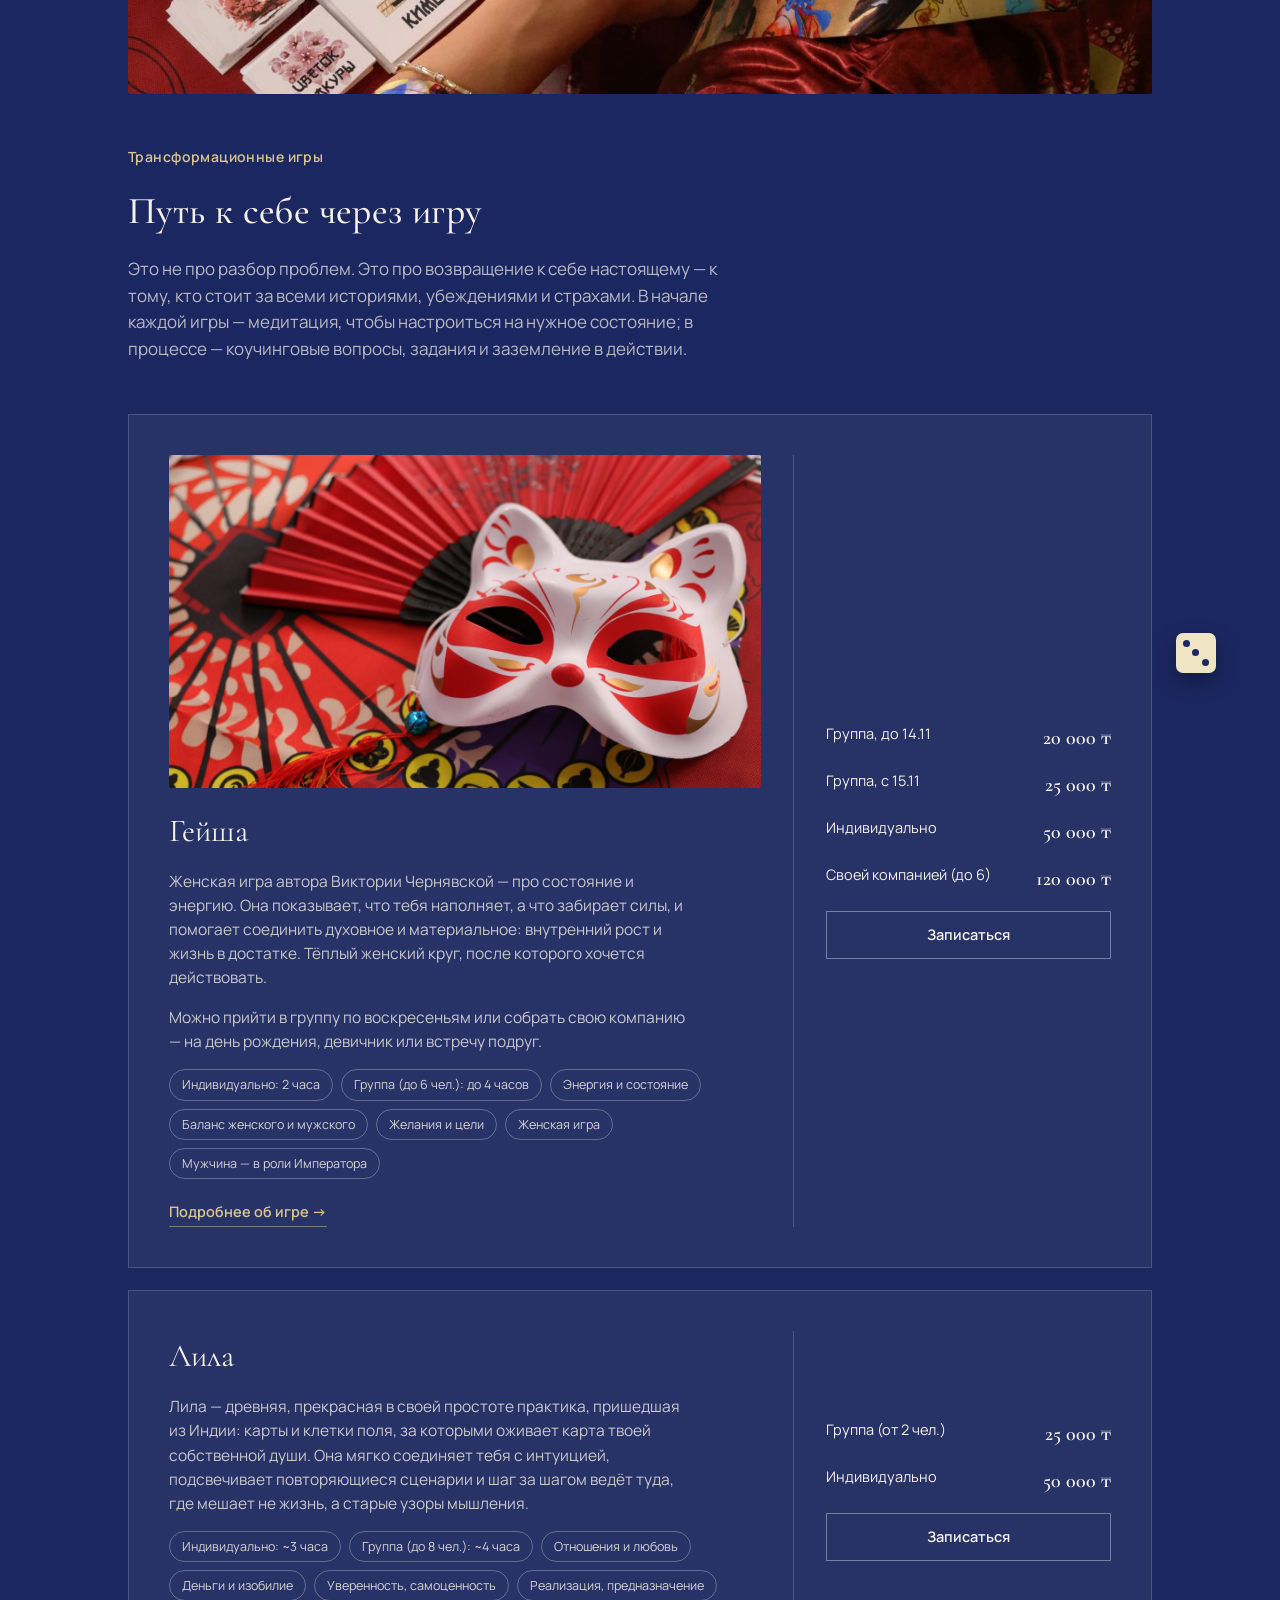
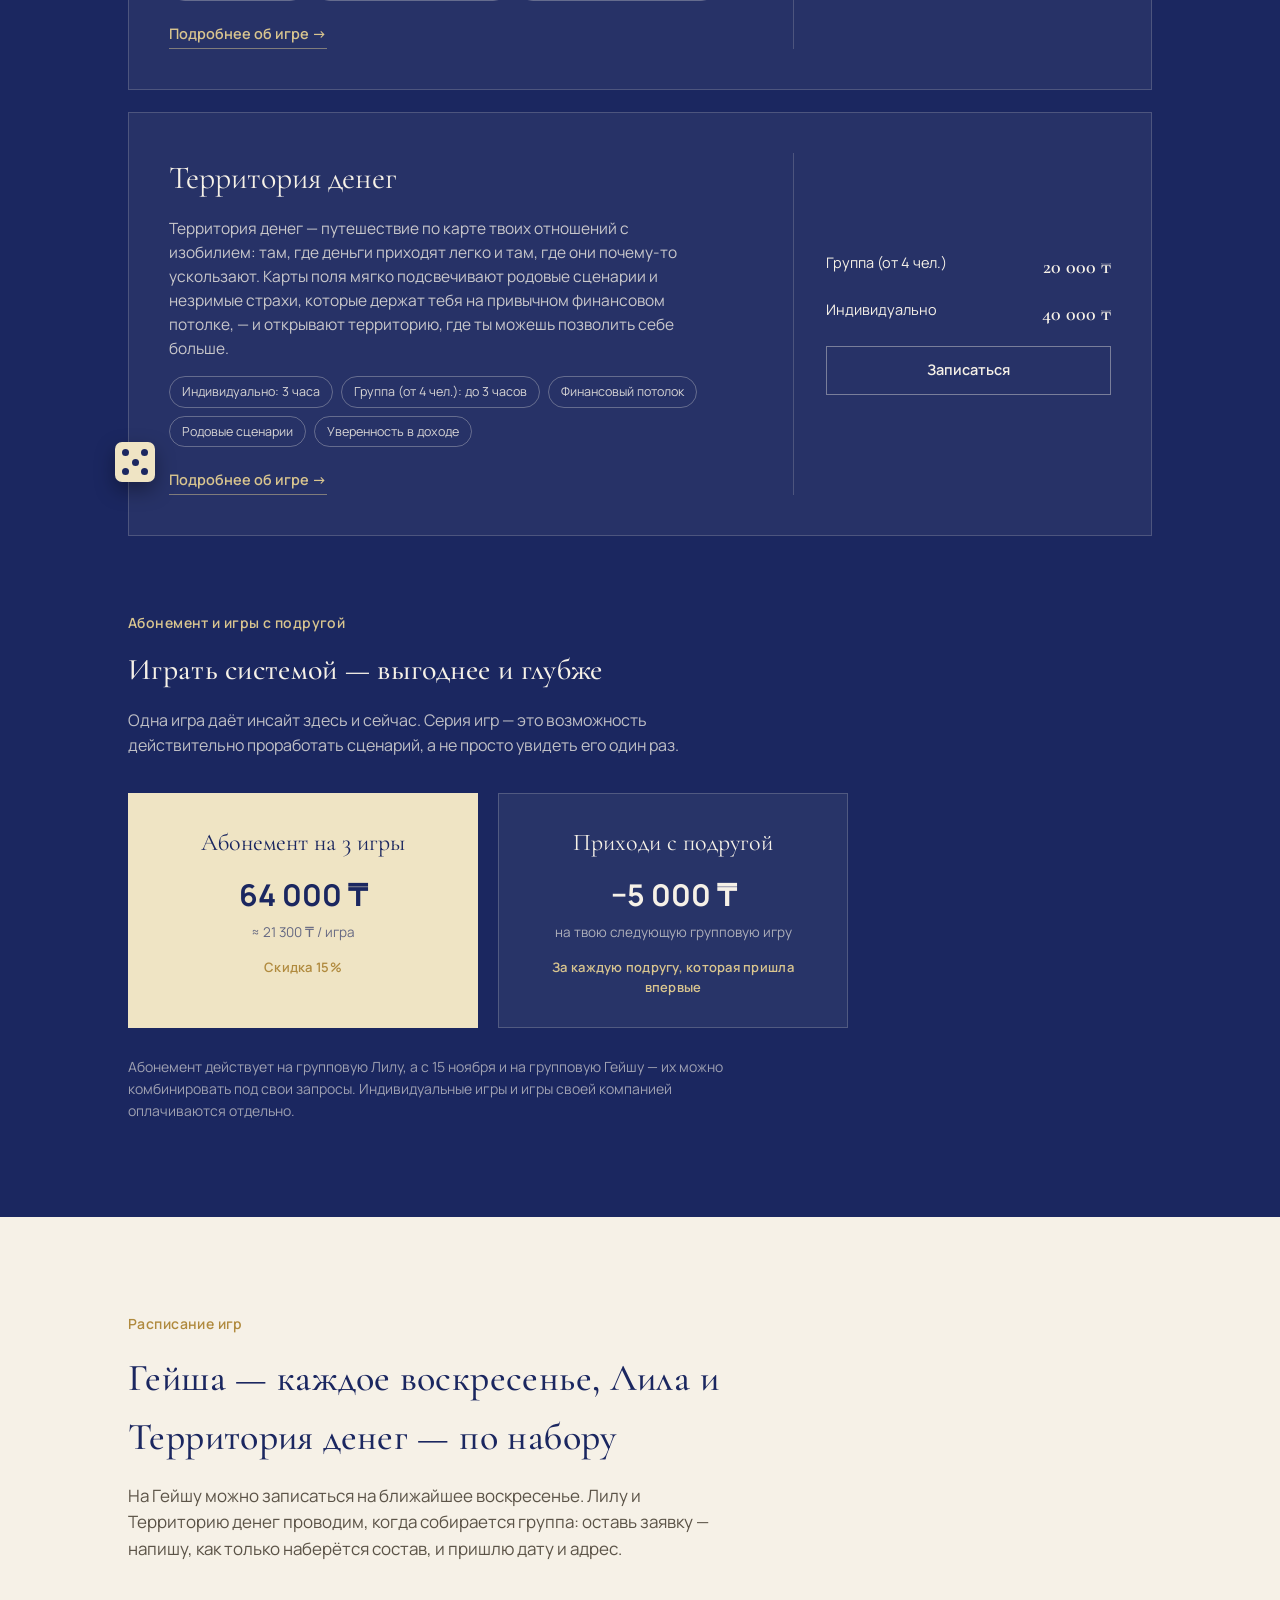
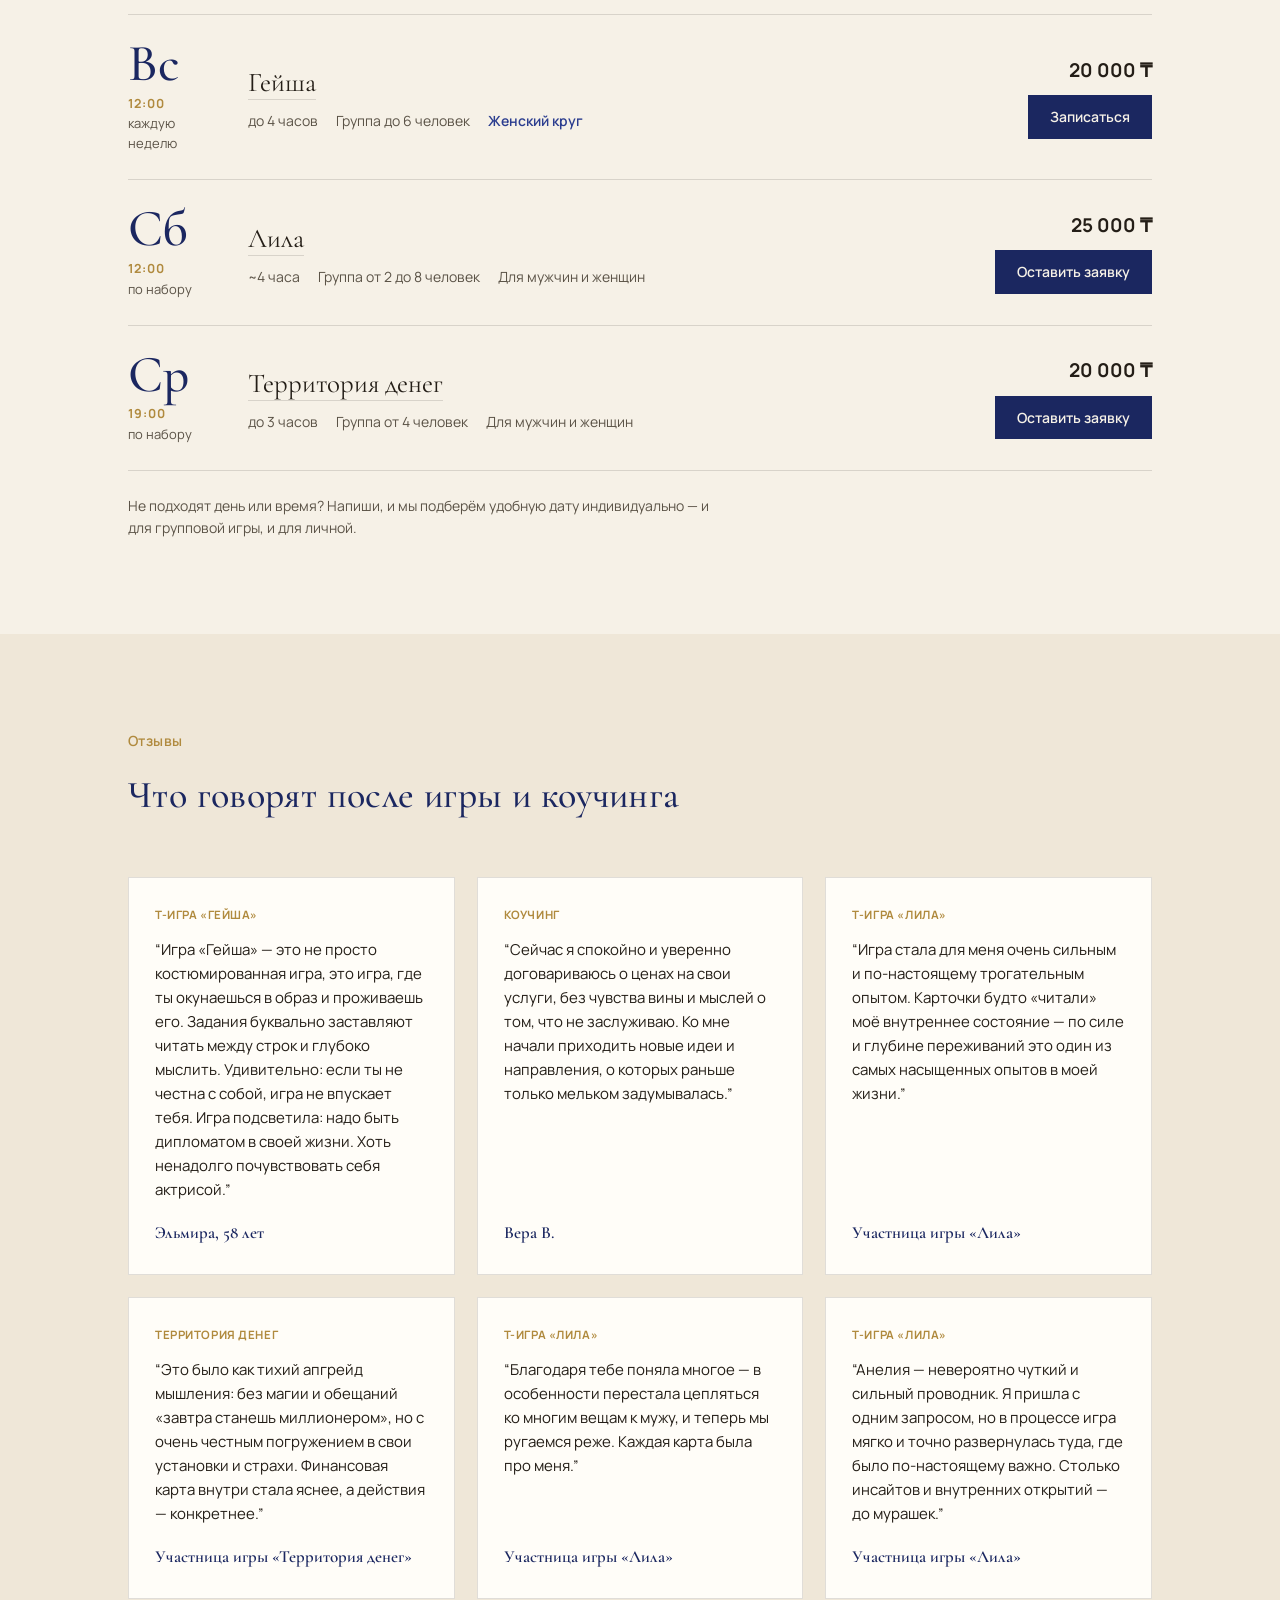
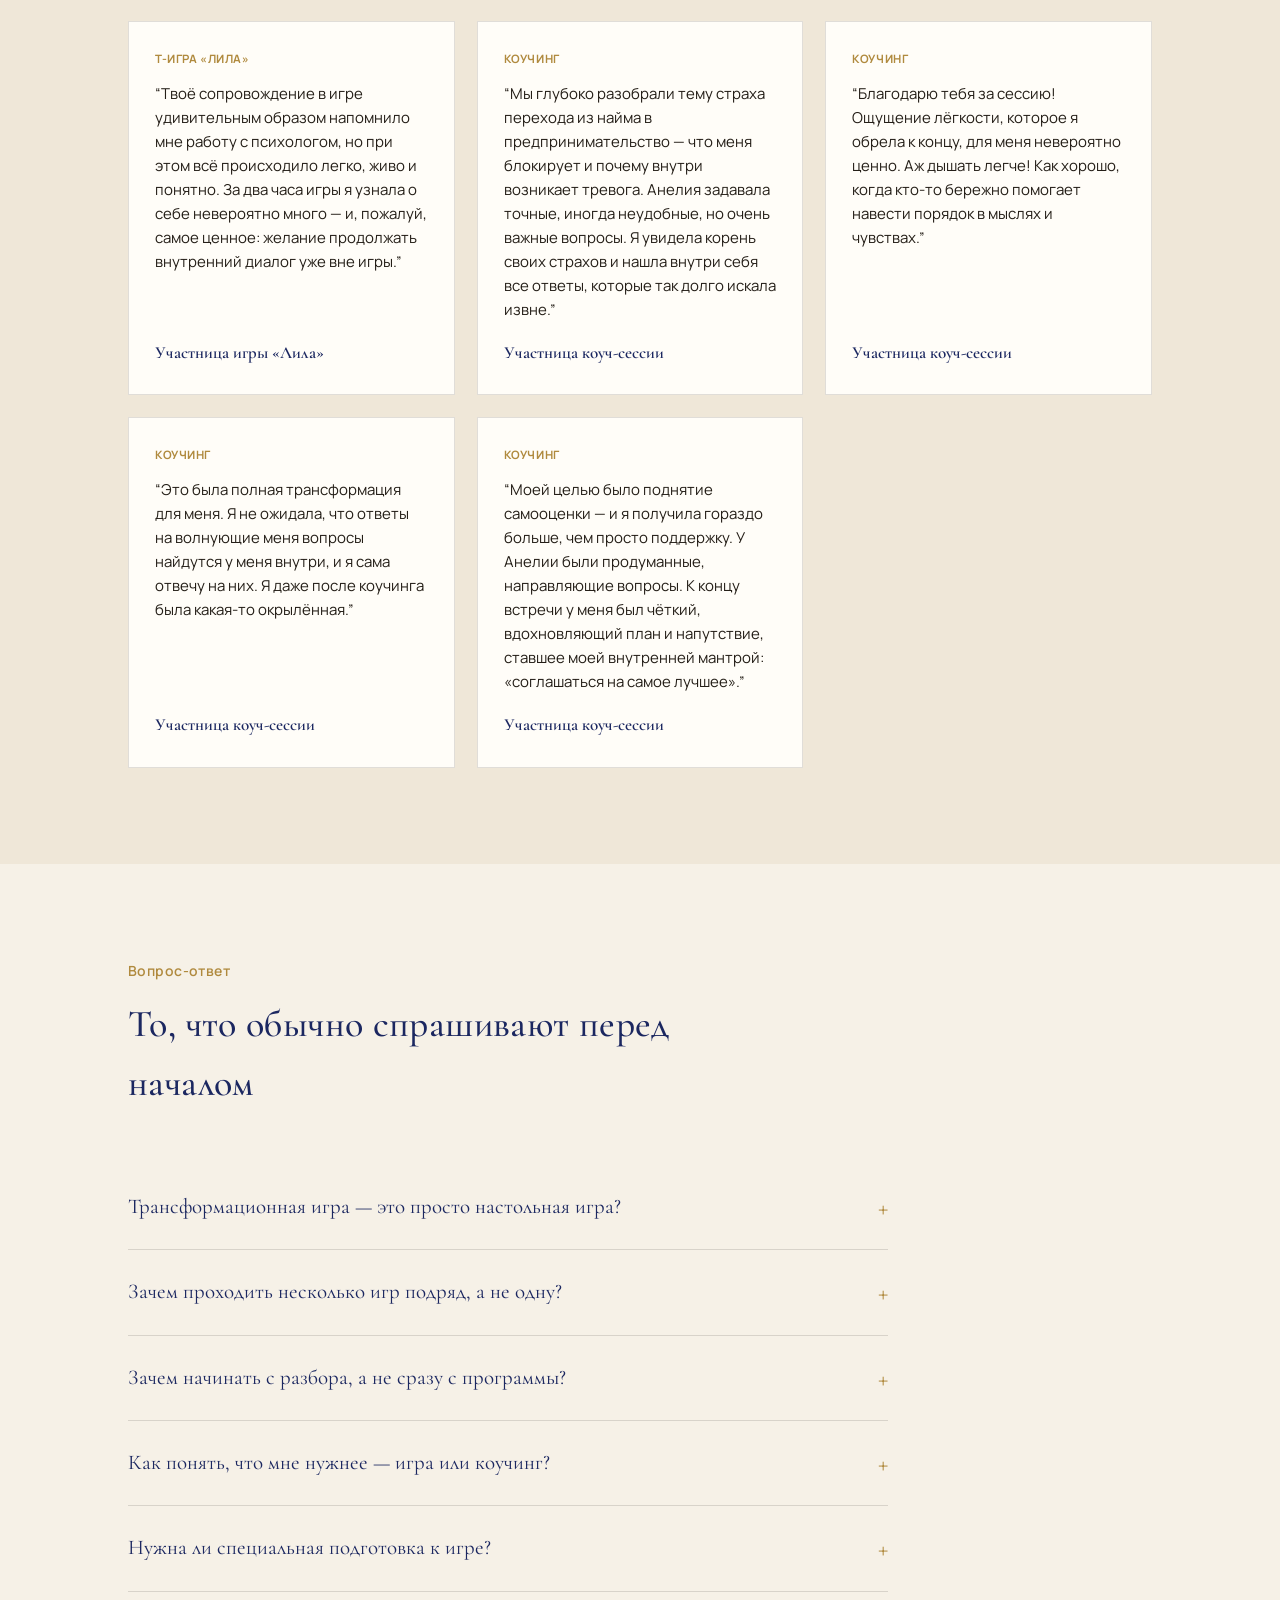
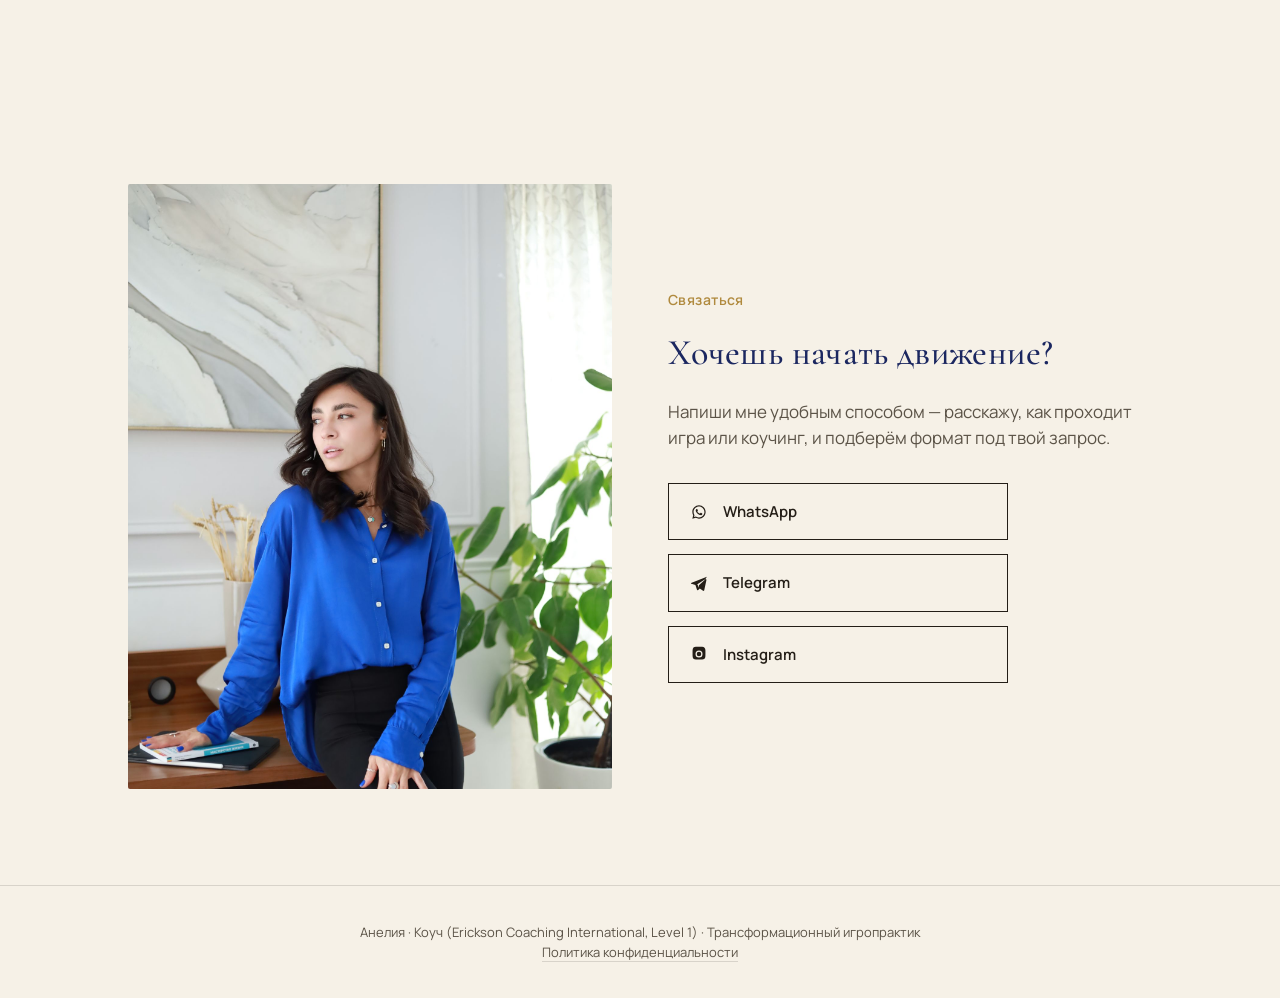
==== commit 5d0a909e: "Гейша: 20 000 ₸ при записи до 14 ноября, с 15 ноября 25 000 ₸; абонемент на Гейшу с 15 ноября Co-Aut" ====
--- a/index.html
+++ b/index.html
@@ -665,7 +665,8 @@
           <a href="geisha.html" class="game-more">Подробнее об игре →</a>
         </div>
         <div class="game-pricing">
-          <div class="price-row">Группа (до 6 чел.) <b>25 000 ₸</b></div>
+          <div class="price-row">Группа, до 14.11 <b>20 000 ₸</b></div>
+          <div class="price-row">Группа, с 15.11 <b>25 000 ₸</b></div>
           <div class="price-row">Индивидуально <b>50 000 ₸</b></div>
           <div class="price-row">Своей компанией (до 6) <b>120 000 ₸</b></div>
           <a href="https://wa.me/77757805715?text=%D0%97%D0%B4%D1%80%D0%B0%D0%B2%D1%81%D1%82%D0%B2%D1%83%D0%B9%D1%82%D0%B5%21%20%D0%A5%D0%BE%D1%87%D1%83%20%D0%BD%D0%B0%20%D0%93%D0%B5%D0%B9%D1%88%D1%83%20%E2%80%94%20%D0%BF%D0%BE%D0%B4%D1%81%D0%BA%D0%B0%D0%B6%D0%B8%D1%82%D0%B5%20%D0%B1%D0%BB%D0%B8%D0%B6%D0%B0%D0%B9%D1%88%D1%83%D1%8E%20%D0%B4%D0%B0%D1%82%D1%83" target="_blank" rel="noopener" class="package-cta" style="border-color:rgba(246,241,231,0.4);color:var(--cream);">Записаться</a>
@@ -733,7 +734,7 @@
           <div class="sub-save">За каждую подругу, которая пришла впервые</div>
         </div>
       </div>
-      <p class="sub-note">Абонемент действует на групповые игры Гейша и Лила — можно комбинировать под свои запросы. Индивидуальные игры и игры своей компанией оплачиваются отдельно.</p>
+      <p class="sub-note">Абонемент действует на групповую Лилу, а с 15 ноября и на групповую Гейшу — их можно комбинировать под свои запросы. Индивидуальные игры и игры своей компанией оплачиваются отдельно.</p>
     </div>
   </div>
 </section>
@@ -752,7 +753,7 @@
           <div class="afisha-game"><a href="geisha.html">Гейша</a></div>
           <div class="afisha-meta"><span>до 4 часов</span><span>Группа до 6 человек</span><span class="afisha-seats">Женский круг</span></div>
         </div>
-        <div class="afisha-side"><div class="afisha-price">25 000 ₸</div><a class="afisha-btn" href="https://wa.me/77757805715?text=%D0%97%D0%B4%D1%80%D0%B0%D0%B2%D1%81%D1%82%D0%B2%D1%83%D0%B9%D1%82%D0%B5%21%20%D0%A5%D0%BE%D1%87%D1%83%20%D0%BD%D0%B0%20%D0%93%D0%B5%D0%B9%D1%88%D1%83%20%D0%B2%20%D0%B1%D0%BB%D0%B8%D0%B6%D0%B0%D0%B9%D1%88%D0%B5%D0%B5%20%D0%B2%D0%BE%D1%81%D0%BA%D1%80%D0%B5%D1%81%D0%B5%D0%BD%D1%8C%D0%B5" target="_blank" rel="noopener">Записаться</a></div>
+        <div class="afisha-side"><div class="afisha-price">20 000 ₸</div><a class="afisha-btn" href="https://wa.me/77757805715?text=%D0%97%D0%B4%D1%80%D0%B0%D0%B2%D1%81%D1%82%D0%B2%D1%83%D0%B9%D1%82%D0%B5%21%20%D0%A5%D0%BE%D1%87%D1%83%20%D0%BD%D0%B0%20%D0%93%D0%B5%D0%B9%D1%88%D1%83%20%D0%B2%20%D0%B1%D0%BB%D0%B8%D0%B6%D0%B0%D0%B9%D1%88%D0%B5%D0%B5%20%D0%B2%D0%BE%D1%81%D0%BA%D1%80%D0%B5%D1%81%D0%B5%D0%BD%D1%8C%D0%B5" target="_blank" rel="noopener">Записаться</a></div>
       </div>
       <div class="afisha-row">
         <div class="afisha-date"><span class="afisha-day">Сб</span><span class="afisha-month">12:00</span><span class="afisha-wd">по набору</span></div>
